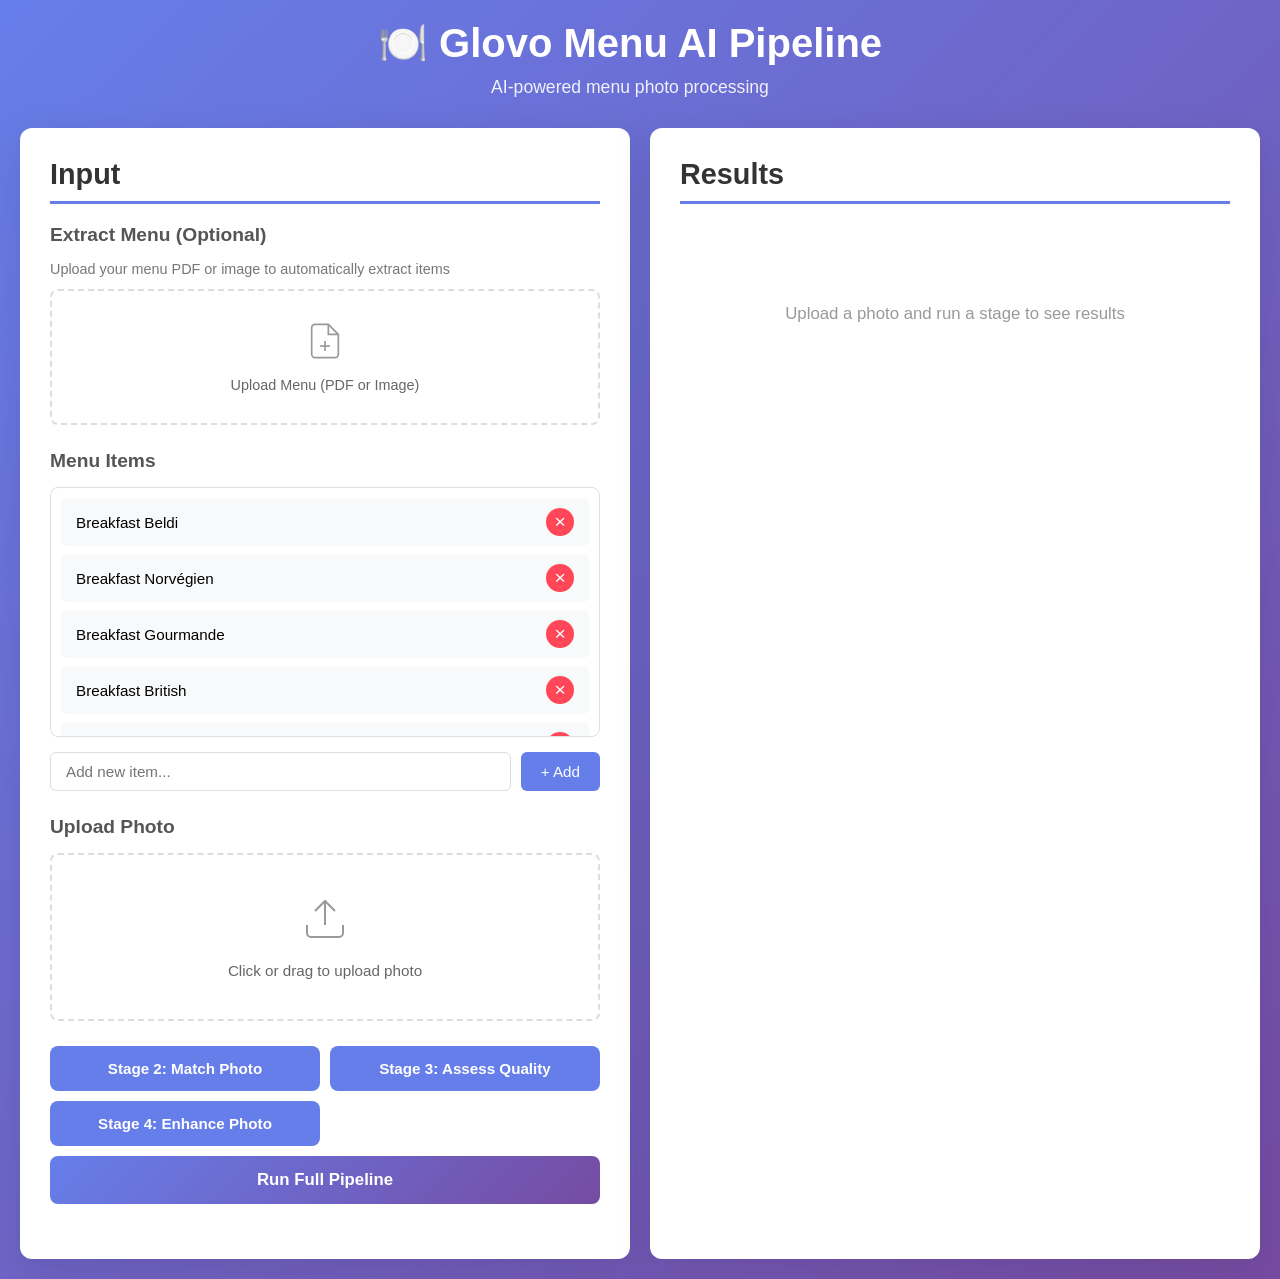
==== frontend/index.html @ 5f108bdd "Add Clerk authentication to protect all API endpoints Integrated Clerk for user authentication and s" ====
<!DOCTYPE html>
<html lang="en">
<head>
    <meta charset="UTF-8">
    <meta name="viewport" content="width=device-width, initial-scale=1.0">
    <title>Glovo Menu AI Pipeline</title>
    <link rel="stylesheet" href="style.css">

    <!-- Clerk JS SDK -->
    <script
        async
        crossorigin="anonymous"
        data-clerk-publishable-key="pk_test_dmFsdWVkLWVzY2FyZ290LTY0LmNsZXJrLmFjY291bnRzLmRldiQ"
        src="https://valued-escargot-64.clerk.accounts.dev/npm/@clerk/clerk-js@latest/dist/clerk.browser.js"
        type="text/javascript"
    ></script>
</head>
<body>
    <div class="container">
        <header>
            <div class="header-content">
                <div class="header-title">
                    <h1>🍽️ Glovo Menu AI Pipeline</h1>
                    <p>AI-powered menu photo processing</p>
                </div>
                <div id="user-button-container" class="user-button-container"></div>
            </div>
        </header>

        <div class="main-content">
            <!-- Left Panel: Input -->
            <div class="panel input-panel">
                <h2>Input</h2>

                <!-- Menu Upload (Stage 1) -->
                <div class="section">
                    <h3>Extract Menu (Optional)</h3>
                    <p class="section-description">Upload your menu PDF or image to automatically extract items</p>
                    <div class="menu-upload-area">
                        <input type="file" id="menuFileInput" accept="image/*,.pdf" onchange="handleMenuFileSelect(event)" />
                        <div class="menu-upload-placeholder" id="menuUploadPlaceholder">
                            <svg width="40" height="40" viewBox="0 0 24 24" fill="none" stroke="currentColor">
                                <path d="M14 2H6a2 2 0 0 0-2 2v16a2 2 0 0 0 2 2h12a2 2 0 0 0 2-2V8z"></path>
                                <polyline points="14 2 14 8 20 8"></polyline>
                                <line x1="12" y1="18" x2="12" y2="12"></line>
                                <line x1="9" y1="15" x2="15" y2="15"></line>
                            </svg>
                            <p>Upload Menu (PDF or Image)</p>
                        </div>
                        <div id="menuFileInfo" class="menu-file-info" style="display: none;">
                            <span id="menuFileName"></span>
                            <button onclick="clearMenuFile()" class="btn-remove">×</button>
                        </div>
                    </div>
                    <button onclick="extractMenu()" class="btn-extract" id="extractMenuBtn" style="display: none;">
                        Extract Menu Items
                    </button>
                </div>

                <!-- Menu Items Editor -->
                <div class="section">
                    <h3>Menu Items</h3>
                    <div class="menu-items-editor">
                        <div id="menuItemsList" class="menu-items-list">
                            <!-- Default items -->
                            <div class="menu-item">
                                <span>Breakfast Beldi</span>
                                <button onclick="removeMenuItem(this)" class="btn-remove">×</button>
                            </div>
                            <div class="menu-item">
                                <span>Breakfast Norvégien</span>
                                <button onclick="removeMenuItem(this)" class="btn-remove">×</button>
                            </div>
                            <div class="menu-item">
                                <span>Breakfast Gourmande</span>
                                <button onclick="removeMenuItem(this)" class="btn-remove">×</button>
                            </div>
                            <div class="menu-item">
                                <span>Breakfast British</span>
                                <button onclick="removeMenuItem(this)" class="btn-remove">×</button>
                            </div>
                            <div class="menu-item">
                                <span>Breakfast Espagnol</span>
                                <button onclick="removeMenuItem(this)" class="btn-remove">×</button>
                            </div>
                            <div class="menu-item">
                                <span>Breakfast Protéiné</span>
                                <button onclick="removeMenuItem(this)" class="btn-remove">×</button>
                            </div>
                        </div>
                        <div class="add-item-form">
                            <input type="text" id="newItemInput" placeholder="Add new item..." />
                            <button onclick="addMenuItem()" class="btn-add">+ Add</button>
                        </div>
                    </div>
                </div>

                <!-- Photo Upload -->
                <div class="section">
                    <h3>Upload Photo</h3>
                    <div class="upload-area" id="uploadArea">
                        <input type="file" id="photoInput" accept="image/*" onchange="handlePhotoSelect(event)" />
                        <div class="upload-placeholder">
                            <svg width="48" height="48" viewBox="0 0 24 24" fill="none" stroke="currentColor">
                                <path d="M21 15v4a2 2 0 0 1-2 2H5a2 2 0 0 1-2-2v-4"></path>
                                <polyline points="17 8 12 3 7 8"></polyline>
                                <line x1="12" y1="3" x2="12" y2="15"></line>
                            </svg>
                            <p>Click or drag to upload photo</p>
                        </div>
                        <div id="photoPreview" class="photo-preview" style="display: none;">
                            <img id="previewImg" src="" alt="Preview" />
                        </div>
                    </div>
                </div>

                <!-- Action Buttons -->
                <div class="section action-buttons">
                    <button onclick="runStage2()" class="btn-primary" id="stage2Btn">
                        Stage 2: Match Photo
                    </button>
                    <button onclick="runStage3()" class="btn-primary" id="stage3Btn">
                        Stage 3: Assess Quality
                    </button>
                    <button onclick="runStage4()" class="btn-primary" id="stage4Btn">
                        Stage 4: Enhance Photo
                    </button>
                    <button onclick="runFullPipeline()" class="btn-full" id="fullPipelineBtn">
                        Run Full Pipeline
                    </button>
                </div>
            </div>

            <!-- Right Panel: Results -->
            <div class="panel results-panel">
                <h2>Results</h2>

                <div id="loadingIndicator" class="loading" style="display: none;">
                    <div class="spinner"></div>
                    <p>Processing...</p>
                </div>

                <div id="resultsContent" class="results-content">
                    <p class="empty-state">Upload a photo and run a stage to see results</p>
                </div>
            </div>
        </div>
    </div>

    <script src="app.js"></script>
</body>
</html>
---- frontend/style.css ----
* {
    margin: 0;
    padding: 0;
    box-sizing: border-box;
}

body {
    font-family: -apple-system, BlinkMacSystemFont, 'Segoe UI', Roboto, 'Helvetica Neue', Arial, sans-serif;
    background: linear-gradient(135deg, #667eea 0%, #764ba2 100%);
    min-height: 100vh;
    padding: 20px;
}

.container {
    max-width: 1400px;
    margin: 0 auto;
}

header {
    color: white;
    margin-bottom: 30px;
}

.header-content {
    display: flex;
    justify-content: space-between;
    align-items: center;
    flex-wrap: wrap;
    gap: 20px;
}

.header-title {
    flex: 1;
    text-align: center;
}

header h1 {
    font-size: 2.5rem;
    margin-bottom: 10px;
}

header p {
    font-size: 1.1rem;
    opacity: 0.9;
}

.user-button-container {
    display: flex;
    align-items: center;
    gap: 10px;
}

/* Clerk user button styling */
.cl-userButtonBox {
    display: flex;
    align-items: center;
}

.cl-userButton {
    border-radius: 50%;
}

.main-content {
    display: grid;
    grid-template-columns: 1fr 1fr;
    gap: 20px;
}

.panel {
    background: white;
    border-radius: 12px;
    padding: 30px;
    box-shadow: 0 10px 40px rgba(0, 0, 0, 0.1);
}

.panel h2 {
    font-size: 1.8rem;
    margin-bottom: 20px;
    color: #333;
    border-bottom: 3px solid #667eea;
    padding-bottom: 10px;
}

.section {
    margin-bottom: 25px;
}

.section h3 {
    font-size: 1.2rem;
    margin-bottom: 15px;
    color: #555;
}

.section-description {
    font-size: 0.9rem;
    color: #777;
    margin-bottom: 12px;
}

/* Menu Upload Section */
.menu-upload-area {
    position: relative;
    border: 2px dashed #ddd;
    border-radius: 8px;
    padding: 30px;
    text-align: center;
    cursor: pointer;
    transition: border-color 0.3s, background 0.3s;
    margin-bottom: 12px;
}

.menu-upload-area:hover {
    border-color: #667eea;
    background: #f8f9fa;
}

.menu-upload-area input[type="file"] {
    position: absolute;
    top: 0;
    left: 0;
    width: 100%;
    height: 100%;
    opacity: 0;
    cursor: pointer;
}

.menu-upload-placeholder svg {
    color: #999;
    margin-bottom: 12px;
}

.menu-upload-placeholder p {
    color: #666;
    font-size: 0.9rem;
}

.menu-file-info {
    display: flex;
    justify-content: space-between;
    align-items: center;
    padding: 12px;
    background: #e8f5e9;
    border-radius: 6px;
}

.menu-file-info span {
    color: #2e7d32;
    font-weight: 500;
    font-size: 0.9rem;
}

.btn-extract {
    width: 100%;
    padding: 12px;
    background: #2ecc71;
    color: white;
    border: none;
    border-radius: 8px;
    font-size: 0.95rem;
    font-weight: 600;
    cursor: pointer;
    transition: all 0.3s;
}

.btn-extract:hover {
    background: #27ae60;
    transform: translateY(-2px);
    box-shadow: 0 6px 20px rgba(46, 204, 113, 0.4);
}

.extracted-items {
    display: grid;
    grid-template-columns: 1fr 1fr;
    gap: 8px;
    margin-top: 10px;
    max-height: 200px;
    overflow-y: auto;
    padding: 10px;
    background: #f8f9fa;
    border-radius: 6px;
}

.extracted-item {
    padding: 8px 12px;
    background: white;
    border-radius: 4px;
    font-size: 0.85rem;
    border-left: 3px solid #667eea;
}

/* Menu Items Editor */
.menu-items-list {
    max-height: 250px;
    overflow-y: auto;
    margin-bottom: 15px;
    border: 1px solid #e0e0e0;
    border-radius: 8px;
    padding: 10px;
}

.menu-item {
    display: flex;
    justify-content: space-between;
    align-items: center;
    padding: 10px 15px;
    margin-bottom: 8px;
    background: #f8f9fa;
    border-radius: 6px;
    transition: background 0.2s;
}

.menu-item:hover {
    background: #e9ecef;
}

.menu-item span {
    flex: 1;
    font-size: 0.95rem;
}

.btn-remove {
    background: #ff4757;
    color: white;
    border: none;
    width: 28px;
    height: 28px;
    border-radius: 50%;
    cursor: pointer;
    font-size: 1.2rem;
    line-height: 1;
    transition: background 0.2s;
}

.btn-remove:hover {
    background: #ff3838;
}

.add-item-form {
    display: flex;
    gap: 10px;
}

.add-item-form input {
    flex: 1;
    padding: 10px 15px;
    border: 1px solid #ddd;
    border-radius: 6px;
    font-size: 0.95rem;
}

.btn-add {
    padding: 10px 20px;
    background: #667eea;
    color: white;
    border: none;
    border-radius: 6px;
    cursor: pointer;
    font-size: 0.95rem;
    font-weight: 500;
    transition: background 0.2s;
}

.btn-add:hover {
    background: #5568d3;
}

/* Upload Area */
.upload-area {
    position: relative;
    border: 2px dashed #ddd;
    border-radius: 8px;
    padding: 40px;
    text-align: center;
    cursor: pointer;
    transition: border-color 0.3s, background 0.3s;
}

.upload-area:hover {
    border-color: #667eea;
    background: #f8f9fa;
}

.upload-area input[type="file"] {
    position: absolute;
    top: 0;
    left: 0;
    width: 100%;
    height: 100%;
    opacity: 0;
    cursor: pointer;
}

.upload-placeholder svg {
    color: #999;
    margin-bottom: 15px;
}

.upload-placeholder p {
    color: #666;
    font-size: 0.95rem;
}

.photo-preview {
    max-width: 100%;
}

.photo-preview img {
    max-width: 100%;
    max-height: 300px;
    border-radius: 8px;
    box-shadow: 0 4px 12px rgba(0, 0, 0, 0.1);
}

/* Action Buttons */
.action-buttons {
    display: grid;
    grid-template-columns: 1fr 1fr;
    gap: 10px;
}

.btn-primary,
.btn-full {
    padding: 14px 24px;
    border: none;
    border-radius: 8px;
    font-size: 0.95rem;
    font-weight: 600;
    cursor: pointer;
    transition: all 0.3s;
}

.btn-primary {
    background: #667eea;
    color: white;
}

.btn-primary:hover {
    background: #5568d3;
    transform: translateY(-2px);
    box-shadow: 0 6px 20px rgba(102, 126, 234, 0.4);
}

.btn-primary:disabled {
    background: #ccc;
    cursor: not-allowed;
    transform: none;
}

.btn-full {
    grid-column: 1 / -1;
    background: linear-gradient(135deg, #667eea 0%, #764ba2 100%);
    color: white;
    font-size: 1.05rem;
}

.btn-full:hover {
    transform: translateY(-2px);
    box-shadow: 0 8px 24px rgba(102, 126, 234, 0.5);
}

/* Loading */
.loading {
    text-align: center;
    padding: 60px 20px;
}

.spinner {
    width: 50px;
    height: 50px;
    margin: 0 auto 20px;
    border: 4px solid #f3f3f3;
    border-top: 4px solid #667eea;
    border-radius: 50%;
    animation: spin 1s linear infinite;
}

@keyframes spin {
    0% { transform: rotate(0deg); }
    100% { transform: rotate(360deg); }
}

.loading p {
    color: #666;
    font-size: 1rem;
}

/* Results */
.results-content {
    min-height: 400px;
}

.empty-state {
    text-align: center;
    color: #999;
    padding: 80px 20px;
    font-size: 1.05rem;
}

.result-card {
    background: #f8f9fa;
    border-radius: 8px;
    padding: 20px;
    margin-bottom: 20px;
    border-left: 4px solid #667eea;
}

.result-card h4 {
    font-size: 1.2rem;
    margin-bottom: 15px;
    color: #333;
}

.error-card {
    border-left: 4px solid #ff9800;
    background: #fff3e0;
}

.error-card h4 {
    color: #e65100;
}

.error-card .result-value {
    color: #d84315;
    font-size: 0.95rem;
    line-height: 1.6;
}

.result-item {
    margin-bottom: 12px;
    padding: 10px 0;
    border-bottom: 1px solid #e0e0e0;
}

.result-item:last-child {
    border-bottom: none;
}

.result-label {
    font-weight: 600;
    color: #555;
    display: inline-block;
    min-width: 150px;
}

.result-value {
    color: #333;
}

.confidence-high {
    color: #2ecc71;
    font-weight: 700;
}

.confidence-medium {
    color: #f39c12;
    font-weight: 700;
}

.confidence-low {
    color: #e74c3c;
    font-weight: 700;
}

.quality-ready {
    color: #2ecc71;
    font-weight: 700;
}

.quality-enhance {
    color: #f39c12;
    font-weight: 700;
}

.quality-reject {
    color: #e74c3c;
    font-weight: 700;
}

.score-bar {
    height: 8px;
    background: #e0e0e0;
    border-radius: 4px;
    margin-top: 5px;
    overflow: hidden;
}

.score-fill {
    height: 100%;
    background: linear-gradient(90deg, #667eea 0%, #764ba2 100%);
    transition: width 0.5s ease;
}

.enhanced-images {
    display: grid;
    grid-template-columns: 1fr 1fr;
    gap: 15px;
    margin-top: 15px;
}

.enhanced-images img {
    width: 100%;
    border-radius: 8px;
    box-shadow: 0 4px 12px rgba(0, 0, 0, 0.1);
}

.image-label {
    text-align: center;
    font-size: 0.85rem;
    color: #666;
    margin-top: 8px;
    margin-bottom: 10px;
}

/* Download Button */
.btn-download {
    display: block;
    margin: 10px auto 0;
    padding: 10px 20px;
    background: linear-gradient(135deg, #667eea 0%, #764ba2 100%);
    color: white;
    text-decoration: none;
    border-radius: 6px;
    font-size: 0.9rem;
    font-weight: 600;
    text-align: center;
    transition: all 0.3s;
    box-shadow: 0 4px 12px rgba(102, 126, 234, 0.3);
}

.btn-download:hover {
    transform: translateY(-2px);
    box-shadow: 0 6px 16px rgba(102, 126, 234, 0.5);
}

/* Quality Breakdown */
.quality-breakdown {
    background: #f8f9fa;
    padding: 15px;
    border-radius: 8px;
    margin: 15px 0;
}

.quality-breakdown h5 {
    font-size: 1rem;
    color: #555;
    margin-bottom: 12px;
    font-weight: 600;
}

.quality-breakdown .result-item {
    margin-bottom: 10px;
    padding: 8px 0;
}

/* Responsive */
@media (max-width: 1024px) {
    .main-content {
        grid-template-columns: 1fr;
    }

    .action-buttons {
        grid-template-columns: 1fr;
    }

    .btn-full {
        grid-column: 1;
    }
}
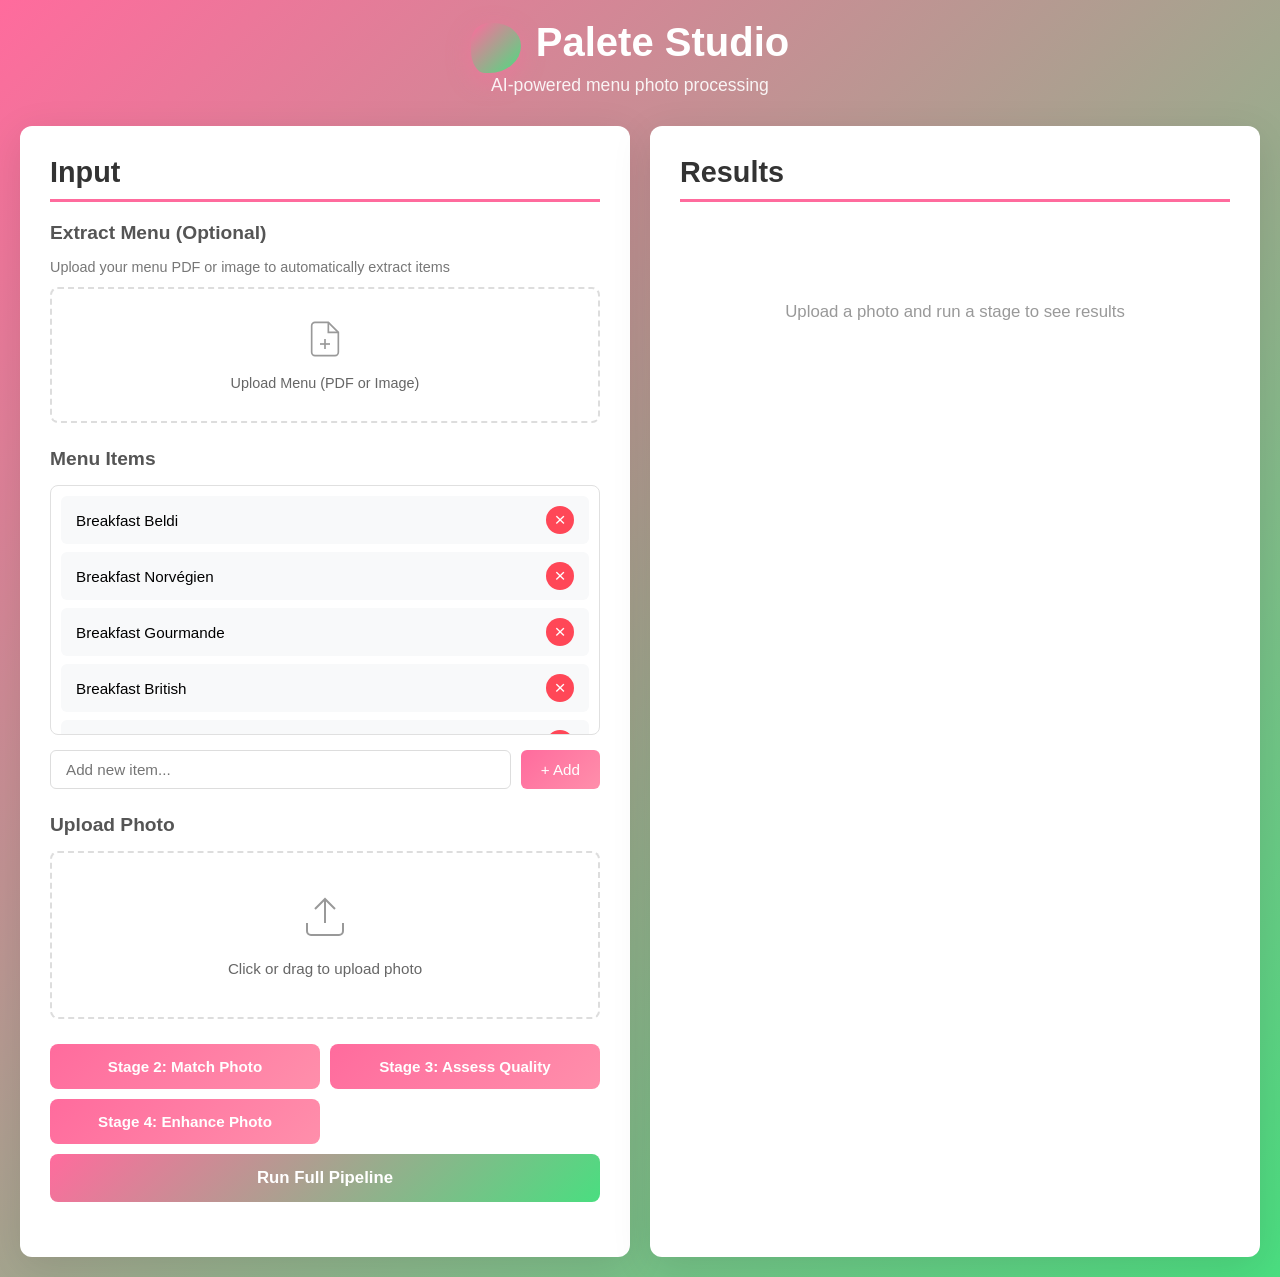
==== commit 7ef0ccea: "Rebrand application to Palete Studio with pink-to-green gradient Visual redesign changes: - Update a" ====
--- a/frontend/index.html
+++ b/frontend/index.html
@@ -3,7 +3,7 @@
 <head>
     <meta charset="UTF-8">
     <meta name="viewport" content="width=device-width, initial-scale=1.0">
-    <title>Glovo Menu AI Pipeline</title>
+    <title>Palete Studio</title>
     <link rel="stylesheet" href="style.css">
 
     <!-- Clerk JS SDK -->
@@ -20,7 +20,10 @@
         <header>
             <div class="header-content">
                 <div class="header-title">
-                    <h1>🍽️ Glovo Menu AI Pipeline</h1>
+                    <div class="logo-container">
+                        <div class="logo-circle"></div>
+                        <h1>Palete Studio</h1>
+                    </div>
                     <p>AI-powered menu photo processing</p>
                 </div>
                 <div id="user-button-container" class="user-button-container"></div>
--- a/frontend/style.css
+++ b/frontend/style.css
@@ -6,7 +6,7 @@
 
 body {
     font-family: -apple-system, BlinkMacSystemFont, 'Segoe UI', Roboto, 'Helvetica Neue', Arial, sans-serif;
-    background: linear-gradient(135deg, #667eea 0%, #764ba2 100%);
+    background: linear-gradient(135deg, #ff6b9d 0%, #4ade80 100%);
     min-height: 100vh;
     padding: 20px;
 }
@@ -32,6 +32,37 @@
 .header-title {
     flex: 1;
     text-align: center;
+}
+
+.logo-container {
+    display: flex;
+    align-items: center;
+    justify-content: center;
+    gap: 15px;
+}
+
+.logo-circle {
+    width: 50px;
+    height: 50px;
+    background: linear-gradient(135deg, #ff6b9d 0%, #4ade80 100%);
+    border-radius: 40% 60% 70% 30% / 40% 50% 60% 50%;
+    box-shadow: 0 8px 24px rgba(255, 107, 157, 0.4);
+    animation: morph 8s ease-in-out infinite;
+}
+
+@keyframes morph {
+    0%, 100% {
+        border-radius: 40% 60% 70% 30% / 40% 50% 60% 50%;
+    }
+    25% {
+        border-radius: 60% 40% 30% 70% / 60% 30% 70% 40%;
+    }
+    50% {
+        border-radius: 30% 60% 70% 40% / 50% 60% 30% 60%;
+    }
+    75% {
+        border-radius: 60% 40% 50% 50% / 30% 50% 70% 50%;
+    }
 }
 
 header h1 {
@@ -77,7 +108,7 @@
     font-size: 1.8rem;
     margin-bottom: 20px;
     color: #333;
-    border-bottom: 3px solid #667eea;
+    border-bottom: 3px solid #ff6b9d;
     padding-bottom: 10px;
 }
 
@@ -110,7 +141,7 @@
 }
 
 .menu-upload-area:hover {
-    border-color: #667eea;
+    border-color: #ff6b9d;
     background: #f8f9fa;
 }
 
@@ -185,7 +216,7 @@
     background: white;
     border-radius: 4px;
     font-size: 0.85rem;
-    border-left: 3px solid #667eea;
+    border-left: 3px solid #ff6b9d;
 }
 
 /* Menu Items Editor */
@@ -250,18 +281,19 @@
 
 .btn-add {
     padding: 10px 20px;
-    background: #667eea;
+    background: linear-gradient(135deg, #ff6b9d 0%, #ff8fab 100%);
     color: white;
     border: none;
     border-radius: 6px;
     cursor: pointer;
     font-size: 0.95rem;
     font-weight: 500;
-    transition: background 0.2s;
+    transition: all 0.3s;
 }
 
 .btn-add:hover {
-    background: #5568d3;
+    transform: translateY(-2px);
+    box-shadow: 0 4px 12px rgba(255, 107, 157, 0.4);
 }
 
 /* Upload Area */
@@ -276,7 +308,7 @@
 }
 
 .upload-area:hover {
-    border-color: #667eea;
+    border-color: #ff6b9d;
     background: #f8f9fa;
 }
 
@@ -330,14 +362,13 @@
 }
 
 .btn-primary {
-    background: #667eea;
+    background: linear-gradient(135deg, #ff6b9d 0%, #ff8fab 100%);
     color: white;
 }
 
 .btn-primary:hover {
-    background: #5568d3;
     transform: translateY(-2px);
-    box-shadow: 0 6px 20px rgba(102, 126, 234, 0.4);
+    box-shadow: 0 6px 20px rgba(255, 107, 157, 0.4);
 }
 
 .btn-primary:disabled {
@@ -348,14 +379,14 @@
 
 .btn-full {
     grid-column: 1 / -1;
-    background: linear-gradient(135deg, #667eea 0%, #764ba2 100%);
+    background: linear-gradient(135deg, #ff6b9d 0%, #4ade80 100%);
     color: white;
     font-size: 1.05rem;
 }
 
 .btn-full:hover {
     transform: translateY(-2px);
-    box-shadow: 0 8px 24px rgba(102, 126, 234, 0.5);
+    box-shadow: 0 8px 24px rgba(255, 107, 157, 0.5);
 }
 
 /* Loading */
@@ -369,7 +400,7 @@
     height: 50px;
     margin: 0 auto 20px;
     border: 4px solid #f3f3f3;
-    border-top: 4px solid #667eea;
+    border-top: 4px solid #ff6b9d;
     border-radius: 50%;
     animation: spin 1s linear infinite;
 }
@@ -401,7 +432,7 @@
     border-radius: 8px;
     padding: 20px;
     margin-bottom: 20px;
-    border-left: 4px solid #667eea;
+    border-left: 4px solid #ff6b9d;
 }
 
 .result-card h4 {
@@ -486,7 +517,7 @@
 
 .score-fill {
     height: 100%;
-    background: linear-gradient(90deg, #667eea 0%, #764ba2 100%);
+    background: linear-gradient(90deg, #ff6b9d 0%, #4ade80 100%);
     transition: width 0.5s ease;
 }
 
@@ -516,7 +547,7 @@
     display: block;
     margin: 10px auto 0;
     padding: 10px 20px;
-    background: linear-gradient(135deg, #667eea 0%, #764ba2 100%);
+    background: linear-gradient(135deg, #ff6b9d 0%, #4ade80 100%);
     color: white;
     text-decoration: none;
     border-radius: 6px;
@@ -524,12 +555,12 @@
     font-weight: 600;
     text-align: center;
     transition: all 0.3s;
-    box-shadow: 0 4px 12px rgba(102, 126, 234, 0.3);
+    box-shadow: 0 4px 12px rgba(255, 107, 157, 0.3);
 }
 
 .btn-download:hover {
     transform: translateY(-2px);
-    box-shadow: 0 6px 16px rgba(102, 126, 234, 0.5);
+    box-shadow: 0 6px 16px rgba(255, 107, 157, 0.5);
 }
 
 /* Quality Breakdown */
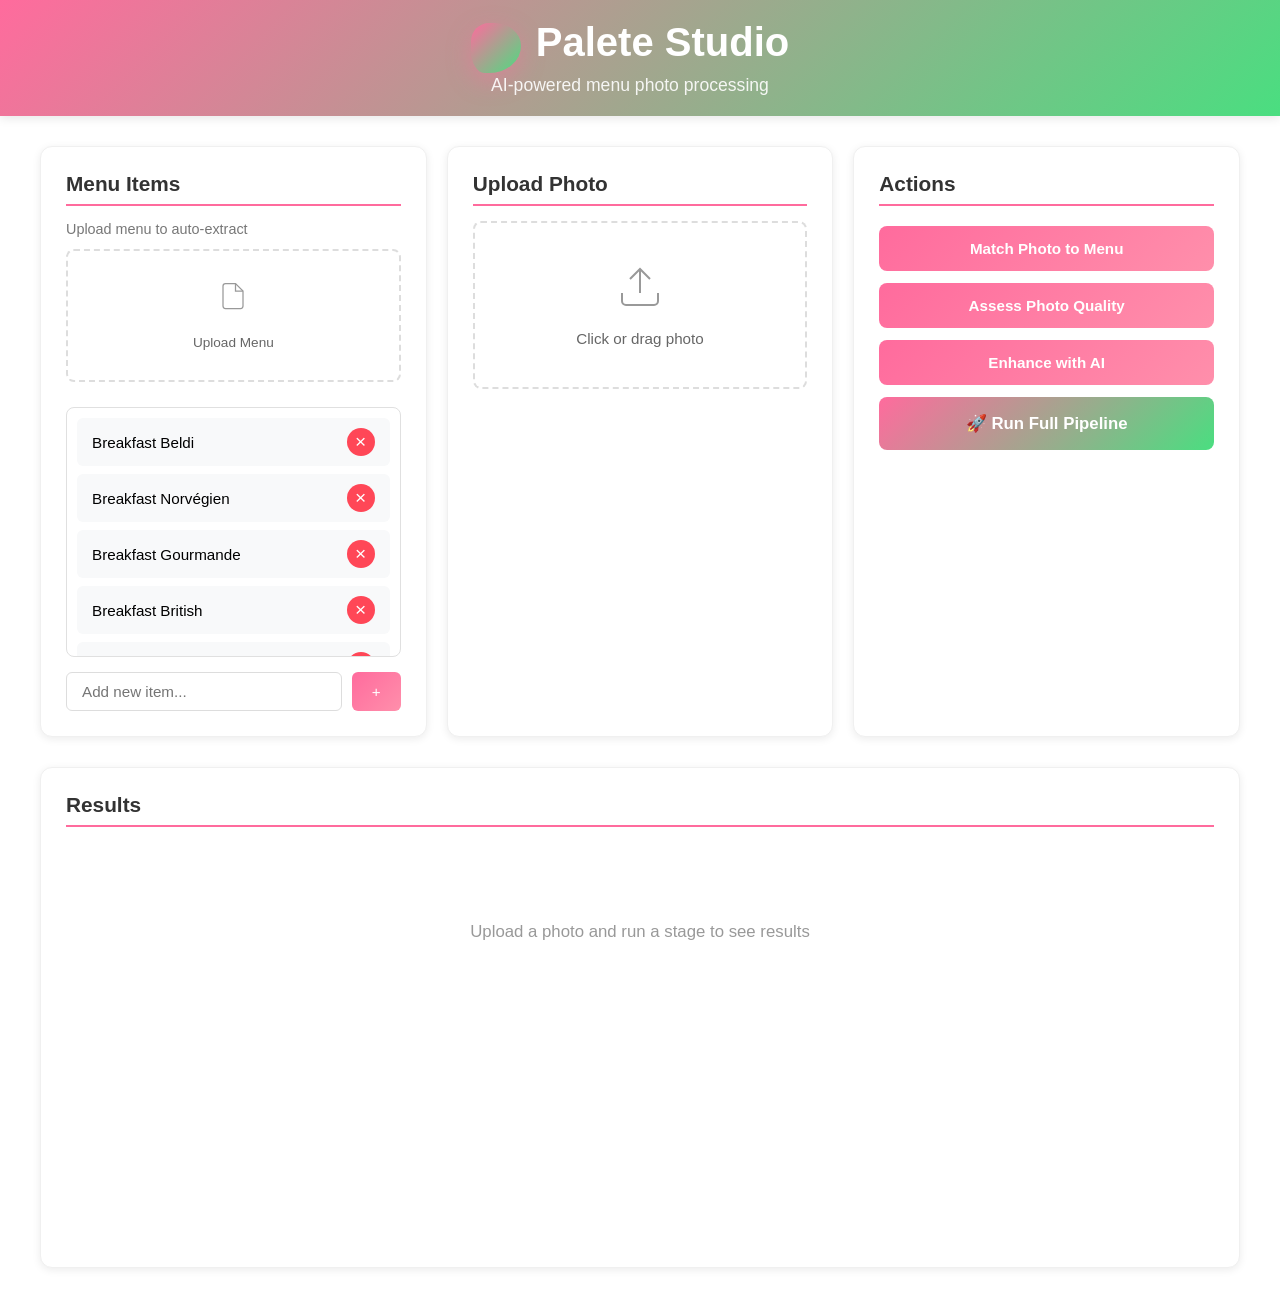
==== commit 7a3ee311: "Redesign UI with clean white background and improved layout Major UI/UX improvements: - White backgr" ====
--- a/frontend/index.html
+++ b/frontend/index.html
@@ -3,7 +3,8 @@
 <head>
     <meta charset="UTF-8">
     <meta name="viewport" content="width=device-width, initial-scale=1.0">
-    <title>Palete Studio</title>
+    <title>Palete Studio - AI Menu Photo Processing</title>
+    <link rel="icon" type="image/svg+xml" href="favicon.svg">
     <link rel="stylesheet" href="style.css">
 
     <!-- Clerk JS SDK -->
@@ -31,38 +32,35 @@
         </header>
 
         <div class="main-content">
-            <!-- Left Panel: Input -->
-            <div class="panel input-panel">
-                <h2>Input</h2>
+            <!-- Input Section (3 columns at top) -->
+            <div class="input-section">
+                <!-- Column 1: Menu Items -->
+                <div class="panel">
+                    <h2>Menu Items</h2>
 
-                <!-- Menu Upload (Stage 1) -->
-                <div class="section">
-                    <h3>Extract Menu (Optional)</h3>
-                    <p class="section-description">Upload your menu PDF or image to automatically extract items</p>
-                    <div class="menu-upload-area">
-                        <input type="file" id="menuFileInput" accept="image/*,.pdf" onchange="handleMenuFileSelect(event)" />
-                        <div class="menu-upload-placeholder" id="menuUploadPlaceholder">
-                            <svg width="40" height="40" viewBox="0 0 24 24" fill="none" stroke="currentColor">
-                                <path d="M14 2H6a2 2 0 0 0-2 2v16a2 2 0 0 0 2 2h12a2 2 0 0 0 2-2V8z"></path>
-                                <polyline points="14 2 14 8 20 8"></polyline>
-                                <line x1="12" y1="18" x2="12" y2="12"></line>
-                                <line x1="9" y1="15" x2="15" y2="15"></line>
-                            </svg>
-                            <p>Upload Menu (PDF or Image)</p>
+                    <!-- Menu Upload (Stage 1) -->
+                    <div class="section">
+                        <p class="section-description">Upload menu to auto-extract</p>
+                        <div class="menu-upload-area">
+                            <input type="file" id="menuFileInput" accept="image/*,.pdf" onchange="handleMenuFileSelect(event)" />
+                            <div class="menu-upload-placeholder" id="menuUploadPlaceholder">
+                                <svg width="30" height="30" viewBox="0 0 24 24" fill="none" stroke="currentColor">
+                                    <path d="M14 2H6a2 2 0 0 0-2 2v16a2 2 0 0 0 2 2h12a2 2 0 0 0 2-2V8z"></path>
+                                    <polyline points="14 2 14 8 20 8"></polyline>
+                                </svg>
+                                <p style="font-size: 0.85rem; margin-top: 8px;">Upload Menu</p>
+                            </div>
+                            <div id="menuFileInfo" class="menu-file-info" style="display: none;">
+                                <span id="menuFileName"></span>
+                                <button onclick="clearMenuFile()" class="btn-remove">×</button>
+                            </div>
                         </div>
-                        <div id="menuFileInfo" class="menu-file-info" style="display: none;">
-                            <span id="menuFileName"></span>
-                            <button onclick="clearMenuFile()" class="btn-remove">×</button>
-                        </div>
+                        <button onclick="extractMenu()" class="btn-extract" id="extractMenuBtn" style="display: none;">
+                            Extract Items
+                        </button>
                     </div>
-                    <button onclick="extractMenu()" class="btn-extract" id="extractMenuBtn" style="display: none;">
-                        Extract Menu Items
-                    </button>
-                </div>
 
-                <!-- Menu Items Editor -->
-                <div class="section">
-                    <h3>Menu Items</h3>
+                    <!-- Menu Items List -->
                     <div class="menu-items-editor">
                         <div id="menuItemsList" class="menu-items-list">
                             <!-- Default items -->
@@ -93,14 +91,14 @@
                         </div>
                         <div class="add-item-form">
                             <input type="text" id="newItemInput" placeholder="Add new item..." />
-                            <button onclick="addMenuItem()" class="btn-add">+ Add</button>
+                            <button onclick="addMenuItem()" class="btn-add">+</button>
                         </div>
                     </div>
                 </div>
 
-                <!-- Photo Upload -->
-                <div class="section">
-                    <h3>Upload Photo</h3>
+                <!-- Column 2: Photo Upload -->
+                <div class="panel">
+                    <h2>Upload Photo</h2>
                     <div class="upload-area" id="uploadArea">
                         <input type="file" id="photoInput" accept="image/*" onchange="handlePhotoSelect(event)" />
                         <div class="upload-placeholder">
@@ -109,7 +107,7 @@
                                 <polyline points="17 8 12 3 7 8"></polyline>
                                 <line x1="12" y1="3" x2="12" y2="15"></line>
                             </svg>
-                            <p>Click or drag to upload photo</p>
+                            <p>Click or drag photo</p>
                         </div>
                         <div id="photoPreview" class="photo-preview" style="display: none;">
                             <img id="previewImg" src="" alt="Preview" />
@@ -117,24 +115,27 @@
                     </div>
                 </div>
 
-                <!-- Action Buttons -->
-                <div class="section action-buttons">
-                    <button onclick="runStage2()" class="btn-primary" id="stage2Btn">
-                        Stage 2: Match Photo
-                    </button>
-                    <button onclick="runStage3()" class="btn-primary" id="stage3Btn">
-                        Stage 3: Assess Quality
-                    </button>
-                    <button onclick="runStage4()" class="btn-primary" id="stage4Btn">
-                        Stage 4: Enhance Photo
-                    </button>
-                    <button onclick="runFullPipeline()" class="btn-full" id="fullPipelineBtn">
-                        Run Full Pipeline
-                    </button>
+                <!-- Column 3: Actions -->
+                <div class="panel">
+                    <h2>Actions</h2>
+                    <div class="action-buttons-vertical">
+                        <button onclick="runStage2()" class="btn-primary" id="stage2Btn">
+                            Match Photo to Menu
+                        </button>
+                        <button onclick="runStage3()" class="btn-primary" id="stage3Btn">
+                            Assess Photo Quality
+                        </button>
+                        <button onclick="runStage4()" class="btn-primary" id="stage4Btn">
+                            Enhance with AI
+                        </button>
+                        <button onclick="runFullPipeline()" class="btn-full" id="fullPipelineBtn">
+                            🚀 Run Full Pipeline
+                        </button>
+                    </div>
                 </div>
             </div>
 
-            <!-- Right Panel: Results -->
+            <!-- Results Section (full width at bottom) -->
             <div class="panel results-panel">
                 <h2>Results</h2>
 
--- a/frontend/style.css
+++ b/frontend/style.css
@@ -6,19 +6,24 @@
 
 body {
     font-family: -apple-system, BlinkMacSystemFont, 'Segoe UI', Roboto, 'Helvetica Neue', Arial, sans-serif;
+    background: #ffffff;
+    min-height: 100vh;
+    padding: 0;
+}
+
+.container {
+    max-width: 100%;
+    margin: 0;
+    min-height: 100vh;
+    display: flex;
+    flex-direction: column;
+}
+
+header {
     background: linear-gradient(135deg, #ff6b9d 0%, #4ade80 100%);
-    min-height: 100vh;
-    padding: 20px;
-}
-
-.container {
-    max-width: 1400px;
-    margin: 0 auto;
-}
-
-header {
     color: white;
-    margin-bottom: 30px;
+    padding: 20px 40px;
+    box-shadow: 0 2px 10px rgba(0, 0, 0, 0.1);
 }
 
 .header-content {
@@ -92,24 +97,36 @@
 }
 
 .main-content {
+    flex: 1;
+    display: flex;
+    flex-direction: column;
+    padding: 30px 40px;
+    max-width: 1600px;
+    margin: 0 auto;
+    width: 100%;
+}
+
+.input-section {
     display: grid;
-    grid-template-columns: 1fr 1fr;
+    grid-template-columns: 1fr 1fr 1fr;
     gap: 20px;
+    margin-bottom: 30px;
 }
 
 .panel {
     background: white;
     border-radius: 12px;
-    padding: 30px;
-    box-shadow: 0 10px 40px rgba(0, 0, 0, 0.1);
+    padding: 25px;
+    box-shadow: 0 2px 8px rgba(0, 0, 0, 0.08);
+    border: 1px solid #f0f0f0;
 }
 
 .panel h2 {
-    font-size: 1.8rem;
-    margin-bottom: 20px;
+    font-size: 1.3rem;
+    margin-bottom: 15px;
     color: #333;
-    border-bottom: 3px solid #ff6b9d;
-    padding-bottom: 10px;
+    border-bottom: 2px solid #ff6b9d;
+    padding-bottom: 8px;
 }
 
 .section {
@@ -344,6 +361,13 @@
 }
 
 /* Action Buttons */
+.action-buttons-vertical {
+    display: flex;
+    flex-direction: column;
+    gap: 12px;
+    margin-top: 20px;
+}
+
 .action-buttons {
     display: grid;
     grid-template-columns: 1fr 1fr;
@@ -378,10 +402,10 @@
 }
 
 .btn-full {
-    grid-column: 1 / -1;
     background: linear-gradient(135deg, #ff6b9d 0%, #4ade80 100%);
     color: white;
     font-size: 1.05rem;
+    padding: 16px 24px;
 }
 
 .btn-full:hover {
@@ -584,16 +608,20 @@
 }
 
 /* Responsive */
-@media (max-width: 1024px) {
+@media (max-width: 1200px) {
+    .input-section {
+        grid-template-columns: 1fr;
+    }
+
+    header {
+        padding: 15px 20px;
+    }
+
     .main-content {
-        grid-template-columns: 1fr;
+        padding: 20px;
     }
 
     .action-buttons {
         grid-template-columns: 1fr;
     }
-
-    .btn-full {
-        grid-column: 1;
-    }
-}
+}
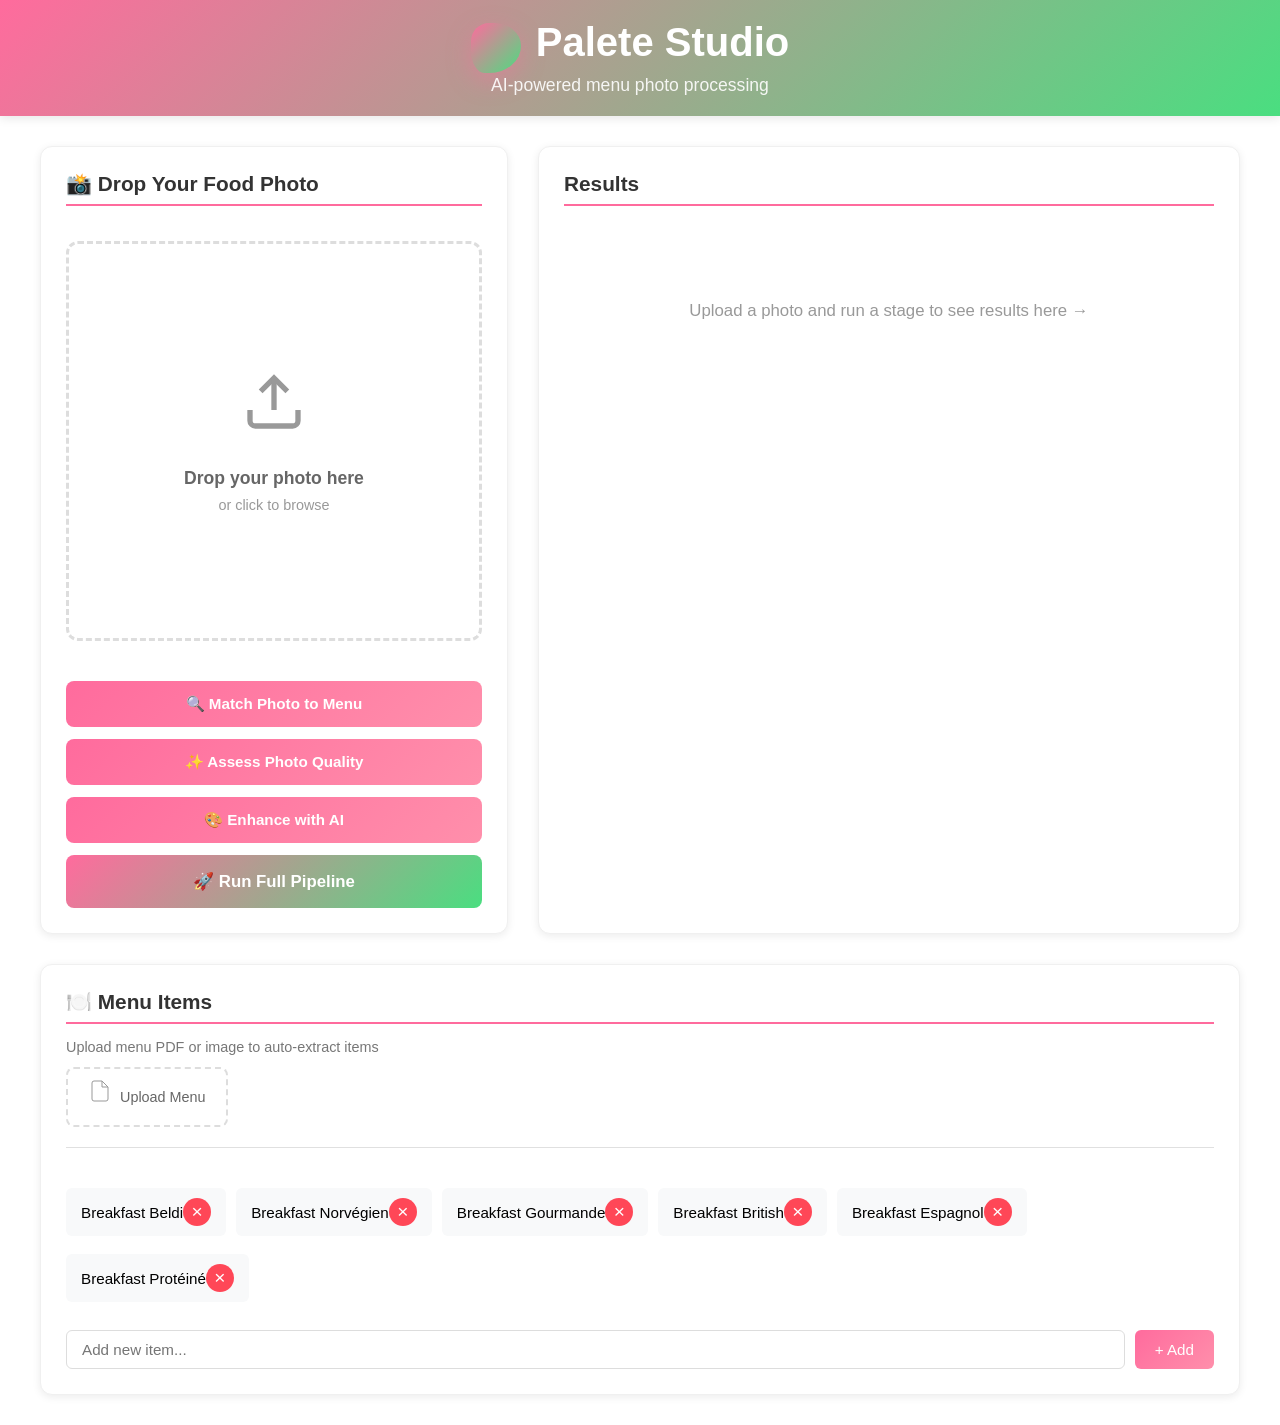
==== commit 4448752e: "Switch to GPT-4o-mini and redesign UX layout Model optimization: - Switch from gpt-4o to gpt-4o-mini" ====
--- a/frontend/index.html
+++ b/frontend/index.html
@@ -32,37 +32,89 @@
         </header>
 
         <div class="main-content">
-            <!-- Input Section (3 columns at top) -->
-            <div class="input-section">
-                <!-- Column 1: Menu Items -->
-                <div class="panel">
-                    <h2>Menu Items</h2>
+            <!-- Top Section: Photo Upload (Left) + Results (Right) -->
+            <div class="top-section">
+                <!-- Left: Photo Upload -->
+                <div class="panel upload-panel">
+                    <h2>📸 Drop Your Food Photo</h2>
+                    <div class="upload-area" id="uploadArea">
+                        <input type="file" id="photoInput" accept="image/*" onchange="handlePhotoSelect(event)" />
+                        <div class="upload-placeholder">
+                            <svg width="64" height="64" viewBox="0 0 24 24" fill="none" stroke="currentColor" stroke-width="2">
+                                <path d="M21 15v4a2 2 0 0 1-2 2H5a2 2 0 0 1-2-2v-4"></path>
+                                <polyline points="17 8 12 3 7 8"></polyline>
+                                <line x1="12" y1="3" x2="12" y2="15"></line>
+                            </svg>
+                            <p style="font-size: 1.1rem; font-weight: 600; margin-top: 15px;">Drop your photo here</p>
+                            <p style="font-size: 0.9rem; color: #999; margin-top: 8px;">or click to browse</p>
+                        </div>
+                        <div id="photoPreview" class="photo-preview" style="display: none;">
+                            <img id="previewImg" src="" alt="Preview" />
+                        </div>
+                    </div>
 
+                    <!-- Action Buttons -->
+                    <div class="action-buttons-vertical">
+                        <button onclick="runStage2()" class="btn-primary" id="stage2Btn">
+                            🔍 Match Photo to Menu
+                        </button>
+                        <button onclick="runStage3()" class="btn-primary" id="stage3Btn">
+                            ✨ Assess Photo Quality
+                        </button>
+                        <button onclick="runStage4()" class="btn-primary" id="stage4Btn">
+                            🎨 Enhance with AI
+                        </button>
+                        <button onclick="runFullPipeline()" class="btn-full" id="fullPipelineBtn">
+                            🚀 Run Full Pipeline
+                        </button>
+                    </div>
+                </div>
+
+                <!-- Right: Results -->
+                <div class="panel results-panel">
+                    <h2>Results</h2>
+
+                    <div id="loadingIndicator" class="loading" style="display: none;">
+                        <div class="spinner"></div>
+                        <p>Processing...</p>
+                    </div>
+
+                    <div id="resultsContent" class="results-content">
+                        <p class="empty-state">Upload a photo and run a stage to see results here →</p>
+                    </div>
+                </div>
+            </div>
+
+            <!-- Bottom Section: Menu Items (Full Width) -->
+            <div class="panel menu-panel">
+                <h2>🍽️ Menu Items</h2>
+
+                <div class="menu-section">
                     <!-- Menu Upload (Stage 1) -->
-                    <div class="section">
-                        <p class="section-description">Upload menu to auto-extract</p>
-                        <div class="menu-upload-area">
+                    <div class="menu-extract-section">
+                        <p class="section-description">Upload menu PDF or image to auto-extract items</p>
+                        <div class="menu-upload-compact">
                             <input type="file" id="menuFileInput" accept="image/*,.pdf" onchange="handleMenuFileSelect(event)" />
                             <div class="menu-upload-placeholder" id="menuUploadPlaceholder">
-                                <svg width="30" height="30" viewBox="0 0 24 24" fill="none" stroke="currentColor">
+                                <svg width="24" height="24" viewBox="0 0 24 24" fill="none" stroke="currentColor">
                                     <path d="M14 2H6a2 2 0 0 0-2 2v16a2 2 0 0 0 2 2h12a2 2 0 0 0 2-2V8z"></path>
                                     <polyline points="14 2 14 8 20 8"></polyline>
                                 </svg>
-                                <p style="font-size: 0.85rem; margin-top: 8px;">Upload Menu</p>
+                                <span>Upload Menu</span>
                             </div>
                             <div id="menuFileInfo" class="menu-file-info" style="display: none;">
                                 <span id="menuFileName"></span>
                                 <button onclick="clearMenuFile()" class="btn-remove">×</button>
                             </div>
+                            <button onclick="extractMenu()" class="btn-extract-compact" id="extractMenuBtn" style="display: none;">
+                                Extract Items
+                            </button>
                         </div>
-                        <button onclick="extractMenu()" class="btn-extract" id="extractMenuBtn" style="display: none;">
-                            Extract Items
-                        </button>
                     </div>
 
                     <!-- Menu Items List -->
                     <div class="menu-items-editor">
-                        <div id="menuItemsList" class="menu-items-list">
+                        <div id="menuItemsList" class="menu-items-list-horizontal">
                             <!-- Default items -->
                             <div class="menu-item">
                                 <span>Breakfast Beldi</span>
@@ -91,61 +143,9 @@
                         </div>
                         <div class="add-item-form">
                             <input type="text" id="newItemInput" placeholder="Add new item..." />
-                            <button onclick="addMenuItem()" class="btn-add">+</button>
+                            <button onclick="addMenuItem()" class="btn-add">+ Add</button>
                         </div>
                     </div>
-                </div>
-
-                <!-- Column 2: Photo Upload -->
-                <div class="panel">
-                    <h2>Upload Photo</h2>
-                    <div class="upload-area" id="uploadArea">
-                        <input type="file" id="photoInput" accept="image/*" onchange="handlePhotoSelect(event)" />
-                        <div class="upload-placeholder">
-                            <svg width="48" height="48" viewBox="0 0 24 24" fill="none" stroke="currentColor">
-                                <path d="M21 15v4a2 2 0 0 1-2 2H5a2 2 0 0 1-2-2v-4"></path>
-                                <polyline points="17 8 12 3 7 8"></polyline>
-                                <line x1="12" y1="3" x2="12" y2="15"></line>
-                            </svg>
-                            <p>Click or drag photo</p>
-                        </div>
-                        <div id="photoPreview" class="photo-preview" style="display: none;">
-                            <img id="previewImg" src="" alt="Preview" />
-                        </div>
-                    </div>
-                </div>
-
-                <!-- Column 3: Actions -->
-                <div class="panel">
-                    <h2>Actions</h2>
-                    <div class="action-buttons-vertical">
-                        <button onclick="runStage2()" class="btn-primary" id="stage2Btn">
-                            Match Photo to Menu
-                        </button>
-                        <button onclick="runStage3()" class="btn-primary" id="stage3Btn">
-                            Assess Photo Quality
-                        </button>
-                        <button onclick="runStage4()" class="btn-primary" id="stage4Btn">
-                            Enhance with AI
-                        </button>
-                        <button onclick="runFullPipeline()" class="btn-full" id="fullPipelineBtn">
-                            🚀 Run Full Pipeline
-                        </button>
-                    </div>
-                </div>
-            </div>
-
-            <!-- Results Section (full width at bottom) -->
-            <div class="panel results-panel">
-                <h2>Results</h2>
-
-                <div id="loadingIndicator" class="loading" style="display: none;">
-                    <div class="spinner"></div>
-                    <p>Processing...</p>
-                </div>
-
-                <div id="resultsContent" class="results-content">
-                    <p class="empty-state">Upload a photo and run a stage to see results</p>
                 </div>
             </div>
         </div>
--- a/frontend/style.css
+++ b/frontend/style.css
@@ -101,16 +101,32 @@
     display: flex;
     flex-direction: column;
     padding: 30px 40px;
-    max-width: 1600px;
+    max-width: 1800px;
     margin: 0 auto;
     width: 100%;
-}
-
-.input-section {
+    gap: 30px;
+}
+
+.top-section {
     display: grid;
-    grid-template-columns: 1fr 1fr 1fr;
+    grid-template-columns: 1fr 1.5fr;
+    gap: 30px;
+}
+
+.upload-panel {
+    display: flex;
+    flex-direction: column;
     gap: 20px;
-    margin-bottom: 30px;
+}
+
+.menu-panel {
+    width: 100%;
+}
+
+.menu-section {
+    display: flex;
+    flex-direction: column;
+    gap: 20px;
 }
 
 .panel {
@@ -316,17 +332,22 @@
 /* Upload Area */
 .upload-area {
     position: relative;
-    border: 2px dashed #ddd;
-    border-radius: 8px;
-    padding: 40px;
+    border: 3px dashed #ddd;
+    border-radius: 12px;
+    padding: 60px 40px;
     text-align: center;
     cursor: pointer;
-    transition: border-color 0.3s, background 0.3s;
+    transition: all 0.3s;
+    min-height: 400px;
+    display: flex;
+    align-items: center;
+    justify-content: center;
 }
 
 .upload-area:hover {
     border-color: #ff6b9d;
-    background: #f8f9fa;
+    background: #fff5f8;
+    transform: scale(1.01);
 }
 
 .upload-area input[type="file"] {
@@ -355,9 +376,72 @@
 
 .photo-preview img {
     max-width: 100%;
-    max-height: 300px;
-    border-radius: 8px;
-    box-shadow: 0 4px 12px rgba(0, 0, 0, 0.1);
+    max-height: 450px;
+    border-radius: 12px;
+    box-shadow: 0 8px 24px rgba(0, 0, 0, 0.15);
+}
+
+/* Menu Extract Section */
+.menu-extract-section {
+    padding-bottom: 20px;
+    border-bottom: 1px solid #e0e0e0;
+}
+
+.menu-upload-compact {
+    display: flex;
+    align-items: center;
+    gap: 15px;
+    flex-wrap: wrap;
+}
+
+.menu-upload-compact .menu-upload-placeholder {
+    display: inline-flex;
+    align-items: center;
+    gap: 8px;
+    padding: 10px 20px;
+    border: 2px dashed #ddd;
+    border-radius: 8px;
+    cursor: pointer;
+    transition: all 0.3s;
+    font-size: 0.9rem;
+    color: #666;
+}
+
+.menu-upload-compact .menu-upload-placeholder:hover {
+    border-color: #ff6b9d;
+    background: #f8f9fa;
+    color: #ff6b9d;
+}
+
+.menu-upload-compact input[type="file"] {
+    display: none;
+}
+
+.btn-extract-compact {
+    padding: 10px 24px;
+    background: linear-gradient(135deg, #ff6b9d 0%, #ff8fab 100%);
+    color: white;
+    border: none;
+    border-radius: 8px;
+    font-size: 0.9rem;
+    font-weight: 600;
+    cursor: pointer;
+    transition: all 0.3s;
+}
+
+.btn-extract-compact:hover {
+    transform: translateY(-2px);
+    box-shadow: 0 4px 12px rgba(255, 107, 157, 0.4);
+}
+
+/* Menu Items Horizontal List */
+.menu-items-list-horizontal {
+    display: flex;
+    flex-wrap: wrap;
+    gap: 10px;
+    padding: 20px 0;
+    max-height: 200px;
+    overflow-y: auto;
 }
 
 /* Action Buttons */
@@ -607,9 +691,18 @@
     padding: 8px 0;
 }
 
+/* Results Panel Styling */
+.results-panel {
+    min-height: 500px;
+}
+
+.results-content {
+    min-height: 400px;
+}
+
 /* Responsive */
 @media (max-width: 1200px) {
-    .input-section {
+    .top-section {
         grid-template-columns: 1fr;
     }
 
@@ -619,9 +712,19 @@
 
     .main-content {
         padding: 20px;
+        gap: 20px;
+    }
+
+    .upload-area {
+        min-height: 300px;
+        padding: 40px 20px;
     }
 
     .action-buttons {
         grid-template-columns: 1fr;
     }
-}
+
+    .menu-items-list-horizontal {
+        max-height: 150px;
+    }
+}
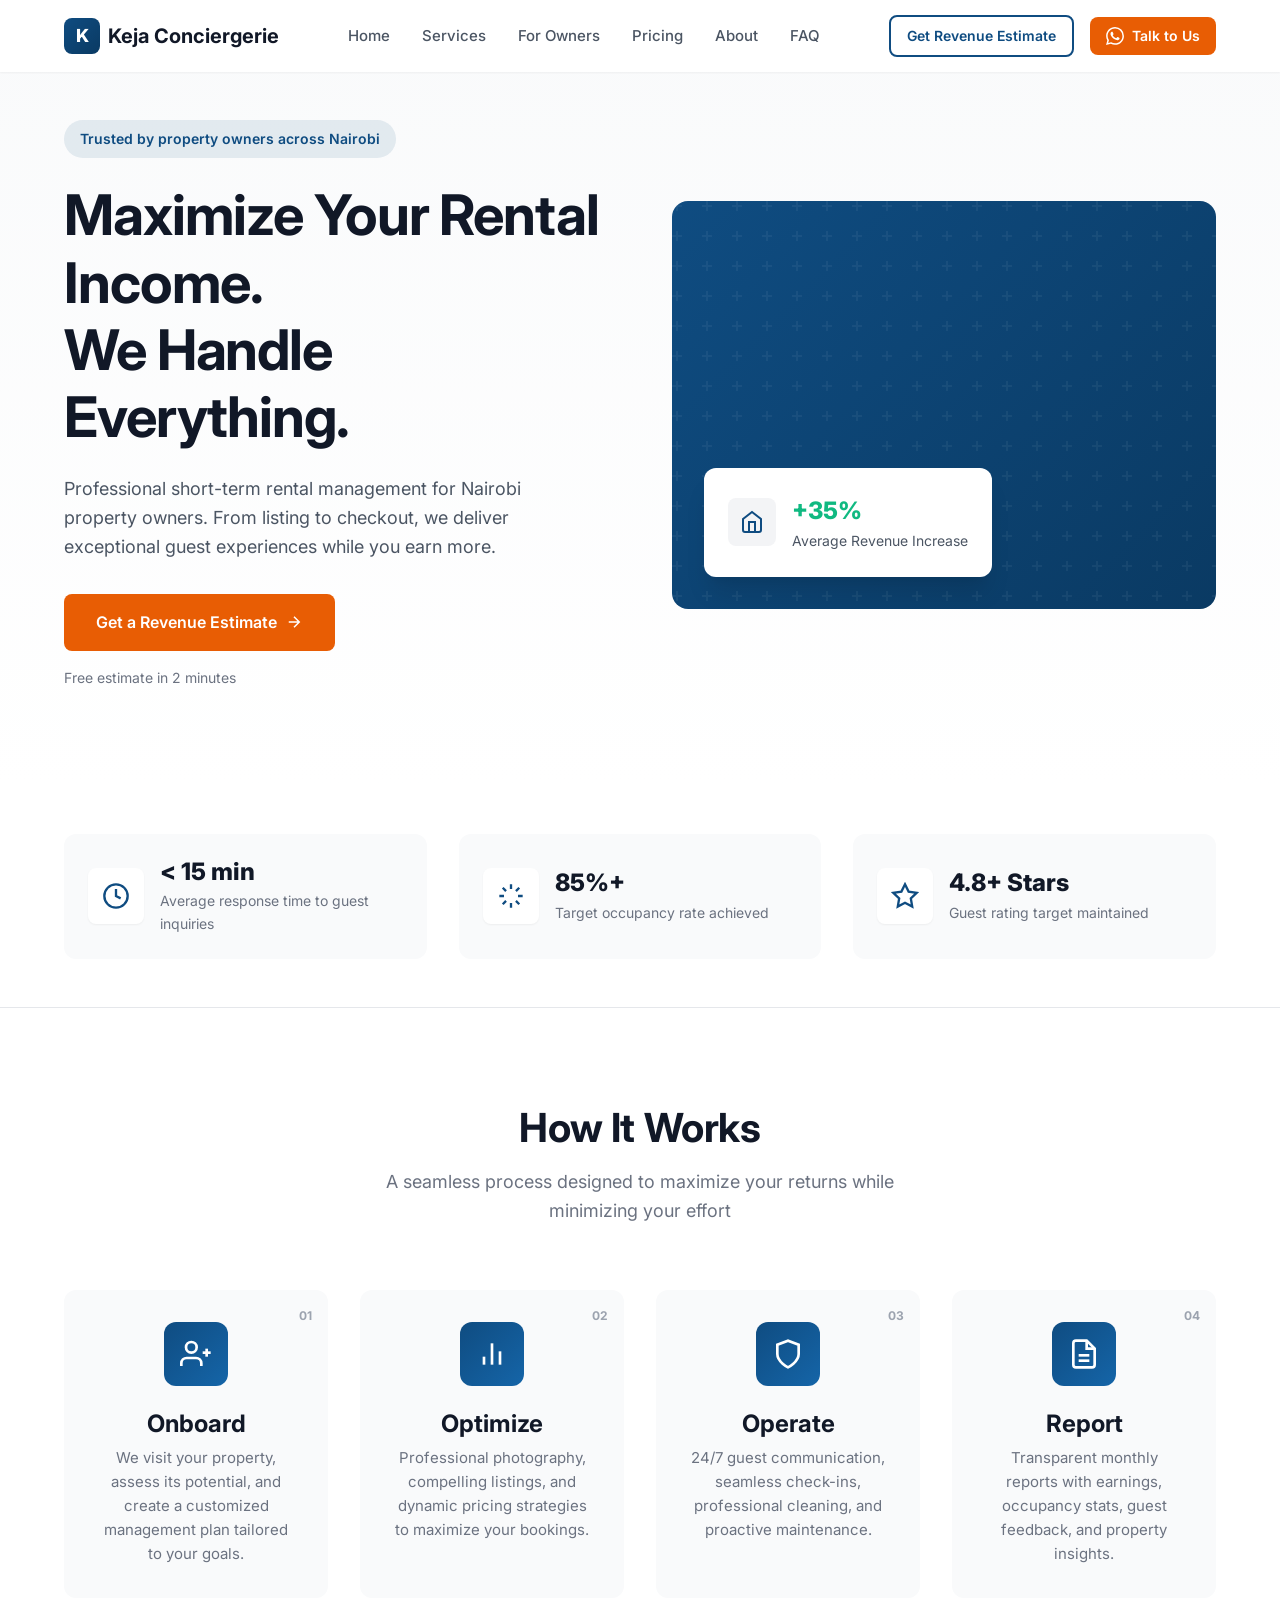
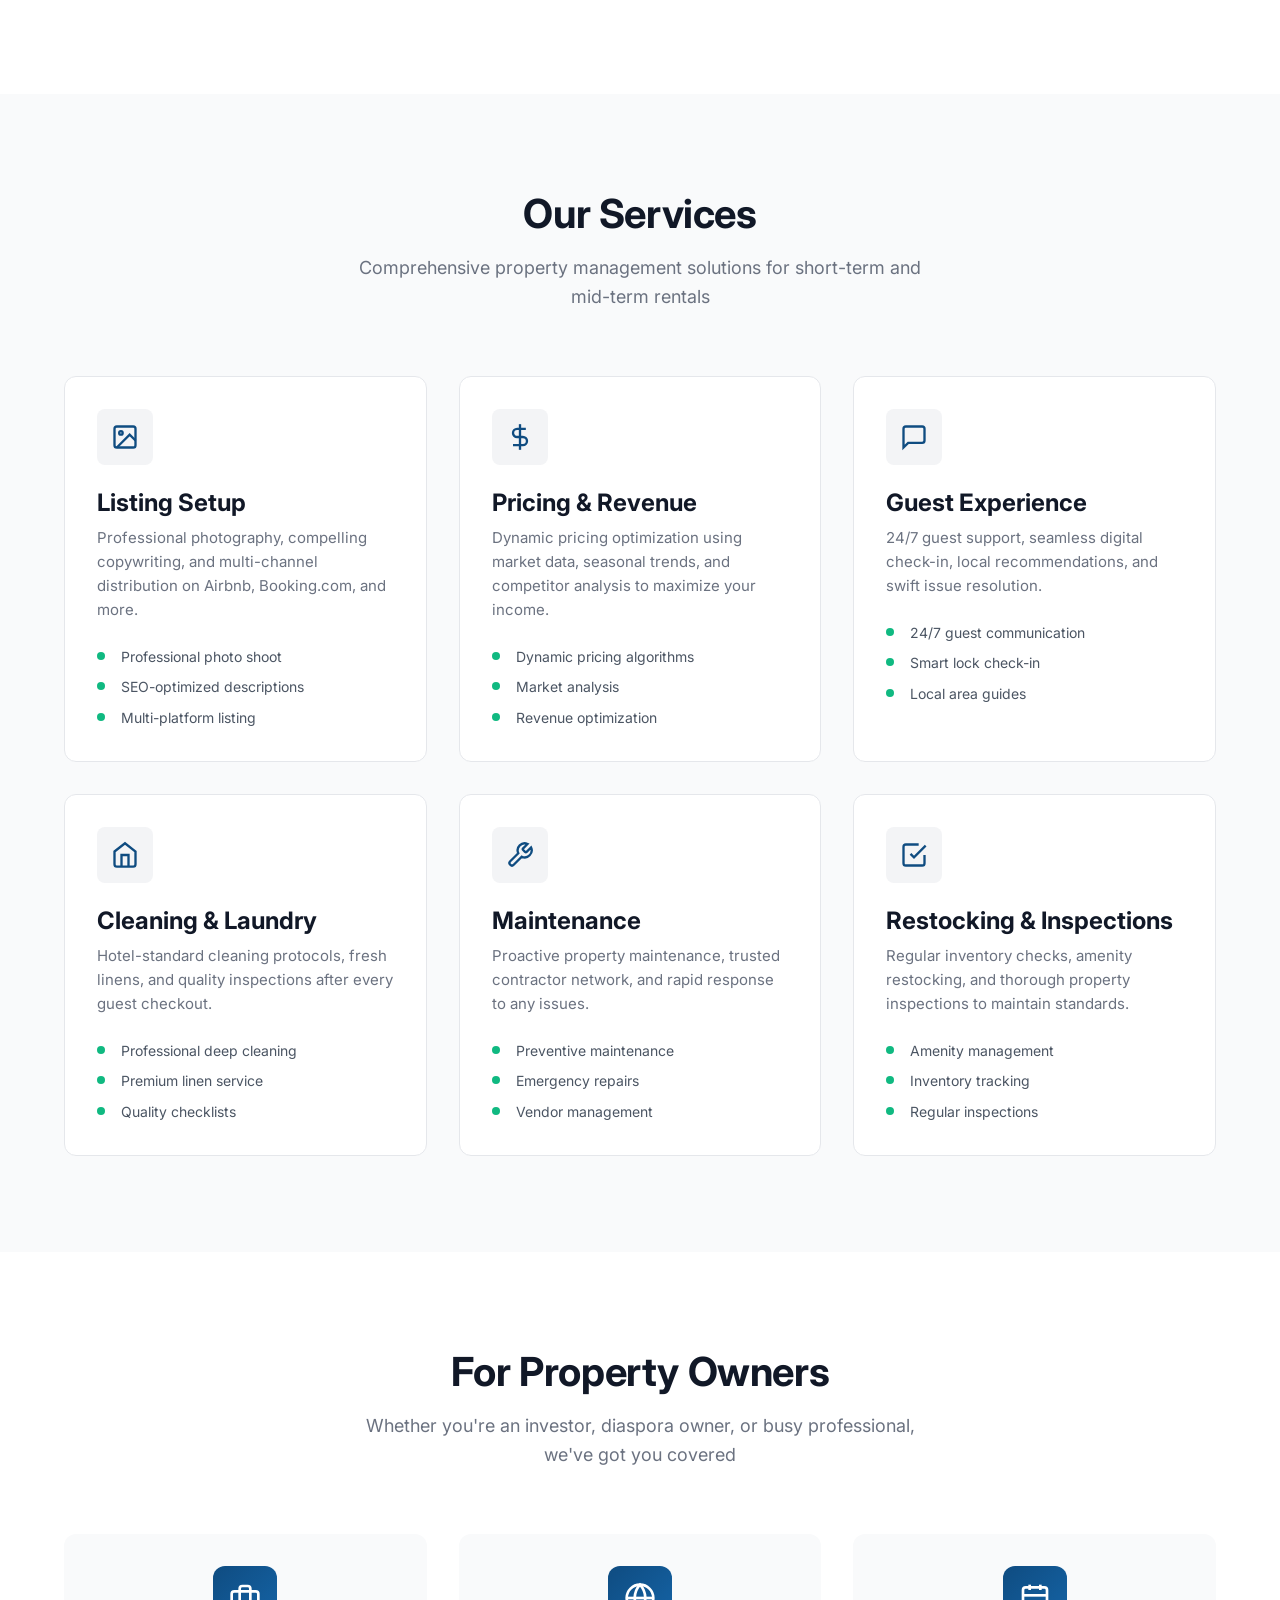
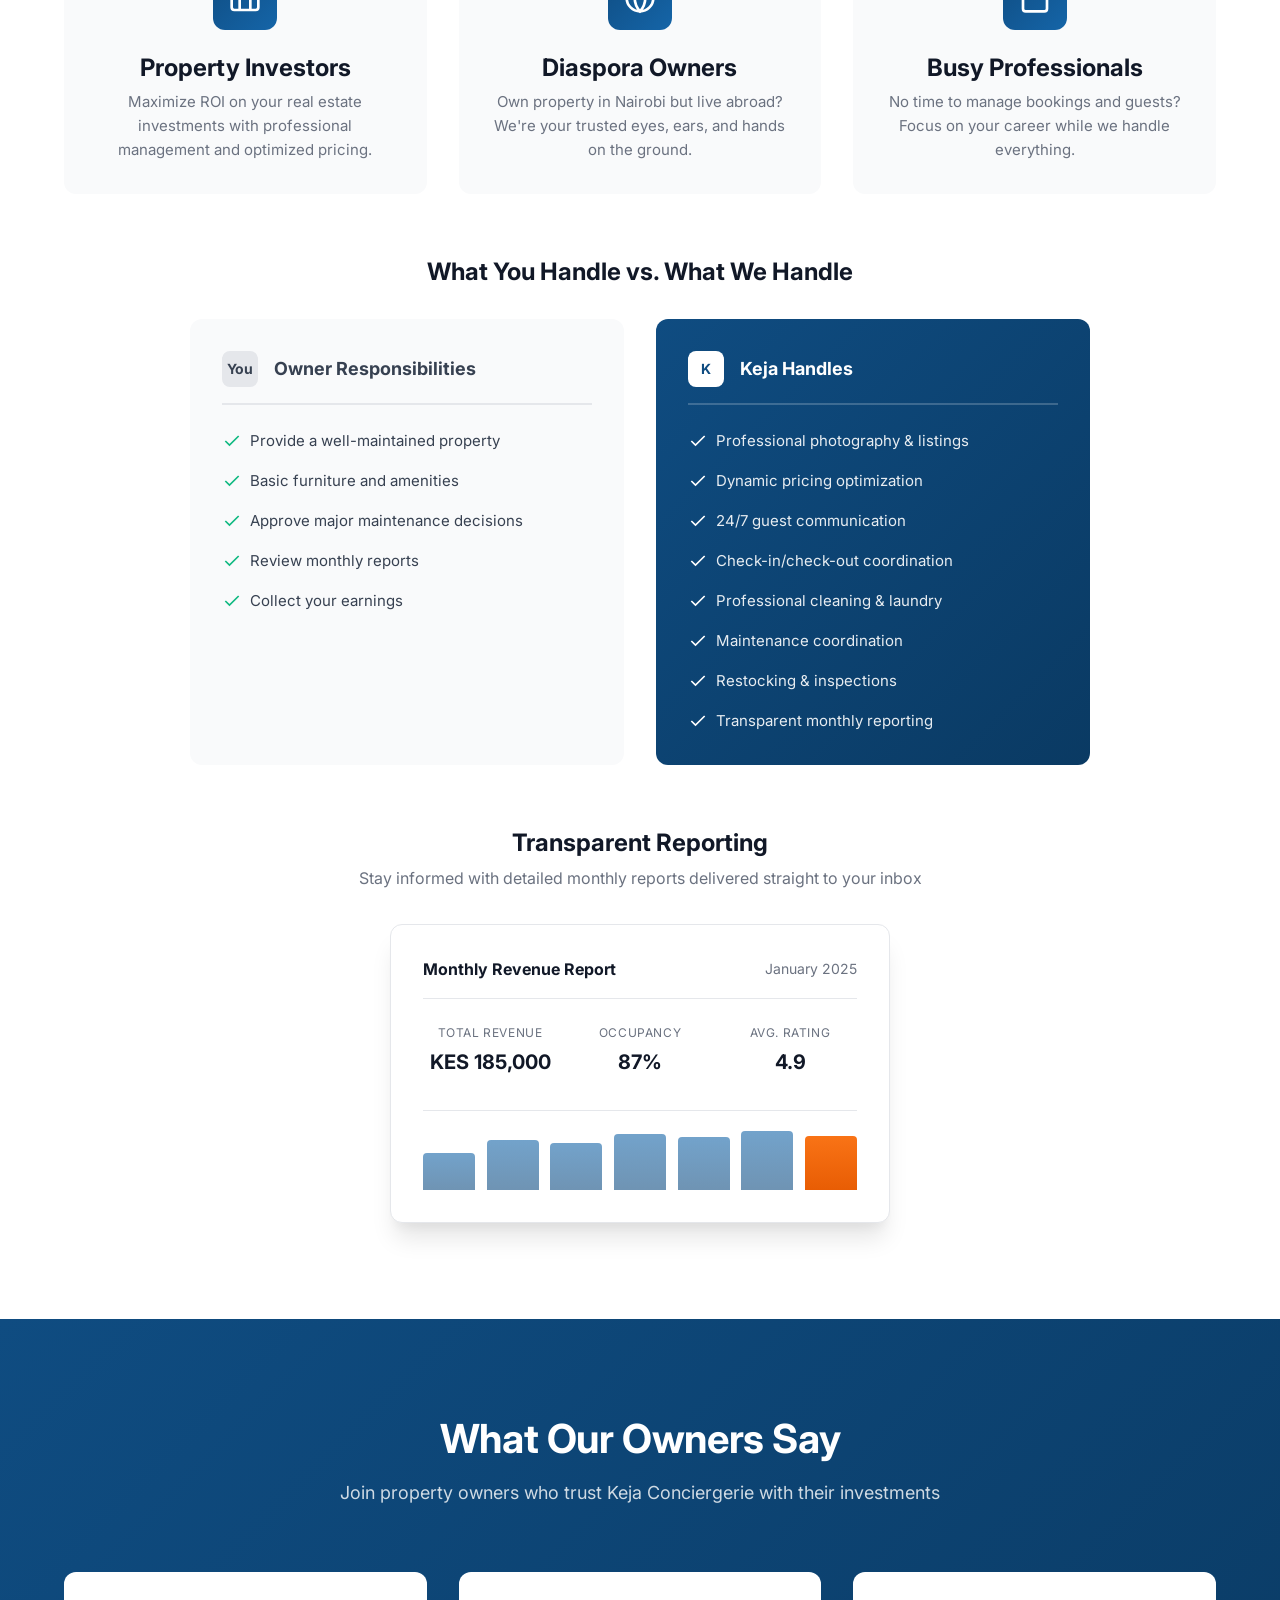
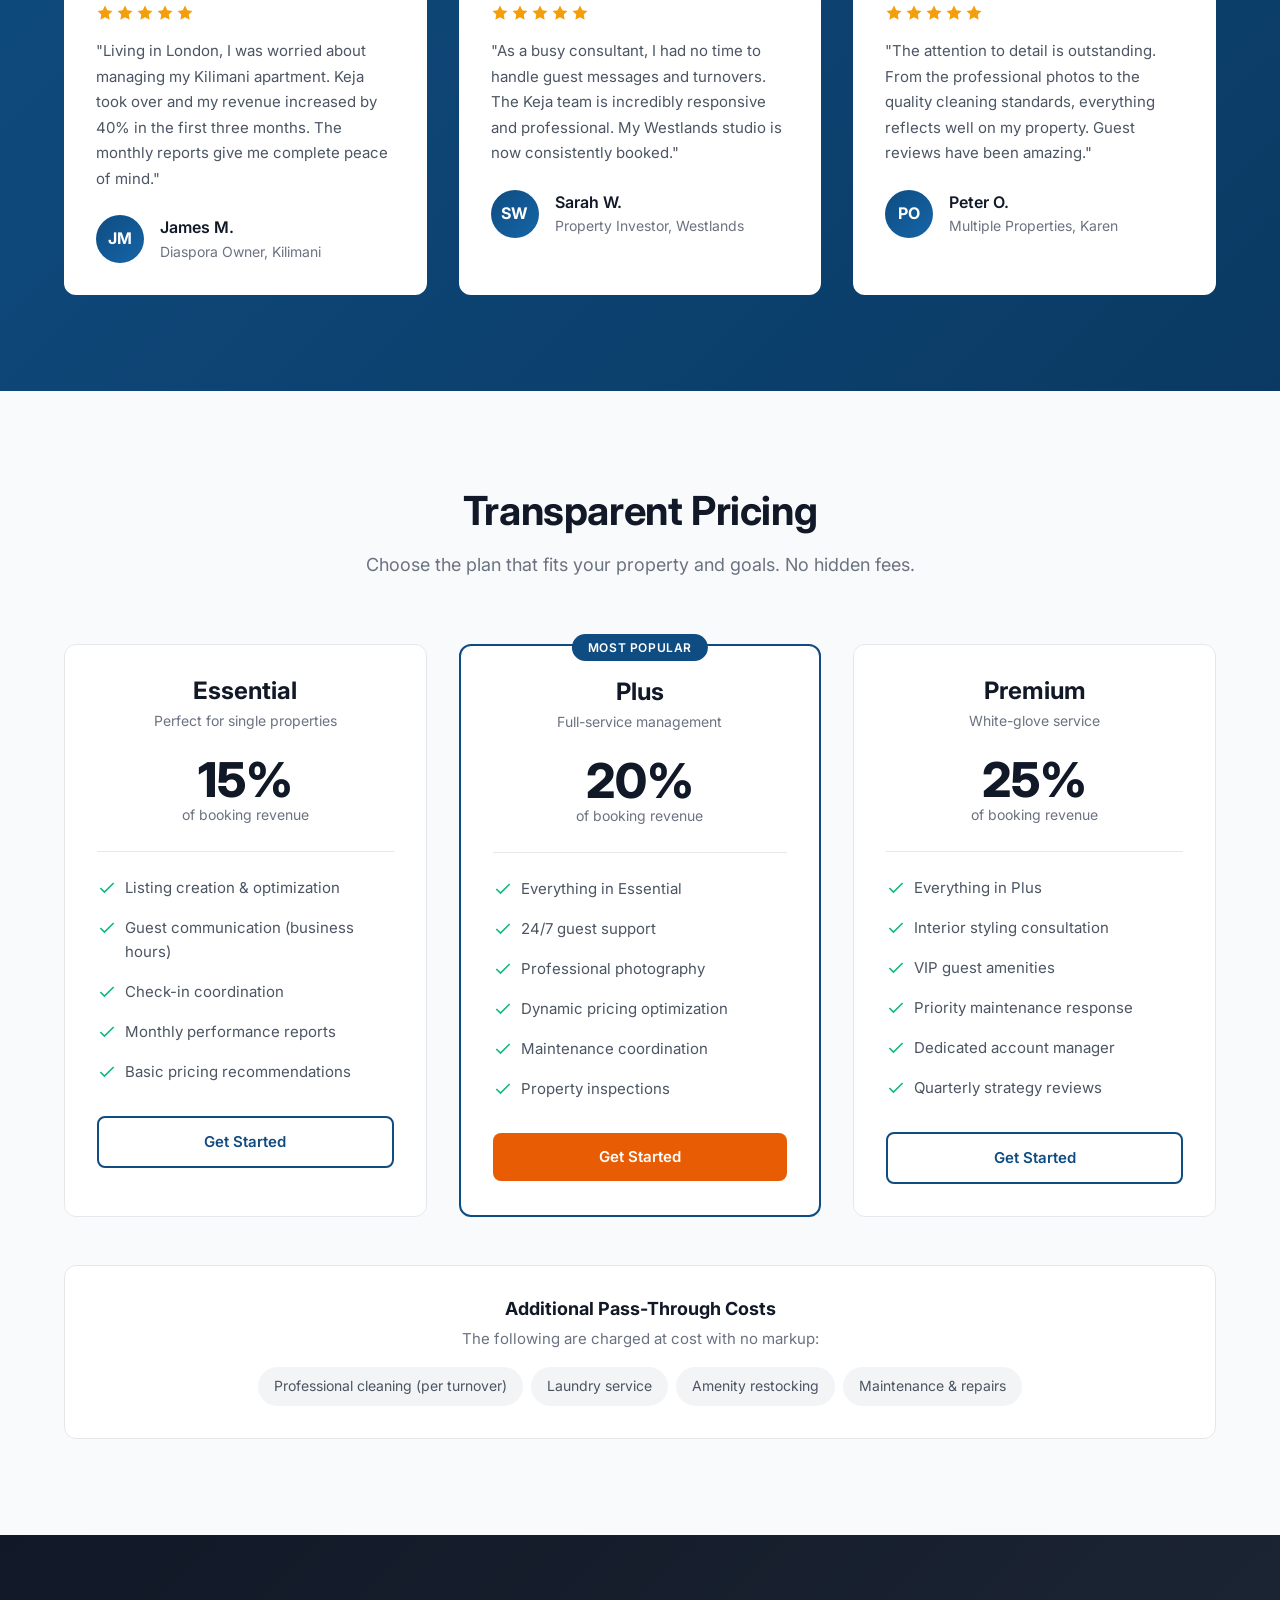
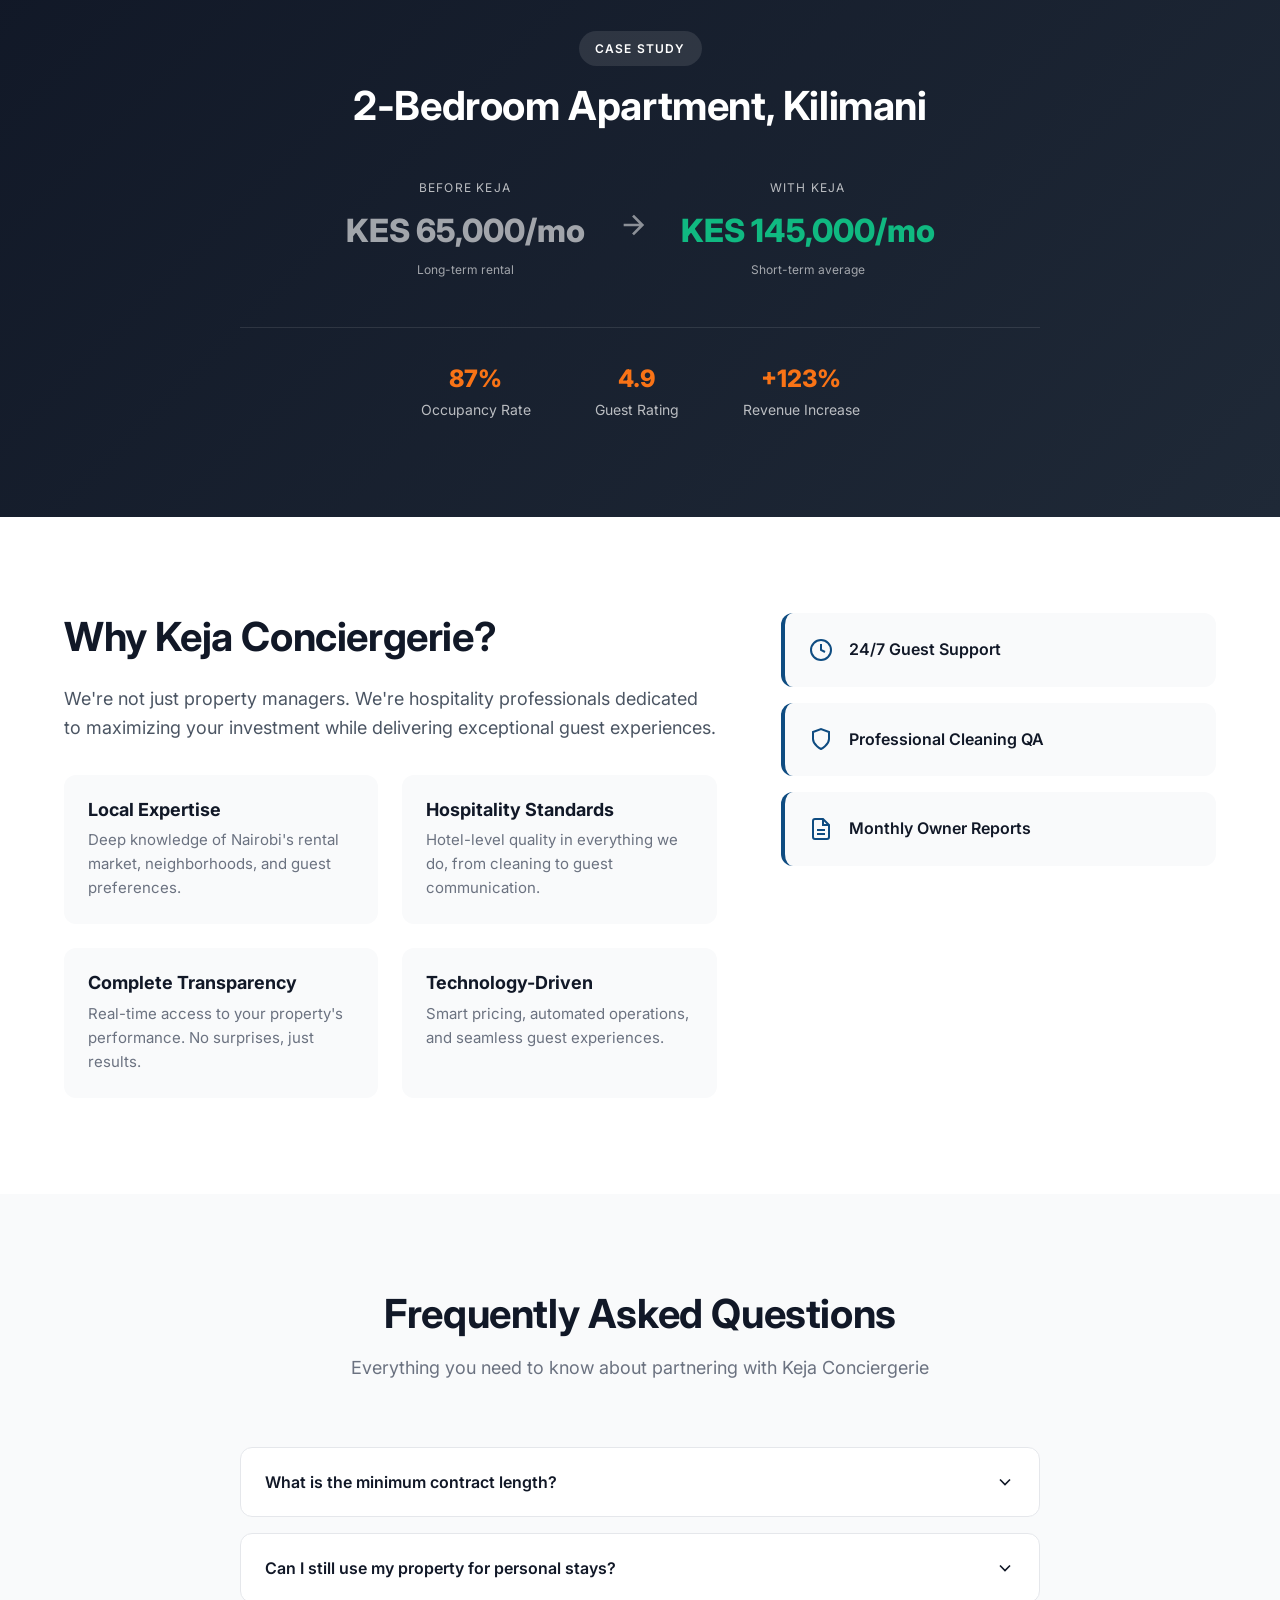
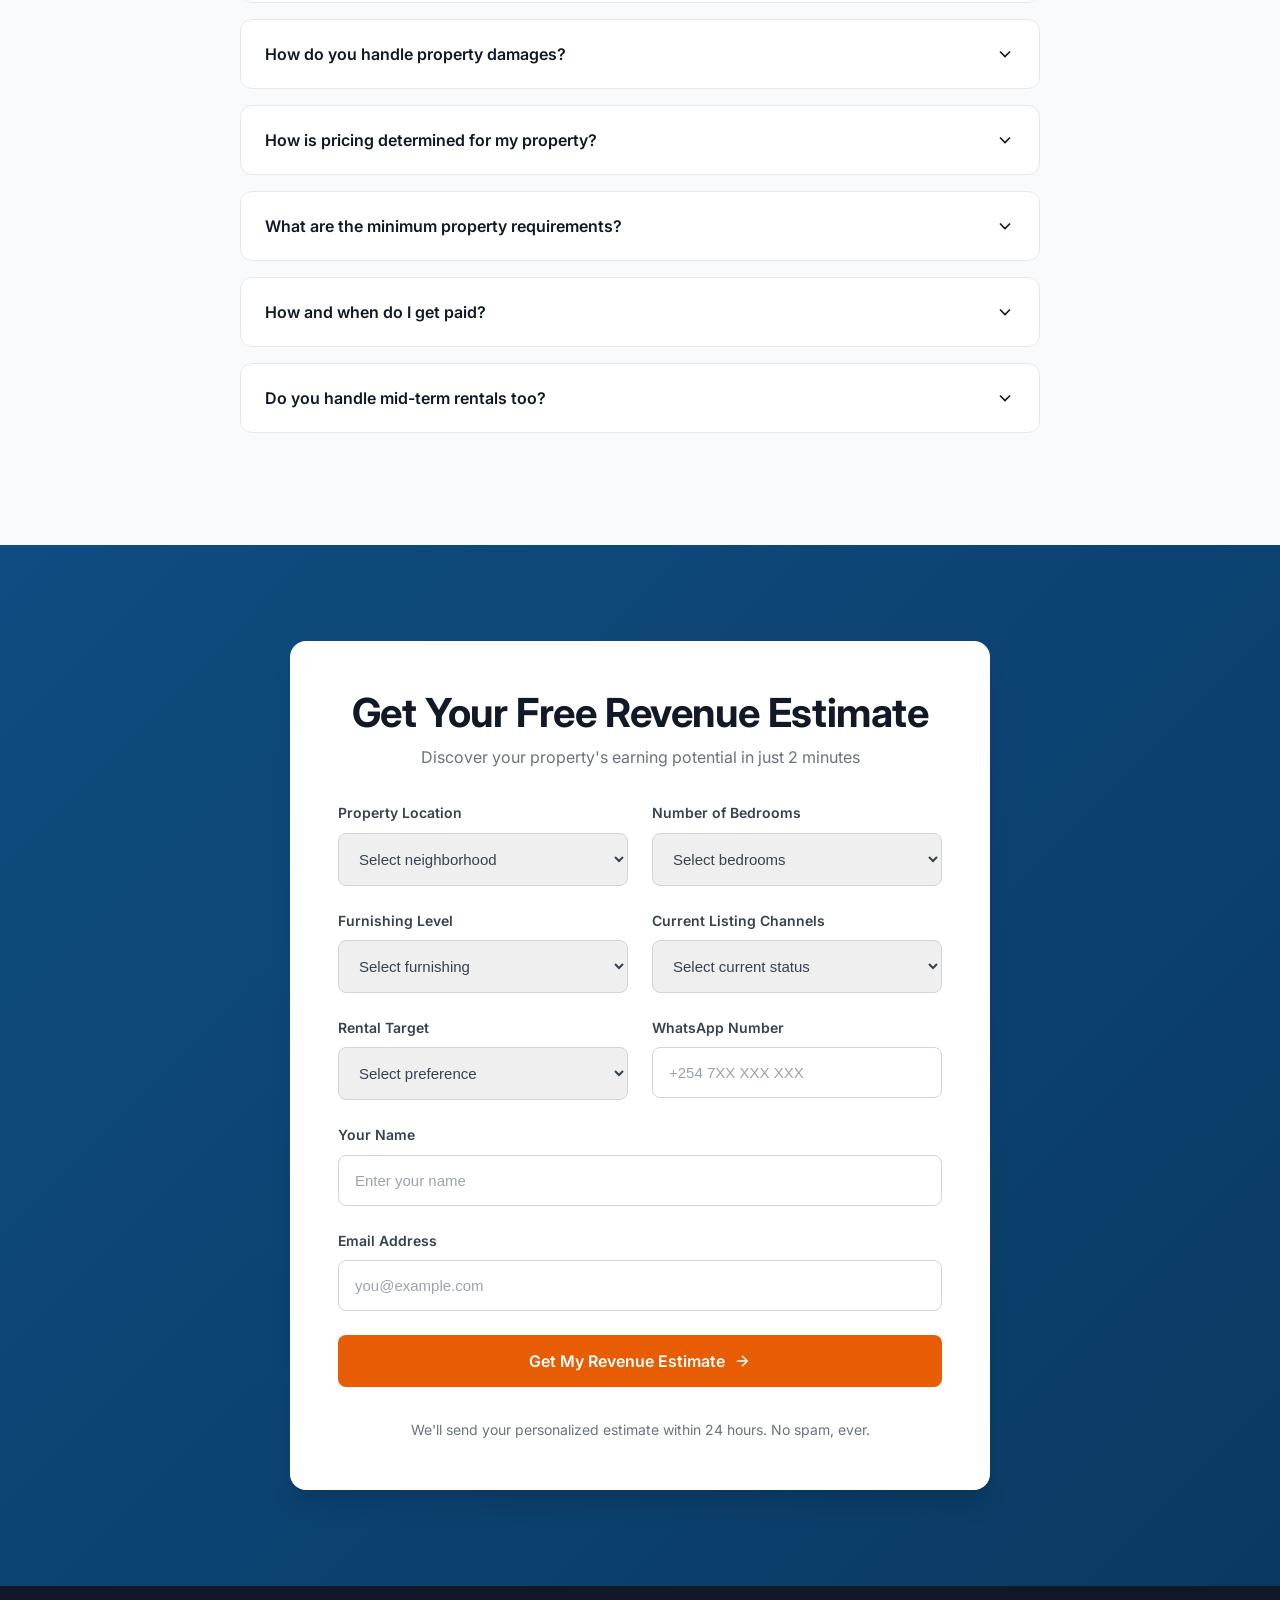
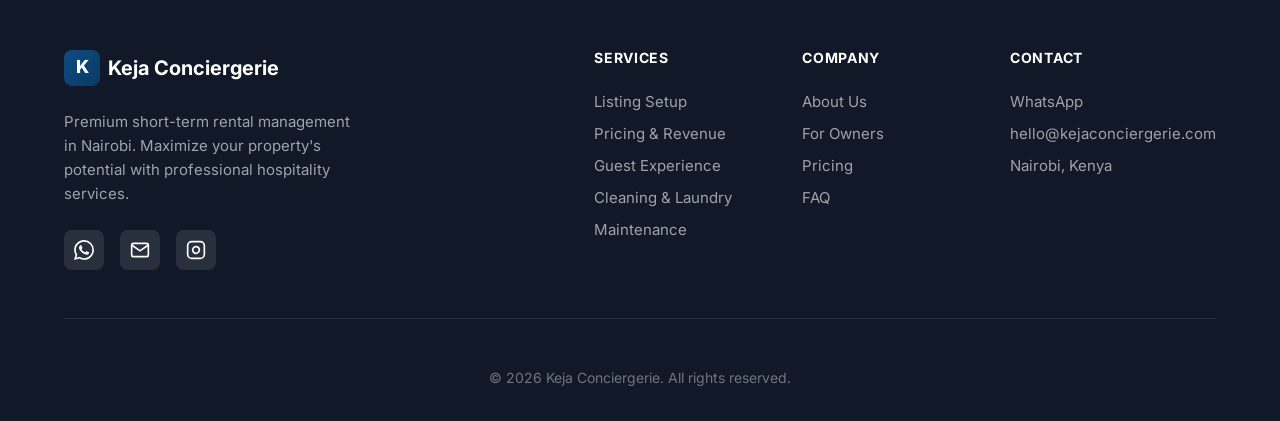
==== commit f4ad5f7c: "Add Keja Conciergerie website for Nairobi property management Built a complete single-page website f" ====
--- a/frontend/index.html
+++ b/frontend/index.html
@@ -3,153 +3,982 @@
 <head>
     <meta charset="UTF-8">
     <meta name="viewport" content="width=device-width, initial-scale=1.0">
-    <title>Palete Studio - AI Menu Photo Processing</title>
-    <link rel="icon" type="image/svg+xml" href="favicon.svg">
+    <title>Keja Conciergerie | Premium Property Management in Nairobi</title>
+    <meta name="description" content="Professional Airbnb and short-term rental management in Nairobi. Maximize your property revenue with our expert conciergerie services.">
+    <link rel="preconnect" href="https://fonts.googleapis.com">
+    <link rel="preconnect" href="https://fonts.gstatic.com" crossorigin>
+    <link href="https://fonts.googleapis.com/css2?family=Inter:wght@400;500;600;700;800&display=swap" rel="stylesheet">
     <link rel="stylesheet" href="style.css">
-
-    <!-- Clerk JS SDK -->
-    <script
-        async
-        crossorigin="anonymous"
-        data-clerk-publishable-key="pk_test_dmFsdWVkLWVzY2FyZ290LTY0LmNsZXJrLmFjY291bnRzLmRldiQ"
-        src="https://valued-escargot-64.clerk.accounts.dev/npm/@clerk/clerk-js@latest/dist/clerk.browser.js"
-        type="text/javascript"
-    ></script>
 </head>
 <body>
-    <div class="container">
-        <header>
-            <div class="header-content">
-                <div class="header-title">
-                    <div class="logo-container">
-                        <div class="logo-circle"></div>
-                        <h1>Palete Studio</h1>
-                    </div>
-                    <p>AI-powered menu photo processing</p>
-                </div>
-                <div id="user-button-container" class="user-button-container"></div>
-            </div>
-        </header>
-
-        <div class="main-content">
-            <!-- Top Section: Photo Upload (Left) + Results (Right) -->
-            <div class="top-section">
-                <!-- Left: Photo Upload -->
-                <div class="panel upload-panel">
-                    <h2>📸 Drop Your Food Photo</h2>
-                    <div class="upload-area" id="uploadArea">
-                        <input type="file" id="photoInput" accept="image/*" onchange="handlePhotoSelect(event)" />
-                        <div class="upload-placeholder">
-                            <svg width="64" height="64" viewBox="0 0 24 24" fill="none" stroke="currentColor" stroke-width="2">
-                                <path d="M21 15v4a2 2 0 0 1-2 2H5a2 2 0 0 1-2-2v-4"></path>
-                                <polyline points="17 8 12 3 7 8"></polyline>
-                                <line x1="12" y1="3" x2="12" y2="15"></line>
+    <!-- Navigation -->
+    <nav class="navbar" id="navbar">
+        <div class="container nav-container">
+            <a href="#" class="logo">
+                <span class="logo-icon">K</span>
+                <span class="logo-text">Keja Conciergerie</span>
+            </a>
+            <ul class="nav-links" id="navLinks">
+                <li><a href="#home">Home</a></li>
+                <li><a href="#services">Services</a></li>
+                <li><a href="#for-owners">For Owners</a></li>
+                <li><a href="#pricing">Pricing</a></li>
+                <li><a href="#about">About</a></li>
+                <li><a href="#faq">FAQ</a></li>
+            </ul>
+            <div class="nav-cta">
+                <a href="#estimate" class="btn btn-outline">Get Revenue Estimate</a>
+                <a href="https://wa.me/254700000000" class="btn btn-primary" target="_blank">
+                    <svg class="whatsapp-icon" viewBox="0 0 24 24" fill="currentColor">
+                        <path d="M17.472 14.382c-.297-.149-1.758-.867-2.03-.967-.273-.099-.471-.148-.67.15-.197.297-.767.966-.94 1.164-.173.199-.347.223-.644.075-.297-.15-1.255-.463-2.39-1.475-.883-.788-1.48-1.761-1.653-2.059-.173-.297-.018-.458.13-.606.134-.133.298-.347.446-.52.149-.174.198-.298.298-.497.099-.198.05-.371-.025-.52-.075-.149-.669-1.612-.916-2.207-.242-.579-.487-.5-.669-.51-.173-.008-.371-.01-.57-.01-.198 0-.52.074-.792.372-.272.297-1.04 1.016-1.04 2.479 0 1.462 1.065 2.875 1.213 3.074.149.198 2.096 3.2 5.077 4.487.709.306 1.262.489 1.694.625.712.227 1.36.195 1.871.118.571-.085 1.758-.719 2.006-1.413.248-.694.248-1.289.173-1.413-.074-.124-.272-.198-.57-.347m-5.421 7.403h-.004a9.87 9.87 0 01-5.031-1.378l-.361-.214-3.741.982.998-3.648-.235-.374a9.86 9.86 0 01-1.51-5.26c.001-5.45 4.436-9.884 9.888-9.884 2.64 0 5.122 1.03 6.988 2.898a9.825 9.825 0 012.893 6.994c-.003 5.45-4.437 9.884-9.885 9.884m8.413-18.297A11.815 11.815 0 0012.05 0C5.495 0 .16 5.335.157 11.892c0 2.096.547 4.142 1.588 5.945L.057 24l6.305-1.654a11.882 11.882 0 005.683 1.448h.005c6.554 0 11.89-5.335 11.893-11.893a11.821 11.821 0 00-3.48-8.413z"/>
+                    </svg>
+                    Talk to Us
+                </a>
+            </div>
+            <button class="mobile-menu-btn" id="mobileMenuBtn" aria-label="Toggle menu">
+                <span></span>
+                <span></span>
+                <span></span>
+            </button>
+        </div>
+    </nav>
+
+    <!-- Hero Section -->
+    <section class="hero" id="home">
+        <div class="container">
+            <div class="hero-content">
+                <div class="hero-badge">Trusted by property owners across Nairobi</div>
+                <h1>Maximize Your Rental Income.<br>We Handle Everything.</h1>
+                <p class="hero-subtitle">Professional short-term rental management for Nairobi property owners. From listing to checkout, we deliver exceptional guest experiences while you earn more.</p>
+                <div class="hero-cta">
+                    <a href="#estimate" class="btn btn-primary btn-lg">
+                        Get a Revenue Estimate
+                        <svg class="btn-arrow" viewBox="0 0 24 24" fill="none" stroke="currentColor" stroke-width="2">
+                            <path d="M5 12h14M12 5l7 7-7 7"/>
+                        </svg>
+                    </a>
+                    <span class="cta-note">Free estimate in 2 minutes</span>
+                </div>
+            </div>
+            <div class="hero-image">
+                <div class="hero-image-placeholder">
+                    <div class="hero-stats-card">
+                        <div class="stat-icon">
+                            <svg viewBox="0 0 24 24" fill="none" stroke="currentColor" stroke-width="2">
+                                <path d="M3 9l9-7 9 7v11a2 2 0 0 1-2 2H5a2 2 0 0 1-2-2z"/>
+                                <polyline points="9,22 9,12 15,12 15,22"/>
                             </svg>
-                            <p style="font-size: 1.1rem; font-weight: 600; margin-top: 15px;">Drop your photo here</p>
-                            <p style="font-size: 0.9rem; color: #999; margin-top: 8px;">or click to browse</p>
-                        </div>
-                        <div id="photoPreview" class="photo-preview" style="display: none;">
-                            <img id="previewImg" src="" alt="Preview" />
-                        </div>
-                    </div>
-
-                    <!-- Action Buttons -->
-                    <div class="action-buttons-vertical">
-                        <button onclick="runStage2()" class="btn-primary" id="stage2Btn">
-                            🔍 Match Photo to Menu
-                        </button>
-                        <button onclick="runStage3()" class="btn-primary" id="stage3Btn">
-                            ✨ Assess Photo Quality
-                        </button>
-                        <button onclick="runStage4()" class="btn-primary" id="stage4Btn">
-                            🎨 Enhance with AI
-                        </button>
-                        <button onclick="runFullPipeline()" class="btn-full" id="fullPipelineBtn">
-                            🚀 Run Full Pipeline
-                        </button>
-                    </div>
-                </div>
-
-                <!-- Right: Results -->
-                <div class="panel results-panel">
-                    <h2>Results</h2>
-
-                    <div id="loadingIndicator" class="loading" style="display: none;">
-                        <div class="spinner"></div>
-                        <p>Processing...</p>
-                    </div>
-
-                    <div id="resultsContent" class="results-content">
-                        <p class="empty-state">Upload a photo and run a stage to see results here →</p>
-                    </div>
-                </div>
-            </div>
-
-            <!-- Bottom Section: Menu Items (Full Width) -->
-            <div class="panel menu-panel">
-                <h2>🍽️ Menu Items</h2>
-
-                <div class="menu-section">
-                    <!-- Menu Upload (Stage 1) -->
-                    <div class="menu-extract-section">
-                        <p class="section-description">Upload menu PDF or image to auto-extract items</p>
-                        <div class="menu-upload-compact">
-                            <input type="file" id="menuFileInput" accept="image/*,.pdf" onchange="handleMenuFileSelect(event)" />
-                            <div class="menu-upload-placeholder" id="menuUploadPlaceholder">
-                                <svg width="24" height="24" viewBox="0 0 24 24" fill="none" stroke="currentColor">
-                                    <path d="M14 2H6a2 2 0 0 0-2 2v16a2 2 0 0 0 2 2h12a2 2 0 0 0 2-2V8z"></path>
-                                    <polyline points="14 2 14 8 20 8"></polyline>
-                                </svg>
-                                <span>Upload Menu</span>
+                        </div>
+                        <div class="stat-content">
+                            <span class="stat-value">+35%</span>
+                            <span class="stat-label">Average Revenue Increase</span>
+                        </div>
+                    </div>
+                </div>
+            </div>
+        </div>
+    </section>
+
+    <!-- Proof Points -->
+    <section class="proof-points">
+        <div class="container">
+            <div class="proof-grid">
+                <div class="proof-item">
+                    <div class="proof-icon">
+                        <svg viewBox="0 0 24 24" fill="none" stroke="currentColor" stroke-width="2">
+                            <circle cx="12" cy="12" r="10"/>
+                            <polyline points="12,6 12,12 16,14"/>
+                        </svg>
+                    </div>
+                    <div class="proof-content">
+                        <h3>&lt; 15 min</h3>
+                        <p>Average response time to guest inquiries</p>
+                    </div>
+                </div>
+                <div class="proof-item">
+                    <div class="proof-icon">
+                        <svg viewBox="0 0 24 24" fill="none" stroke="currentColor" stroke-width="2">
+                            <path d="M12 2v4M12 18v4M4.93 4.93l2.83 2.83M16.24 16.24l2.83 2.83M2 12h4M18 12h4M4.93 19.07l2.83-2.83M16.24 7.76l2.83-2.83"/>
+                        </svg>
+                    </div>
+                    <div class="proof-content">
+                        <h3>85%+</h3>
+                        <p>Target occupancy rate achieved</p>
+                    </div>
+                </div>
+                <div class="proof-item">
+                    <div class="proof-icon">
+                        <svg viewBox="0 0 24 24" fill="none" stroke="currentColor" stroke-width="2">
+                            <polygon points="12,2 15.09,8.26 22,9.27 17,14.14 18.18,21.02 12,17.77 5.82,21.02 7,14.14 2,9.27 8.91,8.26"/>
+                        </svg>
+                    </div>
+                    <div class="proof-content">
+                        <h3>4.8+ Stars</h3>
+                        <p>Guest rating target maintained</p>
+                    </div>
+                </div>
+            </div>
+        </div>
+    </section>
+
+    <!-- How It Works -->
+    <section class="how-it-works" id="how-it-works">
+        <div class="container">
+            <div class="section-header">
+                <h2>How It Works</h2>
+                <p>A seamless process designed to maximize your returns while minimizing your effort</p>
+            </div>
+            <div class="steps-grid">
+                <div class="step-card">
+                    <div class="step-number">01</div>
+                    <div class="step-icon">
+                        <svg viewBox="0 0 24 24" fill="none" stroke="currentColor" stroke-width="2">
+                            <path d="M16 21v-2a4 4 0 0 0-4-4H5a4 4 0 0 0-4 4v2"/>
+                            <circle cx="8.5" cy="7" r="4"/>
+                            <line x1="20" y1="8" x2="20" y2="14"/>
+                            <line x1="23" y1="11" x2="17" y2="11"/>
+                        </svg>
+                    </div>
+                    <h3>Onboard</h3>
+                    <p>We visit your property, assess its potential, and create a customized management plan tailored to your goals.</p>
+                </div>
+                <div class="step-card">
+                    <div class="step-number">02</div>
+                    <div class="step-icon">
+                        <svg viewBox="0 0 24 24" fill="none" stroke="currentColor" stroke-width="2">
+                            <line x1="18" y1="20" x2="18" y2="10"/>
+                            <line x1="12" y1="20" x2="12" y2="4"/>
+                            <line x1="6" y1="20" x2="6" y2="14"/>
+                        </svg>
+                    </div>
+                    <h3>Optimize</h3>
+                    <p>Professional photography, compelling listings, and dynamic pricing strategies to maximize your bookings.</p>
+                </div>
+                <div class="step-card">
+                    <div class="step-number">03</div>
+                    <div class="step-icon">
+                        <svg viewBox="0 0 24 24" fill="none" stroke="currentColor" stroke-width="2">
+                            <path d="M12 22s8-4 8-10V5l-8-3-8 3v7c0 6 8 10 8 10z"/>
+                        </svg>
+                    </div>
+                    <h3>Operate</h3>
+                    <p>24/7 guest communication, seamless check-ins, professional cleaning, and proactive maintenance.</p>
+                </div>
+                <div class="step-card">
+                    <div class="step-number">04</div>
+                    <div class="step-icon">
+                        <svg viewBox="0 0 24 24" fill="none" stroke="currentColor" stroke-width="2">
+                            <path d="M14 2H6a2 2 0 0 0-2 2v16a2 2 0 0 0 2 2h12a2 2 0 0 0 2-2V8z"/>
+                            <polyline points="14,2 14,8 20,8"/>
+                            <line x1="16" y1="13" x2="8" y2="13"/>
+                            <line x1="16" y1="17" x2="8" y2="17"/>
+                        </svg>
+                    </div>
+                    <h3>Report</h3>
+                    <p>Transparent monthly reports with earnings, occupancy stats, guest feedback, and property insights.</p>
+                </div>
+            </div>
+        </div>
+    </section>
+
+    <!-- Services Section -->
+    <section class="services" id="services">
+        <div class="container">
+            <div class="section-header">
+                <h2>Our Services</h2>
+                <p>Comprehensive property management solutions for short-term and mid-term rentals</p>
+            </div>
+            <div class="services-grid">
+                <div class="service-card">
+                    <div class="service-icon">
+                        <svg viewBox="0 0 24 24" fill="none" stroke="currentColor" stroke-width="2">
+                            <rect x="3" y="3" width="18" height="18" rx="2" ry="2"/>
+                            <circle cx="8.5" cy="8.5" r="1.5"/>
+                            <polyline points="21,15 16,10 5,21"/>
+                        </svg>
+                    </div>
+                    <h3>Listing Setup</h3>
+                    <p>Professional photography, compelling copywriting, and multi-channel distribution on Airbnb, Booking.com, and more.</p>
+                    <ul class="service-features">
+                        <li>Professional photo shoot</li>
+                        <li>SEO-optimized descriptions</li>
+                        <li>Multi-platform listing</li>
+                    </ul>
+                </div>
+                <div class="service-card">
+                    <div class="service-icon">
+                        <svg viewBox="0 0 24 24" fill="none" stroke="currentColor" stroke-width="2">
+                            <line x1="12" y1="1" x2="12" y2="23"/>
+                            <path d="M17 5H9.5a3.5 3.5 0 0 0 0 7h5a3.5 3.5 0 0 1 0 7H6"/>
+                        </svg>
+                    </div>
+                    <h3>Pricing & Revenue</h3>
+                    <p>Dynamic pricing optimization using market data, seasonal trends, and competitor analysis to maximize your income.</p>
+                    <ul class="service-features">
+                        <li>Dynamic pricing algorithms</li>
+                        <li>Market analysis</li>
+                        <li>Revenue optimization</li>
+                    </ul>
+                </div>
+                <div class="service-card">
+                    <div class="service-icon">
+                        <svg viewBox="0 0 24 24" fill="none" stroke="currentColor" stroke-width="2">
+                            <path d="M21 15a2 2 0 0 1-2 2H7l-4 4V5a2 2 0 0 1 2-2h14a2 2 0 0 1 2 2z"/>
+                        </svg>
+                    </div>
+                    <h3>Guest Experience</h3>
+                    <p>24/7 guest support, seamless digital check-in, local recommendations, and swift issue resolution.</p>
+                    <ul class="service-features">
+                        <li>24/7 guest communication</li>
+                        <li>Smart lock check-in</li>
+                        <li>Local area guides</li>
+                    </ul>
+                </div>
+                <div class="service-card">
+                    <div class="service-icon">
+                        <svg viewBox="0 0 24 24" fill="none" stroke="currentColor" stroke-width="2">
+                            <path d="M3 9l9-7 9 7v11a2 2 0 0 1-2 2H5a2 2 0 0 1-2-2z"/>
+                            <polyline points="9,22 9,12 15,12 15,22"/>
+                        </svg>
+                    </div>
+                    <h3>Cleaning & Laundry</h3>
+                    <p>Hotel-standard cleaning protocols, fresh linens, and quality inspections after every guest checkout.</p>
+                    <ul class="service-features">
+                        <li>Professional deep cleaning</li>
+                        <li>Premium linen service</li>
+                        <li>Quality checklists</li>
+                    </ul>
+                </div>
+                <div class="service-card">
+                    <div class="service-icon">
+                        <svg viewBox="0 0 24 24" fill="none" stroke="currentColor" stroke-width="2">
+                            <path d="M14.7 6.3a1 1 0 0 0 0 1.4l1.6 1.6a1 1 0 0 0 1.4 0l3.77-3.77a6 6 0 0 1-7.94 7.94l-6.91 6.91a2.12 2.12 0 0 1-3-3l6.91-6.91a6 6 0 0 1 7.94-7.94l-3.76 3.76z"/>
+                        </svg>
+                    </div>
+                    <h3>Maintenance</h3>
+                    <p>Proactive property maintenance, trusted contractor network, and rapid response to any issues.</p>
+                    <ul class="service-features">
+                        <li>Preventive maintenance</li>
+                        <li>Emergency repairs</li>
+                        <li>Vendor management</li>
+                    </ul>
+                </div>
+                <div class="service-card">
+                    <div class="service-icon">
+                        <svg viewBox="0 0 24 24" fill="none" stroke="currentColor" stroke-width="2">
+                            <polyline points="9,11 12,14 22,4"/>
+                            <path d="M21 12v7a2 2 0 0 1-2 2H5a2 2 0 0 1-2-2V5a2 2 0 0 1 2-2h11"/>
+                        </svg>
+                    </div>
+                    <h3>Restocking & Inspections</h3>
+                    <p>Regular inventory checks, amenity restocking, and thorough property inspections to maintain standards.</p>
+                    <ul class="service-features">
+                        <li>Amenity management</li>
+                        <li>Inventory tracking</li>
+                        <li>Regular inspections</li>
+                    </ul>
+                </div>
+            </div>
+        </div>
+    </section>
+
+    <!-- For Owners Section -->
+    <section class="for-owners" id="for-owners">
+        <div class="container">
+            <div class="section-header">
+                <h2>For Property Owners</h2>
+                <p>Whether you're an investor, diaspora owner, or busy professional, we've got you covered</p>
+            </div>
+
+            <div class="owner-types">
+                <div class="owner-card">
+                    <div class="owner-icon">
+                        <svg viewBox="0 0 24 24" fill="none" stroke="currentColor" stroke-width="2">
+                            <rect x="2" y="7" width="20" height="14" rx="2" ry="2"/>
+                            <path d="M16 21V5a2 2 0 0 0-2-2h-4a2 2 0 0 0-2 2v16"/>
+                        </svg>
+                    </div>
+                    <h3>Property Investors</h3>
+                    <p>Maximize ROI on your real estate investments with professional management and optimized pricing.</p>
+                </div>
+                <div class="owner-card">
+                    <div class="owner-icon">
+                        <svg viewBox="0 0 24 24" fill="none" stroke="currentColor" stroke-width="2">
+                            <circle cx="12" cy="12" r="10"/>
+                            <line x1="2" y1="12" x2="22" y2="12"/>
+                            <path d="M12 2a15.3 15.3 0 0 1 4 10 15.3 15.3 0 0 1-4 10 15.3 15.3 0 0 1-4-10 15.3 15.3 0 0 1 4-10z"/>
+                        </svg>
+                    </div>
+                    <h3>Diaspora Owners</h3>
+                    <p>Own property in Nairobi but live abroad? We're your trusted eyes, ears, and hands on the ground.</p>
+                </div>
+                <div class="owner-card">
+                    <div class="owner-icon">
+                        <svg viewBox="0 0 24 24" fill="none" stroke="currentColor" stroke-width="2">
+                            <rect x="3" y="4" width="18" height="18" rx="2" ry="2"/>
+                            <line x1="16" y1="2" x2="16" y2="6"/>
+                            <line x1="8" y1="2" x2="8" y2="6"/>
+                            <line x1="3" y1="10" x2="21" y2="10"/>
+                        </svg>
+                    </div>
+                    <h3>Busy Professionals</h3>
+                    <p>No time to manage bookings and guests? Focus on your career while we handle everything.</p>
+                </div>
+            </div>
+
+            <div class="comparison-section">
+                <h3>What You Handle vs. What We Handle</h3>
+                <div class="comparison-table">
+                    <div class="comparison-column owner-column">
+                        <div class="column-header">
+                            <span class="column-icon">You</span>
+                            Owner Responsibilities
+                        </div>
+                        <ul>
+                            <li>
+                                <svg viewBox="0 0 24 24" fill="none" stroke="currentColor" stroke-width="2"><polyline points="20,6 9,17 4,12"/></svg>
+                                Provide a well-maintained property
+                            </li>
+                            <li>
+                                <svg viewBox="0 0 24 24" fill="none" stroke="currentColor" stroke-width="2"><polyline points="20,6 9,17 4,12"/></svg>
+                                Basic furniture and amenities
+                            </li>
+                            <li>
+                                <svg viewBox="0 0 24 24" fill="none" stroke="currentColor" stroke-width="2"><polyline points="20,6 9,17 4,12"/></svg>
+                                Approve major maintenance decisions
+                            </li>
+                            <li>
+                                <svg viewBox="0 0 24 24" fill="none" stroke="currentColor" stroke-width="2"><polyline points="20,6 9,17 4,12"/></svg>
+                                Review monthly reports
+                            </li>
+                            <li>
+                                <svg viewBox="0 0 24 24" fill="none" stroke="currentColor" stroke-width="2"><polyline points="20,6 9,17 4,12"/></svg>
+                                Collect your earnings
+                            </li>
+                        </ul>
+                    </div>
+                    <div class="comparison-column keja-column">
+                        <div class="column-header">
+                            <span class="column-icon keja">K</span>
+                            Keja Handles
+                        </div>
+                        <ul>
+                            <li>
+                                <svg viewBox="0 0 24 24" fill="none" stroke="currentColor" stroke-width="2"><polyline points="20,6 9,17 4,12"/></svg>
+                                Professional photography & listings
+                            </li>
+                            <li>
+                                <svg viewBox="0 0 24 24" fill="none" stroke="currentColor" stroke-width="2"><polyline points="20,6 9,17 4,12"/></svg>
+                                Dynamic pricing optimization
+                            </li>
+                            <li>
+                                <svg viewBox="0 0 24 24" fill="none" stroke="currentColor" stroke-width="2"><polyline points="20,6 9,17 4,12"/></svg>
+                                24/7 guest communication
+                            </li>
+                            <li>
+                                <svg viewBox="0 0 24 24" fill="none" stroke="currentColor" stroke-width="2"><polyline points="20,6 9,17 4,12"/></svg>
+                                Check-in/check-out coordination
+                            </li>
+                            <li>
+                                <svg viewBox="0 0 24 24" fill="none" stroke="currentColor" stroke-width="2"><polyline points="20,6 9,17 4,12"/></svg>
+                                Professional cleaning & laundry
+                            </li>
+                            <li>
+                                <svg viewBox="0 0 24 24" fill="none" stroke="currentColor" stroke-width="2"><polyline points="20,6 9,17 4,12"/></svg>
+                                Maintenance coordination
+                            </li>
+                            <li>
+                                <svg viewBox="0 0 24 24" fill="none" stroke="currentColor" stroke-width="2"><polyline points="20,6 9,17 4,12"/></svg>
+                                Restocking & inspections
+                            </li>
+                            <li>
+                                <svg viewBox="0 0 24 24" fill="none" stroke="currentColor" stroke-width="2"><polyline points="20,6 9,17 4,12"/></svg>
+                                Transparent monthly reporting
+                            </li>
+                        </ul>
+                    </div>
+                </div>
+            </div>
+
+            <div class="reporting-preview">
+                <h3>Transparent Reporting</h3>
+                <p>Stay informed with detailed monthly reports delivered straight to your inbox</p>
+                <div class="report-mockup">
+                    <div class="report-card">
+                        <div class="report-header">
+                            <span>Monthly Revenue Report</span>
+                            <span class="report-date">January 2025</span>
+                        </div>
+                        <div class="report-stats">
+                            <div class="report-stat">
+                                <span class="report-label">Total Revenue</span>
+                                <span class="report-value">KES 185,000</span>
                             </div>
-                            <div id="menuFileInfo" class="menu-file-info" style="display: none;">
-                                <span id="menuFileName"></span>
-                                <button onclick="clearMenuFile()" class="btn-remove">×</button>
+                            <div class="report-stat">
+                                <span class="report-label">Occupancy</span>
+                                <span class="report-value">87%</span>
                             </div>
-                            <button onclick="extractMenu()" class="btn-extract-compact" id="extractMenuBtn" style="display: none;">
-                                Extract Items
-                            </button>
-                        </div>
-                    </div>
-
-                    <!-- Menu Items List -->
-                    <div class="menu-items-editor">
-                        <div id="menuItemsList" class="menu-items-list-horizontal">
-                            <!-- Default items -->
-                            <div class="menu-item">
-                                <span>Breakfast Beldi</span>
-                                <button onclick="removeMenuItem(this)" class="btn-remove">×</button>
+                            <div class="report-stat">
+                                <span class="report-label">Avg. Rating</span>
+                                <span class="report-value">4.9</span>
                             </div>
-                            <div class="menu-item">
-                                <span>Breakfast Norvégien</span>
-                                <button onclick="removeMenuItem(this)" class="btn-remove">×</button>
-                            </div>
-                            <div class="menu-item">
-                                <span>Breakfast Gourmande</span>
-                                <button onclick="removeMenuItem(this)" class="btn-remove">×</button>
-                            </div>
-                            <div class="menu-item">
-                                <span>Breakfast British</span>
-                                <button onclick="removeMenuItem(this)" class="btn-remove">×</button>
-                            </div>
-                            <div class="menu-item">
-                                <span>Breakfast Espagnol</span>
-                                <button onclick="removeMenuItem(this)" class="btn-remove">×</button>
-                            </div>
-                            <div class="menu-item">
-                                <span>Breakfast Protéiné</span>
-                                <button onclick="removeMenuItem(this)" class="btn-remove">×</button>
-                            </div>
-                        </div>
-                        <div class="add-item-form">
-                            <input type="text" id="newItemInput" placeholder="Add new item..." />
-                            <button onclick="addMenuItem()" class="btn-add">+ Add</button>
-                        </div>
-                    </div>
-                </div>
-            </div>
-        </div>
-    </div>
+                        </div>
+                        <div class="report-chart">
+                            <div class="chart-bar" style="height: 60%"></div>
+                            <div class="chart-bar" style="height: 80%"></div>
+                            <div class="chart-bar" style="height: 75%"></div>
+                            <div class="chart-bar" style="height: 90%"></div>
+                            <div class="chart-bar" style="height: 85%"></div>
+                            <div class="chart-bar" style="height: 95%"></div>
+                            <div class="chart-bar highlight" style="height: 87%"></div>
+                        </div>
+                    </div>
+                </div>
+            </div>
+        </div>
+    </section>
+
+    <!-- Testimonials -->
+    <section class="testimonials">
+        <div class="container">
+            <div class="section-header">
+                <h2>What Our Owners Say</h2>
+                <p>Join property owners who trust Keja Conciergerie with their investments</p>
+            </div>
+            <div class="testimonials-grid">
+                <div class="testimonial-card">
+                    <div class="testimonial-rating">
+                        <svg viewBox="0 0 24 24" fill="currentColor"><polygon points="12,2 15.09,8.26 22,9.27 17,14.14 18.18,21.02 12,17.77 5.82,21.02 7,14.14 2,9.27 8.91,8.26"/></svg>
+                        <svg viewBox="0 0 24 24" fill="currentColor"><polygon points="12,2 15.09,8.26 22,9.27 17,14.14 18.18,21.02 12,17.77 5.82,21.02 7,14.14 2,9.27 8.91,8.26"/></svg>
+                        <svg viewBox="0 0 24 24" fill="currentColor"><polygon points="12,2 15.09,8.26 22,9.27 17,14.14 18.18,21.02 12,17.77 5.82,21.02 7,14.14 2,9.27 8.91,8.26"/></svg>
+                        <svg viewBox="0 0 24 24" fill="currentColor"><polygon points="12,2 15.09,8.26 22,9.27 17,14.14 18.18,21.02 12,17.77 5.82,21.02 7,14.14 2,9.27 8.91,8.26"/></svg>
+                        <svg viewBox="0 0 24 24" fill="currentColor"><polygon points="12,2 15.09,8.26 22,9.27 17,14.14 18.18,21.02 12,17.77 5.82,21.02 7,14.14 2,9.27 8.91,8.26"/></svg>
+                    </div>
+                    <p class="testimonial-text">"Living in London, I was worried about managing my Kilimani apartment. Keja took over and my revenue increased by 40% in the first three months. The monthly reports give me complete peace of mind."</p>
+                    <div class="testimonial-author">
+                        <div class="author-avatar">JM</div>
+                        <div class="author-info">
+                            <span class="author-name">James M.</span>
+                            <span class="author-role">Diaspora Owner, Kilimani</span>
+                        </div>
+                    </div>
+                </div>
+                <div class="testimonial-card">
+                    <div class="testimonial-rating">
+                        <svg viewBox="0 0 24 24" fill="currentColor"><polygon points="12,2 15.09,8.26 22,9.27 17,14.14 18.18,21.02 12,17.77 5.82,21.02 7,14.14 2,9.27 8.91,8.26"/></svg>
+                        <svg viewBox="0 0 24 24" fill="currentColor"><polygon points="12,2 15.09,8.26 22,9.27 17,14.14 18.18,21.02 12,17.77 5.82,21.02 7,14.14 2,9.27 8.91,8.26"/></svg>
+                        <svg viewBox="0 0 24 24" fill="currentColor"><polygon points="12,2 15.09,8.26 22,9.27 17,14.14 18.18,21.02 12,17.77 5.82,21.02 7,14.14 2,9.27 8.91,8.26"/></svg>
+                        <svg viewBox="0 0 24 24" fill="currentColor"><polygon points="12,2 15.09,8.26 22,9.27 17,14.14 18.18,21.02 12,17.77 5.82,21.02 7,14.14 2,9.27 8.91,8.26"/></svg>
+                        <svg viewBox="0 0 24 24" fill="currentColor"><polygon points="12,2 15.09,8.26 22,9.27 17,14.14 18.18,21.02 12,17.77 5.82,21.02 7,14.14 2,9.27 8.91,8.26"/></svg>
+                    </div>
+                    <p class="testimonial-text">"As a busy consultant, I had no time to handle guest messages and turnovers. The Keja team is incredibly responsive and professional. My Westlands studio is now consistently booked."</p>
+                    <div class="testimonial-author">
+                        <div class="author-avatar">SW</div>
+                        <div class="author-info">
+                            <span class="author-name">Sarah W.</span>
+                            <span class="author-role">Property Investor, Westlands</span>
+                        </div>
+                    </div>
+                </div>
+                <div class="testimonial-card">
+                    <div class="testimonial-rating">
+                        <svg viewBox="0 0 24 24" fill="currentColor"><polygon points="12,2 15.09,8.26 22,9.27 17,14.14 18.18,21.02 12,17.77 5.82,21.02 7,14.14 2,9.27 8.91,8.26"/></svg>
+                        <svg viewBox="0 0 24 24" fill="currentColor"><polygon points="12,2 15.09,8.26 22,9.27 17,14.14 18.18,21.02 12,17.77 5.82,21.02 7,14.14 2,9.27 8.91,8.26"/></svg>
+                        <svg viewBox="0 0 24 24" fill="currentColor"><polygon points="12,2 15.09,8.26 22,9.27 17,14.14 18.18,21.02 12,17.77 5.82,21.02 7,14.14 2,9.27 8.91,8.26"/></svg>
+                        <svg viewBox="0 0 24 24" fill="currentColor"><polygon points="12,2 15.09,8.26 22,9.27 17,14.14 18.18,21.02 12,17.77 5.82,21.02 7,14.14 2,9.27 8.91,8.26"/></svg>
+                        <svg viewBox="0 0 24 24" fill="currentColor"><polygon points="12,2 15.09,8.26 22,9.27 17,14.14 18.18,21.02 12,17.77 5.82,21.02 7,14.14 2,9.27 8.91,8.26"/></svg>
+                    </div>
+                    <p class="testimonial-text">"The attention to detail is outstanding. From the professional photos to the quality cleaning standards, everything reflects well on my property. Guest reviews have been amazing."</p>
+                    <div class="testimonial-author">
+                        <div class="author-avatar">PO</div>
+                        <div class="author-info">
+                            <span class="author-name">Peter O.</span>
+                            <span class="author-role">Multiple Properties, Karen</span>
+                        </div>
+                    </div>
+                </div>
+            </div>
+        </div>
+    </section>
+
+    <!-- Pricing Section -->
+    <section class="pricing" id="pricing">
+        <div class="container">
+            <div class="section-header">
+                <h2>Transparent Pricing</h2>
+                <p>Choose the plan that fits your property and goals. No hidden fees.</p>
+            </div>
+            <div class="pricing-grid">
+                <div class="pricing-card">
+                    <div class="pricing-header">
+                        <h3>Essential</h3>
+                        <p class="pricing-desc">Perfect for single properties</p>
+                        <div class="pricing-amount">
+                            <span class="price">15%</span>
+                            <span class="price-note">of booking revenue</span>
+                        </div>
+                    </div>
+                    <ul class="pricing-features">
+                        <li>
+                            <svg viewBox="0 0 24 24" fill="none" stroke="currentColor" stroke-width="2"><polyline points="20,6 9,17 4,12"/></svg>
+                            Listing creation & optimization
+                        </li>
+                        <li>
+                            <svg viewBox="0 0 24 24" fill="none" stroke="currentColor" stroke-width="2"><polyline points="20,6 9,17 4,12"/></svg>
+                            Guest communication (business hours)
+                        </li>
+                        <li>
+                            <svg viewBox="0 0 24 24" fill="none" stroke="currentColor" stroke-width="2"><polyline points="20,6 9,17 4,12"/></svg>
+                            Check-in coordination
+                        </li>
+                        <li>
+                            <svg viewBox="0 0 24 24" fill="none" stroke="currentColor" stroke-width="2"><polyline points="20,6 9,17 4,12"/></svg>
+                            Monthly performance reports
+                        </li>
+                        <li>
+                            <svg viewBox="0 0 24 24" fill="none" stroke="currentColor" stroke-width="2"><polyline points="20,6 9,17 4,12"/></svg>
+                            Basic pricing recommendations
+                        </li>
+                    </ul>
+                    <a href="#estimate" class="btn btn-outline btn-block">Get Started</a>
+                </div>
+                <div class="pricing-card featured">
+                    <div class="pricing-badge">Most Popular</div>
+                    <div class="pricing-header">
+                        <h3>Plus</h3>
+                        <p class="pricing-desc">Full-service management</p>
+                        <div class="pricing-amount">
+                            <span class="price">20%</span>
+                            <span class="price-note">of booking revenue</span>
+                        </div>
+                    </div>
+                    <ul class="pricing-features">
+                        <li>
+                            <svg viewBox="0 0 24 24" fill="none" stroke="currentColor" stroke-width="2"><polyline points="20,6 9,17 4,12"/></svg>
+                            Everything in Essential
+                        </li>
+                        <li>
+                            <svg viewBox="0 0 24 24" fill="none" stroke="currentColor" stroke-width="2"><polyline points="20,6 9,17 4,12"/></svg>
+                            24/7 guest support
+                        </li>
+                        <li>
+                            <svg viewBox="0 0 24 24" fill="none" stroke="currentColor" stroke-width="2"><polyline points="20,6 9,17 4,12"/></svg>
+                            Professional photography
+                        </li>
+                        <li>
+                            <svg viewBox="0 0 24 24" fill="none" stroke="currentColor" stroke-width="2"><polyline points="20,6 9,17 4,12"/></svg>
+                            Dynamic pricing optimization
+                        </li>
+                        <li>
+                            <svg viewBox="0 0 24 24" fill="none" stroke="currentColor" stroke-width="2"><polyline points="20,6 9,17 4,12"/></svg>
+                            Maintenance coordination
+                        </li>
+                        <li>
+                            <svg viewBox="0 0 24 24" fill="none" stroke="currentColor" stroke-width="2"><polyline points="20,6 9,17 4,12"/></svg>
+                            Property inspections
+                        </li>
+                    </ul>
+                    <a href="#estimate" class="btn btn-primary btn-block">Get Started</a>
+                </div>
+                <div class="pricing-card">
+                    <div class="pricing-header">
+                        <h3>Premium</h3>
+                        <p class="pricing-desc">White-glove service</p>
+                        <div class="pricing-amount">
+                            <span class="price">25%</span>
+                            <span class="price-note">of booking revenue</span>
+                        </div>
+                    </div>
+                    <ul class="pricing-features">
+                        <li>
+                            <svg viewBox="0 0 24 24" fill="none" stroke="currentColor" stroke-width="2"><polyline points="20,6 9,17 4,12"/></svg>
+                            Everything in Plus
+                        </li>
+                        <li>
+                            <svg viewBox="0 0 24 24" fill="none" stroke="currentColor" stroke-width="2"><polyline points="20,6 9,17 4,12"/></svg>
+                            Interior styling consultation
+                        </li>
+                        <li>
+                            <svg viewBox="0 0 24 24" fill="none" stroke="currentColor" stroke-width="2"><polyline points="20,6 9,17 4,12"/></svg>
+                            VIP guest amenities
+                        </li>
+                        <li>
+                            <svg viewBox="0 0 24 24" fill="none" stroke="currentColor" stroke-width="2"><polyline points="20,6 9,17 4,12"/></svg>
+                            Priority maintenance response
+                        </li>
+                        <li>
+                            <svg viewBox="0 0 24 24" fill="none" stroke="currentColor" stroke-width="2"><polyline points="20,6 9,17 4,12"/></svg>
+                            Dedicated account manager
+                        </li>
+                        <li>
+                            <svg viewBox="0 0 24 24" fill="none" stroke="currentColor" stroke-width="2"><polyline points="20,6 9,17 4,12"/></svg>
+                            Quarterly strategy reviews
+                        </li>
+                    </ul>
+                    <a href="#estimate" class="btn btn-outline btn-block">Get Started</a>
+                </div>
+            </div>
+            <div class="pricing-note">
+                <h4>Additional Pass-Through Costs</h4>
+                <p>The following are charged at cost with no markup:</p>
+                <div class="pass-through-items">
+                    <span>Professional cleaning (per turnover)</span>
+                    <span>Laundry service</span>
+                    <span>Amenity restocking</span>
+                    <span>Maintenance & repairs</span>
+                </div>
+            </div>
+        </div>
+    </section>
+
+    <!-- Case Study -->
+    <section class="case-study">
+        <div class="container">
+            <div class="case-study-content">
+                <div class="case-study-header">
+                    <span class="case-study-label">Case Study</span>
+                    <h2>2-Bedroom Apartment, Kilimani</h2>
+                </div>
+                <div class="case-study-stats">
+                    <div class="case-stat">
+                        <span class="case-stat-label">Before Keja</span>
+                        <span class="case-stat-value before">KES 65,000/mo</span>
+                        <span class="case-stat-note">Long-term rental</span>
+                    </div>
+                    <div class="case-stat-arrow">
+                        <svg viewBox="0 0 24 24" fill="none" stroke="currentColor" stroke-width="2">
+                            <path d="M5 12h14M12 5l7 7-7 7"/>
+                        </svg>
+                    </div>
+                    <div class="case-stat">
+                        <span class="case-stat-label">With Keja</span>
+                        <span class="case-stat-value after">KES 145,000/mo</span>
+                        <span class="case-stat-note">Short-term average</span>
+                    </div>
+                </div>
+                <div class="case-study-details">
+                    <div class="case-detail">
+                        <span class="detail-value">87%</span>
+                        <span class="detail-label">Occupancy Rate</span>
+                    </div>
+                    <div class="case-detail">
+                        <span class="detail-value">4.9</span>
+                        <span class="detail-label">Guest Rating</span>
+                    </div>
+                    <div class="case-detail">
+                        <span class="detail-value">+123%</span>
+                        <span class="detail-label">Revenue Increase</span>
+                    </div>
+                </div>
+            </div>
+        </div>
+    </section>
+
+    <!-- About Section -->
+    <section class="about" id="about">
+        <div class="container">
+            <div class="about-content">
+                <div class="about-text">
+                    <h2>Why Keja Conciergerie?</h2>
+                    <p class="about-lead">We're not just property managers. We're hospitality professionals dedicated to maximizing your investment while delivering exceptional guest experiences.</p>
+                    <div class="about-values">
+                        <div class="value-item">
+                            <h4>Local Expertise</h4>
+                            <p>Deep knowledge of Nairobi's rental market, neighborhoods, and guest preferences.</p>
+                        </div>
+                        <div class="value-item">
+                            <h4>Hospitality Standards</h4>
+                            <p>Hotel-level quality in everything we do, from cleaning to guest communication.</p>
+                        </div>
+                        <div class="value-item">
+                            <h4>Complete Transparency</h4>
+                            <p>Real-time access to your property's performance. No surprises, just results.</p>
+                        </div>
+                        <div class="value-item">
+                            <h4>Technology-Driven</h4>
+                            <p>Smart pricing, automated operations, and seamless guest experiences.</p>
+                        </div>
+                    </div>
+                </div>
+                <div class="about-trust">
+                    <div class="trust-badges">
+                        <div class="trust-badge">
+                            <svg viewBox="0 0 24 24" fill="none" stroke="currentColor" stroke-width="2">
+                                <circle cx="12" cy="12" r="10"/>
+                                <polyline points="12,6 12,12 16,14"/>
+                            </svg>
+                            <span>24/7 Guest Support</span>
+                        </div>
+                        <div class="trust-badge">
+                            <svg viewBox="0 0 24 24" fill="none" stroke="currentColor" stroke-width="2">
+                                <path d="M12 22s8-4 8-10V5l-8-3-8 3v7c0 6 8 10 8 10z"/>
+                            </svg>
+                            <span>Professional Cleaning QA</span>
+                        </div>
+                        <div class="trust-badge">
+                            <svg viewBox="0 0 24 24" fill="none" stroke="currentColor" stroke-width="2">
+                                <path d="M14 2H6a2 2 0 0 0-2 2v16a2 2 0 0 0 2 2h12a2 2 0 0 0 2-2V8z"/>
+                                <polyline points="14,2 14,8 20,8"/>
+                                <line x1="16" y1="13" x2="8" y2="13"/>
+                                <line x1="16" y1="17" x2="8" y2="17"/>
+                            </svg>
+                            <span>Monthly Owner Reports</span>
+                        </div>
+                    </div>
+                </div>
+            </div>
+        </div>
+    </section>
+
+    <!-- FAQ Section -->
+    <section class="faq" id="faq">
+        <div class="container">
+            <div class="section-header">
+                <h2>Frequently Asked Questions</h2>
+                <p>Everything you need to know about partnering with Keja Conciergerie</p>
+            </div>
+            <div class="faq-list">
+                <div class="faq-item">
+                    <button class="faq-question">
+                        <span>What is the minimum contract length?</span>
+                        <svg viewBox="0 0 24 24" fill="none" stroke="currentColor" stroke-width="2">
+                            <polyline points="6,9 12,15 18,9"/>
+                        </svg>
+                    </button>
+                    <div class="faq-answer">
+                        <p>We recommend a minimum 6-month commitment to see meaningful results from our optimization strategies. However, we offer flexible terms and you can exit with 30 days notice after the initial period.</p>
+                    </div>
+                </div>
+                <div class="faq-item">
+                    <button class="faq-question">
+                        <span>Can I still use my property for personal stays?</span>
+                        <svg viewBox="0 0 24 24" fill="none" stroke="currentColor" stroke-width="2">
+                            <polyline points="6,9 12,15 18,9"/>
+                        </svg>
+                    </button>
+                    <div class="faq-answer">
+                        <p>Absolutely! You can block dates for personal use anytime through our owner portal or by contacting us directly. We just ask for reasonable notice so we can adjust the calendar and avoid booking conflicts.</p>
+                    </div>
+                </div>
+                <div class="faq-item">
+                    <button class="faq-question">
+                        <span>How do you handle property damages?</span>
+                        <svg viewBox="0 0 24 24" fill="none" stroke="currentColor" stroke-width="2">
+                            <polyline points="6,9 12,15 18,9"/>
+                        </svg>
+                    </button>
+                    <div class="faq-answer">
+                        <p>We collect security deposits from guests and have comprehensive damage documentation processes. Minor damages are claimed through Airbnb's Host Guarantee or guest deposits. For significant issues, we document everything and assist with insurance claims.</p>
+                    </div>
+                </div>
+                <div class="faq-item">
+                    <button class="faq-question">
+                        <span>How is pricing determined for my property?</span>
+                        <svg viewBox="0 0 24 24" fill="none" stroke="currentColor" stroke-width="2">
+                            <polyline points="6,9 12,15 18,9"/>
+                        </svg>
+                    </button>
+                    <div class="faq-answer">
+                        <p>We use dynamic pricing software that analyzes market demand, competitor rates, seasonal trends, local events, and your property's unique features. Prices adjust automatically to maximize both occupancy and revenue. You always have final approval on pricing ranges.</p>
+                    </div>
+                </div>
+                <div class="faq-item">
+                    <button class="faq-question">
+                        <span>What are the minimum property requirements?</span>
+                        <svg viewBox="0 0 24 24" fill="none" stroke="currentColor" stroke-width="2">
+                            <polyline points="6,9 12,15 18,9"/>
+                        </svg>
+                    </button>
+                    <div class="faq-answer">
+                        <p>Properties should be fully furnished, well-maintained, and located in areas with short-term rental demand (Kilimani, Westlands, Karen, Lavington, etc.). We require reliable Wi-Fi, quality bedding, and essential amenities. During onboarding, we'll advise on any improvements that could boost your listing's appeal.</p>
+                    </div>
+                </div>
+                <div class="faq-item">
+                    <button class="faq-question">
+                        <span>How and when do I get paid?</span>
+                        <svg viewBox="0 0 24 24" fill="none" stroke="currentColor" stroke-width="2">
+                            <polyline points="6,9 12,15 18,9"/>
+                        </svg>
+                    </button>
+                    <div class="faq-answer">
+                        <p>Earnings are transferred to your bank account monthly, typically by the 10th of each month for the previous month's bookings. You'll receive a detailed statement showing all bookings, revenue, management fees, and pass-through costs.</p>
+                    </div>
+                </div>
+                <div class="faq-item">
+                    <button class="faq-question">
+                        <span>Do you handle mid-term rentals too?</span>
+                        <svg viewBox="0 0 24 24" fill="none" stroke="currentColor" stroke-width="2">
+                            <polyline points="6,9 12,15 18,9"/>
+                        </svg>
+                    </button>
+                    <div class="faq-answer">
+                        <p>Yes! We manage both short-term (nightly) and mid-term (monthly) rentals. Mid-term rentals can offer more stable income with less turnover. During your consultation, we'll discuss the best strategy for your property and goals.</p>
+                    </div>
+                </div>
+            </div>
+        </div>
+    </section>
+
+    <!-- Revenue Estimate Form -->
+    <section class="estimate-form" id="estimate">
+        <div class="container">
+            <div class="form-wrapper">
+                <div class="form-header">
+                    <h2>Get Your Free Revenue Estimate</h2>
+                    <p>Discover your property's earning potential in just 2 minutes</p>
+                </div>
+                <form id="revenueEstimateForm" class="estimate-form-fields">
+                    <div class="form-row">
+                        <div class="form-group">
+                            <label for="location">Property Location</label>
+                            <select id="location" name="location" required>
+                                <option value="">Select neighborhood</option>
+                                <option value="kilimani">Kilimani</option>
+                                <option value="westlands">Westlands</option>
+                                <option value="karen">Karen</option>
+                                <option value="lavington">Lavington</option>
+                                <option value="kileleshwa">Kileleshwa</option>
+                                <option value="upperhill">Upper Hill</option>
+                                <option value="parklands">Parklands</option>
+                                <option value="other">Other</option>
+                            </select>
+                        </div>
+                        <div class="form-group">
+                            <label for="bedrooms">Number of Bedrooms</label>
+                            <select id="bedrooms" name="bedrooms" required>
+                                <option value="">Select bedrooms</option>
+                                <option value="studio">Studio</option>
+                                <option value="1">1 Bedroom</option>
+                                <option value="2">2 Bedrooms</option>
+                                <option value="3">3 Bedrooms</option>
+                                <option value="4+">4+ Bedrooms</option>
+                            </select>
+                        </div>
+                    </div>
+                    <div class="form-row">
+                        <div class="form-group">
+                            <label for="furnishing">Furnishing Level</label>
+                            <select id="furnishing" name="furnishing" required>
+                                <option value="">Select furnishing</option>
+                                <option value="basic">Basic - Functional furniture</option>
+                                <option value="standard">Standard - Comfortable & modern</option>
+                                <option value="luxury">Luxury - High-end finishes</option>
+                            </select>
+                        </div>
+                        <div class="form-group">
+                            <label for="channels">Current Listing Channels</label>
+                            <select id="channels" name="channels" required>
+                                <option value="">Select current status</option>
+                                <option value="none">Not yet listed</option>
+                                <option value="airbnb">Airbnb only</option>
+                                <option value="booking">Booking.com only</option>
+                                <option value="multiple">Multiple platforms</option>
+                                <option value="longterm">Currently long-term rental</option>
+                            </select>
+                        </div>
+                    </div>
+                    <div class="form-row">
+                        <div class="form-group">
+                            <label for="target">Rental Target</label>
+                            <select id="target" name="target" required>
+                                <option value="">Select preference</option>
+                                <option value="short">Short-term (nightly)</option>
+                                <option value="mid">Mid-term (monthly)</option>
+                                <option value="mixed">Mixed strategy</option>
+                                <option value="unsure">Not sure - advise me</option>
+                            </select>
+                        </div>
+                        <div class="form-group">
+                            <label for="whatsapp">WhatsApp Number</label>
+                            <input type="tel" id="whatsapp" name="whatsapp" placeholder="+254 7XX XXX XXX" required>
+                        </div>
+                    </div>
+                    <div class="form-group full-width">
+                        <label for="name">Your Name</label>
+                        <input type="text" id="name" name="name" placeholder="Enter your name" required>
+                    </div>
+                    <div class="form-group full-width">
+                        <label for="email">Email Address</label>
+                        <input type="email" id="email" name="email" placeholder="you@example.com" required>
+                    </div>
+                    <button type="submit" class="btn btn-primary btn-lg btn-block">
+                        Get My Revenue Estimate
+                        <svg class="btn-arrow" viewBox="0 0 24 24" fill="none" stroke="currentColor" stroke-width="2">
+                            <path d="M5 12h14M12 5l7 7-7 7"/>
+                        </svg>
+                    </button>
+                    <p class="form-disclaimer">We'll send your personalized estimate within 24 hours. No spam, ever.</p>
+                </form>
+            </div>
+        </div>
+    </section>
+
+    <!-- Footer -->
+    <footer class="footer">
+        <div class="container">
+            <div class="footer-content">
+                <div class="footer-brand">
+                    <a href="#" class="logo">
+                        <span class="logo-icon">K</span>
+                        <span class="logo-text">Keja Conciergerie</span>
+                    </a>
+                    <p>Premium short-term rental management in Nairobi. Maximize your property's potential with professional hospitality services.</p>
+                    <div class="footer-social">
+                        <a href="https://wa.me/254700000000" target="_blank" aria-label="WhatsApp">
+                            <svg viewBox="0 0 24 24" fill="currentColor">
+                                <path d="M17.472 14.382c-.297-.149-1.758-.867-2.03-.967-.273-.099-.471-.148-.67.15-.197.297-.767.966-.94 1.164-.173.199-.347.223-.644.075-.297-.15-1.255-.463-2.39-1.475-.883-.788-1.48-1.761-1.653-2.059-.173-.297-.018-.458.13-.606.134-.133.298-.347.446-.52.149-.174.198-.298.298-.497.099-.198.05-.371-.025-.52-.075-.149-.669-1.612-.916-2.207-.242-.579-.487-.5-.669-.51-.173-.008-.371-.01-.57-.01-.198 0-.52.074-.792.372-.272.297-1.04 1.016-1.04 2.479 0 1.462 1.065 2.875 1.213 3.074.149.198 2.096 3.2 5.077 4.487.709.306 1.262.489 1.694.625.712.227 1.36.195 1.871.118.571-.085 1.758-.719 2.006-1.413.248-.694.248-1.289.173-1.413-.074-.124-.272-.198-.57-.347m-5.421 7.403h-.004a9.87 9.87 0 01-5.031-1.378l-.361-.214-3.741.982.998-3.648-.235-.374a9.86 9.86 0 01-1.51-5.26c.001-5.45 4.436-9.884 9.888-9.884 2.64 0 5.122 1.03 6.988 2.898a9.825 9.825 0 012.893 6.994c-.003 5.45-4.437 9.884-9.885 9.884m8.413-18.297A11.815 11.815 0 0012.05 0C5.495 0 .16 5.335.157 11.892c0 2.096.547 4.142 1.588 5.945L.057 24l6.305-1.654a11.882 11.882 0 005.683 1.448h.005c6.554 0 11.89-5.335 11.893-11.893a11.821 11.821 0 00-3.48-8.413z"/>
+                            </svg>
+                        </a>
+                        <a href="mailto:hello@kejaconciergerie.com" aria-label="Email">
+                            <svg viewBox="0 0 24 24" fill="none" stroke="currentColor" stroke-width="2">
+                                <path d="M4 4h16c1.1 0 2 .9 2 2v12c0 1.1-.9 2-2 2H4c-1.1 0-2-.9-2-2V6c0-1.1.9-2 2-2z"/>
+                                <polyline points="22,6 12,13 2,6"/>
+                            </svg>
+                        </a>
+                        <a href="https://instagram.com/kejaconciergerie" target="_blank" aria-label="Instagram">
+                            <svg viewBox="0 0 24 24" fill="none" stroke="currentColor" stroke-width="2">
+                                <rect x="2" y="2" width="20" height="20" rx="5" ry="5"/>
+                                <path d="M16 11.37A4 4 0 1 1 12.63 8 4 4 0 0 1 16 11.37z"/>
+                                <line x1="17.5" y1="6.5" x2="17.51" y2="6.5"/>
+                            </svg>
+                        </a>
+                    </div>
+                </div>
+                <div class="footer-links">
+                    <div class="footer-column">
+                        <h4>Services</h4>
+                        <ul>
+                            <li><a href="#services">Listing Setup</a></li>
+                            <li><a href="#services">Pricing & Revenue</a></li>
+                            <li><a href="#services">Guest Experience</a></li>
+                            <li><a href="#services">Cleaning & Laundry</a></li>
+                            <li><a href="#services">Maintenance</a></li>
+                        </ul>
+                    </div>
+                    <div class="footer-column">
+                        <h4>Company</h4>
+                        <ul>
+                            <li><a href="#about">About Us</a></li>
+                            <li><a href="#for-owners">For Owners</a></li>
+                            <li><a href="#pricing">Pricing</a></li>
+                            <li><a href="#faq">FAQ</a></li>
+                        </ul>
+                    </div>
+                    <div class="footer-column">
+                        <h4>Contact</h4>
+                        <ul>
+                            <li><a href="https://wa.me/254700000000">WhatsApp</a></li>
+                            <li><a href="mailto:hello@kejaconciergerie.com">hello@kejaconciergerie.com</a></li>
+                            <li>Nairobi, Kenya</li>
+                        </ul>
+                    </div>
+                </div>
+            </div>
+            <div class="footer-bottom">
+                <p>&copy; 2025 Keja Conciergerie. All rights reserved.</p>
+            </div>
+        </div>
+    </footer>
 
     <script src="app.js"></script>
 </body>
--- a/frontend/style.css
+++ b/frontend/style.css
@@ -1,730 +1,1752 @@
-* {
+/* ========================================
+   Keja Conciergerie - Design System
+   Inspired by GuestReady's modern property management aesthetic
+   ======================================== */
+
+/* CSS Variables - Design Tokens */
+:root {
+    /* Primary Colors */
+    --color-primary: #0F4C81;
+    --color-primary-dark: #0A3A63;
+    --color-primary-light: #1565A8;
+
+    /* Secondary/Accent */
+    --color-accent: #E85D04;
+    --color-accent-dark: #D45003;
+    --color-accent-light: #F97316;
+
+    /* Neutrals */
+    --color-white: #FFFFFF;
+    --color-gray-50: #F9FAFB;
+    --color-gray-100: #F3F4F6;
+    --color-gray-200: #E5E7EB;
+    --color-gray-300: #D1D5DB;
+    --color-gray-400: #9CA3AF;
+    --color-gray-500: #6B7280;
+    --color-gray-600: #4B5563;
+    --color-gray-700: #374151;
+    --color-gray-800: #1F2937;
+    --color-gray-900: #111827;
+
+    /* Semantic Colors */
+    --color-success: #10B981;
+    --color-warning: #F59E0B;
+    --color-error: #EF4444;
+
+    /* Typography */
+    --font-family: 'Inter', -apple-system, BlinkMacSystemFont, 'Segoe UI', Roboto, sans-serif;
+
+    /* Spacing */
+    --space-xs: 0.25rem;
+    --space-sm: 0.5rem;
+    --space-md: 1rem;
+    --space-lg: 1.5rem;
+    --space-xl: 2rem;
+    --space-2xl: 3rem;
+    --space-3xl: 4rem;
+    --space-4xl: 6rem;
+
+    /* Border Radius */
+    --radius-sm: 4px;
+    --radius-md: 8px;
+    --radius-lg: 12px;
+    --radius-xl: 16px;
+    --radius-full: 9999px;
+
+    /* Shadows */
+    --shadow-sm: 0 1px 2px 0 rgba(0, 0, 0, 0.05);
+    --shadow-md: 0 4px 6px -1px rgba(0, 0, 0, 0.1), 0 2px 4px -1px rgba(0, 0, 0, 0.06);
+    --shadow-lg: 0 10px 15px -3px rgba(0, 0, 0, 0.1), 0 4px 6px -2px rgba(0, 0, 0, 0.05);
+    --shadow-xl: 0 20px 25px -5px rgba(0, 0, 0, 0.1), 0 10px 10px -5px rgba(0, 0, 0, 0.04);
+
+    /* Transitions */
+    --transition-fast: 150ms ease;
+    --transition-base: 250ms ease;
+    --transition-slow: 350ms ease;
+}
+
+/* ========================================
+   Reset & Base Styles
+   ======================================== */
+*, *::before, *::after {
     margin: 0;
     padding: 0;
     box-sizing: border-box;
 }
 
+html {
+    scroll-behavior: smooth;
+}
+
 body {
-    font-family: -apple-system, BlinkMacSystemFont, 'Segoe UI', Roboto, 'Helvetica Neue', Arial, sans-serif;
-    background: #ffffff;
-    min-height: 100vh;
-    padding: 0;
-}
-
+    font-family: var(--font-family);
+    font-size: 16px;
+    line-height: 1.6;
+    color: var(--color-gray-700);
+    background-color: var(--color-white);
+    -webkit-font-smoothing: antialiased;
+    -moz-osx-font-smoothing: grayscale;
+}
+
+img {
+    max-width: 100%;
+    height: auto;
+    display: block;
+}
+
+a {
+    color: inherit;
+    text-decoration: none;
+}
+
+ul, ol {
+    list-style: none;
+}
+
+button {
+    font-family: inherit;
+    cursor: pointer;
+    border: none;
+    background: none;
+}
+
+/* ========================================
+   Typography
+   ======================================== */
+h1, h2, h3, h4, h5, h6 {
+    font-weight: 700;
+    line-height: 1.2;
+    color: var(--color-gray-900);
+}
+
+h1 {
+    font-size: clamp(2.25rem, 5vw, 3.5rem);
+    letter-spacing: -0.02em;
+}
+
+h2 {
+    font-size: clamp(1.75rem, 4vw, 2.5rem);
+    letter-spacing: -0.01em;
+}
+
+h3 {
+    font-size: clamp(1.25rem, 2.5vw, 1.5rem);
+}
+
+h4 {
+    font-size: 1.125rem;
+}
+
+p {
+    color: var(--color-gray-600);
+}
+
+/* ========================================
+   Layout & Container
+   ======================================== */
 .container {
-    max-width: 100%;
-    margin: 0;
-    min-height: 100vh;
-    display: flex;
+    width: 100%;
+    max-width: 1200px;
+    margin: 0 auto;
+    padding: 0 var(--space-lg);
+}
+
+section {
+    padding: var(--space-4xl) 0;
+}
+
+/* ========================================
+   Buttons
+   ======================================== */
+.btn {
+    display: inline-flex;
+    align-items: center;
+    justify-content: center;
+    gap: var(--space-sm);
+    padding: 0.75rem 1.5rem;
+    font-size: 0.9375rem;
+    font-weight: 600;
+    border-radius: var(--radius-md);
+    transition: all var(--transition-base);
+    white-space: nowrap;
+}
+
+.btn-primary {
+    background-color: var(--color-accent);
+    color: var(--color-white);
+}
+
+.btn-primary:hover {
+    background-color: var(--color-accent-dark);
+    transform: translateY(-1px);
+    box-shadow: var(--shadow-lg);
+}
+
+.btn-outline {
+    background-color: transparent;
+    color: var(--color-primary);
+    border: 2px solid var(--color-primary);
+}
+
+.btn-outline:hover {
+    background-color: var(--color-primary);
+    color: var(--color-white);
+}
+
+.btn-lg {
+    padding: 1rem 2rem;
+    font-size: 1rem;
+}
+
+.btn-block {
+    width: 100%;
+}
+
+.btn-arrow {
+    width: 18px;
+    height: 18px;
+    transition: transform var(--transition-fast);
+}
+
+.btn:hover .btn-arrow {
+    transform: translateX(4px);
+}
+
+.whatsapp-icon {
+    width: 18px;
+    height: 18px;
+}
+
+/* ========================================
+   Navigation
+   ======================================== */
+.navbar {
+    position: fixed;
+    top: 0;
+    left: 0;
+    right: 0;
+    z-index: 1000;
+    background-color: var(--color-white);
+    box-shadow: var(--shadow-sm);
+    transition: all var(--transition-base);
+}
+
+.navbar.scrolled {
+    box-shadow: var(--shadow-md);
+}
+
+.nav-container {
+    display: flex;
+    align-items: center;
+    justify-content: space-between;
+    height: 72px;
+}
+
+.logo {
+    display: flex;
+    align-items: center;
+    gap: var(--space-sm);
+    font-weight: 700;
+    font-size: 1.25rem;
+    color: var(--color-gray-900);
+}
+
+.logo-icon {
+    display: flex;
+    align-items: center;
+    justify-content: center;
+    width: 36px;
+    height: 36px;
+    background: linear-gradient(135deg, var(--color-primary) 0%, var(--color-primary-dark) 100%);
+    color: var(--color-white);
+    border-radius: var(--radius-md);
+    font-weight: 800;
+    font-size: 1.125rem;
+}
+
+.logo-text {
+    color: var(--color-gray-900);
+}
+
+.nav-links {
+    display: flex;
+    align-items: center;
+    gap: var(--space-xl);
+}
+
+.nav-links a {
+    font-size: 0.9375rem;
+    font-weight: 500;
+    color: var(--color-gray-600);
+    transition: color var(--transition-fast);
+    position: relative;
+}
+
+.nav-links a:hover {
+    color: var(--color-primary);
+}
+
+.nav-links a::after {
+    content: '';
+    position: absolute;
+    bottom: -4px;
+    left: 0;
+    width: 0;
+    height: 2px;
+    background-color: var(--color-primary);
+    transition: width var(--transition-fast);
+}
+
+.nav-links a:hover::after {
+    width: 100%;
+}
+
+.nav-cta {
+    display: flex;
+    align-items: center;
+    gap: var(--space-md);
+}
+
+.nav-cta .btn {
+    padding: 0.5rem 1rem;
+    font-size: 0.875rem;
+}
+
+.mobile-menu-btn {
+    display: none;
     flex-direction: column;
-}
-
-header {
-    background: linear-gradient(135deg, #ff6b9d 0%, #4ade80 100%);
-    color: white;
-    padding: 20px 40px;
-    box-shadow: 0 2px 10px rgba(0, 0, 0, 0.1);
-}
-
-.header-content {
-    display: flex;
-    justify-content: space-between;
-    align-items: center;
-    flex-wrap: wrap;
-    gap: 20px;
-}
-
-.header-title {
-    flex: 1;
-    text-align: center;
-}
-
-.logo-container {
-    display: flex;
-    align-items: center;
-    justify-content: center;
-    gap: 15px;
-}
-
-.logo-circle {
-    width: 50px;
-    height: 50px;
-    background: linear-gradient(135deg, #ff6b9d 0%, #4ade80 100%);
-    border-radius: 40% 60% 70% 30% / 40% 50% 60% 50%;
-    box-shadow: 0 8px 24px rgba(255, 107, 157, 0.4);
-    animation: morph 8s ease-in-out infinite;
-}
-
-@keyframes morph {
-    0%, 100% {
-        border-radius: 40% 60% 70% 30% / 40% 50% 60% 50%;
-    }
-    25% {
-        border-radius: 60% 40% 30% 70% / 60% 30% 70% 40%;
-    }
-    50% {
-        border-radius: 30% 60% 70% 40% / 50% 60% 30% 60%;
-    }
-    75% {
-        border-radius: 60% 40% 50% 50% / 30% 50% 70% 50%;
-    }
-}
-
-header h1 {
-    font-size: 2.5rem;
-    margin-bottom: 10px;
-}
-
-header p {
-    font-size: 1.1rem;
-    opacity: 0.9;
-}
-
-.user-button-container {
-    display: flex;
-    align-items: center;
-    gap: 10px;
-}
-
-/* Clerk user button styling */
-.cl-userButtonBox {
-    display: flex;
-    align-items: center;
-}
-
-.cl-userButton {
-    border-radius: 50%;
-}
-
-.main-content {
-    flex: 1;
+    gap: 5px;
+    padding: 8px;
+}
+
+.mobile-menu-btn span {
+    display: block;
+    width: 24px;
+    height: 2px;
+    background-color: var(--color-gray-700);
+    transition: all var(--transition-fast);
+}
+
+/* ========================================
+   Hero Section
+   ======================================== */
+.hero {
+    padding-top: 120px;
+    padding-bottom: var(--space-4xl);
+    background: linear-gradient(180deg, var(--color-gray-50) 0%, var(--color-white) 100%);
+}
+
+.hero .container {
+    display: grid;
+    grid-template-columns: 1fr 1fr;
+    gap: var(--space-3xl);
+    align-items: center;
+}
+
+.hero-badge {
+    display: inline-block;
+    padding: var(--space-sm) var(--space-md);
+    background-color: rgba(15, 76, 129, 0.1);
+    color: var(--color-primary);
+    font-size: 0.875rem;
+    font-weight: 600;
+    border-radius: var(--radius-full);
+    margin-bottom: var(--space-lg);
+}
+
+.hero h1 {
+    margin-bottom: var(--space-lg);
+}
+
+.hero-subtitle {
+    font-size: 1.125rem;
+    color: var(--color-gray-600);
+    margin-bottom: var(--space-xl);
+    max-width: 520px;
+}
+
+.hero-cta {
     display: flex;
     flex-direction: column;
-    padding: 30px 40px;
-    max-width: 1800px;
-    margin: 0 auto;
-    width: 100%;
-    gap: 30px;
-}
-
-.top-section {
-    display: grid;
-    grid-template-columns: 1fr 1.5fr;
-    gap: 30px;
-}
-
-.upload-panel {
-    display: flex;
-    flex-direction: column;
-    gap: 20px;
-}
-
-.menu-panel {
-    width: 100%;
-}
-
-.menu-section {
-    display: flex;
-    flex-direction: column;
-    gap: 20px;
-}
-
-.panel {
-    background: white;
-    border-radius: 12px;
-    padding: 25px;
-    box-shadow: 0 2px 8px rgba(0, 0, 0, 0.08);
-    border: 1px solid #f0f0f0;
-}
-
-.panel h2 {
-    font-size: 1.3rem;
-    margin-bottom: 15px;
-    color: #333;
-    border-bottom: 2px solid #ff6b9d;
-    padding-bottom: 8px;
-}
-
-.section {
-    margin-bottom: 25px;
-}
-
-.section h3 {
-    font-size: 1.2rem;
-    margin-bottom: 15px;
-    color: #555;
-}
-
-.section-description {
-    font-size: 0.9rem;
-    color: #777;
-    margin-bottom: 12px;
-}
-
-/* Menu Upload Section */
-.menu-upload-area {
+    align-items: flex-start;
+    gap: var(--space-md);
+}
+
+.cta-note {
+    font-size: 0.875rem;
+    color: var(--color-gray-500);
+}
+
+.hero-image-placeholder {
     position: relative;
-    border: 2px dashed #ddd;
-    border-radius: 8px;
-    padding: 30px;
-    text-align: center;
-    cursor: pointer;
-    transition: border-color 0.3s, background 0.3s;
-    margin-bottom: 12px;
-}
-
-.menu-upload-area:hover {
-    border-color: #ff6b9d;
-    background: #f8f9fa;
-}
-
-.menu-upload-area input[type="file"] {
+    aspect-ratio: 4/3;
+    background: linear-gradient(135deg, var(--color-primary) 0%, var(--color-primary-dark) 100%);
+    border-radius: var(--radius-xl);
+    display: flex;
+    align-items: flex-end;
+    justify-content: flex-start;
+    padding: var(--space-xl);
+    overflow: hidden;
+}
+
+.hero-image-placeholder::before {
+    content: '';
     position: absolute;
     top: 0;
     left: 0;
-    width: 100%;
-    height: 100%;
-    opacity: 0;
-    cursor: pointer;
-}
-
-.menu-upload-placeholder svg {
-    color: #999;
-    margin-bottom: 12px;
-}
-
-.menu-upload-placeholder p {
-    color: #666;
-    font-size: 0.9rem;
-}
-
-.menu-file-info {
-    display: flex;
-    justify-content: space-between;
-    align-items: center;
-    padding: 12px;
-    background: #e8f5e9;
-    border-radius: 6px;
-}
-
-.menu-file-info span {
-    color: #2e7d32;
-    font-weight: 500;
-    font-size: 0.9rem;
-}
-
-.btn-extract {
-    width: 100%;
-    padding: 12px;
-    background: #2ecc71;
-    color: white;
-    border: none;
-    border-radius: 8px;
-    font-size: 0.95rem;
-    font-weight: 600;
-    cursor: pointer;
-    transition: all 0.3s;
-}
-
-.btn-extract:hover {
-    background: #27ae60;
-    transform: translateY(-2px);
-    box-shadow: 0 6px 20px rgba(46, 204, 113, 0.4);
-}
-
-.extracted-items {
+    right: 0;
+    bottom: 0;
+    background: url("data:image/svg+xml,%3Csvg width='60' height='60' viewBox='0 0 60 60' xmlns='http://www.w3.org/2000/svg'%3E%3Cg fill='none' fill-rule='evenodd'%3E%3Cg fill='%23ffffff' fill-opacity='0.05'%3E%3Cpath d='M36 34v-4h-2v4h-4v2h4v4h2v-4h4v-2h-4zm0-30V0h-2v4h-4v2h4v4h2V6h4V4h-4zM6 34v-4H4v4H0v2h4v4h2v-4h4v-2H6zM6 4V0H4v4H0v2h4v4h2V6h4V4H6z'/%3E%3C/g%3E%3C/g%3E%3C/svg%3E");
+}
+
+.hero-stats-card {
+    display: flex;
+    align-items: center;
+    gap: var(--space-md);
+    background-color: var(--color-white);
+    padding: var(--space-lg);
+    border-radius: var(--radius-lg);
+    box-shadow: var(--shadow-xl);
+    position: relative;
+    z-index: 1;
+}
+
+.stat-icon {
+    display: flex;
+    align-items: center;
+    justify-content: center;
+    width: 48px;
+    height: 48px;
+    background-color: var(--color-gray-100);
+    border-radius: var(--radius-md);
+}
+
+.stat-icon svg {
+    width: 24px;
+    height: 24px;
+    stroke: var(--color-primary);
+}
+
+.stat-content {
+    display: flex;
+    flex-direction: column;
+}
+
+.stat-value {
+    font-size: 1.5rem;
+    font-weight: 800;
+    color: var(--color-success);
+}
+
+.stat-label {
+    font-size: 0.875rem;
+    color: var(--color-gray-600);
+}
+
+/* ========================================
+   Proof Points
+   ======================================== */
+.proof-points {
+    padding: var(--space-2xl) 0;
+    background-color: var(--color-white);
+    border-bottom: 1px solid var(--color-gray-200);
+}
+
+.proof-grid {
+    display: grid;
+    grid-template-columns: repeat(3, 1fr);
+    gap: var(--space-xl);
+}
+
+.proof-item {
+    display: flex;
+    align-items: center;
+    gap: var(--space-md);
+    padding: var(--space-lg);
+    background-color: var(--color-gray-50);
+    border-radius: var(--radius-lg);
+}
+
+.proof-icon {
+    display: flex;
+    align-items: center;
+    justify-content: center;
+    width: 56px;
+    height: 56px;
+    background-color: var(--color-white);
+    border-radius: var(--radius-md);
+    flex-shrink: 0;
+    box-shadow: var(--shadow-sm);
+}
+
+.proof-icon svg {
+    width: 28px;
+    height: 28px;
+    stroke: var(--color-primary);
+}
+
+.proof-content h3 {
+    font-size: 1.5rem;
+    font-weight: 800;
+    color: var(--color-gray-900);
+    margin-bottom: var(--space-xs);
+}
+
+.proof-content p {
+    font-size: 0.875rem;
+    color: var(--color-gray-500);
+}
+
+/* ========================================
+   Section Header
+   ======================================== */
+.section-header {
+    text-align: center;
+    max-width: 600px;
+    margin: 0 auto var(--space-3xl);
+}
+
+.section-header h2 {
+    margin-bottom: var(--space-md);
+}
+
+.section-header p {
+    font-size: 1.125rem;
+    color: var(--color-gray-500);
+}
+
+/* ========================================
+   How It Works
+   ======================================== */
+.how-it-works {
+    background-color: var(--color-white);
+}
+
+.steps-grid {
+    display: grid;
+    grid-template-columns: repeat(4, 1fr);
+    gap: var(--space-xl);
+}
+
+.step-card {
+    position: relative;
+    text-align: center;
+    padding: var(--space-xl);
+    background-color: var(--color-gray-50);
+    border-radius: var(--radius-lg);
+    transition: all var(--transition-base);
+}
+
+.step-card:hover {
+    transform: translateY(-4px);
+    box-shadow: var(--shadow-lg);
+}
+
+.step-number {
+    position: absolute;
+    top: var(--space-md);
+    right: var(--space-md);
+    font-size: 0.75rem;
+    font-weight: 700;
+    color: var(--color-gray-400);
+}
+
+.step-icon {
+    display: flex;
+    align-items: center;
+    justify-content: center;
+    width: 64px;
+    height: 64px;
+    margin: 0 auto var(--space-lg);
+    background: linear-gradient(135deg, var(--color-primary) 0%, var(--color-primary-light) 100%);
+    border-radius: var(--radius-lg);
+}
+
+.step-icon svg {
+    width: 32px;
+    height: 32px;
+    stroke: var(--color-white);
+}
+
+.step-card h3 {
+    margin-bottom: var(--space-sm);
+    color: var(--color-gray-900);
+}
+
+.step-card p {
+    font-size: 0.9375rem;
+    color: var(--color-gray-500);
+}
+
+/* ========================================
+   Services
+   ======================================== */
+.services {
+    background-color: var(--color-gray-50);
+}
+
+.services-grid {
+    display: grid;
+    grid-template-columns: repeat(3, 1fr);
+    gap: var(--space-xl);
+}
+
+.service-card {
+    background-color: var(--color-white);
+    padding: var(--space-xl);
+    border-radius: var(--radius-lg);
+    border: 1px solid var(--color-gray-200);
+    transition: all var(--transition-base);
+}
+
+.service-card:hover {
+    transform: translateY(-4px);
+    box-shadow: var(--shadow-lg);
+    border-color: transparent;
+}
+
+.service-icon {
+    display: flex;
+    align-items: center;
+    justify-content: center;
+    width: 56px;
+    height: 56px;
+    background-color: var(--color-gray-100);
+    border-radius: var(--radius-md);
+    margin-bottom: var(--space-lg);
+}
+
+.service-icon svg {
+    width: 28px;
+    height: 28px;
+    stroke: var(--color-primary);
+}
+
+.service-card h3 {
+    margin-bottom: var(--space-sm);
+    color: var(--color-gray-900);
+}
+
+.service-card > p {
+    font-size: 0.9375rem;
+    color: var(--color-gray-500);
+    margin-bottom: var(--space-lg);
+}
+
+.service-features {
+    display: flex;
+    flex-direction: column;
+    gap: var(--space-sm);
+}
+
+.service-features li {
+    font-size: 0.875rem;
+    color: var(--color-gray-600);
+    padding-left: var(--space-lg);
+    position: relative;
+}
+
+.service-features li::before {
+    content: '';
+    position: absolute;
+    left: 0;
+    top: 6px;
+    width: 8px;
+    height: 8px;
+    background-color: var(--color-success);
+    border-radius: 50%;
+}
+
+/* ========================================
+   For Owners
+   ======================================== */
+.for-owners {
+    background-color: var(--color-white);
+}
+
+.owner-types {
+    display: grid;
+    grid-template-columns: repeat(3, 1fr);
+    gap: var(--space-xl);
+    margin-bottom: var(--space-3xl);
+}
+
+.owner-card {
+    text-align: center;
+    padding: var(--space-xl);
+    background-color: var(--color-gray-50);
+    border-radius: var(--radius-lg);
+    transition: all var(--transition-base);
+}
+
+.owner-card:hover {
+    transform: translateY(-4px);
+    box-shadow: var(--shadow-lg);
+}
+
+.owner-icon {
+    display: flex;
+    align-items: center;
+    justify-content: center;
+    width: 64px;
+    height: 64px;
+    margin: 0 auto var(--space-lg);
+    background: linear-gradient(135deg, var(--color-primary) 0%, var(--color-primary-light) 100%);
+    border-radius: var(--radius-lg);
+}
+
+.owner-icon svg {
+    width: 32px;
+    height: 32px;
+    stroke: var(--color-white);
+}
+
+.owner-card h3 {
+    margin-bottom: var(--space-sm);
+}
+
+.owner-card p {
+    font-size: 0.9375rem;
+    color: var(--color-gray-500);
+}
+
+/* Comparison Section */
+.comparison-section {
+    margin-bottom: var(--space-3xl);
+}
+
+.comparison-section > h3 {
+    text-align: center;
+    margin-bottom: var(--space-xl);
+    font-size: 1.5rem;
+}
+
+.comparison-table {
     display: grid;
     grid-template-columns: 1fr 1fr;
-    gap: 8px;
-    margin-top: 10px;
-    max-height: 200px;
-    overflow-y: auto;
-    padding: 10px;
-    background: #f8f9fa;
-    border-radius: 6px;
-}
-
-.extracted-item {
-    padding: 8px 12px;
-    background: white;
-    border-radius: 4px;
-    font-size: 0.85rem;
-    border-left: 3px solid #ff6b9d;
-}
-
-/* Menu Items Editor */
-.menu-items-list {
-    max-height: 250px;
-    overflow-y: auto;
-    margin-bottom: 15px;
-    border: 1px solid #e0e0e0;
-    border-radius: 8px;
-    padding: 10px;
-}
-
-.menu-item {
+    gap: var(--space-xl);
+    max-width: 900px;
+    margin: 0 auto;
+}
+
+.comparison-column {
+    background-color: var(--color-gray-50);
+    border-radius: var(--radius-lg);
+    padding: var(--space-xl);
+}
+
+.comparison-column.keja-column {
+    background: linear-gradient(135deg, var(--color-primary) 0%, var(--color-primary-dark) 100%);
+    color: var(--color-white);
+}
+
+.column-header {
+    display: flex;
+    align-items: center;
+    gap: var(--space-md);
+    font-weight: 700;
+    font-size: 1.125rem;
+    margin-bottom: var(--space-lg);
+    padding-bottom: var(--space-md);
+    border-bottom: 2px solid var(--color-gray-200);
+}
+
+.keja-column .column-header {
+    border-bottom-color: rgba(255, 255, 255, 0.2);
+}
+
+.column-icon {
+    display: flex;
+    align-items: center;
+    justify-content: center;
+    width: 36px;
+    height: 36px;
+    background-color: var(--color-gray-200);
+    border-radius: var(--radius-md);
+    font-weight: 700;
+    font-size: 0.875rem;
+}
+
+.column-icon.keja {
+    background-color: var(--color-white);
+    color: var(--color-primary);
+}
+
+.comparison-column ul {
+    display: flex;
+    flex-direction: column;
+    gap: var(--space-md);
+}
+
+.comparison-column li {
+    display: flex;
+    align-items: flex-start;
+    gap: var(--space-sm);
+    font-size: 0.9375rem;
+}
+
+.comparison-column li svg {
+    width: 20px;
+    height: 20px;
+    flex-shrink: 0;
+    stroke: var(--color-success);
+    margin-top: 2px;
+}
+
+.keja-column li svg {
+    stroke: var(--color-white);
+}
+
+.keja-column li {
+    color: rgba(255, 255, 255, 0.9);
+}
+
+/* Reporting Preview */
+.reporting-preview {
+    text-align: center;
+}
+
+.reporting-preview h3 {
+    font-size: 1.5rem;
+    margin-bottom: var(--space-sm);
+}
+
+.reporting-preview > p {
+    color: var(--color-gray-500);
+    margin-bottom: var(--space-xl);
+}
+
+.report-mockup {
+    display: flex;
+    justify-content: center;
+}
+
+.report-card {
+    background-color: var(--color-white);
+    border: 1px solid var(--color-gray-200);
+    border-radius: var(--radius-lg);
+    padding: var(--space-xl);
+    max-width: 500px;
+    width: 100%;
+    box-shadow: var(--shadow-xl);
+}
+
+.report-header {
     display: flex;
     justify-content: space-between;
     align-items: center;
-    padding: 10px 15px;
-    margin-bottom: 8px;
-    background: #f8f9fa;
-    border-radius: 6px;
-    transition: background 0.2s;
-}
-
-.menu-item:hover {
-    background: #e9ecef;
-}
-
-.menu-item span {
-    flex: 1;
-    font-size: 0.95rem;
-}
-
-.btn-remove {
-    background: #ff4757;
-    color: white;
-    border: none;
-    width: 28px;
-    height: 28px;
-    border-radius: 50%;
-    cursor: pointer;
-    font-size: 1.2rem;
+    margin-bottom: var(--space-lg);
+    padding-bottom: var(--space-md);
+    border-bottom: 1px solid var(--color-gray-200);
+}
+
+.report-header span:first-child {
+    font-weight: 700;
+    color: var(--color-gray-900);
+}
+
+.report-date {
+    font-size: 0.875rem;
+    color: var(--color-gray-500);
+}
+
+.report-stats {
+    display: grid;
+    grid-template-columns: repeat(3, 1fr);
+    gap: var(--space-md);
+    margin-bottom: var(--space-xl);
+}
+
+.report-stat {
+    text-align: center;
+}
+
+.report-stat .report-label {
+    display: block;
+    font-size: 0.75rem;
+    color: var(--color-gray-500);
+    text-transform: uppercase;
+    letter-spacing: 0.05em;
+    margin-bottom: var(--space-xs);
+}
+
+.report-stat .report-value {
+    font-size: 1.25rem;
+    font-weight: 700;
+    color: var(--color-gray-900);
+}
+
+.report-chart {
+    display: flex;
+    align-items: flex-end;
+    justify-content: space-between;
+    height: 80px;
+    padding-top: var(--space-md);
+    border-top: 1px solid var(--color-gray-200);
+}
+
+.chart-bar {
+    width: 12%;
+    background: linear-gradient(180deg, var(--color-primary-light) 0%, var(--color-primary) 100%);
+    border-radius: var(--radius-sm) var(--radius-sm) 0 0;
+    opacity: 0.6;
+}
+
+.chart-bar.highlight {
+    opacity: 1;
+    background: linear-gradient(180deg, var(--color-accent-light) 0%, var(--color-accent) 100%);
+}
+
+/* ========================================
+   Testimonials
+   ======================================== */
+.testimonials {
+    background: linear-gradient(135deg, var(--color-primary) 0%, var(--color-primary-dark) 100%);
+    color: var(--color-white);
+}
+
+.testimonials .section-header h2,
+.testimonials .section-header p {
+    color: var(--color-white);
+}
+
+.testimonials .section-header p {
+    opacity: 0.8;
+}
+
+.testimonials-grid {
+    display: grid;
+    grid-template-columns: repeat(3, 1fr);
+    gap: var(--space-xl);
+}
+
+.testimonial-card {
+    background-color: var(--color-white);
+    padding: var(--space-xl);
+    border-radius: var(--radius-lg);
+    color: var(--color-gray-700);
+}
+
+.testimonial-rating {
+    display: flex;
+    gap: 2px;
+    margin-bottom: var(--space-md);
+}
+
+.testimonial-rating svg {
+    width: 18px;
+    height: 18px;
+    fill: var(--color-warning);
+}
+
+.testimonial-text {
+    font-size: 0.9375rem;
+    line-height: 1.7;
+    color: var(--color-gray-600);
+    margin-bottom: var(--space-lg);
+}
+
+.testimonial-author {
+    display: flex;
+    align-items: center;
+    gap: var(--space-md);
+}
+
+.author-avatar {
+    display: flex;
+    align-items: center;
+    justify-content: center;
+    width: 48px;
+    height: 48px;
+    background: linear-gradient(135deg, var(--color-primary) 0%, var(--color-primary-light) 100%);
+    color: var(--color-white);
+    font-weight: 700;
+    border-radius: var(--radius-full);
+}
+
+.author-info {
+    display: flex;
+    flex-direction: column;
+}
+
+.author-name {
+    font-weight: 600;
+    color: var(--color-gray-900);
+}
+
+.author-role {
+    font-size: 0.875rem;
+    color: var(--color-gray-500);
+}
+
+/* ========================================
+   Pricing
+   ======================================== */
+.pricing {
+    background-color: var(--color-gray-50);
+}
+
+.pricing-grid {
+    display: grid;
+    grid-template-columns: repeat(3, 1fr);
+    gap: var(--space-xl);
+    margin-bottom: var(--space-2xl);
+}
+
+.pricing-card {
+    background-color: var(--color-white);
+    border: 1px solid var(--color-gray-200);
+    border-radius: var(--radius-lg);
+    padding: var(--space-xl);
+    position: relative;
+    transition: all var(--transition-base);
+}
+
+.pricing-card:hover {
+    transform: translateY(-4px);
+    box-shadow: var(--shadow-xl);
+}
+
+.pricing-card.featured {
+    border: 2px solid var(--color-primary);
+    transform: scale(1.02);
+}
+
+.pricing-card.featured:hover {
+    transform: scale(1.02) translateY(-4px);
+}
+
+.pricing-badge {
+    position: absolute;
+    top: -12px;
+    left: 50%;
+    transform: translateX(-50%);
+    padding: var(--space-xs) var(--space-md);
+    background-color: var(--color-primary);
+    color: var(--color-white);
+    font-size: 0.75rem;
+    font-weight: 600;
+    border-radius: var(--radius-full);
+    text-transform: uppercase;
+    letter-spacing: 0.05em;
+}
+
+.pricing-header {
+    text-align: center;
+    padding-bottom: var(--space-lg);
+    border-bottom: 1px solid var(--color-gray-200);
+    margin-bottom: var(--space-lg);
+}
+
+.pricing-header h3 {
+    margin-bottom: var(--space-xs);
+}
+
+.pricing-desc {
+    font-size: 0.875rem;
+    color: var(--color-gray-500);
+    margin-bottom: var(--space-lg);
+}
+
+.pricing-amount {
+    display: flex;
+    flex-direction: column;
+    align-items: center;
+}
+
+.price {
+    font-size: 3rem;
+    font-weight: 800;
+    color: var(--color-gray-900);
     line-height: 1;
-    transition: background 0.2s;
-}
-
-.btn-remove:hover {
-    background: #ff3838;
-}
-
-.add-item-form {
-    display: flex;
-    gap: 10px;
-}
-
-.add-item-form input {
-    flex: 1;
-    padding: 10px 15px;
-    border: 1px solid #ddd;
-    border-radius: 6px;
-    font-size: 0.95rem;
-}
-
-.btn-add {
-    padding: 10px 20px;
-    background: linear-gradient(135deg, #ff6b9d 0%, #ff8fab 100%);
-    color: white;
-    border: none;
-    border-radius: 6px;
-    cursor: pointer;
-    font-size: 0.95rem;
-    font-weight: 500;
-    transition: all 0.3s;
-}
-
-.btn-add:hover {
-    transform: translateY(-2px);
-    box-shadow: 0 4px 12px rgba(255, 107, 157, 0.4);
-}
-
-/* Upload Area */
-.upload-area {
-    position: relative;
-    border: 3px dashed #ddd;
-    border-radius: 12px;
-    padding: 60px 40px;
+}
+
+.price-note {
+    font-size: 0.875rem;
+    color: var(--color-gray-500);
+}
+
+.pricing-features {
+    display: flex;
+    flex-direction: column;
+    gap: var(--space-md);
+    margin-bottom: var(--space-xl);
+}
+
+.pricing-features li {
+    display: flex;
+    align-items: flex-start;
+    gap: var(--space-sm);
+    font-size: 0.9375rem;
+    color: var(--color-gray-600);
+}
+
+.pricing-features li svg {
+    width: 20px;
+    height: 20px;
+    flex-shrink: 0;
+    stroke: var(--color-success);
+    margin-top: 2px;
+}
+
+.pricing-note {
     text-align: center;
-    cursor: pointer;
-    transition: all 0.3s;
-    min-height: 400px;
-    display: flex;
-    align-items: center;
+    background-color: var(--color-white);
+    padding: var(--space-xl);
+    border-radius: var(--radius-lg);
+    border: 1px solid var(--color-gray-200);
+}
+
+.pricing-note h4 {
+    margin-bottom: var(--space-sm);
+}
+
+.pricing-note > p {
+    font-size: 0.9375rem;
+    color: var(--color-gray-500);
+    margin-bottom: var(--space-md);
+}
+
+.pass-through-items {
+    display: flex;
+    flex-wrap: wrap;
     justify-content: center;
-}
-
-.upload-area:hover {
-    border-color: #ff6b9d;
-    background: #fff5f8;
-    transform: scale(1.01);
-}
-
-.upload-area input[type="file"] {
-    position: absolute;
-    top: 0;
-    left: 0;
-    width: 100%;
-    height: 100%;
-    opacity: 0;
-    cursor: pointer;
-}
-
-.upload-placeholder svg {
-    color: #999;
-    margin-bottom: 15px;
-}
-
-.upload-placeholder p {
-    color: #666;
-    font-size: 0.95rem;
-}
-
-.photo-preview {
-    max-width: 100%;
-}
-
-.photo-preview img {
-    max-width: 100%;
-    max-height: 450px;
-    border-radius: 12px;
-    box-shadow: 0 8px 24px rgba(0, 0, 0, 0.15);
-}
-
-/* Menu Extract Section */
-.menu-extract-section {
-    padding-bottom: 20px;
-    border-bottom: 1px solid #e0e0e0;
-}
-
-.menu-upload-compact {
-    display: flex;
-    align-items: center;
-    gap: 15px;
-    flex-wrap: wrap;
-}
-
-.menu-upload-compact .menu-upload-placeholder {
-    display: inline-flex;
-    align-items: center;
-    gap: 8px;
-    padding: 10px 20px;
-    border: 2px dashed #ddd;
-    border-radius: 8px;
-    cursor: pointer;
-    transition: all 0.3s;
-    font-size: 0.9rem;
-    color: #666;
-}
-
-.menu-upload-compact .menu-upload-placeholder:hover {
-    border-color: #ff6b9d;
-    background: #f8f9fa;
-    color: #ff6b9d;
-}
-
-.menu-upload-compact input[type="file"] {
-    display: none;
-}
-
-.btn-extract-compact {
-    padding: 10px 24px;
-    background: linear-gradient(135deg, #ff6b9d 0%, #ff8fab 100%);
-    color: white;
-    border: none;
-    border-radius: 8px;
-    font-size: 0.9rem;
+    gap: var(--space-sm);
+}
+
+.pass-through-items span {
+    padding: var(--space-sm) var(--space-md);
+    background-color: var(--color-gray-100);
+    border-radius: var(--radius-full);
+    font-size: 0.875rem;
+    color: var(--color-gray-600);
+}
+
+/* ========================================
+   Case Study
+   ======================================== */
+.case-study {
+    background: linear-gradient(135deg, var(--color-gray-900) 0%, var(--color-gray-800) 100%);
+    color: var(--color-white);
+}
+
+.case-study-content {
+    text-align: center;
+    max-width: 800px;
+    margin: 0 auto;
+}
+
+.case-study-label {
+    display: inline-block;
+    padding: var(--space-sm) var(--space-md);
+    background-color: rgba(255, 255, 255, 0.1);
+    border-radius: var(--radius-full);
+    font-size: 0.75rem;
     font-weight: 600;
-    cursor: pointer;
-    transition: all 0.3s;
-}
-
-.btn-extract-compact:hover {
-    transform: translateY(-2px);
-    box-shadow: 0 4px 12px rgba(255, 107, 157, 0.4);
-}
-
-/* Menu Items Horizontal List */
-.menu-items-list-horizontal {
-    display: flex;
-    flex-wrap: wrap;
-    gap: 10px;
-    padding: 20px 0;
-    max-height: 200px;
-    overflow-y: auto;
-}
-
-/* Action Buttons */
-.action-buttons-vertical {
+    text-transform: uppercase;
+    letter-spacing: 0.1em;
+    margin-bottom: var(--space-md);
+}
+
+.case-study-header h2 {
+    color: var(--color-white);
+    margin-bottom: var(--space-2xl);
+}
+
+.case-study-stats {
+    display: flex;
+    align-items: center;
+    justify-content: center;
+    gap: var(--space-xl);
+    margin-bottom: var(--space-2xl);
+}
+
+.case-stat {
     display: flex;
     flex-direction: column;
-    gap: 12px;
-    margin-top: 20px;
-}
-
-.action-buttons {
+    align-items: center;
+}
+
+.case-stat-label {
+    font-size: 0.75rem;
+    text-transform: uppercase;
+    letter-spacing: 0.1em;
+    opacity: 0.7;
+    margin-bottom: var(--space-sm);
+}
+
+.case-stat-value {
+    font-size: 2rem;
+    font-weight: 800;
+}
+
+.case-stat-value.before {
+    opacity: 0.6;
+}
+
+.case-stat-value.after {
+    color: var(--color-success);
+}
+
+.case-stat-note {
+    font-size: 0.75rem;
+    opacity: 0.6;
+    margin-top: var(--space-xs);
+}
+
+.case-stat-arrow {
+    opacity: 0.5;
+}
+
+.case-stat-arrow svg {
+    width: 32px;
+    height: 32px;
+}
+
+.case-study-details {
+    display: flex;
+    justify-content: center;
+    gap: var(--space-3xl);
+    padding-top: var(--space-xl);
+    border-top: 1px solid rgba(255, 255, 255, 0.1);
+}
+
+.case-detail {
+    display: flex;
+    flex-direction: column;
+    align-items: center;
+}
+
+.detail-value {
+    font-size: 1.5rem;
+    font-weight: 800;
+    color: var(--color-accent-light);
+}
+
+.detail-label {
+    font-size: 0.875rem;
+    opacity: 0.7;
+}
+
+/* ========================================
+   About
+   ======================================== */
+.about {
+    background-color: var(--color-white);
+}
+
+.about-content {
+    display: grid;
+    grid-template-columns: 1.5fr 1fr;
+    gap: var(--space-3xl);
+    align-items: start;
+}
+
+.about-text h2 {
+    margin-bottom: var(--space-lg);
+}
+
+.about-lead {
+    font-size: 1.125rem;
+    color: var(--color-gray-600);
+    margin-bottom: var(--space-xl);
+}
+
+.about-values {
     display: grid;
     grid-template-columns: 1fr 1fr;
-    gap: 10px;
-}
-
-.btn-primary,
-.btn-full {
-    padding: 14px 24px;
-    border: none;
-    border-radius: 8px;
-    font-size: 0.95rem;
+    gap: var(--space-lg);
+}
+
+.value-item {
+    padding: var(--space-lg);
+    background-color: var(--color-gray-50);
+    border-radius: var(--radius-lg);
+}
+
+.value-item h4 {
+    margin-bottom: var(--space-sm);
+    color: var(--color-gray-900);
+}
+
+.value-item p {
+    font-size: 0.9375rem;
+    color: var(--color-gray-500);
+}
+
+.trust-badges {
+    display: flex;
+    flex-direction: column;
+    gap: var(--space-md);
+}
+
+.trust-badge {
+    display: flex;
+    align-items: center;
+    gap: var(--space-md);
+    padding: var(--space-lg);
+    background-color: var(--color-gray-50);
+    border-radius: var(--radius-lg);
+    border-left: 4px solid var(--color-primary);
+}
+
+.trust-badge svg {
+    width: 24px;
+    height: 24px;
+    stroke: var(--color-primary);
+    flex-shrink: 0;
+}
+
+.trust-badge span {
     font-weight: 600;
-    cursor: pointer;
-    transition: all 0.3s;
-}
-
-.btn-primary {
-    background: linear-gradient(135deg, #ff6b9d 0%, #ff8fab 100%);
-    color: white;
-}
-
-.btn-primary:hover {
-    transform: translateY(-2px);
-    box-shadow: 0 6px 20px rgba(255, 107, 157, 0.4);
-}
-
-.btn-primary:disabled {
-    background: #ccc;
-    cursor: not-allowed;
-    transform: none;
-}
-
-.btn-full {
-    background: linear-gradient(135deg, #ff6b9d 0%, #4ade80 100%);
-    color: white;
-    font-size: 1.05rem;
-    padding: 16px 24px;
-}
-
-.btn-full:hover {
-    transform: translateY(-2px);
-    box-shadow: 0 8px 24px rgba(255, 107, 157, 0.5);
-}
-
-/* Loading */
-.loading {
+    color: var(--color-gray-900);
+}
+
+/* ========================================
+   FAQ
+   ======================================== */
+.faq {
+    background-color: var(--color-gray-50);
+}
+
+.faq-list {
+    max-width: 800px;
+    margin: 0 auto;
+}
+
+.faq-item {
+    background-color: var(--color-white);
+    border-radius: var(--radius-lg);
+    margin-bottom: var(--space-md);
+    overflow: hidden;
+    border: 1px solid var(--color-gray-200);
+}
+
+.faq-question {
+    display: flex;
+    align-items: center;
+    justify-content: space-between;
+    width: 100%;
+    padding: var(--space-lg);
+    text-align: left;
+    font-size: 1rem;
+    font-weight: 600;
+    color: var(--color-gray-900);
+    background: none;
+    transition: all var(--transition-fast);
+}
+
+.faq-question:hover {
+    color: var(--color-primary);
+}
+
+.faq-question svg {
+    width: 20px;
+    height: 20px;
+    flex-shrink: 0;
+    transition: transform var(--transition-fast);
+}
+
+.faq-item.active .faq-question svg {
+    transform: rotate(180deg);
+}
+
+.faq-answer {
+    max-height: 0;
+    overflow: hidden;
+    transition: max-height var(--transition-base);
+}
+
+.faq-item.active .faq-answer {
+    max-height: 300px;
+}
+
+.faq-answer p {
+    padding: 0 var(--space-lg) var(--space-lg);
+    font-size: 0.9375rem;
+    color: var(--color-gray-600);
+    line-height: 1.7;
+}
+
+/* ========================================
+   Estimate Form
+   ======================================== */
+.estimate-form {
+    background: linear-gradient(135deg, var(--color-primary) 0%, var(--color-primary-dark) 100%);
+    padding: var(--space-4xl) 0;
+}
+
+.form-wrapper {
+    max-width: 700px;
+    margin: 0 auto;
+    background-color: var(--color-white);
+    border-radius: var(--radius-xl);
+    padding: var(--space-2xl);
+    box-shadow: var(--shadow-xl);
+}
+
+.form-header {
     text-align: center;
-    padding: 60px 20px;
-}
-
-.spinner {
-    width: 50px;
-    height: 50px;
-    margin: 0 auto 20px;
-    border: 4px solid #f3f3f3;
-    border-top: 4px solid #ff6b9d;
-    border-radius: 50%;
-    animation: spin 1s linear infinite;
-}
-
-@keyframes spin {
-    0% { transform: rotate(0deg); }
-    100% { transform: rotate(360deg); }
-}
-
-.loading p {
-    color: #666;
-    font-size: 1rem;
-}
-
-/* Results */
-.results-content {
-    min-height: 400px;
-}
-
-.empty-state {
-    text-align: center;
-    color: #999;
-    padding: 80px 20px;
-    font-size: 1.05rem;
-}
-
-.result-card {
-    background: #f8f9fa;
-    border-radius: 8px;
-    padding: 20px;
-    margin-bottom: 20px;
-    border-left: 4px solid #ff6b9d;
-}
-
-.result-card h4 {
-    font-size: 1.2rem;
-    margin-bottom: 15px;
-    color: #333;
-}
-
-.error-card {
-    border-left: 4px solid #ff9800;
-    background: #fff3e0;
-}
-
-.error-card h4 {
-    color: #e65100;
-}
-
-.error-card .result-value {
-    color: #d84315;
-    font-size: 0.95rem;
-    line-height: 1.6;
-}
-
-.result-item {
-    margin-bottom: 12px;
-    padding: 10px 0;
-    border-bottom: 1px solid #e0e0e0;
-}
-
-.result-item:last-child {
-    border-bottom: none;
-}
-
-.result-label {
-    font-weight: 600;
-    color: #555;
-    display: inline-block;
-    min-width: 150px;
-}
-
-.result-value {
-    color: #333;
-}
-
-.confidence-high {
-    color: #2ecc71;
-    font-weight: 700;
-}
-
-.confidence-medium {
-    color: #f39c12;
-    font-weight: 700;
-}
-
-.confidence-low {
-    color: #e74c3c;
-    font-weight: 700;
-}
-
-.quality-ready {
-    color: #2ecc71;
-    font-weight: 700;
-}
-
-.quality-enhance {
-    color: #f39c12;
-    font-weight: 700;
-}
-
-.quality-reject {
-    color: #e74c3c;
-    font-weight: 700;
-}
-
-.score-bar {
-    height: 8px;
-    background: #e0e0e0;
-    border-radius: 4px;
-    margin-top: 5px;
-    overflow: hidden;
-}
-
-.score-fill {
-    height: 100%;
-    background: linear-gradient(90deg, #ff6b9d 0%, #4ade80 100%);
-    transition: width 0.5s ease;
-}
-
-.enhanced-images {
+    margin-bottom: var(--space-xl);
+}
+
+.form-header h2 {
+    margin-bottom: var(--space-sm);
+}
+
+.form-header p {
+    color: var(--color-gray-500);
+}
+
+.estimate-form-fields {
+    display: flex;
+    flex-direction: column;
+    gap: var(--space-lg);
+}
+
+.form-row {
     display: grid;
     grid-template-columns: 1fr 1fr;
-    gap: 15px;
-    margin-top: 15px;
-}
-
-.enhanced-images img {
-    width: 100%;
-    border-radius: 8px;
-    box-shadow: 0 4px 12px rgba(0, 0, 0, 0.1);
-}
-
-.image-label {
+    gap: var(--space-lg);
+}
+
+.form-group {
+    display: flex;
+    flex-direction: column;
+    gap: var(--space-sm);
+}
+
+.form-group.full-width {
+    grid-column: 1 / -1;
+}
+
+.form-group label {
+    font-size: 0.875rem;
+    font-weight: 600;
+    color: var(--color-gray-700);
+}
+
+.form-group input,
+.form-group select {
+    padding: var(--space-md);
+    border: 1px solid var(--color-gray-300);
+    border-radius: var(--radius-md);
+    font-size: 0.9375rem;
+    color: var(--color-gray-700);
+    transition: all var(--transition-fast);
+}
+
+.form-group input:focus,
+.form-group select:focus {
+    outline: none;
+    border-color: var(--color-primary);
+    box-shadow: 0 0 0 3px rgba(15, 76, 129, 0.1);
+}
+
+.form-group input::placeholder {
+    color: var(--color-gray-400);
+}
+
+.form-disclaimer {
     text-align: center;
-    font-size: 0.85rem;
-    color: #666;
-    margin-top: 8px;
-    margin-bottom: 10px;
-}
-
-/* Download Button */
-.btn-download {
-    display: block;
-    margin: 10px auto 0;
-    padding: 10px 20px;
-    background: linear-gradient(135deg, #ff6b9d 0%, #4ade80 100%);
-    color: white;
-    text-decoration: none;
-    border-radius: 6px;
-    font-size: 0.9rem;
-    font-weight: 600;
+    font-size: 0.875rem;
+    color: var(--color-gray-500);
+    margin-top: var(--space-sm);
+}
+
+/* ========================================
+   Footer
+   ======================================== */
+.footer {
+    background-color: var(--color-gray-900);
+    color: var(--color-white);
+    padding: var(--space-3xl) 0 var(--space-xl);
+}
+
+.footer-content {
+    display: grid;
+    grid-template-columns: 1.5fr 2fr;
+    gap: var(--space-3xl);
+    margin-bottom: var(--space-2xl);
+    padding-bottom: var(--space-2xl);
+    border-bottom: 1px solid rgba(255, 255, 255, 0.1);
+}
+
+.footer-brand .logo {
+    margin-bottom: var(--space-lg);
+}
+
+.footer-brand .logo-text {
+    color: var(--color-white);
+}
+
+.footer-brand > p {
+    font-size: 0.9375rem;
+    color: rgba(255, 255, 255, 0.6);
+    margin-bottom: var(--space-lg);
+    max-width: 300px;
+}
+
+.footer-social {
+    display: flex;
+    gap: var(--space-md);
+}
+
+.footer-social a {
+    display: flex;
+    align-items: center;
+    justify-content: center;
+    width: 40px;
+    height: 40px;
+    background-color: rgba(255, 255, 255, 0.1);
+    border-radius: var(--radius-md);
+    transition: all var(--transition-fast);
+}
+
+.footer-social a:hover {
+    background-color: var(--color-primary);
+}
+
+.footer-social svg {
+    width: 20px;
+    height: 20px;
+}
+
+.footer-links {
+    display: grid;
+    grid-template-columns: repeat(3, 1fr);
+    gap: var(--space-xl);
+}
+
+.footer-column h4 {
+    color: var(--color-white);
+    font-size: 0.875rem;
+    text-transform: uppercase;
+    letter-spacing: 0.05em;
+    margin-bottom: var(--space-lg);
+}
+
+.footer-column ul {
+    display: flex;
+    flex-direction: column;
+    gap: var(--space-sm);
+}
+
+.footer-column a,
+.footer-column li {
+    font-size: 0.9375rem;
+    color: rgba(255, 255, 255, 0.6);
+    transition: color var(--transition-fast);
+}
+
+.footer-column a:hover {
+    color: var(--color-white);
+}
+
+.footer-bottom {
     text-align: center;
-    transition: all 0.3s;
-    box-shadow: 0 4px 12px rgba(255, 107, 157, 0.3);
-}
-
-.btn-download:hover {
-    transform: translateY(-2px);
-    box-shadow: 0 6px 16px rgba(255, 107, 157, 0.5);
-}
-
-/* Quality Breakdown */
-.quality-breakdown {
-    background: #f8f9fa;
-    padding: 15px;
-    border-radius: 8px;
-    margin: 15px 0;
-}
-
-.quality-breakdown h5 {
-    font-size: 1rem;
-    color: #555;
-    margin-bottom: 12px;
-    font-weight: 600;
-}
-
-.quality-breakdown .result-item {
-    margin-bottom: 10px;
-    padding: 8px 0;
-}
-
-/* Results Panel Styling */
-.results-panel {
-    min-height: 500px;
-}
-
-.results-content {
-    min-height: 400px;
-}
-
-/* Responsive */
-@media (max-width: 1200px) {
-    .top-section {
+}
+
+.footer-bottom p {
+    font-size: 0.875rem;
+    color: rgba(255, 255, 255, 0.4);
+}
+
+/* ========================================
+   Responsive Design
+   ======================================== */
+@media (max-width: 1024px) {
+    .nav-links,
+    .nav-cta {
+        display: none;
+    }
+
+    .mobile-menu-btn {
+        display: flex;
+    }
+
+    .hero .container {
         grid-template-columns: 1fr;
-    }
-
-    header {
-        padding: 15px 20px;
-    }
-
-    .main-content {
-        padding: 20px;
-        gap: 20px;
-    }
-
-    .upload-area {
-        min-height: 300px;
-        padding: 40px 20px;
-    }
-
-    .action-buttons {
+        text-align: center;
+    }
+
+    .hero-content {
+        order: 1;
+    }
+
+    .hero-image {
+        order: 0;
+        margin-bottom: var(--space-xl);
+    }
+
+    .hero-subtitle {
+        margin: 0 auto var(--space-xl);
+    }
+
+    .hero-cta {
+        align-items: center;
+    }
+
+    .steps-grid {
+        grid-template-columns: repeat(2, 1fr);
+    }
+
+    .services-grid {
+        grid-template-columns: repeat(2, 1fr);
+    }
+
+    .owner-types {
         grid-template-columns: 1fr;
     }
 
-    .menu-items-list-horizontal {
-        max-height: 150px;
-    }
-}
+    .comparison-table {
+        grid-template-columns: 1fr;
+    }
+
+    .testimonials-grid {
+        grid-template-columns: 1fr;
+    }
+
+    .pricing-grid {
+        grid-template-columns: 1fr;
+        max-width: 400px;
+        margin: 0 auto var(--space-2xl);
+    }
+
+    .pricing-card.featured {
+        transform: none;
+    }
+
+    .pricing-card.featured:hover {
+        transform: translateY(-4px);
+    }
+
+    .about-content {
+        grid-template-columns: 1fr;
+    }
+
+    .footer-content {
+        grid-template-columns: 1fr;
+    }
+
+    .footer-links {
+        grid-template-columns: repeat(3, 1fr);
+    }
+}
+
+@media (max-width: 768px) {
+    section {
+        padding: var(--space-2xl) 0;
+    }
+
+    .proof-grid {
+        grid-template-columns: 1fr;
+    }
+
+    .steps-grid {
+        grid-template-columns: 1fr;
+    }
+
+    .services-grid {
+        grid-template-columns: 1fr;
+    }
+
+    .about-values {
+        grid-template-columns: 1fr;
+    }
+
+    .case-study-stats {
+        flex-direction: column;
+        gap: var(--space-lg);
+    }
+
+    .case-stat-arrow {
+        transform: rotate(90deg);
+    }
+
+    .case-study-details {
+        flex-direction: column;
+        gap: var(--space-lg);
+    }
+
+    .form-row {
+        grid-template-columns: 1fr;
+    }
+
+    .footer-links {
+        grid-template-columns: 1fr;
+        text-align: center;
+    }
+}
+
+@media (max-width: 480px) {
+    .container {
+        padding: 0 var(--space-md);
+    }
+
+    h1 {
+        font-size: 2rem;
+    }
+
+    h2 {
+        font-size: 1.5rem;
+    }
+
+    .hero-image-placeholder {
+        aspect-ratio: 1;
+    }
+
+    .form-wrapper {
+        padding: var(--space-lg);
+    }
+}
+
+/* ========================================
+   Mobile Navigation
+   ======================================== */
+.nav-links.mobile-open {
+    display: flex;
+    flex-direction: column;
+    position: absolute;
+    top: 72px;
+    left: 0;
+    right: 0;
+    background-color: var(--color-white);
+    padding: var(--space-lg);
+    box-shadow: var(--shadow-lg);
+    gap: var(--space-md);
+}
+
+.nav-links.mobile-open a {
+    padding: var(--space-sm) 0;
+}
+
+.mobile-menu-btn.active span:nth-child(1) {
+    transform: rotate(45deg) translate(5px, 5px);
+}
+
+.mobile-menu-btn.active span:nth-child(2) {
+    opacity: 0;
+}
+
+.mobile-menu-btn.active span:nth-child(3) {
+    transform: rotate(-45deg) translate(5px, -5px);
+}
+
+/* ========================================
+   Animations
+   ======================================== */
+@keyframes fadeInUp {
+    from {
+        opacity: 0;
+        transform: translateY(20px);
+    }
+    to {
+        opacity: 1;
+        transform: translateY(0);
+    }
+}
+
+.fade-in-up {
+    animation: fadeInUp 0.6s ease forwards;
+}
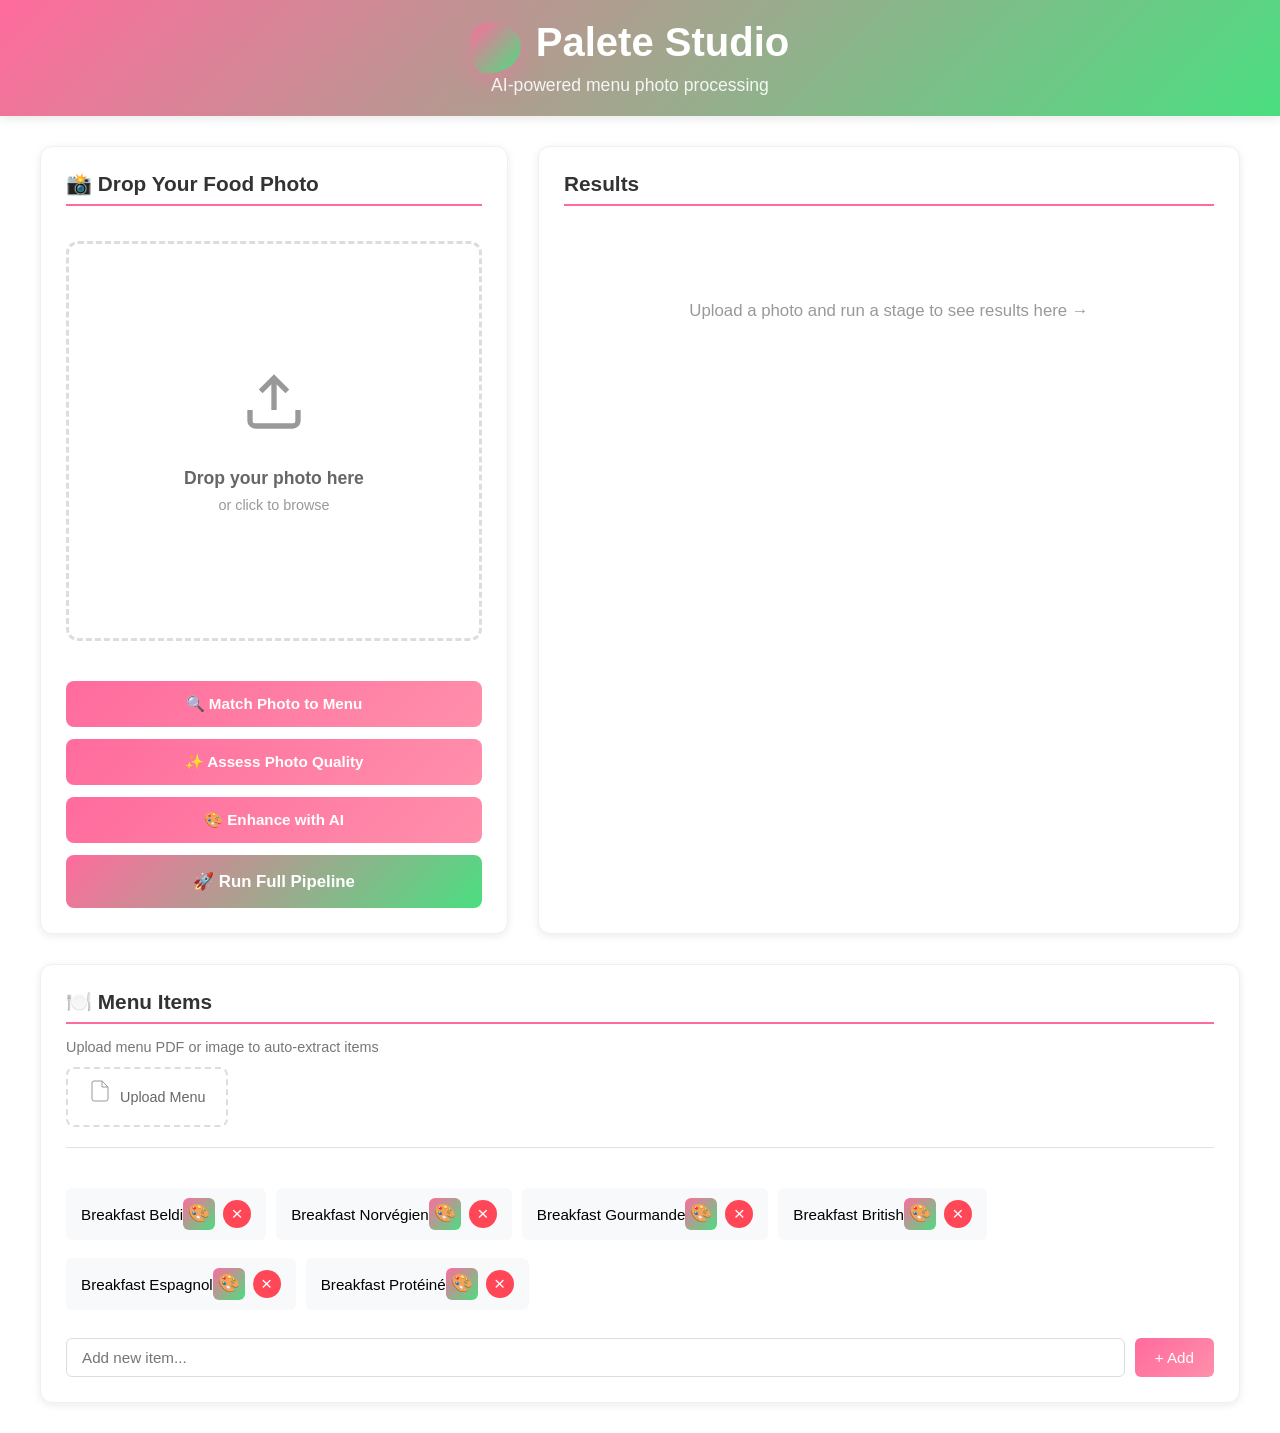
==== commit c54b0a95: "Add AI image generation feature with DALL-E 2 New image generation capability: - Generate profession" ====
--- a/frontend/index.html
+++ b/frontend/index.html
@@ -3,982 +3,171 @@
 <head>
     <meta charset="UTF-8">
     <meta name="viewport" content="width=device-width, initial-scale=1.0">
-    <title>Keja Conciergerie | Premium Property Management in Nairobi</title>
-    <meta name="description" content="Professional Airbnb and short-term rental management in Nairobi. Maximize your property revenue with our expert conciergerie services.">
-    <link rel="preconnect" href="https://fonts.googleapis.com">
-    <link rel="preconnect" href="https://fonts.gstatic.com" crossorigin>
-    <link href="https://fonts.googleapis.com/css2?family=Inter:wght@400;500;600;700;800&display=swap" rel="stylesheet">
+    <title>Palete Studio - AI Menu Photo Processing</title>
+    <link rel="icon" type="image/svg+xml" href="favicon.svg">
     <link rel="stylesheet" href="style.css">
+
+    <!-- Clerk JS SDK -->
+    <script
+        async
+        crossorigin="anonymous"
+        data-clerk-publishable-key="pk_test_dmFsdWVkLWVzY2FyZ290LTY0LmNsZXJrLmFjY291bnRzLmRldiQ"
+        src="https://valued-escargot-64.clerk.accounts.dev/npm/@clerk/clerk-js@latest/dist/clerk.browser.js"
+        type="text/javascript"
+    ></script>
 </head>
 <body>
-    <!-- Navigation -->
-    <nav class="navbar" id="navbar">
-        <div class="container nav-container">
-            <a href="#" class="logo">
-                <span class="logo-icon">K</span>
-                <span class="logo-text">Keja Conciergerie</span>
-            </a>
-            <ul class="nav-links" id="navLinks">
-                <li><a href="#home">Home</a></li>
-                <li><a href="#services">Services</a></li>
-                <li><a href="#for-owners">For Owners</a></li>
-                <li><a href="#pricing">Pricing</a></li>
-                <li><a href="#about">About</a></li>
-                <li><a href="#faq">FAQ</a></li>
-            </ul>
-            <div class="nav-cta">
-                <a href="#estimate" class="btn btn-outline">Get Revenue Estimate</a>
-                <a href="https://wa.me/254700000000" class="btn btn-primary" target="_blank">
-                    <svg class="whatsapp-icon" viewBox="0 0 24 24" fill="currentColor">
-                        <path d="M17.472 14.382c-.297-.149-1.758-.867-2.03-.967-.273-.099-.471-.148-.67.15-.197.297-.767.966-.94 1.164-.173.199-.347.223-.644.075-.297-.15-1.255-.463-2.39-1.475-.883-.788-1.48-1.761-1.653-2.059-.173-.297-.018-.458.13-.606.134-.133.298-.347.446-.52.149-.174.198-.298.298-.497.099-.198.05-.371-.025-.52-.075-.149-.669-1.612-.916-2.207-.242-.579-.487-.5-.669-.51-.173-.008-.371-.01-.57-.01-.198 0-.52.074-.792.372-.272.297-1.04 1.016-1.04 2.479 0 1.462 1.065 2.875 1.213 3.074.149.198 2.096 3.2 5.077 4.487.709.306 1.262.489 1.694.625.712.227 1.36.195 1.871.118.571-.085 1.758-.719 2.006-1.413.248-.694.248-1.289.173-1.413-.074-.124-.272-.198-.57-.347m-5.421 7.403h-.004a9.87 9.87 0 01-5.031-1.378l-.361-.214-3.741.982.998-3.648-.235-.374a9.86 9.86 0 01-1.51-5.26c.001-5.45 4.436-9.884 9.888-9.884 2.64 0 5.122 1.03 6.988 2.898a9.825 9.825 0 012.893 6.994c-.003 5.45-4.437 9.884-9.885 9.884m8.413-18.297A11.815 11.815 0 0012.05 0C5.495 0 .16 5.335.157 11.892c0 2.096.547 4.142 1.588 5.945L.057 24l6.305-1.654a11.882 11.882 0 005.683 1.448h.005c6.554 0 11.89-5.335 11.893-11.893a11.821 11.821 0 00-3.48-8.413z"/>
-                    </svg>
-                    Talk to Us
-                </a>
+    <div class="container">
+        <header>
+            <div class="header-content">
+                <div class="header-title">
+                    <div class="logo-container">
+                        <div class="logo-circle"></div>
+                        <h1>Palete Studio</h1>
+                    </div>
+                    <p>AI-powered menu photo processing</p>
+                </div>
+                <div id="user-button-container" class="user-button-container"></div>
             </div>
-            <button class="mobile-menu-btn" id="mobileMenuBtn" aria-label="Toggle menu">
-                <span></span>
-                <span></span>
-                <span></span>
-            </button>
-        </div>
-    </nav>
+        </header>
 
-    <!-- Hero Section -->
-    <section class="hero" id="home">
-        <div class="container">
-            <div class="hero-content">
-                <div class="hero-badge">Trusted by property owners across Nairobi</div>
-                <h1>Maximize Your Rental Income.<br>We Handle Everything.</h1>
-                <p class="hero-subtitle">Professional short-term rental management for Nairobi property owners. From listing to checkout, we deliver exceptional guest experiences while you earn more.</p>
-                <div class="hero-cta">
-                    <a href="#estimate" class="btn btn-primary btn-lg">
-                        Get a Revenue Estimate
-                        <svg class="btn-arrow" viewBox="0 0 24 24" fill="none" stroke="currentColor" stroke-width="2">
-                            <path d="M5 12h14M12 5l7 7-7 7"/>
-                        </svg>
-                    </a>
-                    <span class="cta-note">Free estimate in 2 minutes</span>
+        <div class="main-content">
+            <!-- Top Section: Photo Upload (Left) + Results (Right) -->
+            <div class="top-section">
+                <!-- Left: Photo Upload -->
+                <div class="panel upload-panel">
+                    <h2>📸 Drop Your Food Photo</h2>
+                    <div class="upload-area" id="uploadArea">
+                        <input type="file" id="photoInput" accept="image/*" onchange="handlePhotoSelect(event)" />
+                        <div class="upload-placeholder">
+                            <svg width="64" height="64" viewBox="0 0 24 24" fill="none" stroke="currentColor" stroke-width="2">
+                                <path d="M21 15v4a2 2 0 0 1-2 2H5a2 2 0 0 1-2-2v-4"></path>
+                                <polyline points="17 8 12 3 7 8"></polyline>
+                                <line x1="12" y1="3" x2="12" y2="15"></line>
+                            </svg>
+                            <p style="font-size: 1.1rem; font-weight: 600; margin-top: 15px;">Drop your photo here</p>
+                            <p style="font-size: 0.9rem; color: #999; margin-top: 8px;">or click to browse</p>
+                        </div>
+                        <div id="photoPreview" class="photo-preview" style="display: none;">
+                            <img id="previewImg" src="" alt="Preview" />
+                        </div>
+                    </div>
+
+                    <!-- Action Buttons -->
+                    <div class="action-buttons-vertical">
+                        <button onclick="runStage2()" class="btn-primary" id="stage2Btn">
+                            🔍 Match Photo to Menu
+                        </button>
+                        <button onclick="runStage3()" class="btn-primary" id="stage3Btn">
+                            ✨ Assess Photo Quality
+                        </button>
+                        <button onclick="runStage4()" class="btn-primary" id="stage4Btn">
+                            🎨 Enhance with AI
+                        </button>
+                        <button onclick="runFullPipeline()" class="btn-full" id="fullPipelineBtn">
+                            🚀 Run Full Pipeline
+                        </button>
+                    </div>
+                </div>
+
+                <!-- Right: Results -->
+                <div class="panel results-panel">
+                    <h2>Results</h2>
+
+                    <div id="loadingIndicator" class="loading" style="display: none;">
+                        <div class="spinner"></div>
+                        <p>Processing...</p>
+                    </div>
+
+                    <div id="resultsContent" class="results-content">
+                        <p class="empty-state">Upload a photo and run a stage to see results here →</p>
+                    </div>
                 </div>
             </div>
-            <div class="hero-image">
-                <div class="hero-image-placeholder">
-                    <div class="hero-stats-card">
-                        <div class="stat-icon">
-                            <svg viewBox="0 0 24 24" fill="none" stroke="currentColor" stroke-width="2">
-                                <path d="M3 9l9-7 9 7v11a2 2 0 0 1-2 2H5a2 2 0 0 1-2-2z"/>
-                                <polyline points="9,22 9,12 15,12 15,22"/>
-                            </svg>
+
+            <!-- Bottom Section: Menu Items (Full Width) -->
+            <div class="panel menu-panel">
+                <h2>🍽️ Menu Items</h2>
+
+                <div class="menu-section">
+                    <!-- Menu Upload (Stage 1) -->
+                    <div class="menu-extract-section">
+                        <p class="section-description">Upload menu PDF or image to auto-extract items</p>
+                        <div class="menu-upload-compact">
+                            <input type="file" id="menuFileInput" accept="image/*,.pdf" onchange="handleMenuFileSelect(event)" />
+                            <div class="menu-upload-placeholder" id="menuUploadPlaceholder">
+                                <svg width="24" height="24" viewBox="0 0 24 24" fill="none" stroke="currentColor">
+                                    <path d="M14 2H6a2 2 0 0 0-2 2v16a2 2 0 0 0 2 2h12a2 2 0 0 0 2-2V8z"></path>
+                                    <polyline points="14 2 14 8 20 8"></polyline>
+                                </svg>
+                                <span>Upload Menu</span>
+                            </div>
+                            <div id="menuFileInfo" class="menu-file-info" style="display: none;">
+                                <span id="menuFileName"></span>
+                                <button onclick="clearMenuFile()" class="btn-remove">×</button>
+                            </div>
+                            <button onclick="extractMenu()" class="btn-extract-compact" id="extractMenuBtn" style="display: none;">
+                                Extract Items
+                            </button>
                         </div>
-                        <div class="stat-content">
-                            <span class="stat-value">+35%</span>
-                            <span class="stat-label">Average Revenue Increase</span>
+                    </div>
+
+                    <!-- Menu Items List -->
+                    <div class="menu-items-editor">
+                        <div id="menuItemsList" class="menu-items-list-horizontal">
+                            <!-- Default items -->
+                            <div class="menu-item">
+                                <span>Breakfast Beldi</span>
+                                <div class="menu-item-actions">
+                                    <button onclick="generateImageForDish('Breakfast Beldi')" class="btn-generate" title="Generate AI image">🎨</button>
+                                    <button onclick="removeMenuItem(this)" class="btn-remove">×</button>
+                                </div>
+                            </div>
+                            <div class="menu-item">
+                                <span>Breakfast Norvégien</span>
+                                <div class="menu-item-actions">
+                                    <button onclick="generateImageForDish('Breakfast Norvégien')" class="btn-generate" title="Generate AI image">🎨</button>
+                                    <button onclick="removeMenuItem(this)" class="btn-remove">×</button>
+                                </div>
+                            </div>
+                            <div class="menu-item">
+                                <span>Breakfast Gourmande</span>
+                                <div class="menu-item-actions">
+                                    <button onclick="generateImageForDish('Breakfast Gourmande')" class="btn-generate" title="Generate AI image">🎨</button>
+                                    <button onclick="removeMenuItem(this)" class="btn-remove">×</button>
+                                </div>
+                            </div>
+                            <div class="menu-item">
+                                <span>Breakfast British</span>
+                                <div class="menu-item-actions">
+                                    <button onclick="generateImageForDish('Breakfast British')" class="btn-generate" title="Generate AI image">🎨</button>
+                                    <button onclick="removeMenuItem(this)" class="btn-remove">×</button>
+                                </div>
+                            </div>
+                            <div class="menu-item">
+                                <span>Breakfast Espagnol</span>
+                                <div class="menu-item-actions">
+                                    <button onclick="generateImageForDish('Breakfast Espagnol')" class="btn-generate" title="Generate AI image">🎨</button>
+                                    <button onclick="removeMenuItem(this)" class="btn-remove">×</button>
+                                </div>
+                            </div>
+                            <div class="menu-item">
+                                <span>Breakfast Protéiné</span>
+                                <div class="menu-item-actions">
+                                    <button onclick="generateImageForDish('Breakfast Protéiné')" class="btn-generate" title="Generate AI image">🎨</button>
+                                    <button onclick="removeMenuItem(this)" class="btn-remove">×</button>
+                                </div>
+                            </div>
+                        </div>
+                        <div class="add-item-form">
+                            <input type="text" id="newItemInput" placeholder="Add new item..." />
+                            <button onclick="addMenuItem()" class="btn-add">+ Add</button>
                         </div>
                     </div>
                 </div>
             </div>
         </div>
-    </section>
-
-    <!-- Proof Points -->
-    <section class="proof-points">
-        <div class="container">
-            <div class="proof-grid">
-                <div class="proof-item">
-                    <div class="proof-icon">
-                        <svg viewBox="0 0 24 24" fill="none" stroke="currentColor" stroke-width="2">
-                            <circle cx="12" cy="12" r="10"/>
-                            <polyline points="12,6 12,12 16,14"/>
-                        </svg>
-                    </div>
-                    <div class="proof-content">
-                        <h3>&lt; 15 min</h3>
-                        <p>Average response time to guest inquiries</p>
-                    </div>
-                </div>
-                <div class="proof-item">
-                    <div class="proof-icon">
-                        <svg viewBox="0 0 24 24" fill="none" stroke="currentColor" stroke-width="2">
-                            <path d="M12 2v4M12 18v4M4.93 4.93l2.83 2.83M16.24 16.24l2.83 2.83M2 12h4M18 12h4M4.93 19.07l2.83-2.83M16.24 7.76l2.83-2.83"/>
-                        </svg>
-                    </div>
-                    <div class="proof-content">
-                        <h3>85%+</h3>
-                        <p>Target occupancy rate achieved</p>
-                    </div>
-                </div>
-                <div class="proof-item">
-                    <div class="proof-icon">
-                        <svg viewBox="0 0 24 24" fill="none" stroke="currentColor" stroke-width="2">
-                            <polygon points="12,2 15.09,8.26 22,9.27 17,14.14 18.18,21.02 12,17.77 5.82,21.02 7,14.14 2,9.27 8.91,8.26"/>
-                        </svg>
-                    </div>
-                    <div class="proof-content">
-                        <h3>4.8+ Stars</h3>
-                        <p>Guest rating target maintained</p>
-                    </div>
-                </div>
-            </div>
-        </div>
-    </section>
-
-    <!-- How It Works -->
-    <section class="how-it-works" id="how-it-works">
-        <div class="container">
-            <div class="section-header">
-                <h2>How It Works</h2>
-                <p>A seamless process designed to maximize your returns while minimizing your effort</p>
-            </div>
-            <div class="steps-grid">
-                <div class="step-card">
-                    <div class="step-number">01</div>
-                    <div class="step-icon">
-                        <svg viewBox="0 0 24 24" fill="none" stroke="currentColor" stroke-width="2">
-                            <path d="M16 21v-2a4 4 0 0 0-4-4H5a4 4 0 0 0-4 4v2"/>
-                            <circle cx="8.5" cy="7" r="4"/>
-                            <line x1="20" y1="8" x2="20" y2="14"/>
-                            <line x1="23" y1="11" x2="17" y2="11"/>
-                        </svg>
-                    </div>
-                    <h3>Onboard</h3>
-                    <p>We visit your property, assess its potential, and create a customized management plan tailored to your goals.</p>
-                </div>
-                <div class="step-card">
-                    <div class="step-number">02</div>
-                    <div class="step-icon">
-                        <svg viewBox="0 0 24 24" fill="none" stroke="currentColor" stroke-width="2">
-                            <line x1="18" y1="20" x2="18" y2="10"/>
-                            <line x1="12" y1="20" x2="12" y2="4"/>
-                            <line x1="6" y1="20" x2="6" y2="14"/>
-                        </svg>
-                    </div>
-                    <h3>Optimize</h3>
-                    <p>Professional photography, compelling listings, and dynamic pricing strategies to maximize your bookings.</p>
-                </div>
-                <div class="step-card">
-                    <div class="step-number">03</div>
-                    <div class="step-icon">
-                        <svg viewBox="0 0 24 24" fill="none" stroke="currentColor" stroke-width="2">
-                            <path d="M12 22s8-4 8-10V5l-8-3-8 3v7c0 6 8 10 8 10z"/>
-                        </svg>
-                    </div>
-                    <h3>Operate</h3>
-                    <p>24/7 guest communication, seamless check-ins, professional cleaning, and proactive maintenance.</p>
-                </div>
-                <div class="step-card">
-                    <div class="step-number">04</div>
-                    <div class="step-icon">
-                        <svg viewBox="0 0 24 24" fill="none" stroke="currentColor" stroke-width="2">
-                            <path d="M14 2H6a2 2 0 0 0-2 2v16a2 2 0 0 0 2 2h12a2 2 0 0 0 2-2V8z"/>
-                            <polyline points="14,2 14,8 20,8"/>
-                            <line x1="16" y1="13" x2="8" y2="13"/>
-                            <line x1="16" y1="17" x2="8" y2="17"/>
-                        </svg>
-                    </div>
-                    <h3>Report</h3>
-                    <p>Transparent monthly reports with earnings, occupancy stats, guest feedback, and property insights.</p>
-                </div>
-            </div>
-        </div>
-    </section>
-
-    <!-- Services Section -->
-    <section class="services" id="services">
-        <div class="container">
-            <div class="section-header">
-                <h2>Our Services</h2>
-                <p>Comprehensive property management solutions for short-term and mid-term rentals</p>
-            </div>
-            <div class="services-grid">
-                <div class="service-card">
-                    <div class="service-icon">
-                        <svg viewBox="0 0 24 24" fill="none" stroke="currentColor" stroke-width="2">
-                            <rect x="3" y="3" width="18" height="18" rx="2" ry="2"/>
-                            <circle cx="8.5" cy="8.5" r="1.5"/>
-                            <polyline points="21,15 16,10 5,21"/>
-                        </svg>
-                    </div>
-                    <h3>Listing Setup</h3>
-                    <p>Professional photography, compelling copywriting, and multi-channel distribution on Airbnb, Booking.com, and more.</p>
-                    <ul class="service-features">
-                        <li>Professional photo shoot</li>
-                        <li>SEO-optimized descriptions</li>
-                        <li>Multi-platform listing</li>
-                    </ul>
-                </div>
-                <div class="service-card">
-                    <div class="service-icon">
-                        <svg viewBox="0 0 24 24" fill="none" stroke="currentColor" stroke-width="2">
-                            <line x1="12" y1="1" x2="12" y2="23"/>
-                            <path d="M17 5H9.5a3.5 3.5 0 0 0 0 7h5a3.5 3.5 0 0 1 0 7H6"/>
-                        </svg>
-                    </div>
-                    <h3>Pricing & Revenue</h3>
-                    <p>Dynamic pricing optimization using market data, seasonal trends, and competitor analysis to maximize your income.</p>
-                    <ul class="service-features">
-                        <li>Dynamic pricing algorithms</li>
-                        <li>Market analysis</li>
-                        <li>Revenue optimization</li>
-                    </ul>
-                </div>
-                <div class="service-card">
-                    <div class="service-icon">
-                        <svg viewBox="0 0 24 24" fill="none" stroke="currentColor" stroke-width="2">
-                            <path d="M21 15a2 2 0 0 1-2 2H7l-4 4V5a2 2 0 0 1 2-2h14a2 2 0 0 1 2 2z"/>
-                        </svg>
-                    </div>
-                    <h3>Guest Experience</h3>
-                    <p>24/7 guest support, seamless digital check-in, local recommendations, and swift issue resolution.</p>
-                    <ul class="service-features">
-                        <li>24/7 guest communication</li>
-                        <li>Smart lock check-in</li>
-                        <li>Local area guides</li>
-                    </ul>
-                </div>
-                <div class="service-card">
-                    <div class="service-icon">
-                        <svg viewBox="0 0 24 24" fill="none" stroke="currentColor" stroke-width="2">
-                            <path d="M3 9l9-7 9 7v11a2 2 0 0 1-2 2H5a2 2 0 0 1-2-2z"/>
-                            <polyline points="9,22 9,12 15,12 15,22"/>
-                        </svg>
-                    </div>
-                    <h3>Cleaning & Laundry</h3>
-                    <p>Hotel-standard cleaning protocols, fresh linens, and quality inspections after every guest checkout.</p>
-                    <ul class="service-features">
-                        <li>Professional deep cleaning</li>
-                        <li>Premium linen service</li>
-                        <li>Quality checklists</li>
-                    </ul>
-                </div>
-                <div class="service-card">
-                    <div class="service-icon">
-                        <svg viewBox="0 0 24 24" fill="none" stroke="currentColor" stroke-width="2">
-                            <path d="M14.7 6.3a1 1 0 0 0 0 1.4l1.6 1.6a1 1 0 0 0 1.4 0l3.77-3.77a6 6 0 0 1-7.94 7.94l-6.91 6.91a2.12 2.12 0 0 1-3-3l6.91-6.91a6 6 0 0 1 7.94-7.94l-3.76 3.76z"/>
-                        </svg>
-                    </div>
-                    <h3>Maintenance</h3>
-                    <p>Proactive property maintenance, trusted contractor network, and rapid response to any issues.</p>
-                    <ul class="service-features">
-                        <li>Preventive maintenance</li>
-                        <li>Emergency repairs</li>
-                        <li>Vendor management</li>
-                    </ul>
-                </div>
-                <div class="service-card">
-                    <div class="service-icon">
-                        <svg viewBox="0 0 24 24" fill="none" stroke="currentColor" stroke-width="2">
-                            <polyline points="9,11 12,14 22,4"/>
-                            <path d="M21 12v7a2 2 0 0 1-2 2H5a2 2 0 0 1-2-2V5a2 2 0 0 1 2-2h11"/>
-                        </svg>
-                    </div>
-                    <h3>Restocking & Inspections</h3>
-                    <p>Regular inventory checks, amenity restocking, and thorough property inspections to maintain standards.</p>
-                    <ul class="service-features">
-                        <li>Amenity management</li>
-                        <li>Inventory tracking</li>
-                        <li>Regular inspections</li>
-                    </ul>
-                </div>
-            </div>
-        </div>
-    </section>
-
-    <!-- For Owners Section -->
-    <section class="for-owners" id="for-owners">
-        <div class="container">
-            <div class="section-header">
-                <h2>For Property Owners</h2>
-                <p>Whether you're an investor, diaspora owner, or busy professional, we've got you covered</p>
-            </div>
-
-            <div class="owner-types">
-                <div class="owner-card">
-                    <div class="owner-icon">
-                        <svg viewBox="0 0 24 24" fill="none" stroke="currentColor" stroke-width="2">
-                            <rect x="2" y="7" width="20" height="14" rx="2" ry="2"/>
-                            <path d="M16 21V5a2 2 0 0 0-2-2h-4a2 2 0 0 0-2 2v16"/>
-                        </svg>
-                    </div>
-                    <h3>Property Investors</h3>
-                    <p>Maximize ROI on your real estate investments with professional management and optimized pricing.</p>
-                </div>
-                <div class="owner-card">
-                    <div class="owner-icon">
-                        <svg viewBox="0 0 24 24" fill="none" stroke="currentColor" stroke-width="2">
-                            <circle cx="12" cy="12" r="10"/>
-                            <line x1="2" y1="12" x2="22" y2="12"/>
-                            <path d="M12 2a15.3 15.3 0 0 1 4 10 15.3 15.3 0 0 1-4 10 15.3 15.3 0 0 1-4-10 15.3 15.3 0 0 1 4-10z"/>
-                        </svg>
-                    </div>
-                    <h3>Diaspora Owners</h3>
-                    <p>Own property in Nairobi but live abroad? We're your trusted eyes, ears, and hands on the ground.</p>
-                </div>
-                <div class="owner-card">
-                    <div class="owner-icon">
-                        <svg viewBox="0 0 24 24" fill="none" stroke="currentColor" stroke-width="2">
-                            <rect x="3" y="4" width="18" height="18" rx="2" ry="2"/>
-                            <line x1="16" y1="2" x2="16" y2="6"/>
-                            <line x1="8" y1="2" x2="8" y2="6"/>
-                            <line x1="3" y1="10" x2="21" y2="10"/>
-                        </svg>
-                    </div>
-                    <h3>Busy Professionals</h3>
-                    <p>No time to manage bookings and guests? Focus on your career while we handle everything.</p>
-                </div>
-            </div>
-
-            <div class="comparison-section">
-                <h3>What You Handle vs. What We Handle</h3>
-                <div class="comparison-table">
-                    <div class="comparison-column owner-column">
-                        <div class="column-header">
-                            <span class="column-icon">You</span>
-                            Owner Responsibilities
-                        </div>
-                        <ul>
-                            <li>
-                                <svg viewBox="0 0 24 24" fill="none" stroke="currentColor" stroke-width="2"><polyline points="20,6 9,17 4,12"/></svg>
-                                Provide a well-maintained property
-                            </li>
-                            <li>
-                                <svg viewBox="0 0 24 24" fill="none" stroke="currentColor" stroke-width="2"><polyline points="20,6 9,17 4,12"/></svg>
-                                Basic furniture and amenities
-                            </li>
-                            <li>
-                                <svg viewBox="0 0 24 24" fill="none" stroke="currentColor" stroke-width="2"><polyline points="20,6 9,17 4,12"/></svg>
-                                Approve major maintenance decisions
-                            </li>
-                            <li>
-                                <svg viewBox="0 0 24 24" fill="none" stroke="currentColor" stroke-width="2"><polyline points="20,6 9,17 4,12"/></svg>
-                                Review monthly reports
-                            </li>
-                            <li>
-                                <svg viewBox="0 0 24 24" fill="none" stroke="currentColor" stroke-width="2"><polyline points="20,6 9,17 4,12"/></svg>
-                                Collect your earnings
-                            </li>
-                        </ul>
-                    </div>
-                    <div class="comparison-column keja-column">
-                        <div class="column-header">
-                            <span class="column-icon keja">K</span>
-                            Keja Handles
-                        </div>
-                        <ul>
-                            <li>
-                                <svg viewBox="0 0 24 24" fill="none" stroke="currentColor" stroke-width="2"><polyline points="20,6 9,17 4,12"/></svg>
-                                Professional photography & listings
-                            </li>
-                            <li>
-                                <svg viewBox="0 0 24 24" fill="none" stroke="currentColor" stroke-width="2"><polyline points="20,6 9,17 4,12"/></svg>
-                                Dynamic pricing optimization
-                            </li>
-                            <li>
-                                <svg viewBox="0 0 24 24" fill="none" stroke="currentColor" stroke-width="2"><polyline points="20,6 9,17 4,12"/></svg>
-                                24/7 guest communication
-                            </li>
-                            <li>
-                                <svg viewBox="0 0 24 24" fill="none" stroke="currentColor" stroke-width="2"><polyline points="20,6 9,17 4,12"/></svg>
-                                Check-in/check-out coordination
-                            </li>
-                            <li>
-                                <svg viewBox="0 0 24 24" fill="none" stroke="currentColor" stroke-width="2"><polyline points="20,6 9,17 4,12"/></svg>
-                                Professional cleaning & laundry
-                            </li>
-                            <li>
-                                <svg viewBox="0 0 24 24" fill="none" stroke="currentColor" stroke-width="2"><polyline points="20,6 9,17 4,12"/></svg>
-                                Maintenance coordination
-                            </li>
-                            <li>
-                                <svg viewBox="0 0 24 24" fill="none" stroke="currentColor" stroke-width="2"><polyline points="20,6 9,17 4,12"/></svg>
-                                Restocking & inspections
-                            </li>
-                            <li>
-                                <svg viewBox="0 0 24 24" fill="none" stroke="currentColor" stroke-width="2"><polyline points="20,6 9,17 4,12"/></svg>
-                                Transparent monthly reporting
-                            </li>
-                        </ul>
-                    </div>
-                </div>
-            </div>
-
-            <div class="reporting-preview">
-                <h3>Transparent Reporting</h3>
-                <p>Stay informed with detailed monthly reports delivered straight to your inbox</p>
-                <div class="report-mockup">
-                    <div class="report-card">
-                        <div class="report-header">
-                            <span>Monthly Revenue Report</span>
-                            <span class="report-date">January 2025</span>
-                        </div>
-                        <div class="report-stats">
-                            <div class="report-stat">
-                                <span class="report-label">Total Revenue</span>
-                                <span class="report-value">KES 185,000</span>
-                            </div>
-                            <div class="report-stat">
-                                <span class="report-label">Occupancy</span>
-                                <span class="report-value">87%</span>
-                            </div>
-                            <div class="report-stat">
-                                <span class="report-label">Avg. Rating</span>
-                                <span class="report-value">4.9</span>
-                            </div>
-                        </div>
-                        <div class="report-chart">
-                            <div class="chart-bar" style="height: 60%"></div>
-                            <div class="chart-bar" style="height: 80%"></div>
-                            <div class="chart-bar" style="height: 75%"></div>
-                            <div class="chart-bar" style="height: 90%"></div>
-                            <div class="chart-bar" style="height: 85%"></div>
-                            <div class="chart-bar" style="height: 95%"></div>
-                            <div class="chart-bar highlight" style="height: 87%"></div>
-                        </div>
-                    </div>
-                </div>
-            </div>
-        </div>
-    </section>
-
-    <!-- Testimonials -->
-    <section class="testimonials">
-        <div class="container">
-            <div class="section-header">
-                <h2>What Our Owners Say</h2>
-                <p>Join property owners who trust Keja Conciergerie with their investments</p>
-            </div>
-            <div class="testimonials-grid">
-                <div class="testimonial-card">
-                    <div class="testimonial-rating">
-                        <svg viewBox="0 0 24 24" fill="currentColor"><polygon points="12,2 15.09,8.26 22,9.27 17,14.14 18.18,21.02 12,17.77 5.82,21.02 7,14.14 2,9.27 8.91,8.26"/></svg>
-                        <svg viewBox="0 0 24 24" fill="currentColor"><polygon points="12,2 15.09,8.26 22,9.27 17,14.14 18.18,21.02 12,17.77 5.82,21.02 7,14.14 2,9.27 8.91,8.26"/></svg>
-                        <svg viewBox="0 0 24 24" fill="currentColor"><polygon points="12,2 15.09,8.26 22,9.27 17,14.14 18.18,21.02 12,17.77 5.82,21.02 7,14.14 2,9.27 8.91,8.26"/></svg>
-                        <svg viewBox="0 0 24 24" fill="currentColor"><polygon points="12,2 15.09,8.26 22,9.27 17,14.14 18.18,21.02 12,17.77 5.82,21.02 7,14.14 2,9.27 8.91,8.26"/></svg>
-                        <svg viewBox="0 0 24 24" fill="currentColor"><polygon points="12,2 15.09,8.26 22,9.27 17,14.14 18.18,21.02 12,17.77 5.82,21.02 7,14.14 2,9.27 8.91,8.26"/></svg>
-                    </div>
-                    <p class="testimonial-text">"Living in London, I was worried about managing my Kilimani apartment. Keja took over and my revenue increased by 40% in the first three months. The monthly reports give me complete peace of mind."</p>
-                    <div class="testimonial-author">
-                        <div class="author-avatar">JM</div>
-                        <div class="author-info">
-                            <span class="author-name">James M.</span>
-                            <span class="author-role">Diaspora Owner, Kilimani</span>
-                        </div>
-                    </div>
-                </div>
-                <div class="testimonial-card">
-                    <div class="testimonial-rating">
-                        <svg viewBox="0 0 24 24" fill="currentColor"><polygon points="12,2 15.09,8.26 22,9.27 17,14.14 18.18,21.02 12,17.77 5.82,21.02 7,14.14 2,9.27 8.91,8.26"/></svg>
-                        <svg viewBox="0 0 24 24" fill="currentColor"><polygon points="12,2 15.09,8.26 22,9.27 17,14.14 18.18,21.02 12,17.77 5.82,21.02 7,14.14 2,9.27 8.91,8.26"/></svg>
-                        <svg viewBox="0 0 24 24" fill="currentColor"><polygon points="12,2 15.09,8.26 22,9.27 17,14.14 18.18,21.02 12,17.77 5.82,21.02 7,14.14 2,9.27 8.91,8.26"/></svg>
-                        <svg viewBox="0 0 24 24" fill="currentColor"><polygon points="12,2 15.09,8.26 22,9.27 17,14.14 18.18,21.02 12,17.77 5.82,21.02 7,14.14 2,9.27 8.91,8.26"/></svg>
-                        <svg viewBox="0 0 24 24" fill="currentColor"><polygon points="12,2 15.09,8.26 22,9.27 17,14.14 18.18,21.02 12,17.77 5.82,21.02 7,14.14 2,9.27 8.91,8.26"/></svg>
-                    </div>
-                    <p class="testimonial-text">"As a busy consultant, I had no time to handle guest messages and turnovers. The Keja team is incredibly responsive and professional. My Westlands studio is now consistently booked."</p>
-                    <div class="testimonial-author">
-                        <div class="author-avatar">SW</div>
-                        <div class="author-info">
-                            <span class="author-name">Sarah W.</span>
-                            <span class="author-role">Property Investor, Westlands</span>
-                        </div>
-                    </div>
-                </div>
-                <div class="testimonial-card">
-                    <div class="testimonial-rating">
-                        <svg viewBox="0 0 24 24" fill="currentColor"><polygon points="12,2 15.09,8.26 22,9.27 17,14.14 18.18,21.02 12,17.77 5.82,21.02 7,14.14 2,9.27 8.91,8.26"/></svg>
-                        <svg viewBox="0 0 24 24" fill="currentColor"><polygon points="12,2 15.09,8.26 22,9.27 17,14.14 18.18,21.02 12,17.77 5.82,21.02 7,14.14 2,9.27 8.91,8.26"/></svg>
-                        <svg viewBox="0 0 24 24" fill="currentColor"><polygon points="12,2 15.09,8.26 22,9.27 17,14.14 18.18,21.02 12,17.77 5.82,21.02 7,14.14 2,9.27 8.91,8.26"/></svg>
-                        <svg viewBox="0 0 24 24" fill="currentColor"><polygon points="12,2 15.09,8.26 22,9.27 17,14.14 18.18,21.02 12,17.77 5.82,21.02 7,14.14 2,9.27 8.91,8.26"/></svg>
-                        <svg viewBox="0 0 24 24" fill="currentColor"><polygon points="12,2 15.09,8.26 22,9.27 17,14.14 18.18,21.02 12,17.77 5.82,21.02 7,14.14 2,9.27 8.91,8.26"/></svg>
-                    </div>
-                    <p class="testimonial-text">"The attention to detail is outstanding. From the professional photos to the quality cleaning standards, everything reflects well on my property. Guest reviews have been amazing."</p>
-                    <div class="testimonial-author">
-                        <div class="author-avatar">PO</div>
-                        <div class="author-info">
-                            <span class="author-name">Peter O.</span>
-                            <span class="author-role">Multiple Properties, Karen</span>
-                        </div>
-                    </div>
-                </div>
-            </div>
-        </div>
-    </section>
-
-    <!-- Pricing Section -->
-    <section class="pricing" id="pricing">
-        <div class="container">
-            <div class="section-header">
-                <h2>Transparent Pricing</h2>
-                <p>Choose the plan that fits your property and goals. No hidden fees.</p>
-            </div>
-            <div class="pricing-grid">
-                <div class="pricing-card">
-                    <div class="pricing-header">
-                        <h3>Essential</h3>
-                        <p class="pricing-desc">Perfect for single properties</p>
-                        <div class="pricing-amount">
-                            <span class="price">15%</span>
-                            <span class="price-note">of booking revenue</span>
-                        </div>
-                    </div>
-                    <ul class="pricing-features">
-                        <li>
-                            <svg viewBox="0 0 24 24" fill="none" stroke="currentColor" stroke-width="2"><polyline points="20,6 9,17 4,12"/></svg>
-                            Listing creation & optimization
-                        </li>
-                        <li>
-                            <svg viewBox="0 0 24 24" fill="none" stroke="currentColor" stroke-width="2"><polyline points="20,6 9,17 4,12"/></svg>
-                            Guest communication (business hours)
-                        </li>
-                        <li>
-                            <svg viewBox="0 0 24 24" fill="none" stroke="currentColor" stroke-width="2"><polyline points="20,6 9,17 4,12"/></svg>
-                            Check-in coordination
-                        </li>
-                        <li>
-                            <svg viewBox="0 0 24 24" fill="none" stroke="currentColor" stroke-width="2"><polyline points="20,6 9,17 4,12"/></svg>
-                            Monthly performance reports
-                        </li>
-                        <li>
-                            <svg viewBox="0 0 24 24" fill="none" stroke="currentColor" stroke-width="2"><polyline points="20,6 9,17 4,12"/></svg>
-                            Basic pricing recommendations
-                        </li>
-                    </ul>
-                    <a href="#estimate" class="btn btn-outline btn-block">Get Started</a>
-                </div>
-                <div class="pricing-card featured">
-                    <div class="pricing-badge">Most Popular</div>
-                    <div class="pricing-header">
-                        <h3>Plus</h3>
-                        <p class="pricing-desc">Full-service management</p>
-                        <div class="pricing-amount">
-                            <span class="price">20%</span>
-                            <span class="price-note">of booking revenue</span>
-                        </div>
-                    </div>
-                    <ul class="pricing-features">
-                        <li>
-                            <svg viewBox="0 0 24 24" fill="none" stroke="currentColor" stroke-width="2"><polyline points="20,6 9,17 4,12"/></svg>
-                            Everything in Essential
-                        </li>
-                        <li>
-                            <svg viewBox="0 0 24 24" fill="none" stroke="currentColor" stroke-width="2"><polyline points="20,6 9,17 4,12"/></svg>
-                            24/7 guest support
-                        </li>
-                        <li>
-                            <svg viewBox="0 0 24 24" fill="none" stroke="currentColor" stroke-width="2"><polyline points="20,6 9,17 4,12"/></svg>
-                            Professional photography
-                        </li>
-                        <li>
-                            <svg viewBox="0 0 24 24" fill="none" stroke="currentColor" stroke-width="2"><polyline points="20,6 9,17 4,12"/></svg>
-                            Dynamic pricing optimization
-                        </li>
-                        <li>
-                            <svg viewBox="0 0 24 24" fill="none" stroke="currentColor" stroke-width="2"><polyline points="20,6 9,17 4,12"/></svg>
-                            Maintenance coordination
-                        </li>
-                        <li>
-                            <svg viewBox="0 0 24 24" fill="none" stroke="currentColor" stroke-width="2"><polyline points="20,6 9,17 4,12"/></svg>
-                            Property inspections
-                        </li>
-                    </ul>
-                    <a href="#estimate" class="btn btn-primary btn-block">Get Started</a>
-                </div>
-                <div class="pricing-card">
-                    <div class="pricing-header">
-                        <h3>Premium</h3>
-                        <p class="pricing-desc">White-glove service</p>
-                        <div class="pricing-amount">
-                            <span class="price">25%</span>
-                            <span class="price-note">of booking revenue</span>
-                        </div>
-                    </div>
-                    <ul class="pricing-features">
-                        <li>
-                            <svg viewBox="0 0 24 24" fill="none" stroke="currentColor" stroke-width="2"><polyline points="20,6 9,17 4,12"/></svg>
-                            Everything in Plus
-                        </li>
-                        <li>
-                            <svg viewBox="0 0 24 24" fill="none" stroke="currentColor" stroke-width="2"><polyline points="20,6 9,17 4,12"/></svg>
-                            Interior styling consultation
-                        </li>
-                        <li>
-                            <svg viewBox="0 0 24 24" fill="none" stroke="currentColor" stroke-width="2"><polyline points="20,6 9,17 4,12"/></svg>
-                            VIP guest amenities
-                        </li>
-                        <li>
-                            <svg viewBox="0 0 24 24" fill="none" stroke="currentColor" stroke-width="2"><polyline points="20,6 9,17 4,12"/></svg>
-                            Priority maintenance response
-                        </li>
-                        <li>
-                            <svg viewBox="0 0 24 24" fill="none" stroke="currentColor" stroke-width="2"><polyline points="20,6 9,17 4,12"/></svg>
-                            Dedicated account manager
-                        </li>
-                        <li>
-                            <svg viewBox="0 0 24 24" fill="none" stroke="currentColor" stroke-width="2"><polyline points="20,6 9,17 4,12"/></svg>
-                            Quarterly strategy reviews
-                        </li>
-                    </ul>
-                    <a href="#estimate" class="btn btn-outline btn-block">Get Started</a>
-                </div>
-            </div>
-            <div class="pricing-note">
-                <h4>Additional Pass-Through Costs</h4>
-                <p>The following are charged at cost with no markup:</p>
-                <div class="pass-through-items">
-                    <span>Professional cleaning (per turnover)</span>
-                    <span>Laundry service</span>
-                    <span>Amenity restocking</span>
-                    <span>Maintenance & repairs</span>
-                </div>
-            </div>
-        </div>
-    </section>
-
-    <!-- Case Study -->
-    <section class="case-study">
-        <div class="container">
-            <div class="case-study-content">
-                <div class="case-study-header">
-                    <span class="case-study-label">Case Study</span>
-                    <h2>2-Bedroom Apartment, Kilimani</h2>
-                </div>
-                <div class="case-study-stats">
-                    <div class="case-stat">
-                        <span class="case-stat-label">Before Keja</span>
-                        <span class="case-stat-value before">KES 65,000/mo</span>
-                        <span class="case-stat-note">Long-term rental</span>
-                    </div>
-                    <div class="case-stat-arrow">
-                        <svg viewBox="0 0 24 24" fill="none" stroke="currentColor" stroke-width="2">
-                            <path d="M5 12h14M12 5l7 7-7 7"/>
-                        </svg>
-                    </div>
-                    <div class="case-stat">
-                        <span class="case-stat-label">With Keja</span>
-                        <span class="case-stat-value after">KES 145,000/mo</span>
-                        <span class="case-stat-note">Short-term average</span>
-                    </div>
-                </div>
-                <div class="case-study-details">
-                    <div class="case-detail">
-                        <span class="detail-value">87%</span>
-                        <span class="detail-label">Occupancy Rate</span>
-                    </div>
-                    <div class="case-detail">
-                        <span class="detail-value">4.9</span>
-                        <span class="detail-label">Guest Rating</span>
-                    </div>
-                    <div class="case-detail">
-                        <span class="detail-value">+123%</span>
-                        <span class="detail-label">Revenue Increase</span>
-                    </div>
-                </div>
-            </div>
-        </div>
-    </section>
-
-    <!-- About Section -->
-    <section class="about" id="about">
-        <div class="container">
-            <div class="about-content">
-                <div class="about-text">
-                    <h2>Why Keja Conciergerie?</h2>
-                    <p class="about-lead">We're not just property managers. We're hospitality professionals dedicated to maximizing your investment while delivering exceptional guest experiences.</p>
-                    <div class="about-values">
-                        <div class="value-item">
-                            <h4>Local Expertise</h4>
-                            <p>Deep knowledge of Nairobi's rental market, neighborhoods, and guest preferences.</p>
-                        </div>
-                        <div class="value-item">
-                            <h4>Hospitality Standards</h4>
-                            <p>Hotel-level quality in everything we do, from cleaning to guest communication.</p>
-                        </div>
-                        <div class="value-item">
-                            <h4>Complete Transparency</h4>
-                            <p>Real-time access to your property's performance. No surprises, just results.</p>
-                        </div>
-                        <div class="value-item">
-                            <h4>Technology-Driven</h4>
-                            <p>Smart pricing, automated operations, and seamless guest experiences.</p>
-                        </div>
-                    </div>
-                </div>
-                <div class="about-trust">
-                    <div class="trust-badges">
-                        <div class="trust-badge">
-                            <svg viewBox="0 0 24 24" fill="none" stroke="currentColor" stroke-width="2">
-                                <circle cx="12" cy="12" r="10"/>
-                                <polyline points="12,6 12,12 16,14"/>
-                            </svg>
-                            <span>24/7 Guest Support</span>
-                        </div>
-                        <div class="trust-badge">
-                            <svg viewBox="0 0 24 24" fill="none" stroke="currentColor" stroke-width="2">
-                                <path d="M12 22s8-4 8-10V5l-8-3-8 3v7c0 6 8 10 8 10z"/>
-                            </svg>
-                            <span>Professional Cleaning QA</span>
-                        </div>
-                        <div class="trust-badge">
-                            <svg viewBox="0 0 24 24" fill="none" stroke="currentColor" stroke-width="2">
-                                <path d="M14 2H6a2 2 0 0 0-2 2v16a2 2 0 0 0 2 2h12a2 2 0 0 0 2-2V8z"/>
-                                <polyline points="14,2 14,8 20,8"/>
-                                <line x1="16" y1="13" x2="8" y2="13"/>
-                                <line x1="16" y1="17" x2="8" y2="17"/>
-                            </svg>
-                            <span>Monthly Owner Reports</span>
-                        </div>
-                    </div>
-                </div>
-            </div>
-        </div>
-    </section>
-
-    <!-- FAQ Section -->
-    <section class="faq" id="faq">
-        <div class="container">
-            <div class="section-header">
-                <h2>Frequently Asked Questions</h2>
-                <p>Everything you need to know about partnering with Keja Conciergerie</p>
-            </div>
-            <div class="faq-list">
-                <div class="faq-item">
-                    <button class="faq-question">
-                        <span>What is the minimum contract length?</span>
-                        <svg viewBox="0 0 24 24" fill="none" stroke="currentColor" stroke-width="2">
-                            <polyline points="6,9 12,15 18,9"/>
-                        </svg>
-                    </button>
-                    <div class="faq-answer">
-                        <p>We recommend a minimum 6-month commitment to see meaningful results from our optimization strategies. However, we offer flexible terms and you can exit with 30 days notice after the initial period.</p>
-                    </div>
-                </div>
-                <div class="faq-item">
-                    <button class="faq-question">
-                        <span>Can I still use my property for personal stays?</span>
-                        <svg viewBox="0 0 24 24" fill="none" stroke="currentColor" stroke-width="2">
-                            <polyline points="6,9 12,15 18,9"/>
-                        </svg>
-                    </button>
-                    <div class="faq-answer">
-                        <p>Absolutely! You can block dates for personal use anytime through our owner portal or by contacting us directly. We just ask for reasonable notice so we can adjust the calendar and avoid booking conflicts.</p>
-                    </div>
-                </div>
-                <div class="faq-item">
-                    <button class="faq-question">
-                        <span>How do you handle property damages?</span>
-                        <svg viewBox="0 0 24 24" fill="none" stroke="currentColor" stroke-width="2">
-                            <polyline points="6,9 12,15 18,9"/>
-                        </svg>
-                    </button>
-                    <div class="faq-answer">
-                        <p>We collect security deposits from guests and have comprehensive damage documentation processes. Minor damages are claimed through Airbnb's Host Guarantee or guest deposits. For significant issues, we document everything and assist with insurance claims.</p>
-                    </div>
-                </div>
-                <div class="faq-item">
-                    <button class="faq-question">
-                        <span>How is pricing determined for my property?</span>
-                        <svg viewBox="0 0 24 24" fill="none" stroke="currentColor" stroke-width="2">
-                            <polyline points="6,9 12,15 18,9"/>
-                        </svg>
-                    </button>
-                    <div class="faq-answer">
-                        <p>We use dynamic pricing software that analyzes market demand, competitor rates, seasonal trends, local events, and your property's unique features. Prices adjust automatically to maximize both occupancy and revenue. You always have final approval on pricing ranges.</p>
-                    </div>
-                </div>
-                <div class="faq-item">
-                    <button class="faq-question">
-                        <span>What are the minimum property requirements?</span>
-                        <svg viewBox="0 0 24 24" fill="none" stroke="currentColor" stroke-width="2">
-                            <polyline points="6,9 12,15 18,9"/>
-                        </svg>
-                    </button>
-                    <div class="faq-answer">
-                        <p>Properties should be fully furnished, well-maintained, and located in areas with short-term rental demand (Kilimani, Westlands, Karen, Lavington, etc.). We require reliable Wi-Fi, quality bedding, and essential amenities. During onboarding, we'll advise on any improvements that could boost your listing's appeal.</p>
-                    </div>
-                </div>
-                <div class="faq-item">
-                    <button class="faq-question">
-                        <span>How and when do I get paid?</span>
-                        <svg viewBox="0 0 24 24" fill="none" stroke="currentColor" stroke-width="2">
-                            <polyline points="6,9 12,15 18,9"/>
-                        </svg>
-                    </button>
-                    <div class="faq-answer">
-                        <p>Earnings are transferred to your bank account monthly, typically by the 10th of each month for the previous month's bookings. You'll receive a detailed statement showing all bookings, revenue, management fees, and pass-through costs.</p>
-                    </div>
-                </div>
-                <div class="faq-item">
-                    <button class="faq-question">
-                        <span>Do you handle mid-term rentals too?</span>
-                        <svg viewBox="0 0 24 24" fill="none" stroke="currentColor" stroke-width="2">
-                            <polyline points="6,9 12,15 18,9"/>
-                        </svg>
-                    </button>
-                    <div class="faq-answer">
-                        <p>Yes! We manage both short-term (nightly) and mid-term (monthly) rentals. Mid-term rentals can offer more stable income with less turnover. During your consultation, we'll discuss the best strategy for your property and goals.</p>
-                    </div>
-                </div>
-            </div>
-        </div>
-    </section>
-
-    <!-- Revenue Estimate Form -->
-    <section class="estimate-form" id="estimate">
-        <div class="container">
-            <div class="form-wrapper">
-                <div class="form-header">
-                    <h2>Get Your Free Revenue Estimate</h2>
-                    <p>Discover your property's earning potential in just 2 minutes</p>
-                </div>
-                <form id="revenueEstimateForm" class="estimate-form-fields">
-                    <div class="form-row">
-                        <div class="form-group">
-                            <label for="location">Property Location</label>
-                            <select id="location" name="location" required>
-                                <option value="">Select neighborhood</option>
-                                <option value="kilimani">Kilimani</option>
-                                <option value="westlands">Westlands</option>
-                                <option value="karen">Karen</option>
-                                <option value="lavington">Lavington</option>
-                                <option value="kileleshwa">Kileleshwa</option>
-                                <option value="upperhill">Upper Hill</option>
-                                <option value="parklands">Parklands</option>
-                                <option value="other">Other</option>
-                            </select>
-                        </div>
-                        <div class="form-group">
-                            <label for="bedrooms">Number of Bedrooms</label>
-                            <select id="bedrooms" name="bedrooms" required>
-                                <option value="">Select bedrooms</option>
-                                <option value="studio">Studio</option>
-                                <option value="1">1 Bedroom</option>
-                                <option value="2">2 Bedrooms</option>
-                                <option value="3">3 Bedrooms</option>
-                                <option value="4+">4+ Bedrooms</option>
-                            </select>
-                        </div>
-                    </div>
-                    <div class="form-row">
-                        <div class="form-group">
-                            <label for="furnishing">Furnishing Level</label>
-                            <select id="furnishing" name="furnishing" required>
-                                <option value="">Select furnishing</option>
-                                <option value="basic">Basic - Functional furniture</option>
-                                <option value="standard">Standard - Comfortable & modern</option>
-                                <option value="luxury">Luxury - High-end finishes</option>
-                            </select>
-                        </div>
-                        <div class="form-group">
-                            <label for="channels">Current Listing Channels</label>
-                            <select id="channels" name="channels" required>
-                                <option value="">Select current status</option>
-                                <option value="none">Not yet listed</option>
-                                <option value="airbnb">Airbnb only</option>
-                                <option value="booking">Booking.com only</option>
-                                <option value="multiple">Multiple platforms</option>
-                                <option value="longterm">Currently long-term rental</option>
-                            </select>
-                        </div>
-                    </div>
-                    <div class="form-row">
-                        <div class="form-group">
-                            <label for="target">Rental Target</label>
-                            <select id="target" name="target" required>
-                                <option value="">Select preference</option>
-                                <option value="short">Short-term (nightly)</option>
-                                <option value="mid">Mid-term (monthly)</option>
-                                <option value="mixed">Mixed strategy</option>
-                                <option value="unsure">Not sure - advise me</option>
-                            </select>
-                        </div>
-                        <div class="form-group">
-                            <label for="whatsapp">WhatsApp Number</label>
-                            <input type="tel" id="whatsapp" name="whatsapp" placeholder="+254 7XX XXX XXX" required>
-                        </div>
-                    </div>
-                    <div class="form-group full-width">
-                        <label for="name">Your Name</label>
-                        <input type="text" id="name" name="name" placeholder="Enter your name" required>
-                    </div>
-                    <div class="form-group full-width">
-                        <label for="email">Email Address</label>
-                        <input type="email" id="email" name="email" placeholder="you@example.com" required>
-                    </div>
-                    <button type="submit" class="btn btn-primary btn-lg btn-block">
-                        Get My Revenue Estimate
-                        <svg class="btn-arrow" viewBox="0 0 24 24" fill="none" stroke="currentColor" stroke-width="2">
-                            <path d="M5 12h14M12 5l7 7-7 7"/>
-                        </svg>
-                    </button>
-                    <p class="form-disclaimer">We'll send your personalized estimate within 24 hours. No spam, ever.</p>
-                </form>
-            </div>
-        </div>
-    </section>
-
-    <!-- Footer -->
-    <footer class="footer">
-        <div class="container">
-            <div class="footer-content">
-                <div class="footer-brand">
-                    <a href="#" class="logo">
-                        <span class="logo-icon">K</span>
-                        <span class="logo-text">Keja Conciergerie</span>
-                    </a>
-                    <p>Premium short-term rental management in Nairobi. Maximize your property's potential with professional hospitality services.</p>
-                    <div class="footer-social">
-                        <a href="https://wa.me/254700000000" target="_blank" aria-label="WhatsApp">
-                            <svg viewBox="0 0 24 24" fill="currentColor">
-                                <path d="M17.472 14.382c-.297-.149-1.758-.867-2.03-.967-.273-.099-.471-.148-.67.15-.197.297-.767.966-.94 1.164-.173.199-.347.223-.644.075-.297-.15-1.255-.463-2.39-1.475-.883-.788-1.48-1.761-1.653-2.059-.173-.297-.018-.458.13-.606.134-.133.298-.347.446-.52.149-.174.198-.298.298-.497.099-.198.05-.371-.025-.52-.075-.149-.669-1.612-.916-2.207-.242-.579-.487-.5-.669-.51-.173-.008-.371-.01-.57-.01-.198 0-.52.074-.792.372-.272.297-1.04 1.016-1.04 2.479 0 1.462 1.065 2.875 1.213 3.074.149.198 2.096 3.2 5.077 4.487.709.306 1.262.489 1.694.625.712.227 1.36.195 1.871.118.571-.085 1.758-.719 2.006-1.413.248-.694.248-1.289.173-1.413-.074-.124-.272-.198-.57-.347m-5.421 7.403h-.004a9.87 9.87 0 01-5.031-1.378l-.361-.214-3.741.982.998-3.648-.235-.374a9.86 9.86 0 01-1.51-5.26c.001-5.45 4.436-9.884 9.888-9.884 2.64 0 5.122 1.03 6.988 2.898a9.825 9.825 0 012.893 6.994c-.003 5.45-4.437 9.884-9.885 9.884m8.413-18.297A11.815 11.815 0 0012.05 0C5.495 0 .16 5.335.157 11.892c0 2.096.547 4.142 1.588 5.945L.057 24l6.305-1.654a11.882 11.882 0 005.683 1.448h.005c6.554 0 11.89-5.335 11.893-11.893a11.821 11.821 0 00-3.48-8.413z"/>
-                            </svg>
-                        </a>
-                        <a href="mailto:hello@kejaconciergerie.com" aria-label="Email">
-                            <svg viewBox="0 0 24 24" fill="none" stroke="currentColor" stroke-width="2">
-                                <path d="M4 4h16c1.1 0 2 .9 2 2v12c0 1.1-.9 2-2 2H4c-1.1 0-2-.9-2-2V6c0-1.1.9-2 2-2z"/>
-                                <polyline points="22,6 12,13 2,6"/>
-                            </svg>
-                        </a>
-                        <a href="https://instagram.com/kejaconciergerie" target="_blank" aria-label="Instagram">
-                            <svg viewBox="0 0 24 24" fill="none" stroke="currentColor" stroke-width="2">
-                                <rect x="2" y="2" width="20" height="20" rx="5" ry="5"/>
-                                <path d="M16 11.37A4 4 0 1 1 12.63 8 4 4 0 0 1 16 11.37z"/>
-                                <line x1="17.5" y1="6.5" x2="17.51" y2="6.5"/>
-                            </svg>
-                        </a>
-                    </div>
-                </div>
-                <div class="footer-links">
-                    <div class="footer-column">
-                        <h4>Services</h4>
-                        <ul>
-                            <li><a href="#services">Listing Setup</a></li>
-                            <li><a href="#services">Pricing & Revenue</a></li>
-                            <li><a href="#services">Guest Experience</a></li>
-                            <li><a href="#services">Cleaning & Laundry</a></li>
-                            <li><a href="#services">Maintenance</a></li>
-                        </ul>
-                    </div>
-                    <div class="footer-column">
-                        <h4>Company</h4>
-                        <ul>
-                            <li><a href="#about">About Us</a></li>
-                            <li><a href="#for-owners">For Owners</a></li>
-                            <li><a href="#pricing">Pricing</a></li>
-                            <li><a href="#faq">FAQ</a></li>
-                        </ul>
-                    </div>
-                    <div class="footer-column">
-                        <h4>Contact</h4>
-                        <ul>
-                            <li><a href="https://wa.me/254700000000">WhatsApp</a></li>
-                            <li><a href="mailto:hello@kejaconciergerie.com">hello@kejaconciergerie.com</a></li>
-                            <li>Nairobi, Kenya</li>
-                        </ul>
-                    </div>
-                </div>
-            </div>
-            <div class="footer-bottom">
-                <p>&copy; 2025 Keja Conciergerie. All rights reserved.</p>
-            </div>
-        </div>
-    </footer>
+    </div>
 
     <script src="app.js"></script>
 </body>
--- a/frontend/style.css
+++ b/frontend/style.css
@@ -1,1752 +1,776 @@
-/* ========================================
-   Keja Conciergerie - Design System
-   Inspired by GuestReady's modern property management aesthetic
-   ======================================== */
-
-/* CSS Variables - Design Tokens */
-:root {
-    /* Primary Colors */
-    --color-primary: #0F4C81;
-    --color-primary-dark: #0A3A63;
-    --color-primary-light: #1565A8;
-
-    /* Secondary/Accent */
-    --color-accent: #E85D04;
-    --color-accent-dark: #D45003;
-    --color-accent-light: #F97316;
-
-    /* Neutrals */
-    --color-white: #FFFFFF;
-    --color-gray-50: #F9FAFB;
-    --color-gray-100: #F3F4F6;
-    --color-gray-200: #E5E7EB;
-    --color-gray-300: #D1D5DB;
-    --color-gray-400: #9CA3AF;
-    --color-gray-500: #6B7280;
-    --color-gray-600: #4B5563;
-    --color-gray-700: #374151;
-    --color-gray-800: #1F2937;
-    --color-gray-900: #111827;
-
-    /* Semantic Colors */
-    --color-success: #10B981;
-    --color-warning: #F59E0B;
-    --color-error: #EF4444;
-
-    /* Typography */
-    --font-family: 'Inter', -apple-system, BlinkMacSystemFont, 'Segoe UI', Roboto, sans-serif;
-
-    /* Spacing */
-    --space-xs: 0.25rem;
-    --space-sm: 0.5rem;
-    --space-md: 1rem;
-    --space-lg: 1.5rem;
-    --space-xl: 2rem;
-    --space-2xl: 3rem;
-    --space-3xl: 4rem;
-    --space-4xl: 6rem;
-
-    /* Border Radius */
-    --radius-sm: 4px;
-    --radius-md: 8px;
-    --radius-lg: 12px;
-    --radius-xl: 16px;
-    --radius-full: 9999px;
-
-    /* Shadows */
-    --shadow-sm: 0 1px 2px 0 rgba(0, 0, 0, 0.05);
-    --shadow-md: 0 4px 6px -1px rgba(0, 0, 0, 0.1), 0 2px 4px -1px rgba(0, 0, 0, 0.06);
-    --shadow-lg: 0 10px 15px -3px rgba(0, 0, 0, 0.1), 0 4px 6px -2px rgba(0, 0, 0, 0.05);
-    --shadow-xl: 0 20px 25px -5px rgba(0, 0, 0, 0.1), 0 10px 10px -5px rgba(0, 0, 0, 0.04);
-
-    /* Transitions */
-    --transition-fast: 150ms ease;
-    --transition-base: 250ms ease;
-    --transition-slow: 350ms ease;
-}
-
-/* ========================================
-   Reset & Base Styles
-   ======================================== */
-*, *::before, *::after {
+* {
     margin: 0;
     padding: 0;
     box-sizing: border-box;
 }
 
-html {
-    scroll-behavior: smooth;
-}
-
 body {
-    font-family: var(--font-family);
-    font-size: 16px;
-    line-height: 1.6;
-    color: var(--color-gray-700);
-    background-color: var(--color-white);
-    -webkit-font-smoothing: antialiased;
-    -moz-osx-font-smoothing: grayscale;
-}
-
-img {
+    font-family: -apple-system, BlinkMacSystemFont, 'Segoe UI', Roboto, 'Helvetica Neue', Arial, sans-serif;
+    background: #ffffff;
+    min-height: 100vh;
+    padding: 0;
+}
+
+.container {
     max-width: 100%;
-    height: auto;
-    display: block;
-}
-
-a {
-    color: inherit;
-    text-decoration: none;
-}
-
-ul, ol {
-    list-style: none;
-}
-
-button {
-    font-family: inherit;
-    cursor: pointer;
-    border: none;
-    background: none;
-}
-
-/* ========================================
-   Typography
-   ======================================== */
-h1, h2, h3, h4, h5, h6 {
-    font-weight: 700;
-    line-height: 1.2;
-    color: var(--color-gray-900);
-}
-
-h1 {
-    font-size: clamp(2.25rem, 5vw, 3.5rem);
-    letter-spacing: -0.02em;
-}
-
-h2 {
-    font-size: clamp(1.75rem, 4vw, 2.5rem);
-    letter-spacing: -0.01em;
-}
-
-h3 {
-    font-size: clamp(1.25rem, 2.5vw, 1.5rem);
-}
-
-h4 {
-    font-size: 1.125rem;
-}
-
-p {
-    color: var(--color-gray-600);
-}
-
-/* ========================================
-   Layout & Container
-   ======================================== */
-.container {
+    margin: 0;
+    min-height: 100vh;
+    display: flex;
+    flex-direction: column;
+}
+
+header {
+    background: linear-gradient(135deg, #ff6b9d 0%, #4ade80 100%);
+    color: white;
+    padding: 20px 40px;
+    box-shadow: 0 2px 10px rgba(0, 0, 0, 0.1);
+}
+
+.header-content {
+    display: flex;
+    justify-content: space-between;
+    align-items: center;
+    flex-wrap: wrap;
+    gap: 20px;
+}
+
+.header-title {
+    flex: 1;
+    text-align: center;
+}
+
+.logo-container {
+    display: flex;
+    align-items: center;
+    justify-content: center;
+    gap: 15px;
+}
+
+.logo-circle {
+    width: 50px;
+    height: 50px;
+    background: linear-gradient(135deg, #ff6b9d 0%, #4ade80 100%);
+    border-radius: 40% 60% 70% 30% / 40% 50% 60% 50%;
+    box-shadow: 0 8px 24px rgba(255, 107, 157, 0.4);
+    animation: morph 8s ease-in-out infinite;
+}
+
+@keyframes morph {
+    0%, 100% {
+        border-radius: 40% 60% 70% 30% / 40% 50% 60% 50%;
+    }
+    25% {
+        border-radius: 60% 40% 30% 70% / 60% 30% 70% 40%;
+    }
+    50% {
+        border-radius: 30% 60% 70% 40% / 50% 60% 30% 60%;
+    }
+    75% {
+        border-radius: 60% 40% 50% 50% / 30% 50% 70% 50%;
+    }
+}
+
+header h1 {
+    font-size: 2.5rem;
+    margin-bottom: 10px;
+}
+
+header p {
+    font-size: 1.1rem;
+    opacity: 0.9;
+}
+
+.user-button-container {
+    display: flex;
+    align-items: center;
+    gap: 10px;
+}
+
+/* Clerk user button styling */
+.cl-userButtonBox {
+    display: flex;
+    align-items: center;
+}
+
+.cl-userButton {
+    border-radius: 50%;
+}
+
+.main-content {
+    flex: 1;
+    display: flex;
+    flex-direction: column;
+    padding: 30px 40px;
+    max-width: 1800px;
+    margin: 0 auto;
     width: 100%;
-    max-width: 1200px;
-    margin: 0 auto;
-    padding: 0 var(--space-lg);
-}
-
-section {
-    padding: var(--space-4xl) 0;
-}
-
-/* ========================================
-   Buttons
-   ======================================== */
-.btn {
-    display: inline-flex;
-    align-items: center;
-    justify-content: center;
-    gap: var(--space-sm);
-    padding: 0.75rem 1.5rem;
-    font-size: 0.9375rem;
-    font-weight: 600;
-    border-radius: var(--radius-md);
-    transition: all var(--transition-base);
-    white-space: nowrap;
-}
-
-.btn-primary {
-    background-color: var(--color-accent);
-    color: var(--color-white);
-}
-
-.btn-primary:hover {
-    background-color: var(--color-accent-dark);
-    transform: translateY(-1px);
-    box-shadow: var(--shadow-lg);
-}
-
-.btn-outline {
-    background-color: transparent;
-    color: var(--color-primary);
-    border: 2px solid var(--color-primary);
-}
-
-.btn-outline:hover {
-    background-color: var(--color-primary);
-    color: var(--color-white);
-}
-
-.btn-lg {
-    padding: 1rem 2rem;
-    font-size: 1rem;
-}
-
-.btn-block {
+    gap: 30px;
+}
+
+.top-section {
+    display: grid;
+    grid-template-columns: 1fr 1.5fr;
+    gap: 30px;
+}
+
+.upload-panel {
+    display: flex;
+    flex-direction: column;
+    gap: 20px;
+}
+
+.menu-panel {
     width: 100%;
 }
 
-.btn-arrow {
-    width: 18px;
-    height: 18px;
-    transition: transform var(--transition-fast);
-}
-
-.btn:hover .btn-arrow {
-    transform: translateX(4px);
-}
-
-.whatsapp-icon {
-    width: 18px;
-    height: 18px;
-}
-
-/* ========================================
-   Navigation
-   ======================================== */
-.navbar {
-    position: fixed;
-    top: 0;
-    left: 0;
-    right: 0;
-    z-index: 1000;
-    background-color: var(--color-white);
-    box-shadow: var(--shadow-sm);
-    transition: all var(--transition-base);
-}
-
-.navbar.scrolled {
-    box-shadow: var(--shadow-md);
-}
-
-.nav-container {
-    display: flex;
-    align-items: center;
-    justify-content: space-between;
-    height: 72px;
-}
-
-.logo {
-    display: flex;
-    align-items: center;
-    gap: var(--space-sm);
-    font-weight: 700;
-    font-size: 1.25rem;
-    color: var(--color-gray-900);
-}
-
-.logo-icon {
-    display: flex;
-    align-items: center;
-    justify-content: center;
-    width: 36px;
-    height: 36px;
-    background: linear-gradient(135deg, var(--color-primary) 0%, var(--color-primary-dark) 100%);
-    color: var(--color-white);
-    border-radius: var(--radius-md);
-    font-weight: 800;
-    font-size: 1.125rem;
-}
-
-.logo-text {
-    color: var(--color-gray-900);
-}
-
-.nav-links {
-    display: flex;
-    align-items: center;
-    gap: var(--space-xl);
-}
-
-.nav-links a {
-    font-size: 0.9375rem;
-    font-weight: 500;
-    color: var(--color-gray-600);
-    transition: color var(--transition-fast);
+.menu-section {
+    display: flex;
+    flex-direction: column;
+    gap: 20px;
+}
+
+.panel {
+    background: white;
+    border-radius: 12px;
+    padding: 25px;
+    box-shadow: 0 2px 8px rgba(0, 0, 0, 0.08);
+    border: 1px solid #f0f0f0;
+}
+
+.panel h2 {
+    font-size: 1.3rem;
+    margin-bottom: 15px;
+    color: #333;
+    border-bottom: 2px solid #ff6b9d;
+    padding-bottom: 8px;
+}
+
+.section {
+    margin-bottom: 25px;
+}
+
+.section h3 {
+    font-size: 1.2rem;
+    margin-bottom: 15px;
+    color: #555;
+}
+
+.section-description {
+    font-size: 0.9rem;
+    color: #777;
+    margin-bottom: 12px;
+}
+
+/* Menu Upload Section */
+.menu-upload-area {
     position: relative;
-}
-
-.nav-links a:hover {
-    color: var(--color-primary);
-}
-
-.nav-links a::after {
-    content: '';
-    position: absolute;
-    bottom: -4px;
-    left: 0;
-    width: 0;
-    height: 2px;
-    background-color: var(--color-primary);
-    transition: width var(--transition-fast);
-}
-
-.nav-links a:hover::after {
-    width: 100%;
-}
-
-.nav-cta {
-    display: flex;
-    align-items: center;
-    gap: var(--space-md);
-}
-
-.nav-cta .btn {
-    padding: 0.5rem 1rem;
-    font-size: 0.875rem;
-}
-
-.mobile-menu-btn {
-    display: none;
-    flex-direction: column;
-    gap: 5px;
-    padding: 8px;
-}
-
-.mobile-menu-btn span {
-    display: block;
-    width: 24px;
-    height: 2px;
-    background-color: var(--color-gray-700);
-    transition: all var(--transition-fast);
-}
-
-/* ========================================
-   Hero Section
-   ======================================== */
-.hero {
-    padding-top: 120px;
-    padding-bottom: var(--space-4xl);
-    background: linear-gradient(180deg, var(--color-gray-50) 0%, var(--color-white) 100%);
-}
-
-.hero .container {
-    display: grid;
-    grid-template-columns: 1fr 1fr;
-    gap: var(--space-3xl);
-    align-items: center;
-}
-
-.hero-badge {
-    display: inline-block;
-    padding: var(--space-sm) var(--space-md);
-    background-color: rgba(15, 76, 129, 0.1);
-    color: var(--color-primary);
-    font-size: 0.875rem;
-    font-weight: 600;
-    border-radius: var(--radius-full);
-    margin-bottom: var(--space-lg);
-}
-
-.hero h1 {
-    margin-bottom: var(--space-lg);
-}
-
-.hero-subtitle {
-    font-size: 1.125rem;
-    color: var(--color-gray-600);
-    margin-bottom: var(--space-xl);
-    max-width: 520px;
-}
-
-.hero-cta {
-    display: flex;
-    flex-direction: column;
-    align-items: flex-start;
-    gap: var(--space-md);
-}
-
-.cta-note {
-    font-size: 0.875rem;
-    color: var(--color-gray-500);
-}
-
-.hero-image-placeholder {
-    position: relative;
-    aspect-ratio: 4/3;
-    background: linear-gradient(135deg, var(--color-primary) 0%, var(--color-primary-dark) 100%);
-    border-radius: var(--radius-xl);
-    display: flex;
-    align-items: flex-end;
-    justify-content: flex-start;
-    padding: var(--space-xl);
-    overflow: hidden;
-}
-
-.hero-image-placeholder::before {
-    content: '';
+    border: 2px dashed #ddd;
+    border-radius: 8px;
+    padding: 30px;
+    text-align: center;
+    cursor: pointer;
+    transition: border-color 0.3s, background 0.3s;
+    margin-bottom: 12px;
+}
+
+.menu-upload-area:hover {
+    border-color: #ff6b9d;
+    background: #f8f9fa;
+}
+
+.menu-upload-area input[type="file"] {
     position: absolute;
     top: 0;
     left: 0;
-    right: 0;
-    bottom: 0;
-    background: url("data:image/svg+xml,%3Csvg width='60' height='60' viewBox='0 0 60 60' xmlns='http://www.w3.org/2000/svg'%3E%3Cg fill='none' fill-rule='evenodd'%3E%3Cg fill='%23ffffff' fill-opacity='0.05'%3E%3Cpath d='M36 34v-4h-2v4h-4v2h4v4h2v-4h4v-2h-4zm0-30V0h-2v4h-4v2h4v4h2V6h4V4h-4zM6 34v-4H4v4H0v2h4v4h2v-4h4v-2H6zM6 4V0H4v4H0v2h4v4h2V6h4V4H6z'/%3E%3C/g%3E%3C/g%3E%3C/svg%3E");
-}
-
-.hero-stats-card {
-    display: flex;
-    align-items: center;
-    gap: var(--space-md);
-    background-color: var(--color-white);
-    padding: var(--space-lg);
-    border-radius: var(--radius-lg);
-    box-shadow: var(--shadow-xl);
-    position: relative;
-    z-index: 1;
-}
-
-.stat-icon {
+    width: 100%;
+    height: 100%;
+    opacity: 0;
+    cursor: pointer;
+}
+
+.menu-upload-placeholder svg {
+    color: #999;
+    margin-bottom: 12px;
+}
+
+.menu-upload-placeholder p {
+    color: #666;
+    font-size: 0.9rem;
+}
+
+.menu-file-info {
+    display: flex;
+    justify-content: space-between;
+    align-items: center;
+    padding: 12px;
+    background: #e8f5e9;
+    border-radius: 6px;
+}
+
+.menu-file-info span {
+    color: #2e7d32;
+    font-weight: 500;
+    font-size: 0.9rem;
+}
+
+.btn-extract {
+    width: 100%;
+    padding: 12px;
+    background: #2ecc71;
+    color: white;
+    border: none;
+    border-radius: 8px;
+    font-size: 0.95rem;
+    font-weight: 600;
+    cursor: pointer;
+    transition: all 0.3s;
+}
+
+.btn-extract:hover {
+    background: #27ae60;
+    transform: translateY(-2px);
+    box-shadow: 0 6px 20px rgba(46, 204, 113, 0.4);
+}
+
+.extracted-items {
+    display: grid;
+    grid-template-columns: 1fr 1fr;
+    gap: 8px;
+    margin-top: 10px;
+    max-height: 200px;
+    overflow-y: auto;
+    padding: 10px;
+    background: #f8f9fa;
+    border-radius: 6px;
+}
+
+.extracted-item {
+    padding: 8px 12px;
+    background: white;
+    border-radius: 4px;
+    font-size: 0.85rem;
+    border-left: 3px solid #ff6b9d;
+}
+
+/* Menu Items Editor */
+.menu-items-list {
+    max-height: 250px;
+    overflow-y: auto;
+    margin-bottom: 15px;
+    border: 1px solid #e0e0e0;
+    border-radius: 8px;
+    padding: 10px;
+}
+
+.menu-item {
+    display: flex;
+    justify-content: space-between;
+    align-items: center;
+    padding: 10px 15px;
+    margin-bottom: 8px;
+    background: #f8f9fa;
+    border-radius: 6px;
+    transition: background 0.2s;
+}
+
+.menu-item:hover {
+    background: #e9ecef;
+}
+
+.menu-item span {
+    flex: 1;
+    font-size: 0.95rem;
+}
+
+.menu-item-actions {
+    display: flex;
+    gap: 8px;
+    align-items: center;
+}
+
+.btn-generate {
+    background: linear-gradient(135deg, #ff6b9d 0%, #4ade80 100%);
+    color: white;
+    border: none;
+    width: 32px;
+    height: 32px;
+    border-radius: 6px;
+    cursor: pointer;
+    font-size: 1.1rem;
+    line-height: 1;
+    transition: all 0.2s;
+    padding: 0;
     display: flex;
     align-items: center;
     justify-content: center;
-    width: 48px;
-    height: 48px;
-    background-color: var(--color-gray-100);
-    border-radius: var(--radius-md);
-}
-
-.stat-icon svg {
-    width: 24px;
-    height: 24px;
-    stroke: var(--color-primary);
-}
-
-.stat-content {
-    display: flex;
-    flex-direction: column;
-}
-
-.stat-value {
-    font-size: 1.5rem;
-    font-weight: 800;
-    color: var(--color-success);
-}
-
-.stat-label {
-    font-size: 0.875rem;
-    color: var(--color-gray-600);
-}
-
-/* ========================================
-   Proof Points
-   ======================================== */
-.proof-points {
-    padding: var(--space-2xl) 0;
-    background-color: var(--color-white);
-    border-bottom: 1px solid var(--color-gray-200);
-}
-
-.proof-grid {
-    display: grid;
-    grid-template-columns: repeat(3, 1fr);
-    gap: var(--space-xl);
-}
-
-.proof-item {
-    display: flex;
-    align-items: center;
-    gap: var(--space-md);
-    padding: var(--space-lg);
-    background-color: var(--color-gray-50);
-    border-radius: var(--radius-lg);
-}
-
-.proof-icon {
-    display: flex;
-    align-items: center;
-    justify-content: center;
-    width: 56px;
-    height: 56px;
-    background-color: var(--color-white);
-    border-radius: var(--radius-md);
-    flex-shrink: 0;
-    box-shadow: var(--shadow-sm);
-}
-
-.proof-icon svg {
+}
+
+.btn-generate:hover {
+    transform: translateY(-2px);
+    box-shadow: 0 4px 12px rgba(255, 107, 157, 0.4);
+}
+
+.btn-generate-lg {
+    width: 100%;
+    padding: 14px 24px;
+    background: linear-gradient(135deg, #ff6b9d 0%, #4ade80 100%);
+    color: white;
+    border: none;
+    border-radius: 8px;
+    font-size: 1rem;
+    font-weight: 600;
+    cursor: pointer;
+    transition: all 0.3s;
+}
+
+.btn-generate-lg:hover {
+    transform: translateY(-2px);
+    box-shadow: 0 8px 24px rgba(255, 107, 157, 0.5);
+}
+
+.btn-remove {
+    background: #ff4757;
+    color: white;
+    border: none;
     width: 28px;
     height: 28px;
-    stroke: var(--color-primary);
-}
-
-.proof-content h3 {
-    font-size: 1.5rem;
-    font-weight: 800;
-    color: var(--color-gray-900);
-    margin-bottom: var(--space-xs);
-}
-
-.proof-content p {
-    font-size: 0.875rem;
-    color: var(--color-gray-500);
-}
-
-/* ========================================
-   Section Header
-   ======================================== */
-.section-header {
+    border-radius: 50%;
+    cursor: pointer;
+    font-size: 1.2rem;
+    line-height: 1;
+    transition: background 0.2s;
+}
+
+.btn-remove:hover {
+    background: #ff3838;
+}
+
+.add-item-form {
+    display: flex;
+    gap: 10px;
+}
+
+.add-item-form input {
+    flex: 1;
+    padding: 10px 15px;
+    border: 1px solid #ddd;
+    border-radius: 6px;
+    font-size: 0.95rem;
+}
+
+.btn-add {
+    padding: 10px 20px;
+    background: linear-gradient(135deg, #ff6b9d 0%, #ff8fab 100%);
+    color: white;
+    border: none;
+    border-radius: 6px;
+    cursor: pointer;
+    font-size: 0.95rem;
+    font-weight: 500;
+    transition: all 0.3s;
+}
+
+.btn-add:hover {
+    transform: translateY(-2px);
+    box-shadow: 0 4px 12px rgba(255, 107, 157, 0.4);
+}
+
+/* Upload Area */
+.upload-area {
+    position: relative;
+    border: 3px dashed #ddd;
+    border-radius: 12px;
+    padding: 60px 40px;
     text-align: center;
-    max-width: 600px;
-    margin: 0 auto var(--space-3xl);
-}
-
-.section-header h2 {
-    margin-bottom: var(--space-md);
-}
-
-.section-header p {
-    font-size: 1.125rem;
-    color: var(--color-gray-500);
-}
-
-/* ========================================
-   How It Works
-   ======================================== */
-.how-it-works {
-    background-color: var(--color-white);
-}
-
-.steps-grid {
-    display: grid;
-    grid-template-columns: repeat(4, 1fr);
-    gap: var(--space-xl);
-}
-
-.step-card {
-    position: relative;
-    text-align: center;
-    padding: var(--space-xl);
-    background-color: var(--color-gray-50);
-    border-radius: var(--radius-lg);
-    transition: all var(--transition-base);
-}
-
-.step-card:hover {
-    transform: translateY(-4px);
-    box-shadow: var(--shadow-lg);
-}
-
-.step-number {
+    cursor: pointer;
+    transition: all 0.3s;
+    min-height: 400px;
+    display: flex;
+    align-items: center;
+    justify-content: center;
+}
+
+.upload-area:hover {
+    border-color: #ff6b9d;
+    background: #fff5f8;
+    transform: scale(1.01);
+}
+
+.upload-area input[type="file"] {
     position: absolute;
-    top: var(--space-md);
-    right: var(--space-md);
-    font-size: 0.75rem;
-    font-weight: 700;
-    color: var(--color-gray-400);
-}
-
-.step-icon {
-    display: flex;
-    align-items: center;
-    justify-content: center;
-    width: 64px;
-    height: 64px;
-    margin: 0 auto var(--space-lg);
-    background: linear-gradient(135deg, var(--color-primary) 0%, var(--color-primary-light) 100%);
-    border-radius: var(--radius-lg);
-}
-
-.step-icon svg {
-    width: 32px;
-    height: 32px;
-    stroke: var(--color-white);
-}
-
-.step-card h3 {
-    margin-bottom: var(--space-sm);
-    color: var(--color-gray-900);
-}
-
-.step-card p {
-    font-size: 0.9375rem;
-    color: var(--color-gray-500);
-}
-
-/* ========================================
-   Services
-   ======================================== */
-.services {
-    background-color: var(--color-gray-50);
-}
-
-.services-grid {
-    display: grid;
-    grid-template-columns: repeat(3, 1fr);
-    gap: var(--space-xl);
-}
-
-.service-card {
-    background-color: var(--color-white);
-    padding: var(--space-xl);
-    border-radius: var(--radius-lg);
-    border: 1px solid var(--color-gray-200);
-    transition: all var(--transition-base);
-}
-
-.service-card:hover {
-    transform: translateY(-4px);
-    box-shadow: var(--shadow-lg);
-    border-color: transparent;
-}
-
-.service-icon {
-    display: flex;
-    align-items: center;
-    justify-content: center;
-    width: 56px;
-    height: 56px;
-    background-color: var(--color-gray-100);
-    border-radius: var(--radius-md);
-    margin-bottom: var(--space-lg);
-}
-
-.service-icon svg {
-    width: 28px;
-    height: 28px;
-    stroke: var(--color-primary);
-}
-
-.service-card h3 {
-    margin-bottom: var(--space-sm);
-    color: var(--color-gray-900);
-}
-
-.service-card > p {
-    font-size: 0.9375rem;
-    color: var(--color-gray-500);
-    margin-bottom: var(--space-lg);
-}
-
-.service-features {
+    top: 0;
+    left: 0;
+    width: 100%;
+    height: 100%;
+    opacity: 0;
+    cursor: pointer;
+}
+
+.upload-placeholder svg {
+    color: #999;
+    margin-bottom: 15px;
+}
+
+.upload-placeholder p {
+    color: #666;
+    font-size: 0.95rem;
+}
+
+.photo-preview {
+    max-width: 100%;
+}
+
+.photo-preview img {
+    max-width: 100%;
+    max-height: 450px;
+    border-radius: 12px;
+    box-shadow: 0 8px 24px rgba(0, 0, 0, 0.15);
+}
+
+/* Menu Extract Section */
+.menu-extract-section {
+    padding-bottom: 20px;
+    border-bottom: 1px solid #e0e0e0;
+}
+
+.menu-upload-compact {
+    display: flex;
+    align-items: center;
+    gap: 15px;
+    flex-wrap: wrap;
+}
+
+.menu-upload-compact .menu-upload-placeholder {
+    display: inline-flex;
+    align-items: center;
+    gap: 8px;
+    padding: 10px 20px;
+    border: 2px dashed #ddd;
+    border-radius: 8px;
+    cursor: pointer;
+    transition: all 0.3s;
+    font-size: 0.9rem;
+    color: #666;
+}
+
+.menu-upload-compact .menu-upload-placeholder:hover {
+    border-color: #ff6b9d;
+    background: #f8f9fa;
+    color: #ff6b9d;
+}
+
+.menu-upload-compact input[type="file"] {
+    display: none;
+}
+
+.btn-extract-compact {
+    padding: 10px 24px;
+    background: linear-gradient(135deg, #ff6b9d 0%, #ff8fab 100%);
+    color: white;
+    border: none;
+    border-radius: 8px;
+    font-size: 0.9rem;
+    font-weight: 600;
+    cursor: pointer;
+    transition: all 0.3s;
+}
+
+.btn-extract-compact:hover {
+    transform: translateY(-2px);
+    box-shadow: 0 4px 12px rgba(255, 107, 157, 0.4);
+}
+
+/* Menu Items Horizontal List */
+.menu-items-list-horizontal {
+    display: flex;
+    flex-wrap: wrap;
+    gap: 10px;
+    padding: 20px 0;
+    max-height: 200px;
+    overflow-y: auto;
+}
+
+/* Action Buttons */
+.action-buttons-vertical {
     display: flex;
     flex-direction: column;
-    gap: var(--space-sm);
-}
-
-.service-features li {
-    font-size: 0.875rem;
-    color: var(--color-gray-600);
-    padding-left: var(--space-lg);
-    position: relative;
-}
-
-.service-features li::before {
-    content: '';
-    position: absolute;
-    left: 0;
-    top: 6px;
-    width: 8px;
-    height: 8px;
-    background-color: var(--color-success);
-    border-radius: 50%;
-}
-
-/* ========================================
-   For Owners
-   ======================================== */
-.for-owners {
-    background-color: var(--color-white);
-}
-
-.owner-types {
-    display: grid;
-    grid-template-columns: repeat(3, 1fr);
-    gap: var(--space-xl);
-    margin-bottom: var(--space-3xl);
-}
-
-.owner-card {
-    text-align: center;
-    padding: var(--space-xl);
-    background-color: var(--color-gray-50);
-    border-radius: var(--radius-lg);
-    transition: all var(--transition-base);
-}
-
-.owner-card:hover {
-    transform: translateY(-4px);
-    box-shadow: var(--shadow-lg);
-}
-
-.owner-icon {
-    display: flex;
-    align-items: center;
-    justify-content: center;
-    width: 64px;
-    height: 64px;
-    margin: 0 auto var(--space-lg);
-    background: linear-gradient(135deg, var(--color-primary) 0%, var(--color-primary-light) 100%);
-    border-radius: var(--radius-lg);
-}
-
-.owner-icon svg {
-    width: 32px;
-    height: 32px;
-    stroke: var(--color-white);
-}
-
-.owner-card h3 {
-    margin-bottom: var(--space-sm);
-}
-
-.owner-card p {
-    font-size: 0.9375rem;
-    color: var(--color-gray-500);
-}
-
-/* Comparison Section */
-.comparison-section {
-    margin-bottom: var(--space-3xl);
-}
-
-.comparison-section > h3 {
-    text-align: center;
-    margin-bottom: var(--space-xl);
-    font-size: 1.5rem;
-}
-
-.comparison-table {
+    gap: 12px;
+    margin-top: 20px;
+}
+
+.action-buttons {
     display: grid;
     grid-template-columns: 1fr 1fr;
-    gap: var(--space-xl);
-    max-width: 900px;
-    margin: 0 auto;
-}
-
-.comparison-column {
-    background-color: var(--color-gray-50);
-    border-radius: var(--radius-lg);
-    padding: var(--space-xl);
-}
-
-.comparison-column.keja-column {
-    background: linear-gradient(135deg, var(--color-primary) 0%, var(--color-primary-dark) 100%);
-    color: var(--color-white);
-}
-
-.column-header {
-    display: flex;
-    align-items: center;
-    gap: var(--space-md);
+    gap: 10px;
+}
+
+.btn-primary,
+.btn-full {
+    padding: 14px 24px;
+    border: none;
+    border-radius: 8px;
+    font-size: 0.95rem;
+    font-weight: 600;
+    cursor: pointer;
+    transition: all 0.3s;
+}
+
+.btn-primary {
+    background: linear-gradient(135deg, #ff6b9d 0%, #ff8fab 100%);
+    color: white;
+}
+
+.btn-primary:hover {
+    transform: translateY(-2px);
+    box-shadow: 0 6px 20px rgba(255, 107, 157, 0.4);
+}
+
+.btn-primary:disabled {
+    background: #ccc;
+    cursor: not-allowed;
+    transform: none;
+}
+
+.btn-full {
+    background: linear-gradient(135deg, #ff6b9d 0%, #4ade80 100%);
+    color: white;
+    font-size: 1.05rem;
+    padding: 16px 24px;
+}
+
+.btn-full:hover {
+    transform: translateY(-2px);
+    box-shadow: 0 8px 24px rgba(255, 107, 157, 0.5);
+}
+
+/* Loading */
+.loading {
+    text-align: center;
+    padding: 60px 20px;
+}
+
+.spinner {
+    width: 50px;
+    height: 50px;
+    margin: 0 auto 20px;
+    border: 4px solid #f3f3f3;
+    border-top: 4px solid #ff6b9d;
+    border-radius: 50%;
+    animation: spin 1s linear infinite;
+}
+
+@keyframes spin {
+    0% { transform: rotate(0deg); }
+    100% { transform: rotate(360deg); }
+}
+
+.loading p {
+    color: #666;
+    font-size: 1rem;
+}
+
+/* Results */
+.results-content {
+    min-height: 400px;
+}
+
+.empty-state {
+    text-align: center;
+    color: #999;
+    padding: 80px 20px;
+    font-size: 1.05rem;
+}
+
+.result-card {
+    background: #f8f9fa;
+    border-radius: 8px;
+    padding: 20px;
+    margin-bottom: 20px;
+    border-left: 4px solid #ff6b9d;
+}
+
+.result-card h4 {
+    font-size: 1.2rem;
+    margin-bottom: 15px;
+    color: #333;
+}
+
+.error-card {
+    border-left: 4px solid #ff9800;
+    background: #fff3e0;
+}
+
+.error-card h4 {
+    color: #e65100;
+}
+
+.error-card .result-value {
+    color: #d84315;
+    font-size: 0.95rem;
+    line-height: 1.6;
+}
+
+.result-item {
+    margin-bottom: 12px;
+    padding: 10px 0;
+    border-bottom: 1px solid #e0e0e0;
+}
+
+.result-item:last-child {
+    border-bottom: none;
+}
+
+.result-label {
+    font-weight: 600;
+    color: #555;
+    display: inline-block;
+    min-width: 150px;
+}
+
+.result-value {
+    color: #333;
+}
+
+.confidence-high {
+    color: #2ecc71;
     font-weight: 700;
-    font-size: 1.125rem;
-    margin-bottom: var(--space-lg);
-    padding-bottom: var(--space-md);
-    border-bottom: 2px solid var(--color-gray-200);
-}
-
-.keja-column .column-header {
-    border-bottom-color: rgba(255, 255, 255, 0.2);
-}
-
-.column-icon {
-    display: flex;
-    align-items: center;
-    justify-content: center;
-    width: 36px;
-    height: 36px;
-    background-color: var(--color-gray-200);
-    border-radius: var(--radius-md);
+}
+
+.confidence-medium {
+    color: #f39c12;
     font-weight: 700;
-    font-size: 0.875rem;
-}
-
-.column-icon.keja {
-    background-color: var(--color-white);
-    color: var(--color-primary);
-}
-
-.comparison-column ul {
-    display: flex;
-    flex-direction: column;
-    gap: var(--space-md);
-}
-
-.comparison-column li {
-    display: flex;
-    align-items: flex-start;
-    gap: var(--space-sm);
-    font-size: 0.9375rem;
-}
-
-.comparison-column li svg {
-    width: 20px;
-    height: 20px;
-    flex-shrink: 0;
-    stroke: var(--color-success);
-    margin-top: 2px;
-}
-
-.keja-column li svg {
-    stroke: var(--color-white);
-}
-
-.keja-column li {
-    color: rgba(255, 255, 255, 0.9);
-}
-
-/* Reporting Preview */
-.reporting-preview {
-    text-align: center;
-}
-
-.reporting-preview h3 {
-    font-size: 1.5rem;
-    margin-bottom: var(--space-sm);
-}
-
-.reporting-preview > p {
-    color: var(--color-gray-500);
-    margin-bottom: var(--space-xl);
-}
-
-.report-mockup {
-    display: flex;
-    justify-content: center;
-}
-
-.report-card {
-    background-color: var(--color-white);
-    border: 1px solid var(--color-gray-200);
-    border-radius: var(--radius-lg);
-    padding: var(--space-xl);
-    max-width: 500px;
-    width: 100%;
-    box-shadow: var(--shadow-xl);
-}
-
-.report-header {
-    display: flex;
-    justify-content: space-between;
-    align-items: center;
-    margin-bottom: var(--space-lg);
-    padding-bottom: var(--space-md);
-    border-bottom: 1px solid var(--color-gray-200);
-}
-
-.report-header span:first-child {
+}
+
+.confidence-low {
+    color: #e74c3c;
     font-weight: 700;
-    color: var(--color-gray-900);
-}
-
-.report-date {
-    font-size: 0.875rem;
-    color: var(--color-gray-500);
-}
-
-.report-stats {
-    display: grid;
-    grid-template-columns: repeat(3, 1fr);
-    gap: var(--space-md);
-    margin-bottom: var(--space-xl);
-}
-
-.report-stat {
-    text-align: center;
-}
-
-.report-stat .report-label {
-    display: block;
-    font-size: 0.75rem;
-    color: var(--color-gray-500);
-    text-transform: uppercase;
-    letter-spacing: 0.05em;
-    margin-bottom: var(--space-xs);
-}
-
-.report-stat .report-value {
-    font-size: 1.25rem;
+}
+
+.quality-ready {
+    color: #2ecc71;
     font-weight: 700;
-    color: var(--color-gray-900);
-}
-
-.report-chart {
-    display: flex;
-    align-items: flex-end;
-    justify-content: space-between;
-    height: 80px;
-    padding-top: var(--space-md);
-    border-top: 1px solid var(--color-gray-200);
-}
-
-.chart-bar {
-    width: 12%;
-    background: linear-gradient(180deg, var(--color-primary-light) 0%, var(--color-primary) 100%);
-    border-radius: var(--radius-sm) var(--radius-sm) 0 0;
-    opacity: 0.6;
-}
-
-.chart-bar.highlight {
-    opacity: 1;
-    background: linear-gradient(180deg, var(--color-accent-light) 0%, var(--color-accent) 100%);
-}
-
-/* ========================================
-   Testimonials
-   ======================================== */
-.testimonials {
-    background: linear-gradient(135deg, var(--color-primary) 0%, var(--color-primary-dark) 100%);
-    color: var(--color-white);
-}
-
-.testimonials .section-header h2,
-.testimonials .section-header p {
-    color: var(--color-white);
-}
-
-.testimonials .section-header p {
-    opacity: 0.8;
-}
-
-.testimonials-grid {
-    display: grid;
-    grid-template-columns: repeat(3, 1fr);
-    gap: var(--space-xl);
-}
-
-.testimonial-card {
-    background-color: var(--color-white);
-    padding: var(--space-xl);
-    border-radius: var(--radius-lg);
-    color: var(--color-gray-700);
-}
-
-.testimonial-rating {
-    display: flex;
-    gap: 2px;
-    margin-bottom: var(--space-md);
-}
-
-.testimonial-rating svg {
-    width: 18px;
-    height: 18px;
-    fill: var(--color-warning);
-}
-
-.testimonial-text {
-    font-size: 0.9375rem;
-    line-height: 1.7;
-    color: var(--color-gray-600);
-    margin-bottom: var(--space-lg);
-}
-
-.testimonial-author {
-    display: flex;
-    align-items: center;
-    gap: var(--space-md);
-}
-
-.author-avatar {
-    display: flex;
-    align-items: center;
-    justify-content: center;
-    width: 48px;
-    height: 48px;
-    background: linear-gradient(135deg, var(--color-primary) 0%, var(--color-primary-light) 100%);
-    color: var(--color-white);
+}
+
+.quality-enhance {
+    color: #f39c12;
     font-weight: 700;
-    border-radius: var(--radius-full);
-}
-
-.author-info {
-    display: flex;
-    flex-direction: column;
-}
-
-.author-name {
-    font-weight: 600;
-    color: var(--color-gray-900);
-}
-
-.author-role {
-    font-size: 0.875rem;
-    color: var(--color-gray-500);
-}
-
-/* ========================================
-   Pricing
-   ======================================== */
-.pricing {
-    background-color: var(--color-gray-50);
-}
-
-.pricing-grid {
-    display: grid;
-    grid-template-columns: repeat(3, 1fr);
-    gap: var(--space-xl);
-    margin-bottom: var(--space-2xl);
-}
-
-.pricing-card {
-    background-color: var(--color-white);
-    border: 1px solid var(--color-gray-200);
-    border-radius: var(--radius-lg);
-    padding: var(--space-xl);
-    position: relative;
-    transition: all var(--transition-base);
-}
-
-.pricing-card:hover {
-    transform: translateY(-4px);
-    box-shadow: var(--shadow-xl);
-}
-
-.pricing-card.featured {
-    border: 2px solid var(--color-primary);
-    transform: scale(1.02);
-}
-
-.pricing-card.featured:hover {
-    transform: scale(1.02) translateY(-4px);
-}
-
-.pricing-badge {
-    position: absolute;
-    top: -12px;
-    left: 50%;
-    transform: translateX(-50%);
-    padding: var(--space-xs) var(--space-md);
-    background-color: var(--color-primary);
-    color: var(--color-white);
-    font-size: 0.75rem;
-    font-weight: 600;
-    border-radius: var(--radius-full);
-    text-transform: uppercase;
-    letter-spacing: 0.05em;
-}
-
-.pricing-header {
-    text-align: center;
-    padding-bottom: var(--space-lg);
-    border-bottom: 1px solid var(--color-gray-200);
-    margin-bottom: var(--space-lg);
-}
-
-.pricing-header h3 {
-    margin-bottom: var(--space-xs);
-}
-
-.pricing-desc {
-    font-size: 0.875rem;
-    color: var(--color-gray-500);
-    margin-bottom: var(--space-lg);
-}
-
-.pricing-amount {
-    display: flex;
-    flex-direction: column;
-    align-items: center;
-}
-
-.price {
-    font-size: 3rem;
-    font-weight: 800;
-    color: var(--color-gray-900);
-    line-height: 1;
-}
-
-.price-note {
-    font-size: 0.875rem;
-    color: var(--color-gray-500);
-}
-
-.pricing-features {
-    display: flex;
-    flex-direction: column;
-    gap: var(--space-md);
-    margin-bottom: var(--space-xl);
-}
-
-.pricing-features li {
-    display: flex;
-    align-items: flex-start;
-    gap: var(--space-sm);
-    font-size: 0.9375rem;
-    color: var(--color-gray-600);
-}
-
-.pricing-features li svg {
-    width: 20px;
-    height: 20px;
-    flex-shrink: 0;
-    stroke: var(--color-success);
-    margin-top: 2px;
-}
-
-.pricing-note {
-    text-align: center;
-    background-color: var(--color-white);
-    padding: var(--space-xl);
-    border-radius: var(--radius-lg);
-    border: 1px solid var(--color-gray-200);
-}
-
-.pricing-note h4 {
-    margin-bottom: var(--space-sm);
-}
-
-.pricing-note > p {
-    font-size: 0.9375rem;
-    color: var(--color-gray-500);
-    margin-bottom: var(--space-md);
-}
-
-.pass-through-items {
-    display: flex;
-    flex-wrap: wrap;
-    justify-content: center;
-    gap: var(--space-sm);
-}
-
-.pass-through-items span {
-    padding: var(--space-sm) var(--space-md);
-    background-color: var(--color-gray-100);
-    border-radius: var(--radius-full);
-    font-size: 0.875rem;
-    color: var(--color-gray-600);
-}
-
-/* ========================================
-   Case Study
-   ======================================== */
-.case-study {
-    background: linear-gradient(135deg, var(--color-gray-900) 0%, var(--color-gray-800) 100%);
-    color: var(--color-white);
-}
-
-.case-study-content {
-    text-align: center;
-    max-width: 800px;
-    margin: 0 auto;
-}
-
-.case-study-label {
-    display: inline-block;
-    padding: var(--space-sm) var(--space-md);
-    background-color: rgba(255, 255, 255, 0.1);
-    border-radius: var(--radius-full);
-    font-size: 0.75rem;
-    font-weight: 600;
-    text-transform: uppercase;
-    letter-spacing: 0.1em;
-    margin-bottom: var(--space-md);
-}
-
-.case-study-header h2 {
-    color: var(--color-white);
-    margin-bottom: var(--space-2xl);
-}
-
-.case-study-stats {
-    display: flex;
-    align-items: center;
-    justify-content: center;
-    gap: var(--space-xl);
-    margin-bottom: var(--space-2xl);
-}
-
-.case-stat {
-    display: flex;
-    flex-direction: column;
-    align-items: center;
-}
-
-.case-stat-label {
-    font-size: 0.75rem;
-    text-transform: uppercase;
-    letter-spacing: 0.1em;
-    opacity: 0.7;
-    margin-bottom: var(--space-sm);
-}
-
-.case-stat-value {
-    font-size: 2rem;
-    font-weight: 800;
-}
-
-.case-stat-value.before {
-    opacity: 0.6;
-}
-
-.case-stat-value.after {
-    color: var(--color-success);
-}
-
-.case-stat-note {
-    font-size: 0.75rem;
-    opacity: 0.6;
-    margin-top: var(--space-xs);
-}
-
-.case-stat-arrow {
-    opacity: 0.5;
-}
-
-.case-stat-arrow svg {
-    width: 32px;
-    height: 32px;
-}
-
-.case-study-details {
-    display: flex;
-    justify-content: center;
-    gap: var(--space-3xl);
-    padding-top: var(--space-xl);
-    border-top: 1px solid rgba(255, 255, 255, 0.1);
-}
-
-.case-detail {
-    display: flex;
-    flex-direction: column;
-    align-items: center;
-}
-
-.detail-value {
-    font-size: 1.5rem;
-    font-weight: 800;
-    color: var(--color-accent-light);
-}
-
-.detail-label {
-    font-size: 0.875rem;
-    opacity: 0.7;
-}
-
-/* ========================================
-   About
-   ======================================== */
-.about {
-    background-color: var(--color-white);
-}
-
-.about-content {
-    display: grid;
-    grid-template-columns: 1.5fr 1fr;
-    gap: var(--space-3xl);
-    align-items: start;
-}
-
-.about-text h2 {
-    margin-bottom: var(--space-lg);
-}
-
-.about-lead {
-    font-size: 1.125rem;
-    color: var(--color-gray-600);
-    margin-bottom: var(--space-xl);
-}
-
-.about-values {
+}
+
+.quality-reject {
+    color: #e74c3c;
+    font-weight: 700;
+}
+
+.score-bar {
+    height: 8px;
+    background: #e0e0e0;
+    border-radius: 4px;
+    margin-top: 5px;
+    overflow: hidden;
+}
+
+.score-fill {
+    height: 100%;
+    background: linear-gradient(90deg, #ff6b9d 0%, #4ade80 100%);
+    transition: width 0.5s ease;
+}
+
+.enhanced-images {
     display: grid;
     grid-template-columns: 1fr 1fr;
-    gap: var(--space-lg);
-}
-
-.value-item {
-    padding: var(--space-lg);
-    background-color: var(--color-gray-50);
-    border-radius: var(--radius-lg);
-}
-
-.value-item h4 {
-    margin-bottom: var(--space-sm);
-    color: var(--color-gray-900);
-}
-
-.value-item p {
-    font-size: 0.9375rem;
-    color: var(--color-gray-500);
-}
-
-.trust-badges {
-    display: flex;
-    flex-direction: column;
-    gap: var(--space-md);
-}
-
-.trust-badge {
-    display: flex;
-    align-items: center;
-    gap: var(--space-md);
-    padding: var(--space-lg);
-    background-color: var(--color-gray-50);
-    border-radius: var(--radius-lg);
-    border-left: 4px solid var(--color-primary);
-}
-
-.trust-badge svg {
-    width: 24px;
-    height: 24px;
-    stroke: var(--color-primary);
-    flex-shrink: 0;
-}
-
-.trust-badge span {
+    gap: 15px;
+    margin-top: 15px;
+}
+
+.enhanced-images img {
+    width: 100%;
+    border-radius: 8px;
+    box-shadow: 0 4px 12px rgba(0, 0, 0, 0.1);
+}
+
+.image-label {
+    text-align: center;
+    font-size: 0.85rem;
+    color: #666;
+    margin-top: 8px;
+    margin-bottom: 10px;
+}
+
+/* Download Button */
+.btn-download {
+    display: block;
+    margin: 10px auto 0;
+    padding: 10px 20px;
+    background: linear-gradient(135deg, #ff6b9d 0%, #4ade80 100%);
+    color: white;
+    text-decoration: none;
+    border-radius: 6px;
+    font-size: 0.9rem;
     font-weight: 600;
-    color: var(--color-gray-900);
-}
-
-/* ========================================
-   FAQ
-   ======================================== */
-.faq {
-    background-color: var(--color-gray-50);
-}
-
-.faq-list {
-    max-width: 800px;
-    margin: 0 auto;
-}
-
-.faq-item {
-    background-color: var(--color-white);
-    border-radius: var(--radius-lg);
-    margin-bottom: var(--space-md);
-    overflow: hidden;
-    border: 1px solid var(--color-gray-200);
-}
-
-.faq-question {
-    display: flex;
-    align-items: center;
-    justify-content: space-between;
-    width: 100%;
-    padding: var(--space-lg);
-    text-align: left;
+    text-align: center;
+    transition: all 0.3s;
+    box-shadow: 0 4px 12px rgba(255, 107, 157, 0.3);
+}
+
+.btn-download:hover {
+    transform: translateY(-2px);
+    box-shadow: 0 6px 16px rgba(255, 107, 157, 0.5);
+}
+
+/* Quality Breakdown */
+.quality-breakdown {
+    background: #f8f9fa;
+    padding: 15px;
+    border-radius: 8px;
+    margin: 15px 0;
+}
+
+.quality-breakdown h5 {
     font-size: 1rem;
+    color: #555;
+    margin-bottom: 12px;
     font-weight: 600;
-    color: var(--color-gray-900);
-    background: none;
-    transition: all var(--transition-fast);
-}
-
-.faq-question:hover {
-    color: var(--color-primary);
-}
-
-.faq-question svg {
-    width: 20px;
-    height: 20px;
-    flex-shrink: 0;
-    transition: transform var(--transition-fast);
-}
-
-.faq-item.active .faq-question svg {
-    transform: rotate(180deg);
-}
-
-.faq-answer {
-    max-height: 0;
-    overflow: hidden;
-    transition: max-height var(--transition-base);
-}
-
-.faq-item.active .faq-answer {
-    max-height: 300px;
-}
-
-.faq-answer p {
-    padding: 0 var(--space-lg) var(--space-lg);
-    font-size: 0.9375rem;
-    color: var(--color-gray-600);
-    line-height: 1.7;
-}
-
-/* ========================================
-   Estimate Form
-   ======================================== */
-.estimate-form {
-    background: linear-gradient(135deg, var(--color-primary) 0%, var(--color-primary-dark) 100%);
-    padding: var(--space-4xl) 0;
-}
-
-.form-wrapper {
-    max-width: 700px;
-    margin: 0 auto;
-    background-color: var(--color-white);
-    border-radius: var(--radius-xl);
-    padding: var(--space-2xl);
-    box-shadow: var(--shadow-xl);
-}
-
-.form-header {
-    text-align: center;
-    margin-bottom: var(--space-xl);
-}
-
-.form-header h2 {
-    margin-bottom: var(--space-sm);
-}
-
-.form-header p {
-    color: var(--color-gray-500);
-}
-
-.estimate-form-fields {
-    display: flex;
-    flex-direction: column;
-    gap: var(--space-lg);
-}
-
-.form-row {
-    display: grid;
-    grid-template-columns: 1fr 1fr;
-    gap: var(--space-lg);
-}
-
-.form-group {
-    display: flex;
-    flex-direction: column;
-    gap: var(--space-sm);
-}
-
-.form-group.full-width {
-    grid-column: 1 / -1;
-}
-
-.form-group label {
-    font-size: 0.875rem;
-    font-weight: 600;
-    color: var(--color-gray-700);
-}
-
-.form-group input,
-.form-group select {
-    padding: var(--space-md);
-    border: 1px solid var(--color-gray-300);
-    border-radius: var(--radius-md);
-    font-size: 0.9375rem;
-    color: var(--color-gray-700);
-    transition: all var(--transition-fast);
-}
-
-.form-group input:focus,
-.form-group select:focus {
-    outline: none;
-    border-color: var(--color-primary);
-    box-shadow: 0 0 0 3px rgba(15, 76, 129, 0.1);
-}
-
-.form-group input::placeholder {
-    color: var(--color-gray-400);
-}
-
-.form-disclaimer {
-    text-align: center;
-    font-size: 0.875rem;
-    color: var(--color-gray-500);
-    margin-top: var(--space-sm);
-}
-
-/* ========================================
-   Footer
-   ======================================== */
-.footer {
-    background-color: var(--color-gray-900);
-    color: var(--color-white);
-    padding: var(--space-3xl) 0 var(--space-xl);
-}
-
-.footer-content {
-    display: grid;
-    grid-template-columns: 1.5fr 2fr;
-    gap: var(--space-3xl);
-    margin-bottom: var(--space-2xl);
-    padding-bottom: var(--space-2xl);
-    border-bottom: 1px solid rgba(255, 255, 255, 0.1);
-}
-
-.footer-brand .logo {
-    margin-bottom: var(--space-lg);
-}
-
-.footer-brand .logo-text {
-    color: var(--color-white);
-}
-
-.footer-brand > p {
-    font-size: 0.9375rem;
-    color: rgba(255, 255, 255, 0.6);
-    margin-bottom: var(--space-lg);
-    max-width: 300px;
-}
-
-.footer-social {
-    display: flex;
-    gap: var(--space-md);
-}
-
-.footer-social a {
-    display: flex;
-    align-items: center;
-    justify-content: center;
-    width: 40px;
-    height: 40px;
-    background-color: rgba(255, 255, 255, 0.1);
-    border-radius: var(--radius-md);
-    transition: all var(--transition-fast);
-}
-
-.footer-social a:hover {
-    background-color: var(--color-primary);
-}
-
-.footer-social svg {
-    width: 20px;
-    height: 20px;
-}
-
-.footer-links {
-    display: grid;
-    grid-template-columns: repeat(3, 1fr);
-    gap: var(--space-xl);
-}
-
-.footer-column h4 {
-    color: var(--color-white);
-    font-size: 0.875rem;
-    text-transform: uppercase;
-    letter-spacing: 0.05em;
-    margin-bottom: var(--space-lg);
-}
-
-.footer-column ul {
-    display: flex;
-    flex-direction: column;
-    gap: var(--space-sm);
-}
-
-.footer-column a,
-.footer-column li {
-    font-size: 0.9375rem;
-    color: rgba(255, 255, 255, 0.6);
-    transition: color var(--transition-fast);
-}
-
-.footer-column a:hover {
-    color: var(--color-white);
-}
-
-.footer-bottom {
-    text-align: center;
-}
-
-.footer-bottom p {
-    font-size: 0.875rem;
-    color: rgba(255, 255, 255, 0.4);
-}
-
-/* ========================================
-   Responsive Design
-   ======================================== */
-@media (max-width: 1024px) {
-    .nav-links,
-    .nav-cta {
-        display: none;
-    }
-
-    .mobile-menu-btn {
-        display: flex;
-    }
-
-    .hero .container {
+}
+
+.quality-breakdown .result-item {
+    margin-bottom: 10px;
+    padding: 8px 0;
+}
+
+/* Results Panel Styling */
+.results-panel {
+    min-height: 500px;
+}
+
+.results-content {
+    min-height: 400px;
+}
+
+/* Responsive */
+@media (max-width: 1200px) {
+    .top-section {
         grid-template-columns: 1fr;
-        text-align: center;
-    }
-
-    .hero-content {
-        order: 1;
-    }
-
-    .hero-image {
-        order: 0;
-        margin-bottom: var(--space-xl);
-    }
-
-    .hero-subtitle {
-        margin: 0 auto var(--space-xl);
-    }
-
-    .hero-cta {
-        align-items: center;
-    }
-
-    .steps-grid {
-        grid-template-columns: repeat(2, 1fr);
-    }
-
-    .services-grid {
-        grid-template-columns: repeat(2, 1fr);
-    }
-
-    .owner-types {
+    }
+
+    header {
+        padding: 15px 20px;
+    }
+
+    .main-content {
+        padding: 20px;
+        gap: 20px;
+    }
+
+    .upload-area {
+        min-height: 300px;
+        padding: 40px 20px;
+    }
+
+    .action-buttons {
         grid-template-columns: 1fr;
     }
 
-    .comparison-table {
-        grid-template-columns: 1fr;
-    }
-
-    .testimonials-grid {
-        grid-template-columns: 1fr;
-    }
-
-    .pricing-grid {
-        grid-template-columns: 1fr;
-        max-width: 400px;
-        margin: 0 auto var(--space-2xl);
-    }
-
-    .pricing-card.featured {
-        transform: none;
-    }
-
-    .pricing-card.featured:hover {
-        transform: translateY(-4px);
-    }
-
-    .about-content {
-        grid-template-columns: 1fr;
-    }
-
-    .footer-content {
-        grid-template-columns: 1fr;
-    }
-
-    .footer-links {
-        grid-template-columns: repeat(3, 1fr);
-    }
-}
-
-@media (max-width: 768px) {
-    section {
-        padding: var(--space-2xl) 0;
-    }
-
-    .proof-grid {
-        grid-template-columns: 1fr;
-    }
-
-    .steps-grid {
-        grid-template-columns: 1fr;
-    }
-
-    .services-grid {
-        grid-template-columns: 1fr;
-    }
-
-    .about-values {
-        grid-template-columns: 1fr;
-    }
-
-    .case-study-stats {
-        flex-direction: column;
-        gap: var(--space-lg);
-    }
-
-    .case-stat-arrow {
-        transform: rotate(90deg);
-    }
-
-    .case-study-details {
-        flex-direction: column;
-        gap: var(--space-lg);
-    }
-
-    .form-row {
-        grid-template-columns: 1fr;
-    }
-
-    .footer-links {
-        grid-template-columns: 1fr;
-        text-align: center;
-    }
-}
-
-@media (max-width: 480px) {
-    .container {
-        padding: 0 var(--space-md);
-    }
-
-    h1 {
-        font-size: 2rem;
-    }
-
-    h2 {
-        font-size: 1.5rem;
-    }
-
-    .hero-image-placeholder {
-        aspect-ratio: 1;
-    }
-
-    .form-wrapper {
-        padding: var(--space-lg);
-    }
-}
-
-/* ========================================
-   Mobile Navigation
-   ======================================== */
-.nav-links.mobile-open {
-    display: flex;
-    flex-direction: column;
-    position: absolute;
-    top: 72px;
-    left: 0;
-    right: 0;
-    background-color: var(--color-white);
-    padding: var(--space-lg);
-    box-shadow: var(--shadow-lg);
-    gap: var(--space-md);
-}
-
-.nav-links.mobile-open a {
-    padding: var(--space-sm) 0;
-}
-
-.mobile-menu-btn.active span:nth-child(1) {
-    transform: rotate(45deg) translate(5px, 5px);
-}
-
-.mobile-menu-btn.active span:nth-child(2) {
-    opacity: 0;
-}
-
-.mobile-menu-btn.active span:nth-child(3) {
-    transform: rotate(-45deg) translate(5px, -5px);
-}
-
-/* ========================================
-   Animations
-   ======================================== */
-@keyframes fadeInUp {
-    from {
-        opacity: 0;
-        transform: translateY(20px);
-    }
-    to {
-        opacity: 1;
-        transform: translateY(0);
-    }
-}
-
-.fade-in-up {
-    animation: fadeInUp 0.6s ease forwards;
-}
+    .menu-items-list-horizontal {
+        max-height: 150px;
+    }
+}
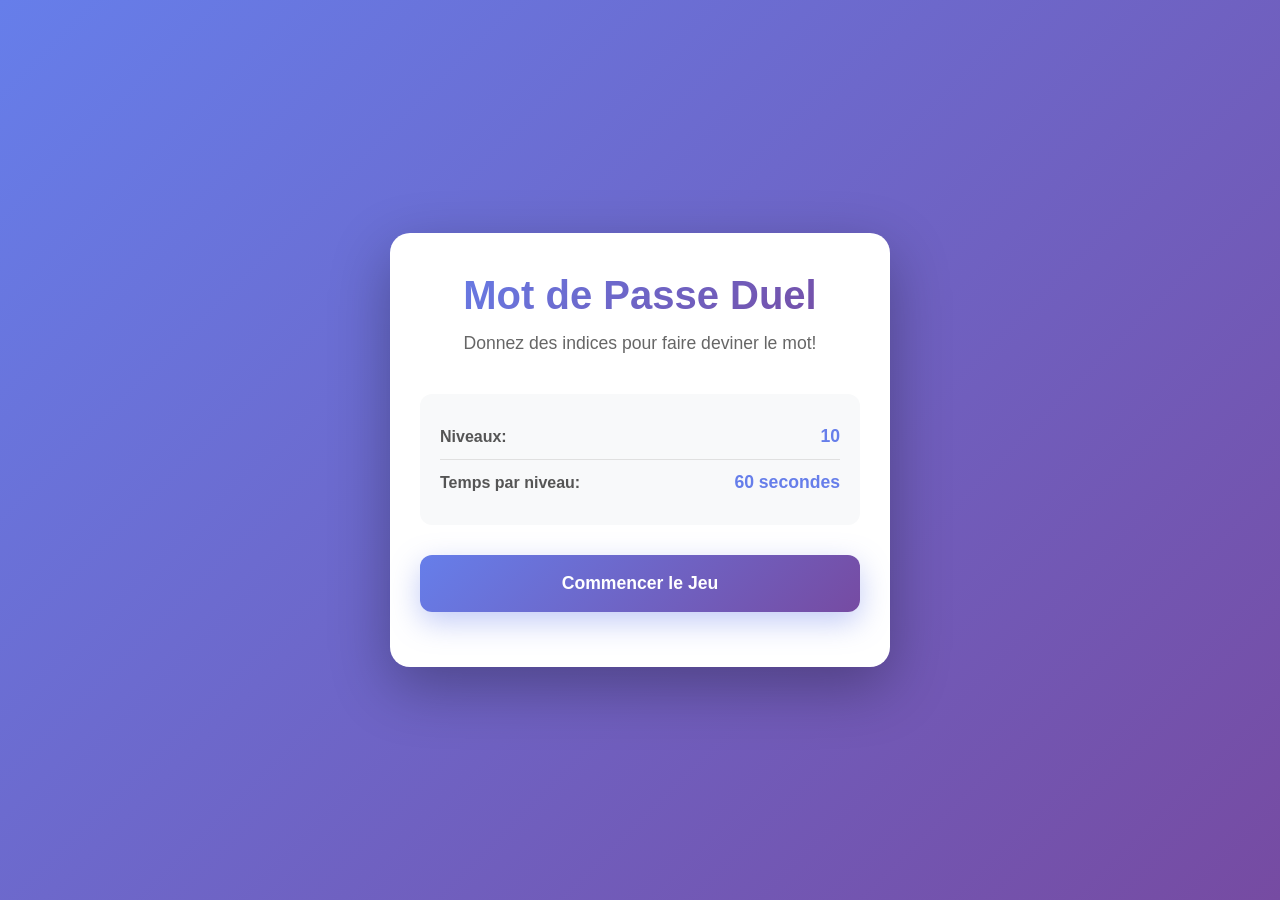
==== commit cede1545: "Add Mot de Passe Duel - Mobile-friendly word guessing game Created a complete word guessing game app" ====
--- a/frontend/index.html
+++ b/frontend/index.html
@@ -1,171 +1,103 @@
 <!DOCTYPE html>
-<html lang="en">
+<html lang="fr">
 <head>
     <meta charset="UTF-8">
-    <meta name="viewport" content="width=device-width, initial-scale=1.0">
-    <title>Palete Studio - AI Menu Photo Processing</title>
-    <link rel="icon" type="image/svg+xml" href="favicon.svg">
+    <meta name="viewport" content="width=device-width, initial-scale=1.0, user-scalable=no">
+    <title>Mot de Passe Duel</title>
     <link rel="stylesheet" href="style.css">
-
-    <!-- Clerk JS SDK -->
-    <script
-        async
-        crossorigin="anonymous"
-        data-clerk-publishable-key="pk_test_dmFsdWVkLWVzY2FyZ290LTY0LmNsZXJrLmFjY291bnRzLmRldiQ"
-        src="https://valued-escargot-64.clerk.accounts.dev/npm/@clerk/clerk-js@latest/dist/clerk.browser.js"
-        type="text/javascript"
-    ></script>
 </head>
 <body>
-    <div class="container">
-        <header>
-            <div class="header-content">
-                <div class="header-title">
-                    <div class="logo-container">
-                        <div class="logo-circle"></div>
-                        <h1>Palete Studio</h1>
-                    </div>
-                    <p>AI-powered menu photo processing</p>
+    <div class="game-container">
+        <!-- Start Screen -->
+        <div id="startScreen" class="screen active">
+            <h1>Mot de Passe Duel</h1>
+            <p class="subtitle">Donnez des indices pour faire deviner le mot!</p>
+            <div class="game-info">
+                <div class="info-item">
+                    <span class="info-label">Niveaux:</span>
+                    <span class="info-value">10</span>
                 </div>
-                <div id="user-button-container" class="user-button-container"></div>
+                <div class="info-item">
+                    <span class="info-label">Temps par niveau:</span>
+                    <span class="info-value">60 secondes</span>
+                </div>
             </div>
-        </header>
+            <button id="startBtn" class="btn-primary">Commencer le Jeu</button>
+        </div>
 
-        <div class="main-content">
-            <!-- Top Section: Photo Upload (Left) + Results (Right) -->
-            <div class="top-section">
-                <!-- Left: Photo Upload -->
-                <div class="panel upload-panel">
-                    <h2>📸 Drop Your Food Photo</h2>
-                    <div class="upload-area" id="uploadArea">
-                        <input type="file" id="photoInput" accept="image/*" onchange="handlePhotoSelect(event)" />
-                        <div class="upload-placeholder">
-                            <svg width="64" height="64" viewBox="0 0 24 24" fill="none" stroke="currentColor" stroke-width="2">
-                                <path d="M21 15v4a2 2 0 0 1-2 2H5a2 2 0 0 1-2-2v-4"></path>
-                                <polyline points="17 8 12 3 7 8"></polyline>
-                                <line x1="12" y1="3" x2="12" y2="15"></line>
-                            </svg>
-                            <p style="font-size: 1.1rem; font-weight: 600; margin-top: 15px;">Drop your photo here</p>
-                            <p style="font-size: 0.9rem; color: #999; margin-top: 8px;">or click to browse</p>
-                        </div>
-                        <div id="photoPreview" class="photo-preview" style="display: none;">
-                            <img id="previewImg" src="" alt="Preview" />
-                        </div>
-                    </div>
-
-                    <!-- Action Buttons -->
-                    <div class="action-buttons-vertical">
-                        <button onclick="runStage2()" class="btn-primary" id="stage2Btn">
-                            🔍 Match Photo to Menu
-                        </button>
-                        <button onclick="runStage3()" class="btn-primary" id="stage3Btn">
-                            ✨ Assess Photo Quality
-                        </button>
-                        <button onclick="runStage4()" class="btn-primary" id="stage4Btn">
-                            🎨 Enhance with AI
-                        </button>
-                        <button onclick="runFullPipeline()" class="btn-full" id="fullPipelineBtn">
-                            🚀 Run Full Pipeline
-                        </button>
-                    </div>
+        <!-- Game Screen -->
+        <div id="gameScreen" class="screen">
+            <div class="game-header">
+                <div class="level-display">
+                    <span>Niveau</span>
+                    <span id="currentLevel" class="level-number">1</span>
+                    <span>/</span>
+                    <span class="level-number">10</span>
                 </div>
-
-                <!-- Right: Results -->
-                <div class="panel results-panel">
-                    <h2>Results</h2>
-
-                    <div id="loadingIndicator" class="loading" style="display: none;">
-                        <div class="spinner"></div>
-                        <p>Processing...</p>
-                    </div>
-
-                    <div id="resultsContent" class="results-content">
-                        <p class="empty-state">Upload a photo and run a stage to see results here →</p>
-                    </div>
+                <div class="timer" id="timer">
+                    <svg width="24" height="24" viewBox="0 0 24 24" fill="none" stroke="currentColor" stroke-width="2">
+                        <circle cx="12" cy="12" r="10"></circle>
+                        <polyline points="12 6 12 12 16 14"></polyline>
+                    </svg>
+                    <span id="timeLeft">60</span>s
                 </div>
             </div>
 
-            <!-- Bottom Section: Menu Items (Full Width) -->
-            <div class="panel menu-panel">
-                <h2>🍽️ Menu Items</h2>
+            <div class="score-display">
+                <span>Score:</span>
+                <span id="score">0</span>
+            </div>
 
-                <div class="menu-section">
-                    <!-- Menu Upload (Stage 1) -->
-                    <div class="menu-extract-section">
-                        <p class="section-description">Upload menu PDF or image to auto-extract items</p>
-                        <div class="menu-upload-compact">
-                            <input type="file" id="menuFileInput" accept="image/*,.pdf" onchange="handleMenuFileSelect(event)" />
-                            <div class="menu-upload-placeholder" id="menuUploadPlaceholder">
-                                <svg width="24" height="24" viewBox="0 0 24 24" fill="none" stroke="currentColor">
-                                    <path d="M14 2H6a2 2 0 0 0-2 2v16a2 2 0 0 0 2 2h12a2 2 0 0 0 2-2V8z"></path>
-                                    <polyline points="14 2 14 8 20 8"></polyline>
-                                </svg>
-                                <span>Upload Menu</span>
-                            </div>
-                            <div id="menuFileInfo" class="menu-file-info" style="display: none;">
-                                <span id="menuFileName"></span>
-                                <button onclick="clearMenuFile()" class="btn-remove">×</button>
-                            </div>
-                            <button onclick="extractMenu()" class="btn-extract-compact" id="extractMenuBtn" style="display: none;">
-                                Extract Items
-                            </button>
-                        </div>
-                    </div>
+            <div class="word-display">
+                <div class="first-letter-label">Première lettre:</div>
+                <div id="firstLetter" class="first-letter">A</div>
+            </div>
 
-                    <!-- Menu Items List -->
-                    <div class="menu-items-editor">
-                        <div id="menuItemsList" class="menu-items-list-horizontal">
-                            <!-- Default items -->
-                            <div class="menu-item">
-                                <span>Breakfast Beldi</span>
-                                <div class="menu-item-actions">
-                                    <button onclick="generateImageForDish('Breakfast Beldi')" class="btn-generate" title="Generate AI image">🎨</button>
-                                    <button onclick="removeMenuItem(this)" class="btn-remove">×</button>
-                                </div>
-                            </div>
-                            <div class="menu-item">
-                                <span>Breakfast Norvégien</span>
-                                <div class="menu-item-actions">
-                                    <button onclick="generateImageForDish('Breakfast Norvégien')" class="btn-generate" title="Generate AI image">🎨</button>
-                                    <button onclick="removeMenuItem(this)" class="btn-remove">×</button>
-                                </div>
-                            </div>
-                            <div class="menu-item">
-                                <span>Breakfast Gourmande</span>
-                                <div class="menu-item-actions">
-                                    <button onclick="generateImageForDish('Breakfast Gourmande')" class="btn-generate" title="Generate AI image">🎨</button>
-                                    <button onclick="removeMenuItem(this)" class="btn-remove">×</button>
-                                </div>
-                            </div>
-                            <div class="menu-item">
-                                <span>Breakfast British</span>
-                                <div class="menu-item-actions">
-                                    <button onclick="generateImageForDish('Breakfast British')" class="btn-generate" title="Generate AI image">🎨</button>
-                                    <button onclick="removeMenuItem(this)" class="btn-remove">×</button>
-                                </div>
-                            </div>
-                            <div class="menu-item">
-                                <span>Breakfast Espagnol</span>
-                                <div class="menu-item-actions">
-                                    <button onclick="generateImageForDish('Breakfast Espagnol')" class="btn-generate" title="Generate AI image">🎨</button>
-                                    <button onclick="removeMenuItem(this)" class="btn-remove">×</button>
-                                </div>
-                            </div>
-                            <div class="menu-item">
-                                <span>Breakfast Protéiné</span>
-                                <div class="menu-item-actions">
-                                    <button onclick="generateImageForDish('Breakfast Protéiné')" class="btn-generate" title="Generate AI image">🎨</button>
-                                    <button onclick="removeMenuItem(this)" class="btn-remove">×</button>
-                                </div>
-                            </div>
-                        </div>
-                        <div class="add-item-form">
-                            <input type="text" id="newItemInput" placeholder="Add new item..." />
-                            <button onclick="addMenuItem()" class="btn-add">+ Add</button>
-                        </div>
-                    </div>
+            <div class="word-card">
+                <div class="word-to-guess" id="wordToGuess">AVION</div>
+                <div class="word-hint">Donnez un indice pour ce mot!</div>
+            </div>
+
+            <div class="action-buttons">
+                <button id="skipBtn" class="btn-secondary">
+                    <svg width="20" height="20" viewBox="0 0 24 24" fill="none" stroke="currentColor" stroke-width="2">
+                        <polygon points="5 4 15 12 5 20 5 4"></polygon>
+                        <line x1="19" y1="5" x2="19" y2="19"></line>
+                    </svg>
+                    Passer
+                </button>
+                <button id="gotItBtn" class="btn-success">
+                    <svg width="20" height="20" viewBox="0 0 24 24" fill="none" stroke="currentColor" stroke-width="2">
+                        <polyline points="20 6 9 17 4 12"></polyline>
+                    </svg>
+                    Trouvé!
+                </button>
+            </div>
+        </div>
+
+        <!-- End Screen -->
+        <div id="endScreen" class="screen">
+            <h2 id="endTitle">Niveau Terminé!</h2>
+            <div class="final-score">
+                <div class="score-label">Score Final</div>
+                <div id="finalScore" class="score-value">0</div>
+            </div>
+            <div class="stats">
+                <div class="stat-item">
+                    <div class="stat-value" id="correctAnswers">0</div>
+                    <div class="stat-label">Trouvés</div>
+                </div>
+                <div class="stat-item">
+                    <div class="stat-value" id="skippedAnswers">0</div>
+                    <div class="stat-label">Passés</div>
+                </div>
+                <div class="stat-item">
+                    <div class="stat-value" id="totalWords">0</div>
+                    <div class="stat-label">Total</div>
                 </div>
             </div>
+            <button id="nextLevelBtn" class="btn-primary">Niveau Suivant</button>
+            <button id="restartBtn" class="btn-secondary">Recommencer</button>
         </div>
     </div>
 
--- a/frontend/style.css
+++ b/frontend/style.css
@@ -2,775 +2,409 @@
     margin: 0;
     padding: 0;
     box-sizing: border-box;
+    -webkit-tap-highlight-color: transparent;
 }
 
 body {
     font-family: -apple-system, BlinkMacSystemFont, 'Segoe UI', Roboto, 'Helvetica Neue', Arial, sans-serif;
-    background: #ffffff;
+    background: linear-gradient(135deg, #667eea 0%, #764ba2 100%);
     min-height: 100vh;
-    padding: 0;
-}
-
-.container {
-    max-width: 100%;
-    margin: 0;
-    min-height: 100vh;
-    display: flex;
-    flex-direction: column;
-}
-
-header {
-    background: linear-gradient(135deg, #ff6b9d 0%, #4ade80 100%);
-    color: white;
-    padding: 20px 40px;
-    box-shadow: 0 2px 10px rgba(0, 0, 0, 0.1);
-}
-
-.header-content {
+    display: flex;
+    align-items: center;
+    justify-content: center;
+    padding: 20px;
+    overflow-x: hidden;
+}
+
+.game-container {
+    width: 100%;
+    max-width: 500px;
+    position: relative;
+}
+
+/* Screens */
+.screen {
+    background: white;
+    border-radius: 20px;
+    padding: 40px 30px;
+    box-shadow: 0 20px 60px rgba(0, 0, 0, 0.3);
+    display: none;
+    animation: fadeIn 0.5s ease;
+}
+
+.screen.active {
+    display: block;
+}
+
+@keyframes fadeIn {
+    from {
+        opacity: 0;
+        transform: translateY(20px);
+    }
+    to {
+        opacity: 1;
+        transform: translateY(0);
+    }
+}
+
+/* Start Screen */
+#startScreen h1 {
+    font-size: 2.5rem;
+    color: #333;
+    text-align: center;
+    margin-bottom: 15px;
+    background: linear-gradient(135deg, #667eea 0%, #764ba2 100%);
+    -webkit-background-clip: text;
+    -webkit-text-fill-color: transparent;
+    background-clip: text;
+}
+
+.subtitle {
+    text-align: center;
+    color: #666;
+    font-size: 1.1rem;
+    margin-bottom: 40px;
+}
+
+.game-info {
+    background: #f8f9fa;
+    border-radius: 12px;
+    padding: 20px;
+    margin-bottom: 30px;
+}
+
+.info-item {
     display: flex;
     justify-content: space-between;
     align-items: center;
-    flex-wrap: wrap;
-    gap: 20px;
-}
-
-.header-title {
-    flex: 1;
-    text-align: center;
-}
-
-.logo-container {
-    display: flex;
-    align-items: center;
-    justify-content: center;
-    gap: 15px;
-}
-
-.logo-circle {
-    width: 50px;
-    height: 50px;
-    background: linear-gradient(135deg, #ff6b9d 0%, #4ade80 100%);
-    border-radius: 40% 60% 70% 30% / 40% 50% 60% 50%;
-    box-shadow: 0 8px 24px rgba(255, 107, 157, 0.4);
-    animation: morph 8s ease-in-out infinite;
-}
-
-@keyframes morph {
-    0%, 100% {
-        border-radius: 40% 60% 70% 30% / 40% 50% 60% 50%;
-    }
-    25% {
-        border-radius: 60% 40% 30% 70% / 60% 30% 70% 40%;
-    }
-    50% {
-        border-radius: 30% 60% 70% 40% / 50% 60% 30% 60%;
-    }
-    75% {
-        border-radius: 60% 40% 50% 50% / 30% 50% 70% 50%;
-    }
-}
-
-header h1 {
-    font-size: 2.5rem;
-    margin-bottom: 10px;
-}
-
-header p {
+    padding: 12px 0;
+    border-bottom: 1px solid #e0e0e0;
+}
+
+.info-item:last-child {
+    border-bottom: none;
+}
+
+.info-label {
+    font-weight: 600;
+    color: #555;
+    font-size: 1rem;
+}
+
+.info-value {
+    color: #667eea;
+    font-weight: 700;
     font-size: 1.1rem;
-    opacity: 0.9;
-}
-
-.user-button-container {
-    display: flex;
-    align-items: center;
-    gap: 10px;
-}
-
-/* Clerk user button styling */
-.cl-userButtonBox {
-    display: flex;
-    align-items: center;
-}
-
-.cl-userButton {
-    border-radius: 50%;
-}
-
-.main-content {
-    flex: 1;
-    display: flex;
-    flex-direction: column;
-    padding: 30px 40px;
-    max-width: 1800px;
-    margin: 0 auto;
+}
+
+/* Buttons */
+.btn-primary, .btn-secondary, .btn-success {
     width: 100%;
-    gap: 30px;
-}
-
-.top-section {
-    display: grid;
-    grid-template-columns: 1fr 1.5fr;
-    gap: 30px;
-}
-
-.upload-panel {
-    display: flex;
-    flex-direction: column;
-    gap: 20px;
-}
-
-.menu-panel {
-    width: 100%;
-}
-
-.menu-section {
-    display: flex;
-    flex-direction: column;
-    gap: 20px;
-}
-
-.panel {
-    background: white;
+    padding: 18px;
+    border: none;
     border-radius: 12px;
-    padding: 25px;
-    box-shadow: 0 2px 8px rgba(0, 0, 0, 0.08);
-    border: 1px solid #f0f0f0;
-}
-
-.panel h2 {
-    font-size: 1.3rem;
-    margin-bottom: 15px;
-    color: #333;
-    border-bottom: 2px solid #ff6b9d;
-    padding-bottom: 8px;
-}
-
-.section {
-    margin-bottom: 25px;
-}
-
-.section h3 {
-    font-size: 1.2rem;
-    margin-bottom: 15px;
-    color: #555;
-}
-
-.section-description {
-    font-size: 0.9rem;
-    color: #777;
-    margin-bottom: 12px;
-}
-
-/* Menu Upload Section */
-.menu-upload-area {
-    position: relative;
-    border: 2px dashed #ddd;
-    border-radius: 8px;
-    padding: 30px;
-    text-align: center;
-    cursor: pointer;
-    transition: border-color 0.3s, background 0.3s;
-    margin-bottom: 12px;
-}
-
-.menu-upload-area:hover {
-    border-color: #ff6b9d;
-    background: #f8f9fa;
-}
-
-.menu-upload-area input[type="file"] {
-    position: absolute;
-    top: 0;
-    left: 0;
-    width: 100%;
-    height: 100%;
-    opacity: 0;
-    cursor: pointer;
-}
-
-.menu-upload-placeholder svg {
-    color: #999;
-    margin-bottom: 12px;
-}
-
-.menu-upload-placeholder p {
-    color: #666;
-    font-size: 0.9rem;
-}
-
-.menu-file-info {
-    display: flex;
-    justify-content: space-between;
-    align-items: center;
-    padding: 12px;
-    background: #e8f5e9;
-    border-radius: 6px;
-}
-
-.menu-file-info span {
-    color: #2e7d32;
-    font-weight: 500;
-    font-size: 0.9rem;
-}
-
-.btn-extract {
-    width: 100%;
-    padding: 12px;
-    background: #2ecc71;
-    color: white;
-    border: none;
-    border-radius: 8px;
-    font-size: 0.95rem;
+    font-size: 1.1rem;
     font-weight: 600;
     cursor: pointer;
-    transition: all 0.3s;
-}
-
-.btn-extract:hover {
-    background: #27ae60;
-    transform: translateY(-2px);
-    box-shadow: 0 6px 20px rgba(46, 204, 113, 0.4);
-}
-
-.extracted-items {
-    display: grid;
-    grid-template-columns: 1fr 1fr;
+    transition: all 0.3s ease;
+    display: flex;
+    align-items: center;
+    justify-content: center;
+    gap: 10px;
+    margin-bottom: 15px;
+}
+
+.btn-primary {
+    background: linear-gradient(135deg, #667eea 0%, #764ba2 100%);
+    color: white;
+    box-shadow: 0 10px 30px rgba(102, 126, 234, 0.4);
+}
+
+.btn-primary:active {
+    transform: translateY(2px);
+    box-shadow: 0 5px 15px rgba(102, 126, 234, 0.4);
+}
+
+.btn-secondary {
+    background: #f8f9fa;
+    color: #666;
+    box-shadow: 0 5px 15px rgba(0, 0, 0, 0.1);
+}
+
+.btn-secondary:active {
+    transform: translateY(2px);
+    box-shadow: 0 2px 8px rgba(0, 0, 0, 0.1);
+}
+
+.btn-success {
+    background: linear-gradient(135deg, #2ecc71 0%, #27ae60 100%);
+    color: white;
+    box-shadow: 0 10px 30px rgba(46, 204, 113, 0.4);
+}
+
+.btn-success:active {
+    transform: translateY(2px);
+    box-shadow: 0 5px 15px rgba(46, 204, 113, 0.4);
+}
+
+/* Game Screen */
+.game-header {
+    display: flex;
+    justify-content: space-between;
+    align-items: center;
+    margin-bottom: 20px;
+    padding-bottom: 15px;
+    border-bottom: 2px solid #f0f0f0;
+}
+
+.level-display {
+    display: flex;
+    align-items: center;
     gap: 8px;
-    margin-top: 10px;
-    max-height: 200px;
-    overflow-y: auto;
-    padding: 10px;
-    background: #f8f9fa;
-    border-radius: 6px;
-}
-
-.extracted-item {
-    padding: 8px 12px;
-    background: white;
-    border-radius: 4px;
-    font-size: 0.85rem;
-    border-left: 3px solid #ff6b9d;
-}
-
-/* Menu Items Editor */
-.menu-items-list {
-    max-height: 250px;
-    overflow-y: auto;
+    font-size: 1.1rem;
+    color: #555;
+    font-weight: 600;
+}
+
+.level-number {
+    color: #667eea;
+    font-size: 1.3rem;
+    font-weight: 700;
+}
+
+.timer {
+    display: flex;
+    align-items: center;
+    gap: 8px;
+    padding: 10px 16px;
+    background: #fff3cd;
+    border-radius: 20px;
+    font-weight: 700;
+    font-size: 1.2rem;
+    color: #856404;
+}
+
+.timer.warning {
+    background: #f8d7da;
+    color: #721c24;
+    animation: pulse 1s infinite;
+}
+
+@keyframes pulse {
+    0%, 100% {
+        transform: scale(1);
+    }
+    50% {
+        transform: scale(1.05);
+    }
+}
+
+.score-display {
+    text-align: center;
+    font-size: 1.2rem;
+    color: #555;
+    margin-bottom: 30px;
+    font-weight: 600;
+}
+
+.score-display span:last-child {
+    color: #667eea;
+    font-size: 1.5rem;
+    font-weight: 700;
+    margin-left: 10px;
+}
+
+.word-display {
+    text-align: center;
+    margin-bottom: 30px;
+}
+
+.first-letter-label {
+    font-size: 0.9rem;
+    color: #999;
+    margin-bottom: 10px;
+    text-transform: uppercase;
+    letter-spacing: 1px;
+}
+
+.first-letter {
+    font-size: 5rem;
+    font-weight: 900;
+    color: #667eea;
+    text-shadow: 0 5px 20px rgba(102, 126, 234, 0.3);
+    animation: letterBounce 0.6s ease;
+}
+
+@keyframes letterBounce {
+    0%, 100% {
+        transform: scale(1);
+    }
+    50% {
+        transform: scale(1.1);
+    }
+}
+
+.word-card {
+    background: linear-gradient(135deg, #667eea 0%, #764ba2 100%);
+    border-radius: 16px;
+    padding: 40px 30px;
+    margin-bottom: 30px;
+    text-align: center;
+    box-shadow: 0 10px 30px rgba(102, 126, 234, 0.4);
+}
+
+.word-to-guess {
+    font-size: 2.5rem;
+    font-weight: 900;
+    color: white;
     margin-bottom: 15px;
-    border: 1px solid #e0e0e0;
-    border-radius: 8px;
-    padding: 10px;
-}
-
-.menu-item {
-    display: flex;
-    justify-content: space-between;
-    align-items: center;
-    padding: 10px 15px;
-    margin-bottom: 8px;
-    background: #f8f9fa;
-    border-radius: 6px;
-    transition: background 0.2s;
-}
-
-.menu-item:hover {
-    background: #e9ecef;
-}
-
-.menu-item span {
-    flex: 1;
-    font-size: 0.95rem;
-}
-
-.menu-item-actions {
-    display: flex;
-    gap: 8px;
-    align-items: center;
-}
-
-.btn-generate {
-    background: linear-gradient(135deg, #ff6b9d 0%, #4ade80 100%);
-    color: white;
-    border: none;
-    width: 32px;
-    height: 32px;
-    border-radius: 6px;
-    cursor: pointer;
-    font-size: 1.1rem;
-    line-height: 1;
-    transition: all 0.2s;
-    padding: 0;
-    display: flex;
-    align-items: center;
-    justify-content: center;
-}
-
-.btn-generate:hover {
-    transform: translateY(-2px);
-    box-shadow: 0 4px 12px rgba(255, 107, 157, 0.4);
-}
-
-.btn-generate-lg {
-    width: 100%;
-    padding: 14px 24px;
-    background: linear-gradient(135deg, #ff6b9d 0%, #4ade80 100%);
-    color: white;
-    border: none;
-    border-radius: 8px;
+    letter-spacing: 2px;
+    text-shadow: 0 2px 10px rgba(0, 0, 0, 0.2);
+}
+
+.word-hint {
+    color: rgba(255, 255, 255, 0.9);
     font-size: 1rem;
-    font-weight: 600;
-    cursor: pointer;
-    transition: all 0.3s;
-}
-
-.btn-generate-lg:hover {
-    transform: translateY(-2px);
-    box-shadow: 0 8px 24px rgba(255, 107, 157, 0.5);
-}
-
-.btn-remove {
-    background: #ff4757;
-    color: white;
-    border: none;
-    width: 28px;
-    height: 28px;
-    border-radius: 50%;
-    cursor: pointer;
-    font-size: 1.2rem;
-    line-height: 1;
-    transition: background 0.2s;
-}
-
-.btn-remove:hover {
-    background: #ff3838;
-}
-
-.add-item-form {
-    display: flex;
-    gap: 10px;
-}
-
-.add-item-form input {
-    flex: 1;
-    padding: 10px 15px;
-    border: 1px solid #ddd;
-    border-radius: 6px;
-    font-size: 0.95rem;
-}
-
-.btn-add {
-    padding: 10px 20px;
-    background: linear-gradient(135deg, #ff6b9d 0%, #ff8fab 100%);
-    color: white;
-    border: none;
-    border-radius: 6px;
-    cursor: pointer;
-    font-size: 0.95rem;
-    font-weight: 500;
-    transition: all 0.3s;
-}
-
-.btn-add:hover {
-    transform: translateY(-2px);
-    box-shadow: 0 4px 12px rgba(255, 107, 157, 0.4);
-}
-
-/* Upload Area */
-.upload-area {
-    position: relative;
-    border: 3px dashed #ddd;
-    border-radius: 12px;
-    padding: 60px 40px;
-    text-align: center;
-    cursor: pointer;
-    transition: all 0.3s;
-    min-height: 400px;
-    display: flex;
-    align-items: center;
-    justify-content: center;
-}
-
-.upload-area:hover {
-    border-color: #ff6b9d;
-    background: #fff5f8;
-    transform: scale(1.01);
-}
-
-.upload-area input[type="file"] {
-    position: absolute;
-    top: 0;
-    left: 0;
-    width: 100%;
-    height: 100%;
-    opacity: 0;
-    cursor: pointer;
-}
-
-.upload-placeholder svg {
-    color: #999;
-    margin-bottom: 15px;
-}
-
-.upload-placeholder p {
-    color: #666;
-    font-size: 0.95rem;
-}
-
-.photo-preview {
-    max-width: 100%;
-}
-
-.photo-preview img {
-    max-width: 100%;
-    max-height: 450px;
-    border-radius: 12px;
-    box-shadow: 0 8px 24px rgba(0, 0, 0, 0.15);
-}
-
-/* Menu Extract Section */
-.menu-extract-section {
-    padding-bottom: 20px;
-    border-bottom: 1px solid #e0e0e0;
-}
-
-.menu-upload-compact {
-    display: flex;
-    align-items: center;
-    gap: 15px;
-    flex-wrap: wrap;
-}
-
-.menu-upload-compact .menu-upload-placeholder {
-    display: inline-flex;
-    align-items: center;
-    gap: 8px;
-    padding: 10px 20px;
-    border: 2px dashed #ddd;
-    border-radius: 8px;
-    cursor: pointer;
-    transition: all 0.3s;
-    font-size: 0.9rem;
-    color: #666;
-}
-
-.menu-upload-compact .menu-upload-placeholder:hover {
-    border-color: #ff6b9d;
-    background: #f8f9fa;
-    color: #ff6b9d;
-}
-
-.menu-upload-compact input[type="file"] {
-    display: none;
-}
-
-.btn-extract-compact {
-    padding: 10px 24px;
-    background: linear-gradient(135deg, #ff6b9d 0%, #ff8fab 100%);
-    color: white;
-    border: none;
-    border-radius: 8px;
-    font-size: 0.9rem;
-    font-weight: 600;
-    cursor: pointer;
-    transition: all 0.3s;
-}
-
-.btn-extract-compact:hover {
-    transform: translateY(-2px);
-    box-shadow: 0 4px 12px rgba(255, 107, 157, 0.4);
-}
-
-/* Menu Items Horizontal List */
-.menu-items-list-horizontal {
-    display: flex;
-    flex-wrap: wrap;
-    gap: 10px;
-    padding: 20px 0;
-    max-height: 200px;
-    overflow-y: auto;
-}
-
-/* Action Buttons */
-.action-buttons-vertical {
-    display: flex;
-    flex-direction: column;
-    gap: 12px;
-    margin-top: 20px;
+    font-style: italic;
 }
 
 .action-buttons {
     display: grid;
     grid-template-columns: 1fr 1fr;
-    gap: 10px;
-}
-
-.btn-primary,
-.btn-full {
-    padding: 14px 24px;
-    border: none;
-    border-radius: 8px;
-    font-size: 0.95rem;
-    font-weight: 600;
-    cursor: pointer;
-    transition: all 0.3s;
-}
-
-.btn-primary {
-    background: linear-gradient(135deg, #ff6b9d 0%, #ff8fab 100%);
+    gap: 15px;
+}
+
+.action-buttons button {
+    margin-bottom: 0;
+}
+
+/* End Screen */
+#endScreen h2 {
+    text-align: center;
+    font-size: 2rem;
+    color: #333;
+    margin-bottom: 30px;
+}
+
+.final-score {
+    text-align: center;
+    background: linear-gradient(135deg, #667eea 0%, #764ba2 100%);
+    border-radius: 16px;
+    padding: 30px;
+    margin-bottom: 30px;
+}
+
+.score-label {
+    color: rgba(255, 255, 255, 0.9);
+    font-size: 1rem;
+    margin-bottom: 10px;
+    text-transform: uppercase;
+    letter-spacing: 1px;
+}
+
+.score-value {
     color: white;
-}
-
-.btn-primary:hover {
-    transform: translateY(-2px);
-    box-shadow: 0 6px 20px rgba(255, 107, 157, 0.4);
-}
-
-.btn-primary:disabled {
-    background: #ccc;
-    cursor: not-allowed;
-    transform: none;
-}
-
-.btn-full {
-    background: linear-gradient(135deg, #ff6b9d 0%, #4ade80 100%);
-    color: white;
-    font-size: 1.05rem;
-    padding: 16px 24px;
-}
-
-.btn-full:hover {
-    transform: translateY(-2px);
-    box-shadow: 0 8px 24px rgba(255, 107, 157, 0.5);
-}
-
-/* Loading */
-.loading {
-    text-align: center;
-    padding: 60px 20px;
-}
-
-.spinner {
-    width: 50px;
-    height: 50px;
-    margin: 0 auto 20px;
-    border: 4px solid #f3f3f3;
-    border-top: 4px solid #ff6b9d;
-    border-radius: 50%;
-    animation: spin 1s linear infinite;
-}
-
-@keyframes spin {
-    0% { transform: rotate(0deg); }
-    100% { transform: rotate(360deg); }
-}
-
-.loading p {
-    color: #666;
-    font-size: 1rem;
-}
-
-/* Results */
-.results-content {
-    min-height: 400px;
-}
-
-.empty-state {
-    text-align: center;
-    color: #999;
-    padding: 80px 20px;
-    font-size: 1.05rem;
-}
-
-.result-card {
+    font-size: 4rem;
+    font-weight: 900;
+    text-shadow: 0 5px 20px rgba(0, 0, 0, 0.2);
+}
+
+.stats {
+    display: grid;
+    grid-template-columns: repeat(3, 1fr);
+    gap: 15px;
+    margin-bottom: 30px;
+}
+
+.stat-item {
     background: #f8f9fa;
-    border-radius: 8px;
-    padding: 20px;
-    margin-bottom: 20px;
-    border-left: 4px solid #ff6b9d;
-}
-
-.result-card h4 {
-    font-size: 1.2rem;
-    margin-bottom: 15px;
-    color: #333;
-}
-
-.error-card {
-    border-left: 4px solid #ff9800;
-    background: #fff3e0;
-}
-
-.error-card h4 {
-    color: #e65100;
-}
-
-.error-card .result-value {
-    color: #d84315;
-    font-size: 0.95rem;
-    line-height: 1.6;
-}
-
-.result-item {
-    margin-bottom: 12px;
-    padding: 10px 0;
-    border-bottom: 1px solid #e0e0e0;
-}
-
-.result-item:last-child {
-    border-bottom: none;
-}
-
-.result-label {
-    font-weight: 600;
-    color: #555;
-    display: inline-block;
-    min-width: 150px;
-}
-
-.result-value {
-    color: #333;
-}
-
-.confidence-high {
-    color: #2ecc71;
+    border-radius: 12px;
+    padding: 20px 15px;
+    text-align: center;
+}
+
+.stat-value {
+    font-size: 2rem;
     font-weight: 700;
-}
-
-.confidence-medium {
-    color: #f39c12;
-    font-weight: 700;
-}
-
-.confidence-low {
-    color: #e74c3c;
-    font-weight: 700;
-}
-
-.quality-ready {
-    color: #2ecc71;
-    font-weight: 700;
-}
-
-.quality-enhance {
-    color: #f39c12;
-    font-weight: 700;
-}
-
-.quality-reject {
-    color: #e74c3c;
-    font-weight: 700;
-}
-
-.score-bar {
-    height: 8px;
-    background: #e0e0e0;
-    border-radius: 4px;
-    margin-top: 5px;
-    overflow: hidden;
-}
-
-.score-fill {
-    height: 100%;
-    background: linear-gradient(90deg, #ff6b9d 0%, #4ade80 100%);
-    transition: width 0.5s ease;
-}
-
-.enhanced-images {
-    display: grid;
-    grid-template-columns: 1fr 1fr;
-    gap: 15px;
-    margin-top: 15px;
-}
-
-.enhanced-images img {
-    width: 100%;
-    border-radius: 8px;
-    box-shadow: 0 4px 12px rgba(0, 0, 0, 0.1);
-}
-
-.image-label {
-    text-align: center;
+    color: #667eea;
+    margin-bottom: 8px;
+}
+
+.stat-label {
     font-size: 0.85rem;
     color: #666;
-    margin-top: 8px;
-    margin-bottom: 10px;
-}
-
-/* Download Button */
-.btn-download {
-    display: block;
-    margin: 10px auto 0;
-    padding: 10px 20px;
-    background: linear-gradient(135deg, #ff6b9d 0%, #4ade80 100%);
-    color: white;
-    text-decoration: none;
-    border-radius: 6px;
-    font-size: 0.9rem;
-    font-weight: 600;
-    text-align: center;
-    transition: all 0.3s;
-    box-shadow: 0 4px 12px rgba(255, 107, 157, 0.3);
-}
-
-.btn-download:hover {
-    transform: translateY(-2px);
-    box-shadow: 0 6px 16px rgba(255, 107, 157, 0.5);
-}
-
-/* Quality Breakdown */
-.quality-breakdown {
-    background: #f8f9fa;
-    padding: 15px;
-    border-radius: 8px;
-    margin: 15px 0;
-}
-
-.quality-breakdown h5 {
-    font-size: 1rem;
-    color: #555;
-    margin-bottom: 12px;
-    font-weight: 600;
-}
-
-.quality-breakdown .result-item {
-    margin-bottom: 10px;
-    padding: 8px 0;
-}
-
-/* Results Panel Styling */
-.results-panel {
-    min-height: 500px;
-}
-
-.results-content {
-    min-height: 400px;
-}
-
-/* Responsive */
-@media (max-width: 1200px) {
-    .top-section {
+    text-transform: uppercase;
+    letter-spacing: 0.5px;
+}
+
+/* Responsive Design */
+@media (max-width: 480px) {
+    body {
+        padding: 10px;
+    }
+
+    .screen {
+        padding: 30px 20px;
+        border-radius: 16px;
+    }
+
+    #startScreen h1 {
+        font-size: 2rem;
+    }
+
+    .subtitle {
+        font-size: 1rem;
+    }
+
+    .first-letter {
+        font-size: 4rem;
+    }
+
+    .word-to-guess {
+        font-size: 2rem;
+    }
+
+    .score-value {
+        font-size: 3rem;
+    }
+
+    .btn-primary, .btn-secondary, .btn-success {
+        padding: 16px;
+        font-size: 1rem;
+    }
+
+    .game-header {
+        flex-direction: column;
+        gap: 15px;
+    }
+
+    .timer {
+        width: 100%;
+        justify-content: center;
+    }
+}
+
+@media (max-width: 360px) {
+    .word-card {
+        padding: 30px 20px;
+    }
+
+    .stats {
         grid-template-columns: 1fr;
-    }
-
-    header {
-        padding: 15px 20px;
-    }
-
-    .main-content {
-        padding: 20px;
-        gap: 20px;
-    }
-
-    .upload-area {
-        min-height: 300px;
-        padding: 40px 20px;
-    }
-
-    .action-buttons {
-        grid-template-columns: 1fr;
-    }
-
-    .menu-items-list-horizontal {
-        max-height: 150px;
-    }
-}
+        gap: 12px;
+    }
+
+    .stat-item {
+        padding: 15px;
+    }
+}
+
+/* Touch feedback */
+button {
+    -webkit-user-select: none;
+    user-select: none;
+}
+
+button:active {
+    opacity: 0.8;
+}
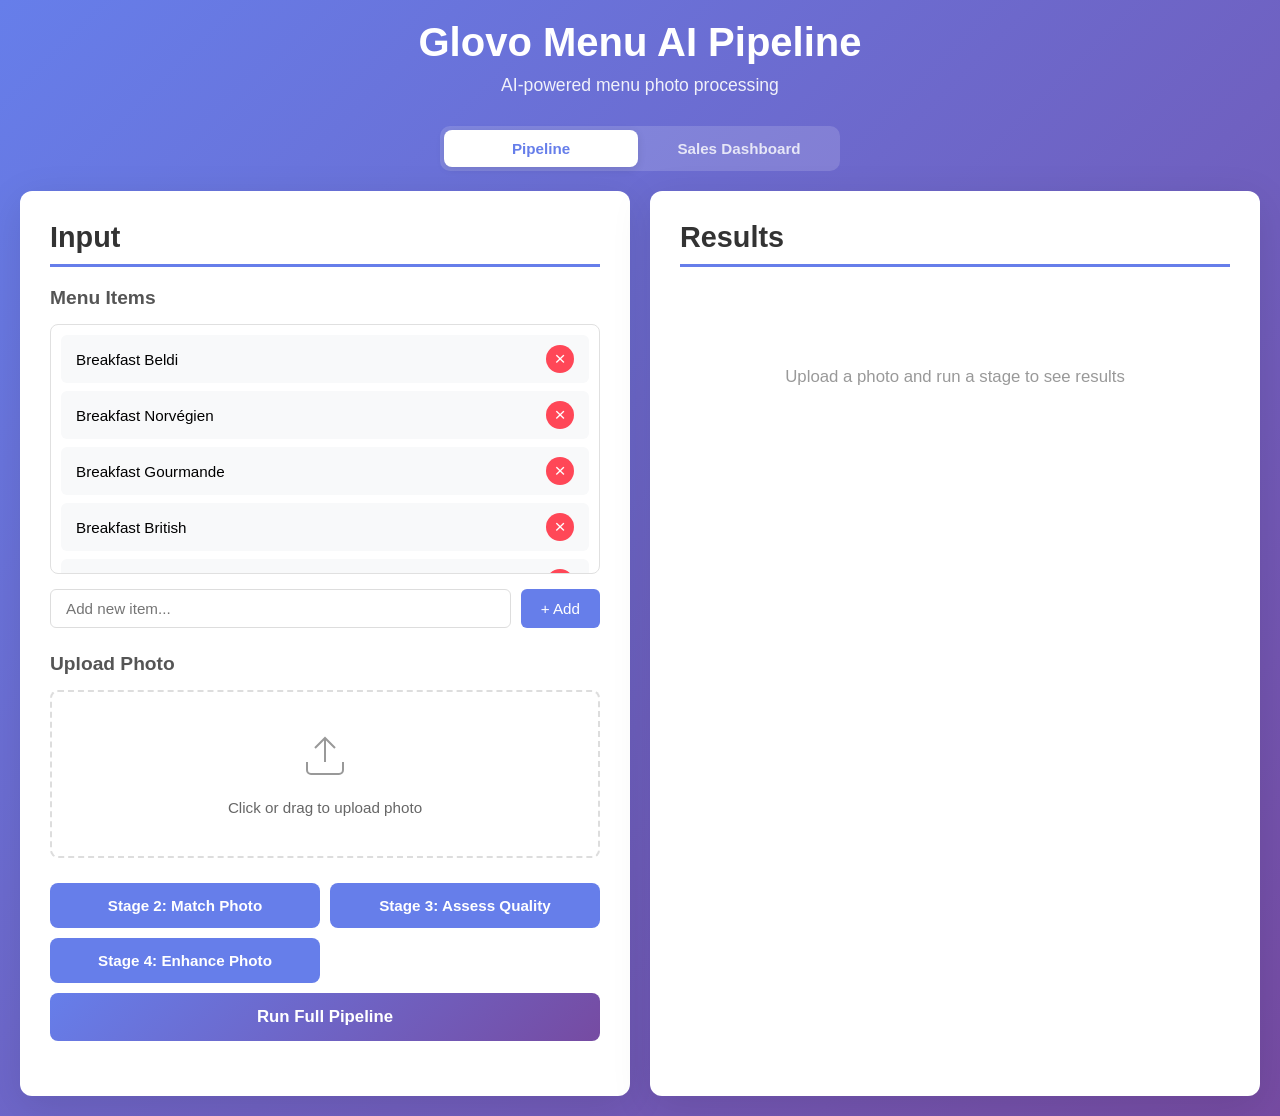
==== commit e846f6cf: "Add Sales Dashboard prototype with 4-tab layout (Cockpit, Outbound, Inbound, SLA & Unanswered) Imple" ====
--- a/frontend/index.html
+++ b/frontend/index.html
@@ -1,106 +1,429 @@
 <!DOCTYPE html>
-<html lang="fr">
+<html lang="en">
 <head>
     <meta charset="UTF-8">
-    <meta name="viewport" content="width=device-width, initial-scale=1.0, user-scalable=no">
-    <title>Mot de Passe Duel</title>
+    <meta name="viewport" content="width=device-width, initial-scale=1.0">
+    <title>Glovo Menu AI Pipeline</title>
     <link rel="stylesheet" href="style.css">
 </head>
 <body>
-    <div class="game-container">
-        <!-- Start Screen -->
-        <div id="startScreen" class="screen active">
-            <h1>Mot de Passe Duel</h1>
-            <p class="subtitle">Donnez des indices pour faire deviner le mot!</p>
-            <div class="game-info">
-                <div class="info-item">
-                    <span class="info-label">Niveaux:</span>
-                    <span class="info-value">10</span>
-                </div>
-                <div class="info-item">
-                    <span class="info-label">Temps par niveau:</span>
-                    <span class="info-value">60 secondes</span>
-                </div>
-            </div>
-            <button id="startBtn" class="btn-primary">Commencer le Jeu</button>
+    <div class="container">
+        <header>
+            <h1>Glovo Menu AI Pipeline</h1>
+            <p>AI-powered menu photo processing</p>
+        </header>
+
+        <!-- Top-level Navigation Tabs -->
+        <nav class="top-nav">
+            <button class="top-nav-tab active" onclick="switchTopTab('pipeline')">Pipeline</button>
+            <button class="top-nav-tab" onclick="switchTopTab('sales-dashboard')">Sales Dashboard</button>
+        </nav>
+
+        <!-- Pipeline View (existing) -->
+        <div id="pipelineView" class="top-tab-content active">
+            <div class="main-content">
+                <!-- Left Panel: Input -->
+                <div class="panel input-panel">
+                    <h2>Input</h2>
+
+                    <!-- Menu Items Editor -->
+                    <div class="section">
+                        <h3>Menu Items</h3>
+                        <div class="menu-items-editor">
+                            <div id="menuItemsList" class="menu-items-list">
+                                <!-- Default items -->
+                                <div class="menu-item">
+                                    <span>Breakfast Beldi</span>
+                                    <button onclick="removeMenuItem(this)" class="btn-remove">&times;</button>
+                                </div>
+                                <div class="menu-item">
+                                    <span>Breakfast Norv&eacute;gien</span>
+                                    <button onclick="removeMenuItem(this)" class="btn-remove">&times;</button>
+                                </div>
+                                <div class="menu-item">
+                                    <span>Breakfast Gourmande</span>
+                                    <button onclick="removeMenuItem(this)" class="btn-remove">&times;</button>
+                                </div>
+                                <div class="menu-item">
+                                    <span>Breakfast British</span>
+                                    <button onclick="removeMenuItem(this)" class="btn-remove">&times;</button>
+                                </div>
+                                <div class="menu-item">
+                                    <span>Breakfast Espagnol</span>
+                                    <button onclick="removeMenuItem(this)" class="btn-remove">&times;</button>
+                                </div>
+                                <div class="menu-item">
+                                    <span>Breakfast Prot&eacute;in&eacute;</span>
+                                    <button onclick="removeMenuItem(this)" class="btn-remove">&times;</button>
+                                </div>
+                            </div>
+                            <div class="add-item-form">
+                                <input type="text" id="newItemInput" placeholder="Add new item..." />
+                                <button onclick="addMenuItem()" class="btn-add">+ Add</button>
+                            </div>
+                        </div>
+                    </div>
+
+                    <!-- Photo Upload -->
+                    <div class="section">
+                        <h3>Upload Photo</h3>
+                        <div class="upload-area" id="uploadArea">
+                            <input type="file" id="photoInput" accept="image/*" onchange="handlePhotoSelect(event)" />
+                            <div class="upload-placeholder">
+                                <svg width="48" height="48" viewBox="0 0 24 24" fill="none" stroke="currentColor">
+                                    <path d="M21 15v4a2 2 0 0 1-2 2H5a2 2 0 0 1-2-2v-4"></path>
+                                    <polyline points="17 8 12 3 7 8"></polyline>
+                                    <line x1="12" y1="3" x2="12" y2="15"></line>
+                                </svg>
+                                <p>Click or drag to upload photo</p>
+                            </div>
+                            <div id="photoPreview" class="photo-preview" style="display: none;">
+                                <img id="previewImg" src="" alt="Preview" />
+                            </div>
+                        </div>
+                    </div>
+
+                    <!-- Action Buttons -->
+                    <div class="section action-buttons">
+                        <button onclick="runStage2()" class="btn-primary" id="stage2Btn">
+                            Stage 2: Match Photo
+                        </button>
+                        <button onclick="runStage3()" class="btn-primary" id="stage3Btn">
+                            Stage 3: Assess Quality
+                        </button>
+                        <button onclick="runStage4()" class="btn-primary" id="stage4Btn">
+                            Stage 4: Enhance Photo
+                        </button>
+                        <button onclick="runFullPipeline()" class="btn-full" id="fullPipelineBtn">
+                            Run Full Pipeline
+                        </button>
+                    </div>
+                </div>
+
+                <!-- Right Panel: Results -->
+                <div class="panel results-panel">
+                    <h2>Results</h2>
+
+                    <div id="loadingIndicator" class="loading" style="display: none;">
+                        <div class="spinner"></div>
+                        <p>Processing...</p>
+                    </div>
+
+                    <div id="resultsContent" class="results-content">
+                        <p class="empty-state">Upload a photo and run a stage to see results</p>
+                    </div>
+                </div>
+            </div>
         </div>
 
-        <!-- Game Screen -->
-        <div id="gameScreen" class="screen">
-            <div class="game-header">
-                <div class="level-display">
-                    <span>Niveau</span>
-                    <span id="currentLevel" class="level-number">1</span>
-                    <span>/</span>
-                    <span class="level-number">10</span>
-                </div>
-                <div class="timer" id="timer">
-                    <svg width="24" height="24" viewBox="0 0 24 24" fill="none" stroke="currentColor" stroke-width="2">
-                        <circle cx="12" cy="12" r="10"></circle>
-                        <polyline points="12 6 12 12 16 14"></polyline>
-                    </svg>
-                    <span id="timeLeft">60</span>s
-                </div>
-            </div>
-
-            <div class="score-display">
-                <span>Score:</span>
-                <span id="score">0</span>
-            </div>
-
-            <div class="word-display">
-                <div class="first-letter-label">Première lettre:</div>
-                <div id="firstLetter" class="first-letter">A</div>
-            </div>
-
-            <div class="word-card">
-                <div class="word-to-guess" id="wordToGuess">AVION</div>
-                <div class="word-hint">Donnez un indice pour ce mot!</div>
-            </div>
-
-            <div class="action-buttons">
-                <button id="skipBtn" class="btn-secondary">
-                    <svg width="20" height="20" viewBox="0 0 24 24" fill="none" stroke="currentColor" stroke-width="2">
-                        <polygon points="5 4 15 12 5 20 5 4"></polygon>
-                        <line x1="19" y1="5" x2="19" y2="19"></line>
-                    </svg>
-                    Passer
-                </button>
-                <button id="gotItBtn" class="btn-success">
-                    <svg width="20" height="20" viewBox="0 0 24 24" fill="none" stroke="currentColor" stroke-width="2">
-                        <polyline points="20 6 9 17 4 12"></polyline>
-                    </svg>
-                    Trouvé!
-                </button>
-            </div>
-        </div>
-
-        <!-- End Screen -->
-        <div id="endScreen" class="screen">
-            <h2 id="endTitle">Niveau Terminé!</h2>
-            <div class="final-score">
-                <div class="score-label">Score Final</div>
-                <div id="finalScore" class="score-value">0</div>
-            </div>
-            <div class="stats">
-                <div class="stat-item">
-                    <div class="stat-value" id="correctAnswers">0</div>
-                    <div class="stat-label">Trouvés</div>
-                </div>
-                <div class="stat-item">
-                    <div class="stat-value" id="skippedAnswers">0</div>
-                    <div class="stat-label">Passés</div>
-                </div>
-                <div class="stat-item">
-                    <div class="stat-value" id="totalWords">0</div>
-                    <div class="stat-label">Total</div>
-                </div>
-            </div>
-            <button id="nextLevelBtn" class="btn-primary">Niveau Suivant</button>
-            <button id="restartBtn" class="btn-secondary">Recommencer</button>
+        <!-- Sales Dashboard View -->
+        <div id="salesDashboardView" class="top-tab-content">
+            <!-- Dashboard Filters -->
+            <div class="dashboard-filters">
+                <div class="filter-group">
+                    <label>Date Range</label>
+                    <select id="dateRangeFilter" onchange="applyDashboardFilters()">
+                        <option value="today">Today</option>
+                        <option value="7days" selected>Last 7 days</option>
+                        <option value="30days">Last 30 days</option>
+                    </select>
+                </div>
+                <div class="filter-group">
+                    <label>Use Case</label>
+                    <select id="useCaseFilter" onchange="applyDashboardFilters()">
+                        <option value="all">All Use Cases</option>
+                        <option value="real-estate">Real Estate</option>
+                        <option value="automotive">Automotive</option>
+                        <option value="insurance">Insurance</option>
+                    </select>
+                </div>
+                <div class="filter-group">
+                    <label>Channel Source</label>
+                    <select id="channelFilter" onchange="applyDashboardFilters()">
+                        <option value="all">All Channels</option>
+                        <option value="inbound">Inbound</option>
+                        <option value="broadcast">Broadcast</option>
+                    </select>
+                </div>
+            </div>
+
+            <!-- Dashboard Sub-tabs -->
+            <nav class="dashboard-tabs">
+                <button class="dashboard-tab active" onclick="switchDashboardTab('cockpit')">Cockpit</button>
+                <button class="dashboard-tab" onclick="switchDashboardTab('outbound')">Outbound</button>
+                <button class="dashboard-tab" onclick="switchDashboardTab('inbound')">Inbound</button>
+                <button class="dashboard-tab" onclick="switchDashboardTab('sla')">SLA &amp; Unanswered</button>
+            </nav>
+
+            <!-- Cockpit Tab -->
+            <div id="cockpitTab" class="dashboard-tab-content active">
+                <div class="kpi-grid">
+                    <!-- Outbound KPIs -->
+                    <div class="kpi-card">
+                        <div class="kpi-label">Total Campaigns</div>
+                        <div class="kpi-value" id="kpiTotalCampaigns">--</div>
+                        <div class="kpi-subtitle">sent in period</div>
+                    </div>
+                    <div class="kpi-card">
+                        <div class="kpi-label">Delivery Rate</div>
+                        <div class="kpi-value" id="kpiDeliveryRate">--</div>
+                        <div class="kpi-subtitle">global outbound</div>
+                    </div>
+                    <div class="kpi-card">
+                        <div class="kpi-label">Read Rate</div>
+                        <div class="kpi-value" id="kpiReadRate">--</div>
+                        <div class="kpi-subtitle">global outbound</div>
+                    </div>
+                    <div class="kpi-card">
+                        <div class="kpi-label">Reply Rate</div>
+                        <div class="kpi-value" id="kpiReplyRate">--</div>
+                        <div class="kpi-subtitle">global outbound</div>
+                    </div>
+
+                    <!-- Inbound KPIs -->
+                    <div class="kpi-card">
+                        <div class="kpi-label">Inbound Conversations</div>
+                        <div class="kpi-value" id="kpiTotalInbound">--</div>
+                        <div class="kpi-subtitle">total in period</div>
+                    </div>
+                    <div class="kpi-card kpi-red">
+                        <div class="kpi-label">Out of Target</div>
+                        <div class="kpi-value" id="kpiOutOfTarget">--</div>
+                        <div class="kpi-subtitle">inbound triage</div>
+                    </div>
+                    <div class="kpi-card kpi-orange">
+                        <div class="kpi-label">Interested</div>
+                        <div class="kpi-value" id="kpiInterested">--</div>
+                        <div class="kpi-subtitle">inbound triage</div>
+                    </div>
+                    <div class="kpi-card kpi-green">
+                        <div class="kpi-label">Highly Interested</div>
+                        <div class="kpi-value" id="kpiHighlyInterested">--</div>
+                        <div class="kpi-subtitle">inbound triage</div>
+                    </div>
+
+                    <!-- Messages KPIs -->
+                    <div class="kpi-card kpi-wide">
+                        <div class="kpi-label">Messages Received</div>
+                        <div class="kpi-value" id="kpiTotalMessages">--</div>
+                        <div class="kpi-message-breakdown" id="kpiMessageBreakdown"></div>
+                    </div>
+
+                    <!-- SLA KPIs -->
+                    <div class="kpi-card">
+                        <div class="kpi-label">AI First Response</div>
+                        <div class="kpi-value" id="kpiAiSlaMedian">--</div>
+                        <div class="kpi-subtitle" id="kpiAiSlaPercent">--</div>
+                    </div>
+                    <div class="kpi-card">
+                        <div class="kpi-label">Human Response</div>
+                        <div class="kpi-value" id="kpiHumanSlaMedian">--</div>
+                        <div class="kpi-subtitle" id="kpiHumanSlaPercent">--</div>
+                    </div>
+
+                    <!-- Unanswered -->
+                    <div class="kpi-card kpi-alert">
+                        <div class="kpi-label">Unanswered</div>
+                        <div class="kpi-value" id="kpiUnanswered">--</div>
+                        <div class="kpi-subtitle">conversations &gt; 2h without reply</div>
+                    </div>
+                </div>
+            </div>
+
+            <!-- Outbound Tab -->
+            <div id="outboundTab" class="dashboard-tab-content">
+                <!-- Global Outbound Summary -->
+                <div class="outbound-summary">
+                    <div class="summary-row">
+                        <div class="summary-stat">
+                            <span class="summary-label">Total Campaigns</span>
+                            <span class="summary-value" id="outboundTotalCampaigns">--</span>
+                        </div>
+                        <div class="summary-stat">
+                            <span class="summary-label">Total Sent</span>
+                            <span class="summary-value" id="outboundTotalSent">--</span>
+                        </div>
+                        <div class="summary-stat">
+                            <span class="summary-label">Delivery Rate</span>
+                            <span class="summary-value" id="outboundGlobalDelivery">--</span>
+                        </div>
+                        <div class="summary-stat">
+                            <span class="summary-label">Read Rate</span>
+                            <span class="summary-value" id="outboundGlobalRead">--</span>
+                        </div>
+                        <div class="summary-stat">
+                            <span class="summary-label">Reply Rate</span>
+                            <span class="summary-value" id="outboundGlobalReply">--</span>
+                        </div>
+                    </div>
+                </div>
+
+                <!-- Campaign Table -->
+                <div class="panel dashboard-panel">
+                    <h3>Campaign Performance</h3>
+                    <div class="table-wrapper">
+                        <table class="data-table" id="campaignTable">
+                            <thead>
+                                <tr>
+                                    <th onclick="sortCampaignTable('name')">Campaign <span class="sort-icon"></span></th>
+                                    <th onclick="sortCampaignTable('sent')" class="num">Sent <span class="sort-icon"></span></th>
+                                    <th onclick="sortCampaignTable('delivered')" class="num">Delivered <span class="sort-icon"></span></th>
+                                    <th onclick="sortCampaignTable('deliveredPct')" class="num">Del. % <span class="sort-icon"></span></th>
+                                    <th onclick="sortCampaignTable('read')" class="num">Read <span class="sort-icon"></span></th>
+                                    <th onclick="sortCampaignTable('readPct')" class="num">Read % <span class="sort-icon"></span></th>
+                                    <th onclick="sortCampaignTable('replies')" class="num">Replies <span class="sort-icon"></span></th>
+                                    <th onclick="sortCampaignTable('replyPct')" class="num">Reply % <span class="sort-icon"></span></th>
+                                </tr>
+                            </thead>
+                            <tbody id="campaignTableBody">
+                            </tbody>
+                        </table>
+                    </div>
+                </div>
+
+                <!-- Campaign Drill-down Modal -->
+                <div id="campaignDrilldown" class="drilldown-panel" style="display:none;">
+                    <div class="drilldown-header">
+                        <h3 id="drilldownCampaignName">Campaign Details</h3>
+                        <button class="btn-close" onclick="closeCampaignDrilldown()">&times;</button>
+                    </div>
+                    <div class="drilldown-body">
+                        <p class="drilldown-subtitle">Conversations that replied</p>
+                        <table class="data-table">
+                            <thead>
+                                <tr>
+                                    <th>Contact</th>
+                                    <th>Phone</th>
+                                    <th>Reply Time</th>
+                                    <th>Message</th>
+                                </tr>
+                            </thead>
+                            <tbody id="drilldownTableBody">
+                            </tbody>
+                        </table>
+                    </div>
+                </div>
+            </div>
+
+            <!-- Inbound Tab -->
+            <div id="inboundTab" class="dashboard-tab-content">
+                <div class="inbound-layout">
+                    <!-- Funnel Visualization -->
+                    <div class="panel dashboard-panel">
+                        <h3>Inbound Triage Funnel</h3>
+                        <div class="funnel-container" id="funnelContainer">
+                            <!-- Funnel steps rendered by JS -->
+                        </div>
+                        <div class="funnel-note">
+                            <p>Priority: Highly Interested &gt; Interested &gt; Out of Target</p>
+                            <p>Click a funnel stage to see conversations</p>
+                        </div>
+                    </div>
+
+                    <!-- Funnel Drill-down -->
+                    <div id="funnelDrilldown" class="panel dashboard-panel" style="display:none;">
+                        <div class="drilldown-header">
+                            <h3 id="funnelDrilldownTitle">Conversations</h3>
+                            <button class="btn-close" onclick="closeFunnelDrilldown()">&times;</button>
+                        </div>
+                        <div class="table-wrapper">
+                            <table class="data-table">
+                                <thead>
+                                    <tr>
+                                        <th>Contact</th>
+                                        <th>Tags</th>
+                                        <th>Last Message</th>
+                                        <th>Assignee</th>
+                                    </tr>
+                                </thead>
+                                <tbody id="funnelDrilldownBody">
+                                </tbody>
+                            </table>
+                        </div>
+                    </div>
+                </div>
+            </div>
+
+            <!-- SLA & Unanswered Tab -->
+            <div id="slaTab" class="dashboard-tab-content">
+                <div class="sla-grid">
+                    <!-- AI SLA -->
+                    <div class="panel dashboard-panel">
+                        <h3>AI First Response SLA</h3>
+                        <div class="sla-metrics">
+                            <div class="sla-metric-big">
+                                <div class="sla-metric-label">Median Response Time</div>
+                                <div class="sla-metric-value" id="slaAiMedian">--</div>
+                            </div>
+                            <div class="sla-metric-big">
+                                <div class="sla-metric-label">Within 2 minutes</div>
+                                <div class="sla-metric-value sla-good" id="slaAiWithin2m">--</div>
+                            </div>
+                        </div>
+                        <div class="sla-bar-container">
+                            <div class="sla-bar-label">% within target (2 min)</div>
+                            <div class="sla-bar">
+                                <div class="sla-bar-fill" id="slaAiBar" style="width:0%"></div>
+                            </div>
+                        </div>
+                        <div class="sla-definition">
+                            <strong>Definition:</strong> Time from customer's first inbound message to first AI response
+                        </div>
+                    </div>
+
+                    <!-- Human SLA -->
+                    <div class="panel dashboard-panel">
+                        <h3>Human Takeover SLA</h3>
+                        <div class="sla-metrics">
+                            <div class="sla-metric-big">
+                                <div class="sla-metric-label">Median Response Time</div>
+                                <div class="sla-metric-value" id="slaHumanMedian">--</div>
+                            </div>
+                            <div class="sla-metric-big">
+                                <div class="sla-metric-label">Within 1 hour</div>
+                                <div class="sla-metric-value sla-good" id="slaHumanWithin1h">--</div>
+                            </div>
+                        </div>
+                        <div class="sla-bar-container">
+                            <div class="sla-bar-label">% within target (1 hr)</div>
+                            <div class="sla-bar">
+                                <div class="sla-bar-fill" id="slaHumanBar" style="width:0%"></div>
+                            </div>
+                        </div>
+                        <div class="sla-definition">
+                            <strong>Definition:</strong> Time from last non-human message (customer or AI) to first human response
+                        </div>
+                    </div>
+                </div>
+
+                <!-- Unanswered Conversations -->
+                <div class="panel dashboard-panel unanswered-section">
+                    <div class="unanswered-header">
+                        <h3>Unanswered Conversations</h3>
+                        <span class="unanswered-badge" id="unansweredBadge">0</span>
+                    </div>
+                    <p class="unanswered-rule">Conversations where customer sent the last message and no AI/human reply within 2 hours</p>
+                    <div class="table-wrapper">
+                        <table class="data-table" id="unansweredTable">
+                            <thead>
+                                <tr>
+                                    <th>Contact</th>
+                                    <th onclick="sortUnansweredTable('lastMessageTime')">Last Message <span class="sort-icon"></span></th>
+                                    <th>Type</th>
+                                    <th>Owner</th>
+                                    <th onclick="sortUnansweredTable('age')">Age <span class="sort-icon"></span></th>
+                                </tr>
+                            </thead>
+                            <tbody id="unansweredTableBody">
+                            </tbody>
+                        </table>
+                    </div>
+                </div>
+            </div>
         </div>
     </div>
 
     <script src="app.js"></script>
+    <script src="sales-dashboard.js"></script>
 </body>
 </html>
--- a/frontend/style.css
+++ b/frontend/style.css
@@ -2,409 +2,1113 @@
     margin: 0;
     padding: 0;
     box-sizing: border-box;
-    -webkit-tap-highlight-color: transparent;
 }
 
 body {
     font-family: -apple-system, BlinkMacSystemFont, 'Segoe UI', Roboto, 'Helvetica Neue', Arial, sans-serif;
     background: linear-gradient(135deg, #667eea 0%, #764ba2 100%);
     min-height: 100vh;
-    display: flex;
-    align-items: center;
-    justify-content: center;
     padding: 20px;
-    overflow-x: hidden;
-}
-
-.game-container {
-    width: 100%;
-    max-width: 500px;
-    position: relative;
-}
-
-/* Screens */
-.screen {
+}
+
+.container {
+    max-width: 1400px;
+    margin: 0 auto;
+}
+
+header {
+    text-align: center;
+    color: white;
+    margin-bottom: 30px;
+}
+
+header h1 {
+    font-size: 2.5rem;
+    margin-bottom: 10px;
+}
+
+header p {
+    font-size: 1.1rem;
+    opacity: 0.9;
+}
+
+/* ============================================================
+   Top-level Navigation (Pipeline / Sales Dashboard)
+   ============================================================ */
+
+.top-nav {
+    display: flex;
+    gap: 4px;
+    margin-bottom: 20px;
+    background: rgba(255, 255, 255, 0.15);
+    border-radius: 10px;
+    padding: 4px;
+    max-width: 400px;
+    margin-left: auto;
+    margin-right: auto;
+}
+
+.top-nav-tab {
+    flex: 1;
+    padding: 10px 24px;
+    border: none;
+    border-radius: 8px;
+    background: transparent;
+    color: rgba(255, 255, 255, 0.8);
+    font-size: 0.95rem;
+    font-weight: 600;
+    cursor: pointer;
+    transition: all 0.2s;
+}
+
+.top-nav-tab:hover {
+    background: rgba(255, 255, 255, 0.15);
+    color: white;
+}
+
+.top-nav-tab.active {
     background: white;
-    border-radius: 20px;
-    padding: 40px 30px;
-    box-shadow: 0 20px 60px rgba(0, 0, 0, 0.3);
+    color: #667eea;
+    box-shadow: 0 2px 8px rgba(0, 0, 0, 0.1);
+}
+
+.top-tab-content {
     display: none;
-    animation: fadeIn 0.5s ease;
-}
-
-.screen.active {
+}
+
+.top-tab-content.active {
     display: block;
 }
 
-@keyframes fadeIn {
-    from {
-        opacity: 0;
-        transform: translateY(20px);
-    }
-    to {
-        opacity: 1;
-        transform: translateY(0);
-    }
-}
-
-/* Start Screen */
-#startScreen h1 {
-    font-size: 2.5rem;
+/* ============================================================
+   Original Pipeline Styles
+   ============================================================ */
+
+.main-content {
+    display: grid;
+    grid-template-columns: 1fr 1fr;
+    gap: 20px;
+}
+
+.panel {
+    background: white;
+    border-radius: 12px;
+    padding: 30px;
+    box-shadow: 0 10px 40px rgba(0, 0, 0, 0.1);
+}
+
+.panel h2 {
+    font-size: 1.8rem;
+    margin-bottom: 20px;
     color: #333;
-    text-align: center;
+    border-bottom: 3px solid #667eea;
+    padding-bottom: 10px;
+}
+
+.section {
+    margin-bottom: 25px;
+}
+
+.section h3 {
+    font-size: 1.2rem;
     margin-bottom: 15px;
-    background: linear-gradient(135deg, #667eea 0%, #764ba2 100%);
-    -webkit-background-clip: text;
-    -webkit-text-fill-color: transparent;
-    background-clip: text;
-}
-
-.subtitle {
-    text-align: center;
-    color: #666;
-    font-size: 1.1rem;
-    margin-bottom: 40px;
-}
-
-.game-info {
-    background: #f8f9fa;
-    border-radius: 12px;
-    padding: 20px;
-    margin-bottom: 30px;
-}
-
-.info-item {
+    color: #555;
+}
+
+/* Menu Items Editor */
+.menu-items-list {
+    max-height: 250px;
+    overflow-y: auto;
+    margin-bottom: 15px;
+    border: 1px solid #e0e0e0;
+    border-radius: 8px;
+    padding: 10px;
+}
+
+.menu-item {
     display: flex;
     justify-content: space-between;
     align-items: center;
-    padding: 12px 0;
-    border-bottom: 1px solid #e0e0e0;
-}
-
-.info-item:last-child {
-    border-bottom: none;
-}
-
-.info-label {
-    font-weight: 600;
-    color: #555;
-    font-size: 1rem;
-}
-
-.info-value {
-    color: #667eea;
-    font-weight: 700;
-    font-size: 1.1rem;
-}
-
-/* Buttons */
-.btn-primary, .btn-secondary, .btn-success {
+    padding: 10px 15px;
+    margin-bottom: 8px;
+    background: #f8f9fa;
+    border-radius: 6px;
+    transition: background 0.2s;
+}
+
+.menu-item:hover {
+    background: #e9ecef;
+}
+
+.menu-item span {
+    flex: 1;
+    font-size: 0.95rem;
+}
+
+.btn-remove {
+    background: #ff4757;
+    color: white;
+    border: none;
+    width: 28px;
+    height: 28px;
+    border-radius: 50%;
+    cursor: pointer;
+    font-size: 1.2rem;
+    line-height: 1;
+    transition: background 0.2s;
+}
+
+.btn-remove:hover {
+    background: #ff3838;
+}
+
+.add-item-form {
+    display: flex;
+    gap: 10px;
+}
+
+.add-item-form input {
+    flex: 1;
+    padding: 10px 15px;
+    border: 1px solid #ddd;
+    border-radius: 6px;
+    font-size: 0.95rem;
+}
+
+.btn-add {
+    padding: 10px 20px;
+    background: #667eea;
+    color: white;
+    border: none;
+    border-radius: 6px;
+    cursor: pointer;
+    font-size: 0.95rem;
+    font-weight: 500;
+    transition: background 0.2s;
+}
+
+.btn-add:hover {
+    background: #5568d3;
+}
+
+/* Upload Area */
+.upload-area {
+    position: relative;
+    border: 2px dashed #ddd;
+    border-radius: 8px;
+    padding: 40px;
+    text-align: center;
+    cursor: pointer;
+    transition: border-color 0.3s, background 0.3s;
+}
+
+.upload-area:hover {
+    border-color: #667eea;
+    background: #f8f9fa;
+}
+
+.upload-area input[type="file"] {
+    position: absolute;
+    top: 0;
+    left: 0;
     width: 100%;
-    padding: 18px;
-    border: none;
-    border-radius: 12px;
-    font-size: 1.1rem;
-    font-weight: 600;
+    height: 100%;
+    opacity: 0;
     cursor: pointer;
-    transition: all 0.3s ease;
-    display: flex;
-    align-items: center;
-    justify-content: center;
-    gap: 10px;
+}
+
+.upload-placeholder svg {
+    color: #999;
     margin-bottom: 15px;
 }
 
-.btn-primary {
-    background: linear-gradient(135deg, #667eea 0%, #764ba2 100%);
-    color: white;
-    box-shadow: 0 10px 30px rgba(102, 126, 234, 0.4);
-}
-
-.btn-primary:active {
-    transform: translateY(2px);
-    box-shadow: 0 5px 15px rgba(102, 126, 234, 0.4);
-}
-
-.btn-secondary {
-    background: #f8f9fa;
+.upload-placeholder p {
     color: #666;
-    box-shadow: 0 5px 15px rgba(0, 0, 0, 0.1);
-}
-
-.btn-secondary:active {
-    transform: translateY(2px);
-    box-shadow: 0 2px 8px rgba(0, 0, 0, 0.1);
-}
-
-.btn-success {
-    background: linear-gradient(135deg, #2ecc71 0%, #27ae60 100%);
-    color: white;
-    box-shadow: 0 10px 30px rgba(46, 204, 113, 0.4);
-}
-
-.btn-success:active {
-    transform: translateY(2px);
-    box-shadow: 0 5px 15px rgba(46, 204, 113, 0.4);
-}
-
-/* Game Screen */
-.game-header {
-    display: flex;
-    justify-content: space-between;
-    align-items: center;
-    margin-bottom: 20px;
-    padding-bottom: 15px;
-    border-bottom: 2px solid #f0f0f0;
-}
-
-.level-display {
-    display: flex;
-    align-items: center;
-    gap: 8px;
-    font-size: 1.1rem;
-    color: #555;
-    font-weight: 600;
-}
-
-.level-number {
-    color: #667eea;
-    font-size: 1.3rem;
-    font-weight: 700;
-}
-
-.timer {
-    display: flex;
-    align-items: center;
-    gap: 8px;
-    padding: 10px 16px;
-    background: #fff3cd;
-    border-radius: 20px;
-    font-weight: 700;
-    font-size: 1.2rem;
-    color: #856404;
-}
-
-.timer.warning {
-    background: #f8d7da;
-    color: #721c24;
-    animation: pulse 1s infinite;
-}
-
-@keyframes pulse {
-    0%, 100% {
-        transform: scale(1);
-    }
-    50% {
-        transform: scale(1.05);
-    }
-}
-
-.score-display {
-    text-align: center;
-    font-size: 1.2rem;
-    color: #555;
-    margin-bottom: 30px;
-    font-weight: 600;
-}
-
-.score-display span:last-child {
-    color: #667eea;
-    font-size: 1.5rem;
-    font-weight: 700;
-    margin-left: 10px;
-}
-
-.word-display {
-    text-align: center;
-    margin-bottom: 30px;
-}
-
-.first-letter-label {
-    font-size: 0.9rem;
-    color: #999;
-    margin-bottom: 10px;
-    text-transform: uppercase;
-    letter-spacing: 1px;
-}
-
-.first-letter {
-    font-size: 5rem;
-    font-weight: 900;
-    color: #667eea;
-    text-shadow: 0 5px 20px rgba(102, 126, 234, 0.3);
-    animation: letterBounce 0.6s ease;
-}
-
-@keyframes letterBounce {
-    0%, 100% {
-        transform: scale(1);
-    }
-    50% {
-        transform: scale(1.1);
-    }
-}
-
-.word-card {
-    background: linear-gradient(135deg, #667eea 0%, #764ba2 100%);
-    border-radius: 16px;
-    padding: 40px 30px;
-    margin-bottom: 30px;
-    text-align: center;
-    box-shadow: 0 10px 30px rgba(102, 126, 234, 0.4);
-}
-
-.word-to-guess {
-    font-size: 2.5rem;
-    font-weight: 900;
-    color: white;
-    margin-bottom: 15px;
-    letter-spacing: 2px;
-    text-shadow: 0 2px 10px rgba(0, 0, 0, 0.2);
-}
-
-.word-hint {
-    color: rgba(255, 255, 255, 0.9);
-    font-size: 1rem;
-    font-style: italic;
-}
-
+    font-size: 0.95rem;
+}
+
+.photo-preview {
+    max-width: 100%;
+}
+
+.photo-preview img {
+    max-width: 100%;
+    max-height: 300px;
+    border-radius: 8px;
+    box-shadow: 0 4px 12px rgba(0, 0, 0, 0.1);
+}
+
+/* Action Buttons */
 .action-buttons {
     display: grid;
     grid-template-columns: 1fr 1fr;
+    gap: 10px;
+}
+
+.btn-primary,
+.btn-full {
+    padding: 14px 24px;
+    border: none;
+    border-radius: 8px;
+    font-size: 0.95rem;
+    font-weight: 600;
+    cursor: pointer;
+    transition: all 0.3s;
+}
+
+.btn-primary {
+    background: #667eea;
+    color: white;
+}
+
+.btn-primary:hover {
+    background: #5568d3;
+    transform: translateY(-2px);
+    box-shadow: 0 6px 20px rgba(102, 126, 234, 0.4);
+}
+
+.btn-primary:disabled {
+    background: #ccc;
+    cursor: not-allowed;
+    transform: none;
+}
+
+.btn-full {
+    grid-column: 1 / -1;
+    background: linear-gradient(135deg, #667eea 0%, #764ba2 100%);
+    color: white;
+    font-size: 1.05rem;
+}
+
+.btn-full:hover {
+    transform: translateY(-2px);
+    box-shadow: 0 8px 24px rgba(102, 126, 234, 0.5);
+}
+
+/* Loading */
+.loading {
+    text-align: center;
+    padding: 60px 20px;
+}
+
+.spinner {
+    width: 50px;
+    height: 50px;
+    margin: 0 auto 20px;
+    border: 4px solid #f3f3f3;
+    border-top: 4px solid #667eea;
+    border-radius: 50%;
+    animation: spin 1s linear infinite;
+}
+
+@keyframes spin {
+    0% { transform: rotate(0deg); }
+    100% { transform: rotate(360deg); }
+}
+
+.loading p {
+    color: #666;
+    font-size: 1rem;
+}
+
+/* Results */
+.results-content {
+    min-height: 400px;
+}
+
+.empty-state {
+    text-align: center;
+    color: #999;
+    padding: 80px 20px;
+    font-size: 1.05rem;
+}
+
+.result-card {
+    background: #f8f9fa;
+    border-radius: 8px;
+    padding: 20px;
+    margin-bottom: 20px;
+    border-left: 4px solid #667eea;
+}
+
+.result-card h4 {
+    font-size: 1.2rem;
+    margin-bottom: 15px;
+    color: #333;
+}
+
+.result-item {
+    margin-bottom: 12px;
+    padding: 10px 0;
+    border-bottom: 1px solid #e0e0e0;
+}
+
+.result-item:last-child {
+    border-bottom: none;
+}
+
+.result-label {
+    font-weight: 600;
+    color: #555;
+    display: inline-block;
+    min-width: 150px;
+}
+
+.result-value {
+    color: #333;
+}
+
+.confidence-high {
+    color: #2ecc71;
+    font-weight: 700;
+}
+
+.confidence-medium {
+    color: #f39c12;
+    font-weight: 700;
+}
+
+.confidence-low {
+    color: #e74c3c;
+    font-weight: 700;
+}
+
+.quality-ready {
+    color: #2ecc71;
+    font-weight: 700;
+}
+
+.quality-enhance {
+    color: #f39c12;
+    font-weight: 700;
+}
+
+.quality-reject {
+    color: #e74c3c;
+    font-weight: 700;
+}
+
+.score-bar {
+    height: 8px;
+    background: #e0e0e0;
+    border-radius: 4px;
+    margin-top: 5px;
+    overflow: hidden;
+}
+
+.score-fill {
+    height: 100%;
+    background: linear-gradient(90deg, #667eea 0%, #764ba2 100%);
+    transition: width 0.5s ease;
+}
+
+.enhanced-images {
+    display: grid;
+    grid-template-columns: 1fr 1fr;
     gap: 15px;
-}
-
-.action-buttons button {
-    margin-bottom: 0;
-}
-
-/* End Screen */
-#endScreen h2 {
+    margin-top: 15px;
+}
+
+.enhanced-images img {
+    width: 100%;
+    border-radius: 8px;
+    box-shadow: 0 4px 12px rgba(0, 0, 0, 0.1);
+}
+
+.image-label {
     text-align: center;
-    font-size: 2rem;
+    font-size: 0.85rem;
+    color: #666;
+    margin-top: 8px;
+}
+
+/* ============================================================
+   Sales Dashboard Styles
+   ============================================================ */
+
+/* Dashboard Filters Bar */
+.dashboard-filters {
+    display: flex;
+    gap: 16px;
+    background: white;
+    border-radius: 10px;
+    padding: 16px 24px;
+    margin-bottom: 16px;
+    box-shadow: 0 4px 16px rgba(0, 0, 0, 0.08);
+    flex-wrap: wrap;
+}
+
+.filter-group {
+    display: flex;
+    flex-direction: column;
+    gap: 4px;
+}
+
+.filter-group label {
+    font-size: 0.75rem;
+    font-weight: 600;
+    color: #888;
+    text-transform: uppercase;
+    letter-spacing: 0.5px;
+}
+
+.filter-group select {
+    padding: 8px 12px;
+    border: 1px solid #ddd;
+    border-radius: 6px;
+    font-size: 0.9rem;
     color: #333;
-    margin-bottom: 30px;
-}
-
-.final-score {
-    text-align: center;
-    background: linear-gradient(135deg, #667eea 0%, #764ba2 100%);
-    border-radius: 16px;
-    padding: 30px;
-    margin-bottom: 30px;
-}
-
-.score-label {
-    color: rgba(255, 255, 255, 0.9);
-    font-size: 1rem;
-    margin-bottom: 10px;
+    background: #f8f9fa;
+    cursor: pointer;
+    min-width: 160px;
+}
+
+.filter-group select:focus {
+    outline: none;
+    border-color: #667eea;
+    box-shadow: 0 0 0 2px rgba(102, 126, 234, 0.2);
+}
+
+/* Dashboard Sub-tabs */
+.dashboard-tabs {
+    display: flex;
+    gap: 2px;
+    background: white;
+    border-radius: 10px 10px 0 0;
+    padding: 4px 4px 0;
+    box-shadow: 0 -2px 16px rgba(0, 0, 0, 0.04);
+}
+
+.dashboard-tab {
+    padding: 12px 28px;
+    border: none;
+    border-radius: 8px 8px 0 0;
+    background: transparent;
+    color: #888;
+    font-size: 0.9rem;
+    font-weight: 600;
+    cursor: pointer;
+    transition: all 0.2s;
+    position: relative;
+}
+
+.dashboard-tab:hover {
+    color: #667eea;
+    background: rgba(102, 126, 234, 0.05);
+}
+
+.dashboard-tab.active {
+    color: #667eea;
+    background: #f8f9fa;
+}
+
+.dashboard-tab.active::after {
+    content: '';
+    position: absolute;
+    bottom: 0;
+    left: 0;
+    right: 0;
+    height: 3px;
+    background: #667eea;
+    border-radius: 3px 3px 0 0;
+}
+
+.dashboard-tab-content {
+    display: none;
+    background: #f8f9fa;
+    border-radius: 0 10px 10px 10px;
+    padding: 24px;
+    box-shadow: 0 10px 40px rgba(0, 0, 0, 0.08);
+}
+
+.dashboard-tab-content.active {
+    display: block;
+}
+
+/* Dashboard Panel (reuse inside tabs) */
+.dashboard-panel {
+    padding: 24px;
+    margin-bottom: 20px;
+}
+
+.dashboard-panel h3 {
+    font-size: 1.15rem;
+    color: #333;
+    margin-bottom: 20px;
+    padding-bottom: 10px;
+    border-bottom: 2px solid #e0e0e0;
+}
+
+/* ============================================================
+   Cockpit — KPI Grid
+   ============================================================ */
+
+.kpi-grid {
+    display: grid;
+    grid-template-columns: repeat(4, 1fr);
+    gap: 16px;
+}
+
+.kpi-card {
+    background: white;
+    border-radius: 10px;
+    padding: 20px;
+    box-shadow: 0 2px 12px rgba(0, 0, 0, 0.06);
+    border-left: 4px solid #667eea;
+    transition: transform 0.15s, box-shadow 0.15s;
+}
+
+.kpi-card:hover {
+    transform: translateY(-2px);
+    box-shadow: 0 6px 20px rgba(0, 0, 0, 0.1);
+}
+
+.kpi-card.kpi-red {
+    border-left-color: #e74c3c;
+}
+
+.kpi-card.kpi-orange {
+    border-left-color: #f39c12;
+}
+
+.kpi-card.kpi-green {
+    border-left-color: #2ecc71;
+}
+
+.kpi-card.kpi-alert {
+    border-left-color: #e74c3c;
+    background: #fdf0f0;
+}
+
+.kpi-card.kpi-wide {
+    grid-column: span 2;
+}
+
+.kpi-label {
+    font-size: 0.8rem;
+    font-weight: 600;
+    color: #888;
     text-transform: uppercase;
-    letter-spacing: 1px;
-}
-
-.score-value {
-    color: white;
-    font-size: 4rem;
-    font-weight: 900;
-    text-shadow: 0 5px 20px rgba(0, 0, 0, 0.2);
-}
-
-.stats {
-    display: grid;
-    grid-template-columns: repeat(3, 1fr);
-    gap: 15px;
-    margin-bottom: 30px;
-}
-
-.stat-item {
-    background: #f8f9fa;
-    border-radius: 12px;
-    padding: 20px 15px;
-    text-align: center;
-}
-
-.stat-value {
+    letter-spacing: 0.5px;
+    margin-bottom: 8px;
+}
+
+.kpi-value {
     font-size: 2rem;
     font-weight: 700;
-    color: #667eea;
-    margin-bottom: 8px;
-}
-
-.stat-label {
-    font-size: 0.85rem;
+    color: #333;
+    line-height: 1.1;
+}
+
+.kpi-subtitle {
+    font-size: 0.8rem;
+    color: #999;
+    margin-top: 6px;
+}
+
+.kpi-message-breakdown {
+    margin-top: 12px;
+    display: flex;
+    gap: 16px;
+    flex-wrap: wrap;
+}
+
+.msg-type {
+    font-size: 0.82rem;
     color: #666;
+    background: #f0f0f0;
+    padding: 4px 10px;
+    border-radius: 12px;
+}
+
+/* ============================================================
+   Outbound — Summary + Campaign Table
+   ============================================================ */
+
+.outbound-summary {
+    background: white;
+    border-radius: 10px;
+    padding: 20px 24px;
+    margin-bottom: 20px;
+    box-shadow: 0 2px 12px rgba(0, 0, 0, 0.06);
+}
+
+.summary-row {
+    display: flex;
+    gap: 32px;
+    flex-wrap: wrap;
+}
+
+.summary-stat {
+    display: flex;
+    flex-direction: column;
+    gap: 4px;
+}
+
+.summary-label {
+    font-size: 0.75rem;
+    font-weight: 600;
+    color: #888;
     text-transform: uppercase;
     letter-spacing: 0.5px;
 }
 
-/* Responsive Design */
-@media (max-width: 480px) {
-    body {
-        padding: 10px;
-    }
-
-    .screen {
-        padding: 30px 20px;
-        border-radius: 16px;
-    }
-
-    #startScreen h1 {
-        font-size: 2rem;
-    }
-
-    .subtitle {
-        font-size: 1rem;
-    }
-
-    .first-letter {
-        font-size: 4rem;
-    }
-
-    .word-to-guess {
-        font-size: 2rem;
-    }
-
-    .score-value {
-        font-size: 3rem;
-    }
-
-    .btn-primary, .btn-secondary, .btn-success {
-        padding: 16px;
-        font-size: 1rem;
-    }
-
-    .game-header {
+.summary-value {
+    font-size: 1.5rem;
+    font-weight: 700;
+    color: #333;
+}
+
+/* Data Table */
+.table-wrapper {
+    overflow-x: auto;
+}
+
+.data-table {
+    width: 100%;
+    border-collapse: collapse;
+    font-size: 0.9rem;
+}
+
+.data-table th {
+    text-align: left;
+    padding: 12px 14px;
+    background: #f0f2f5;
+    color: #555;
+    font-weight: 600;
+    font-size: 0.8rem;
+    text-transform: uppercase;
+    letter-spacing: 0.3px;
+    cursor: pointer;
+    user-select: none;
+    white-space: nowrap;
+    border-bottom: 2px solid #ddd;
+}
+
+.data-table th:hover {
+    background: #e8eaf0;
+}
+
+.data-table th.num,
+.data-table td.num {
+    text-align: right;
+}
+
+.data-table td {
+    padding: 12px 14px;
+    border-bottom: 1px solid #eee;
+    color: #333;
+}
+
+.data-table tbody tr:hover {
+    background: #f8f9fb;
+}
+
+.campaign-row {
+    cursor: pointer;
+}
+
+.campaign-row:hover {
+    background: #eef0ff !important;
+}
+
+.sort-icon {
+    display: inline-block;
+    width: 8px;
+    margin-left: 4px;
+    opacity: 0.4;
+}
+
+/* Drill-down Panel */
+.drilldown-panel {
+    background: white;
+    border-radius: 10px;
+    padding: 24px;
+    margin-top: 20px;
+    box-shadow: 0 4px 24px rgba(0, 0, 0, 0.12);
+    border: 2px solid #667eea;
+}
+
+.drilldown-header {
+    display: flex;
+    justify-content: space-between;
+    align-items: center;
+    margin-bottom: 16px;
+}
+
+.drilldown-header h3 {
+    font-size: 1.1rem;
+    color: #333;
+    margin: 0;
+    padding: 0;
+    border: none;
+}
+
+.btn-close {
+    width: 32px;
+    height: 32px;
+    border-radius: 50%;
+    border: 1px solid #ddd;
+    background: #f8f9fa;
+    font-size: 1.2rem;
+    cursor: pointer;
+    display: flex;
+    align-items: center;
+    justify-content: center;
+    color: #666;
+    transition: all 0.2s;
+}
+
+.btn-close:hover {
+    background: #e74c3c;
+    color: white;
+    border-color: #e74c3c;
+}
+
+.drilldown-subtitle {
+    font-size: 0.85rem;
+    color: #888;
+    margin-bottom: 12px;
+}
+
+/* ============================================================
+   Inbound — Funnel
+   ============================================================ */
+
+.inbound-layout {
+    display: grid;
+    gap: 20px;
+}
+
+.funnel-container {
+    display: flex;
+    flex-direction: column;
+    gap: 12px;
+}
+
+.funnel-step {
+    cursor: pointer;
+    transition: transform 0.15s;
+}
+
+.funnel-step:hover {
+    transform: translateX(4px);
+}
+
+.funnel-bar-row {
+    display: flex;
+    align-items: center;
+    gap: 12px;
+}
+
+.funnel-label {
+    width: 150px;
+    font-size: 0.9rem;
+    font-weight: 600;
+    color: #555;
+    text-align: right;
+    flex-shrink: 0;
+}
+
+.funnel-bar {
+    height: 40px;
+    border-radius: 6px;
+    display: flex;
+    align-items: center;
+    justify-content: center;
+    transition: width 0.5s ease;
+    min-width: 80px;
+}
+
+.funnel-bar-value {
+    color: white;
+    font-weight: 700;
+    font-size: 0.95rem;
+    text-shadow: 0 1px 2px rgba(0, 0, 0, 0.2);
+}
+
+.funnel-pct {
+    font-size: 0.85rem;
+    color: #888;
+    width: 50px;
+    flex-shrink: 0;
+}
+
+.funnel-note {
+    margin-top: 16px;
+    padding: 12px 16px;
+    background: #f0f2f5;
+    border-radius: 8px;
+}
+
+.funnel-note p {
+    font-size: 0.82rem;
+    color: #888;
+    margin-bottom: 4px;
+}
+
+.funnel-note p:last-child {
+    margin-bottom: 0;
+}
+
+.tag-list {
+    font-size: 0.82rem;
+    color: #667eea;
+    font-family: monospace;
+}
+
+/* ============================================================
+   SLA & Unanswered
+   ============================================================ */
+
+.sla-grid {
+    display: grid;
+    grid-template-columns: 1fr 1fr;
+    gap: 20px;
+    margin-bottom: 20px;
+}
+
+.sla-metrics {
+    display: flex;
+    gap: 32px;
+    margin-bottom: 24px;
+}
+
+.sla-metric-big {
+    text-align: center;
+    flex: 1;
+}
+
+.sla-metric-label {
+    font-size: 0.8rem;
+    font-weight: 600;
+    color: #888;
+    text-transform: uppercase;
+    letter-spacing: 0.5px;
+    margin-bottom: 8px;
+}
+
+.sla-metric-value {
+    font-size: 2.2rem;
+    font-weight: 700;
+    color: #333;
+}
+
+.sla-metric-value.sla-good {
+    color: #2ecc71;
+}
+
+.sla-bar-container {
+    margin-bottom: 20px;
+}
+
+.sla-bar-label {
+    font-size: 0.8rem;
+    color: #888;
+    margin-bottom: 8px;
+}
+
+.sla-bar {
+    height: 12px;
+    background: #e0e0e0;
+    border-radius: 6px;
+    overflow: hidden;
+}
+
+.sla-bar-fill {
+    height: 100%;
+    background: linear-gradient(90deg, #2ecc71, #27ae60);
+    border-radius: 6px;
+    transition: width 0.6s ease;
+}
+
+.sla-definition {
+    font-size: 0.82rem;
+    color: #888;
+    background: #f8f9fa;
+    padding: 10px 14px;
+    border-radius: 6px;
+    border-left: 3px solid #667eea;
+}
+
+.sla-definition strong {
+    color: #555;
+}
+
+/* Unanswered Section */
+.unanswered-section {
+    margin-top: 0;
+}
+
+.unanswered-header {
+    display: flex;
+    align-items: center;
+    gap: 12px;
+    margin-bottom: 12px;
+}
+
+.unanswered-header h3 {
+    margin: 0;
+    padding: 0;
+    border: none;
+}
+
+.unanswered-badge {
+    display: inline-flex;
+    align-items: center;
+    justify-content: center;
+    min-width: 32px;
+    height: 28px;
+    padding: 0 10px;
+    background: #e74c3c;
+    color: white;
+    font-weight: 700;
+    font-size: 0.85rem;
+    border-radius: 14px;
+}
+
+.unanswered-rule {
+    font-size: 0.82rem;
+    color: #888;
+    margin-bottom: 16px;
+}
+
+.contact-cell {
+    display: flex;
+    flex-direction: column;
+    gap: 2px;
+}
+
+.contact-cell small {
+    color: #999;
+    font-size: 0.78rem;
+}
+
+.msg-type-badge {
+    display: inline-block;
+    padding: 3px 8px;
+    border-radius: 4px;
+    font-size: 0.75rem;
+    font-weight: 600;
+    letter-spacing: 0.5px;
+}
+
+.msg-type-text {
+    background: #eef2ff;
+    color: #667eea;
+}
+
+.msg-type-image {
+    background: #fef3e2;
+    color: #f39c12;
+}
+
+.msg-type-voice {
+    background: #e8f8f0;
+    color: #2ecc71;
+}
+
+.owner-unassigned {
+    color: #e74c3c;
+    font-weight: 600;
+}
+
+.age-badge {
+    display: inline-block;
+    padding: 3px 10px;
+    border-radius: 12px;
+    font-size: 0.82rem;
+    font-weight: 600;
+}
+
+.age-normal {
+    background: #e8f8f0;
+    color: #27ae60;
+}
+
+.age-warning {
+    background: #fef3e2;
+    color: #e67e22;
+}
+
+.age-critical {
+    background: #fde8e8;
+    color: #e74c3c;
+}
+
+/* ============================================================
+   Responsive
+   ============================================================ */
+
+@media (max-width: 1024px) {
+    .main-content {
+        grid-template-columns: 1fr;
+    }
+
+    .action-buttons {
+        grid-template-columns: 1fr;
+    }
+
+    .btn-full {
+        grid-column: 1;
+    }
+
+    .kpi-grid {
+        grid-template-columns: repeat(2, 1fr);
+    }
+
+    .kpi-card.kpi-wide {
+        grid-column: span 2;
+    }
+
+    .sla-grid {
+        grid-template-columns: 1fr;
+    }
+
+    .dashboard-filters {
         flex-direction: column;
-        gap: 15px;
-    }
-
-    .timer {
-        width: 100%;
-        justify-content: center;
-    }
-}
-
-@media (max-width: 360px) {
-    .word-card {
-        padding: 30px 20px;
-    }
-
-    .stats {
+    }
+
+    .summary-row {
+        flex-direction: column;
+        gap: 16px;
+    }
+}
+
+@media (max-width: 640px) {
+    .kpi-grid {
         grid-template-columns: 1fr;
-        gap: 12px;
-    }
-
-    .stat-item {
-        padding: 15px;
-    }
-}
-
-/* Touch feedback */
-button {
-    -webkit-user-select: none;
-    user-select: none;
-}
-
-button:active {
-    opacity: 0.8;
-}
+    }
+
+    .kpi-card.kpi-wide {
+        grid-column: span 1;
+    }
+
+    .top-nav {
+        max-width: 100%;
+    }
+
+    .dashboard-tabs {
+        flex-wrap: wrap;
+    }
+
+    .funnel-bar-row {
+        flex-direction: column;
+        align-items: flex-start;
+        gap: 4px;
+    }
+
+    .funnel-label {
+        width: auto;
+        text-align: left;
+    }
+
+    .funnel-bar {
+        width: 100% !important;
+    }
+
+    .sla-metrics {
+        flex-direction: column;
+        gap: 16px;
+    }
+}
